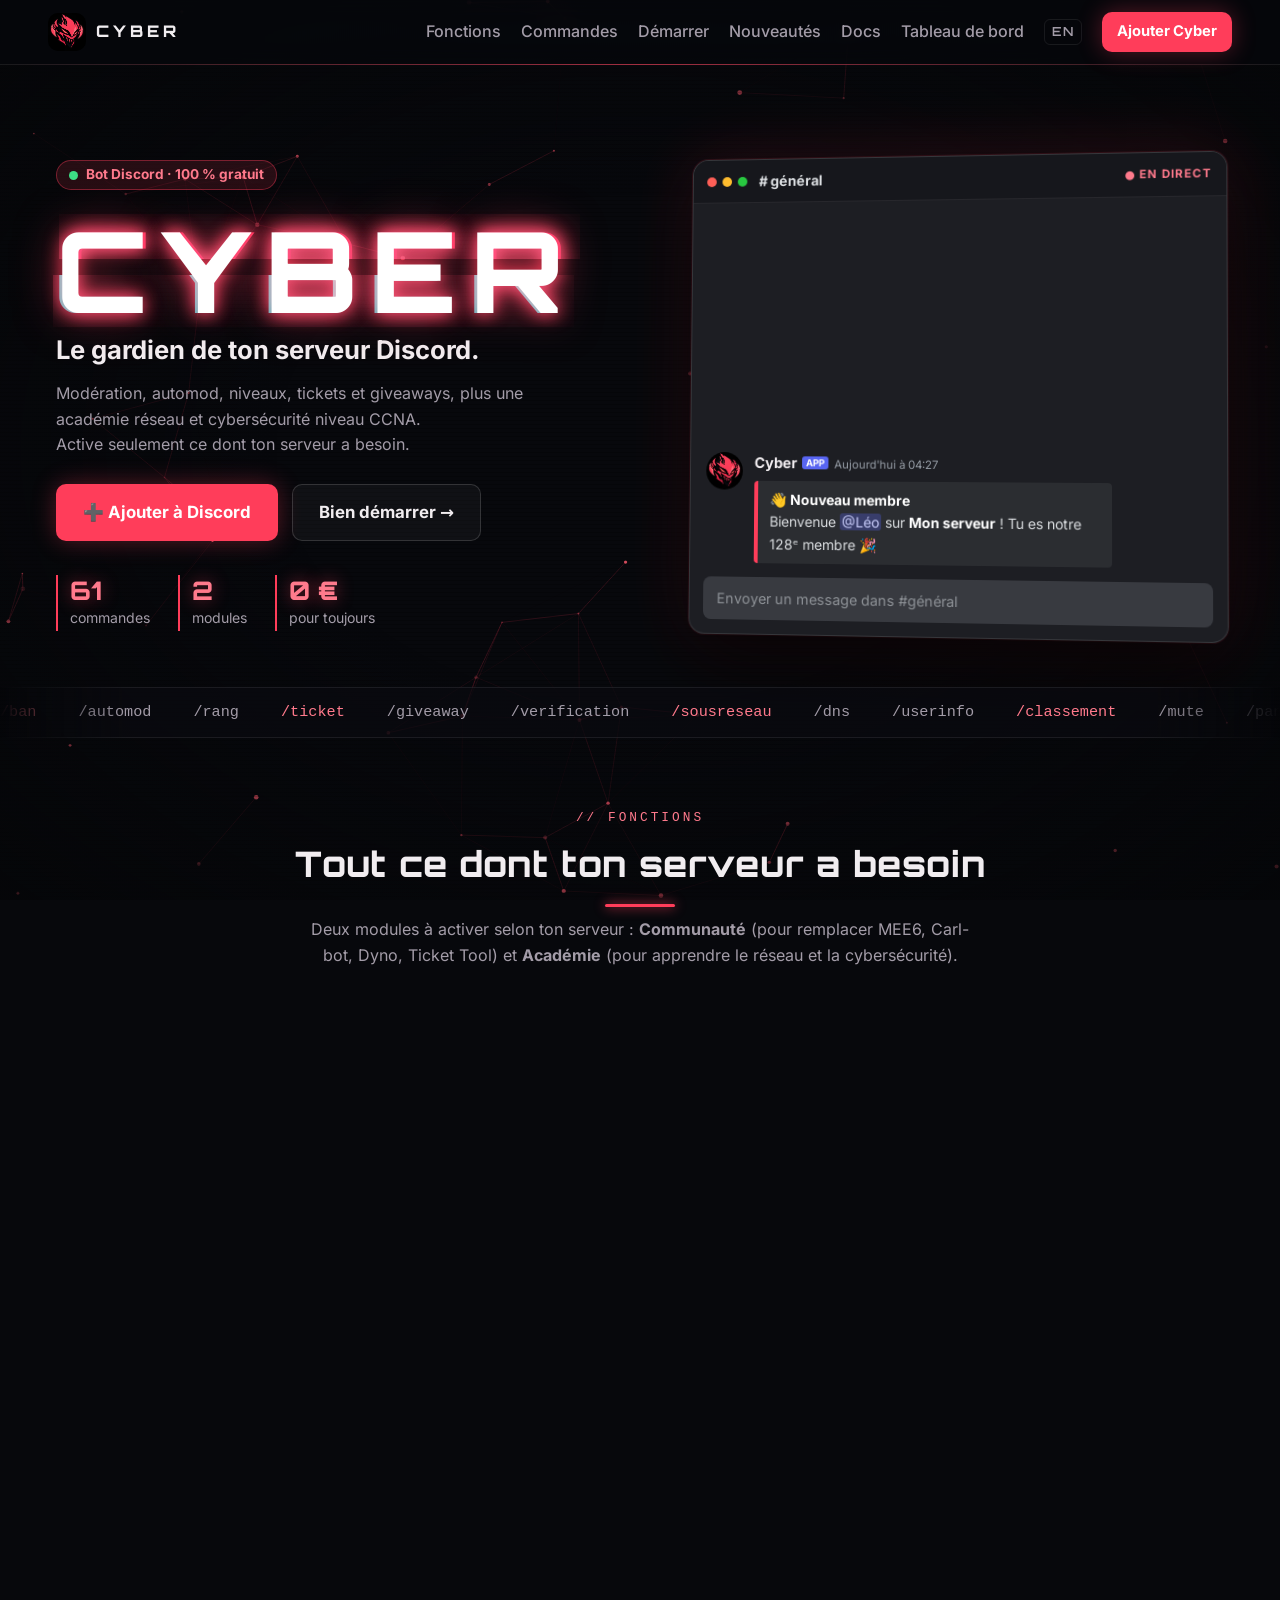
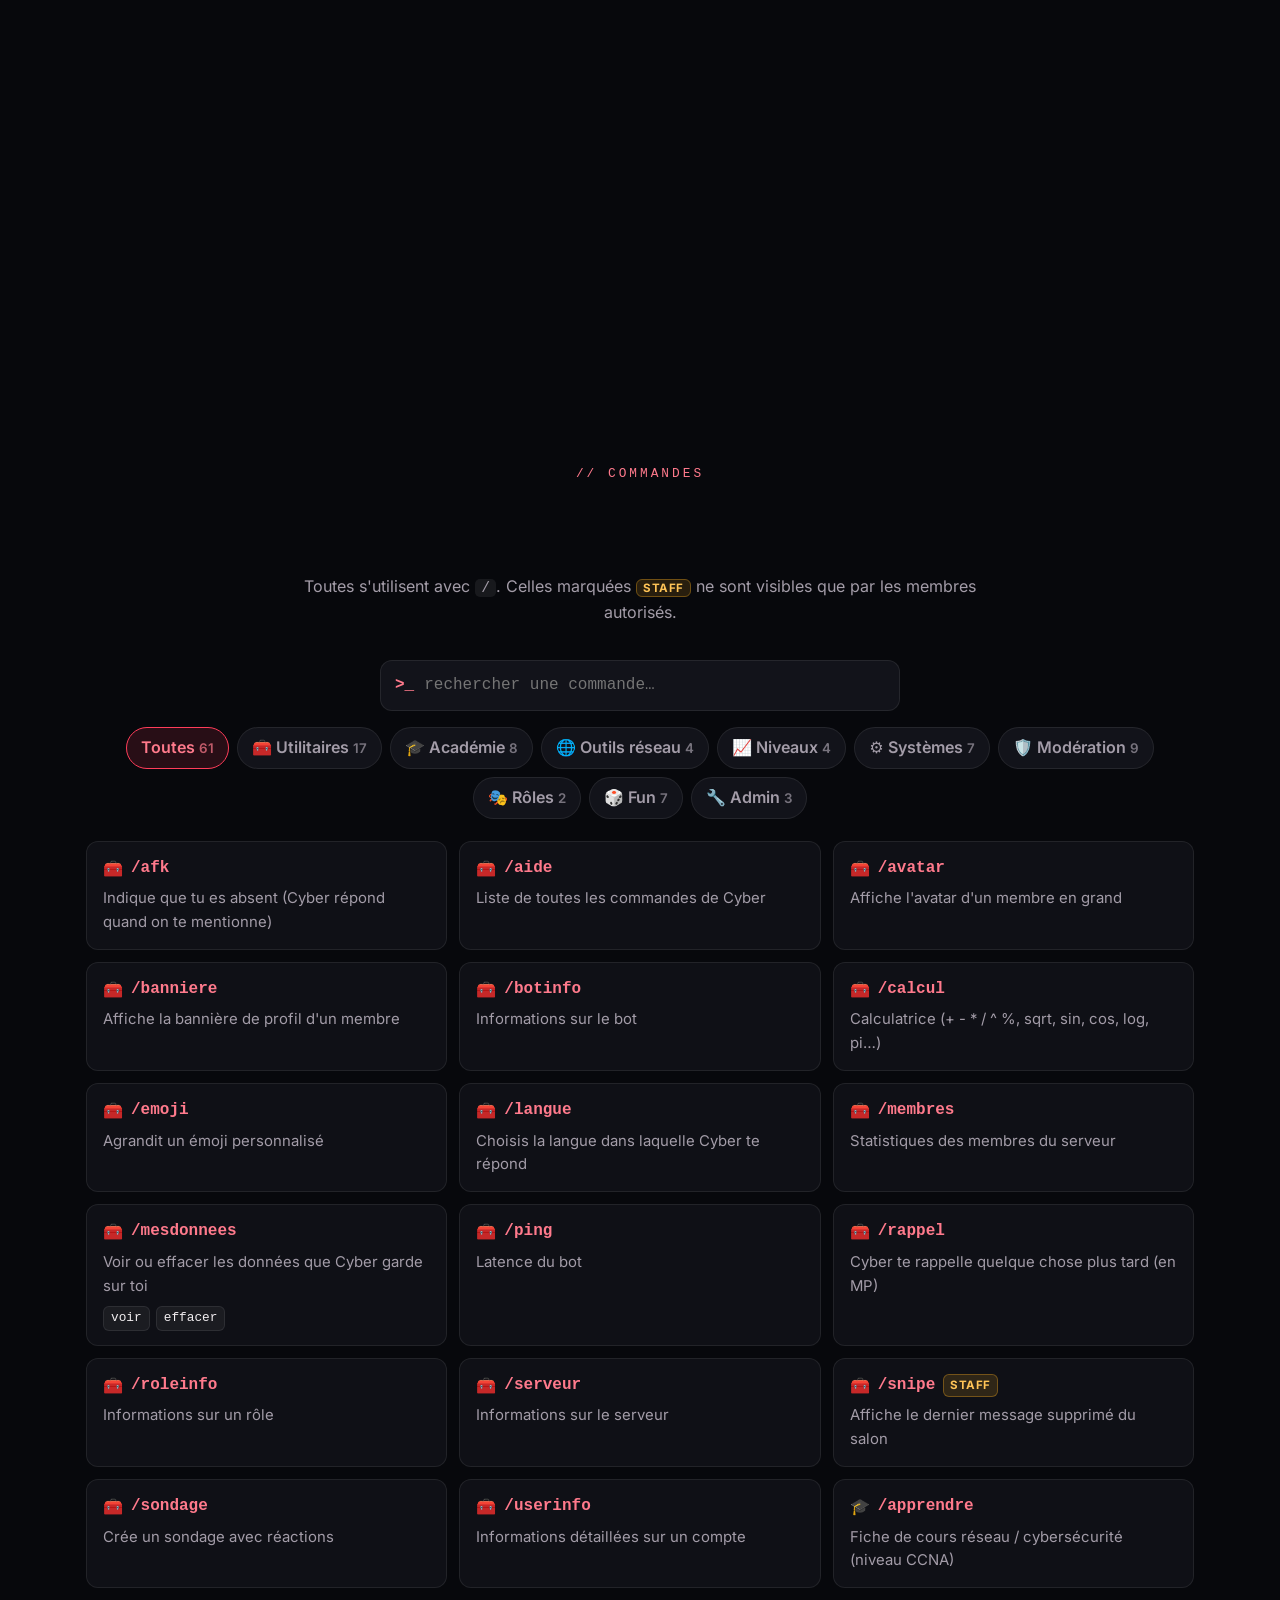
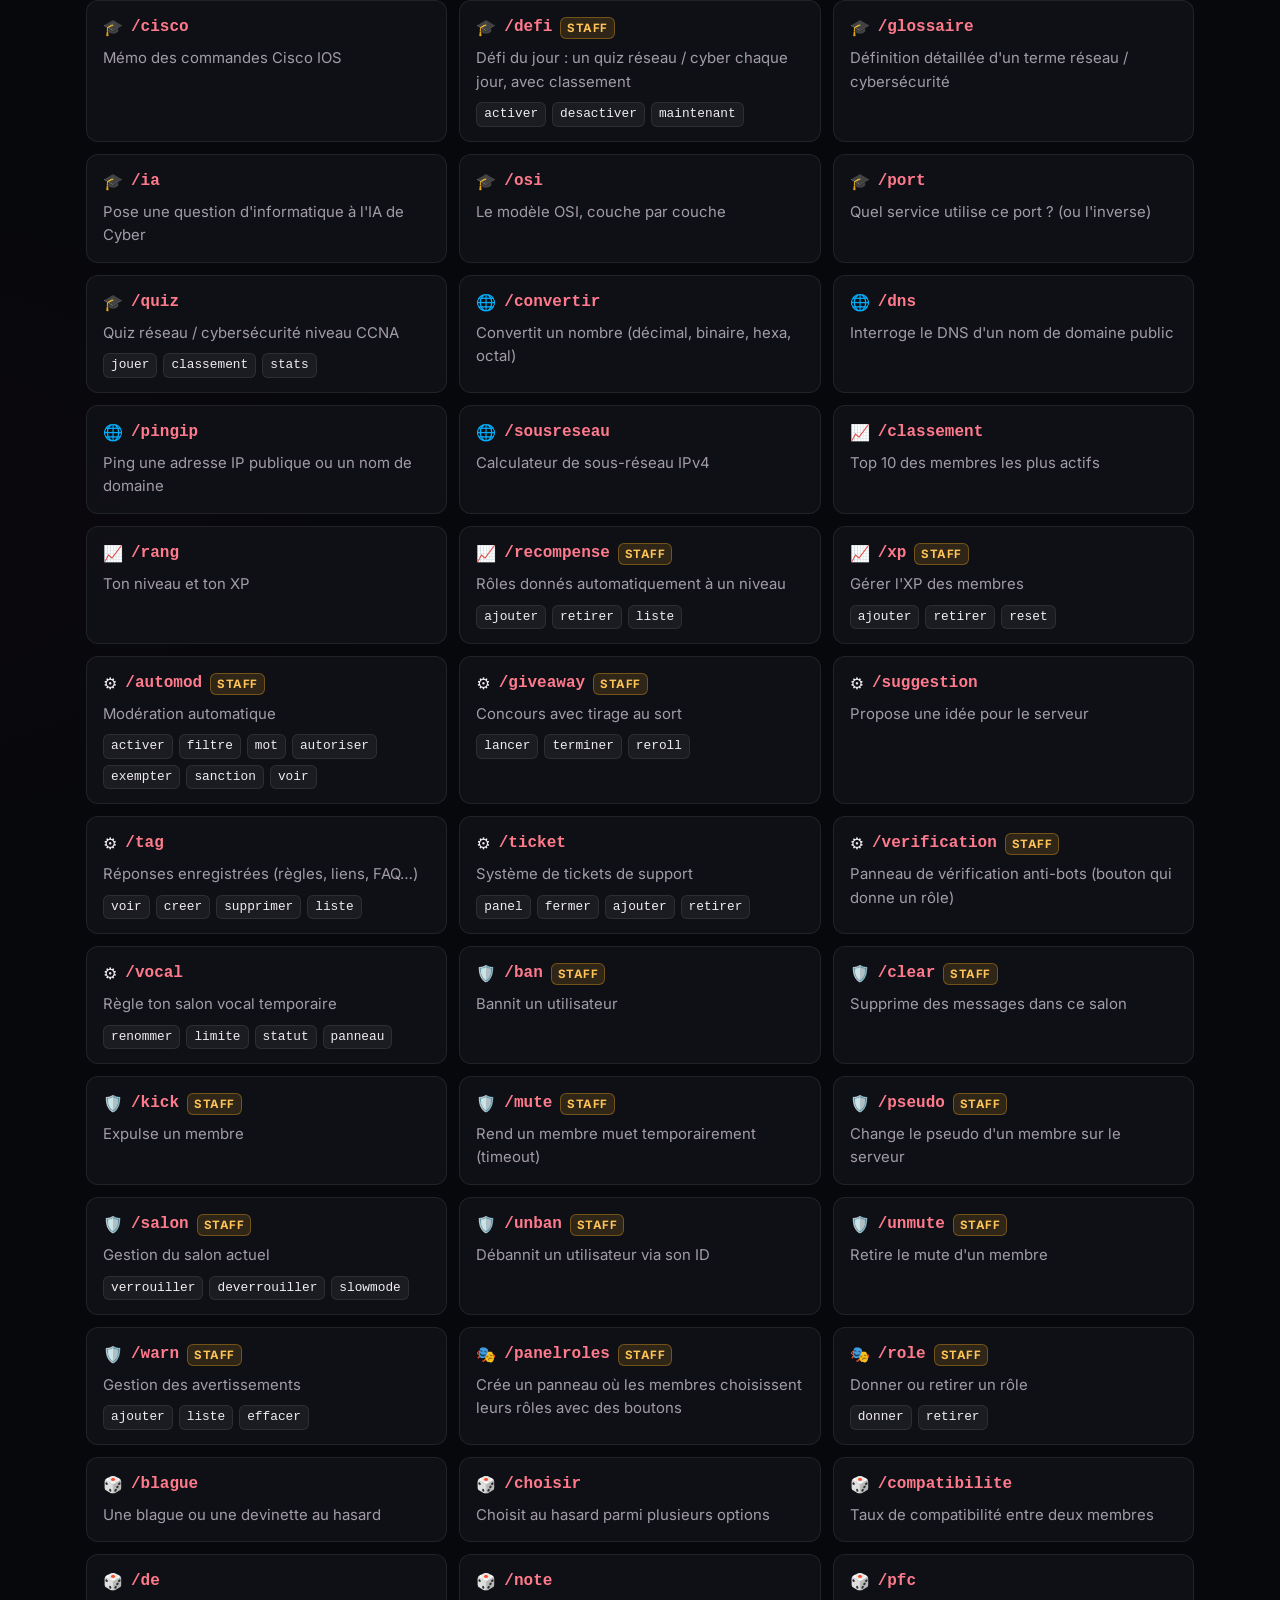
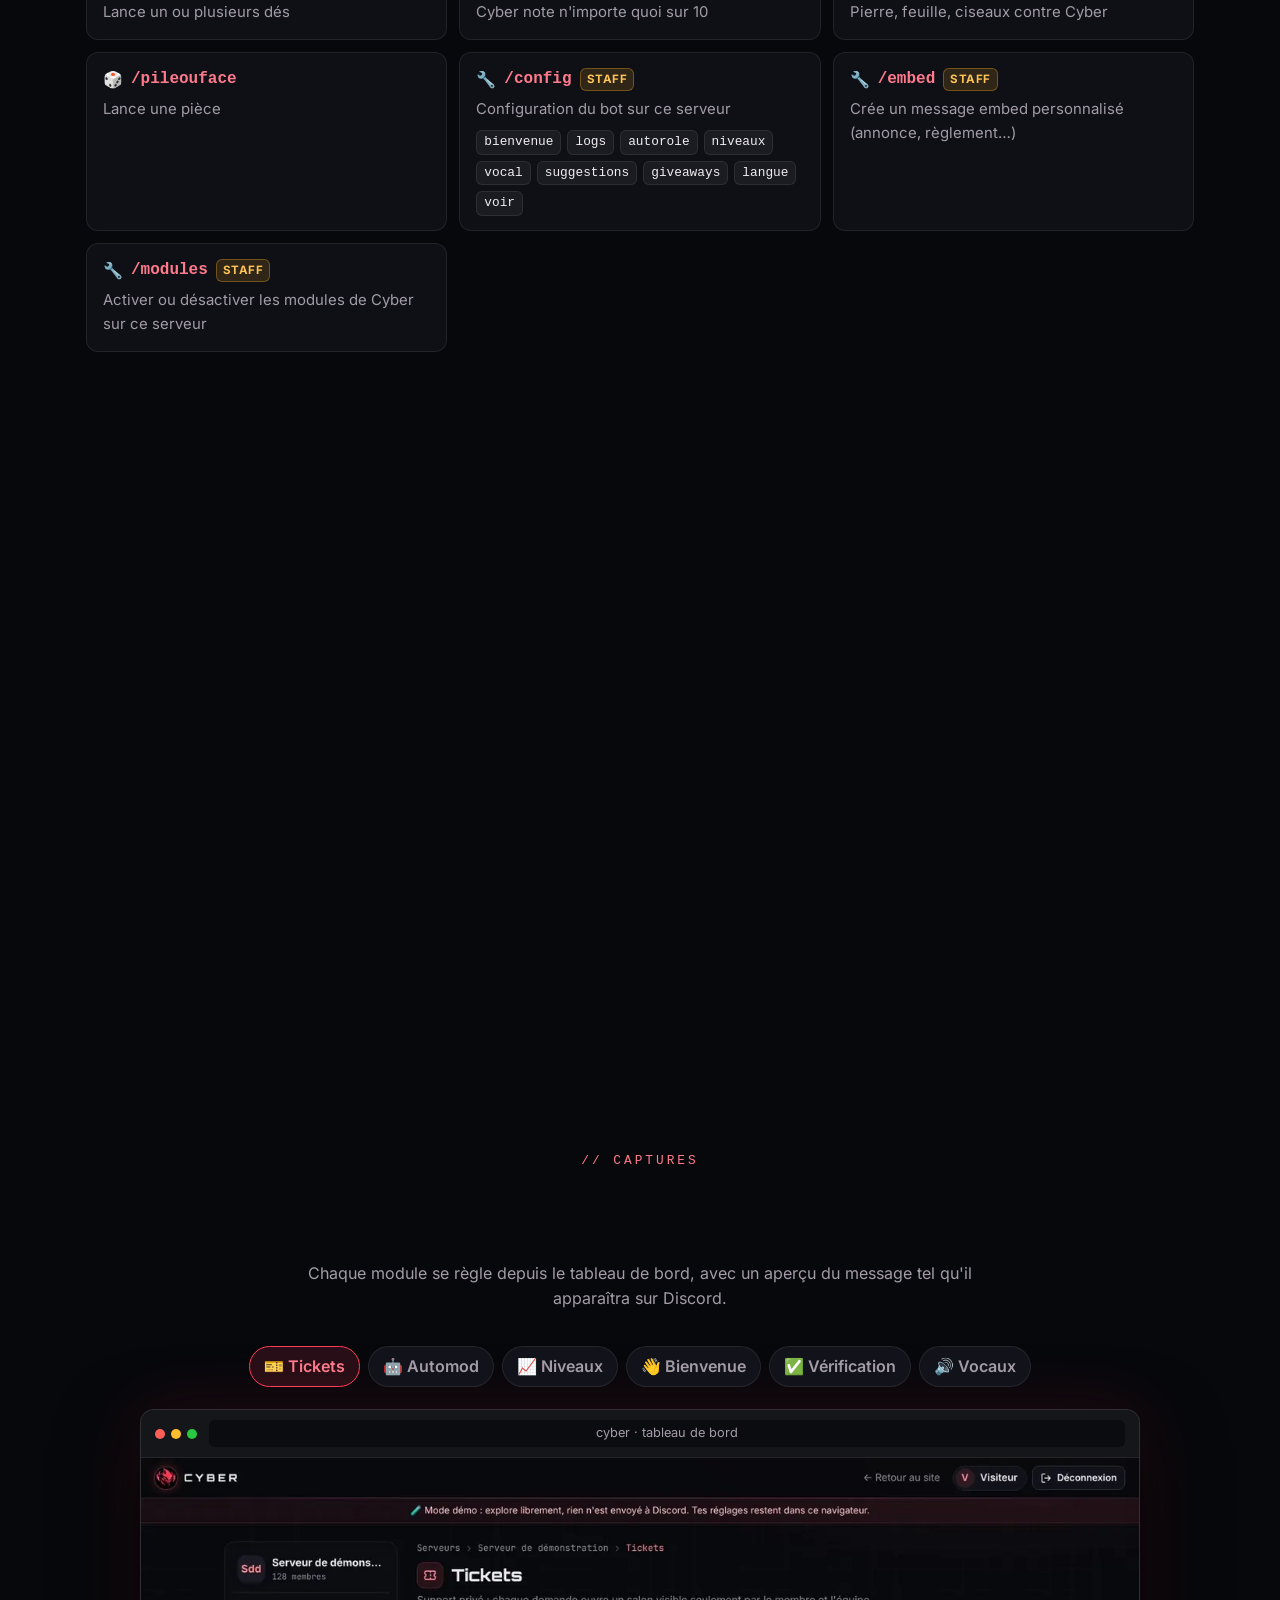
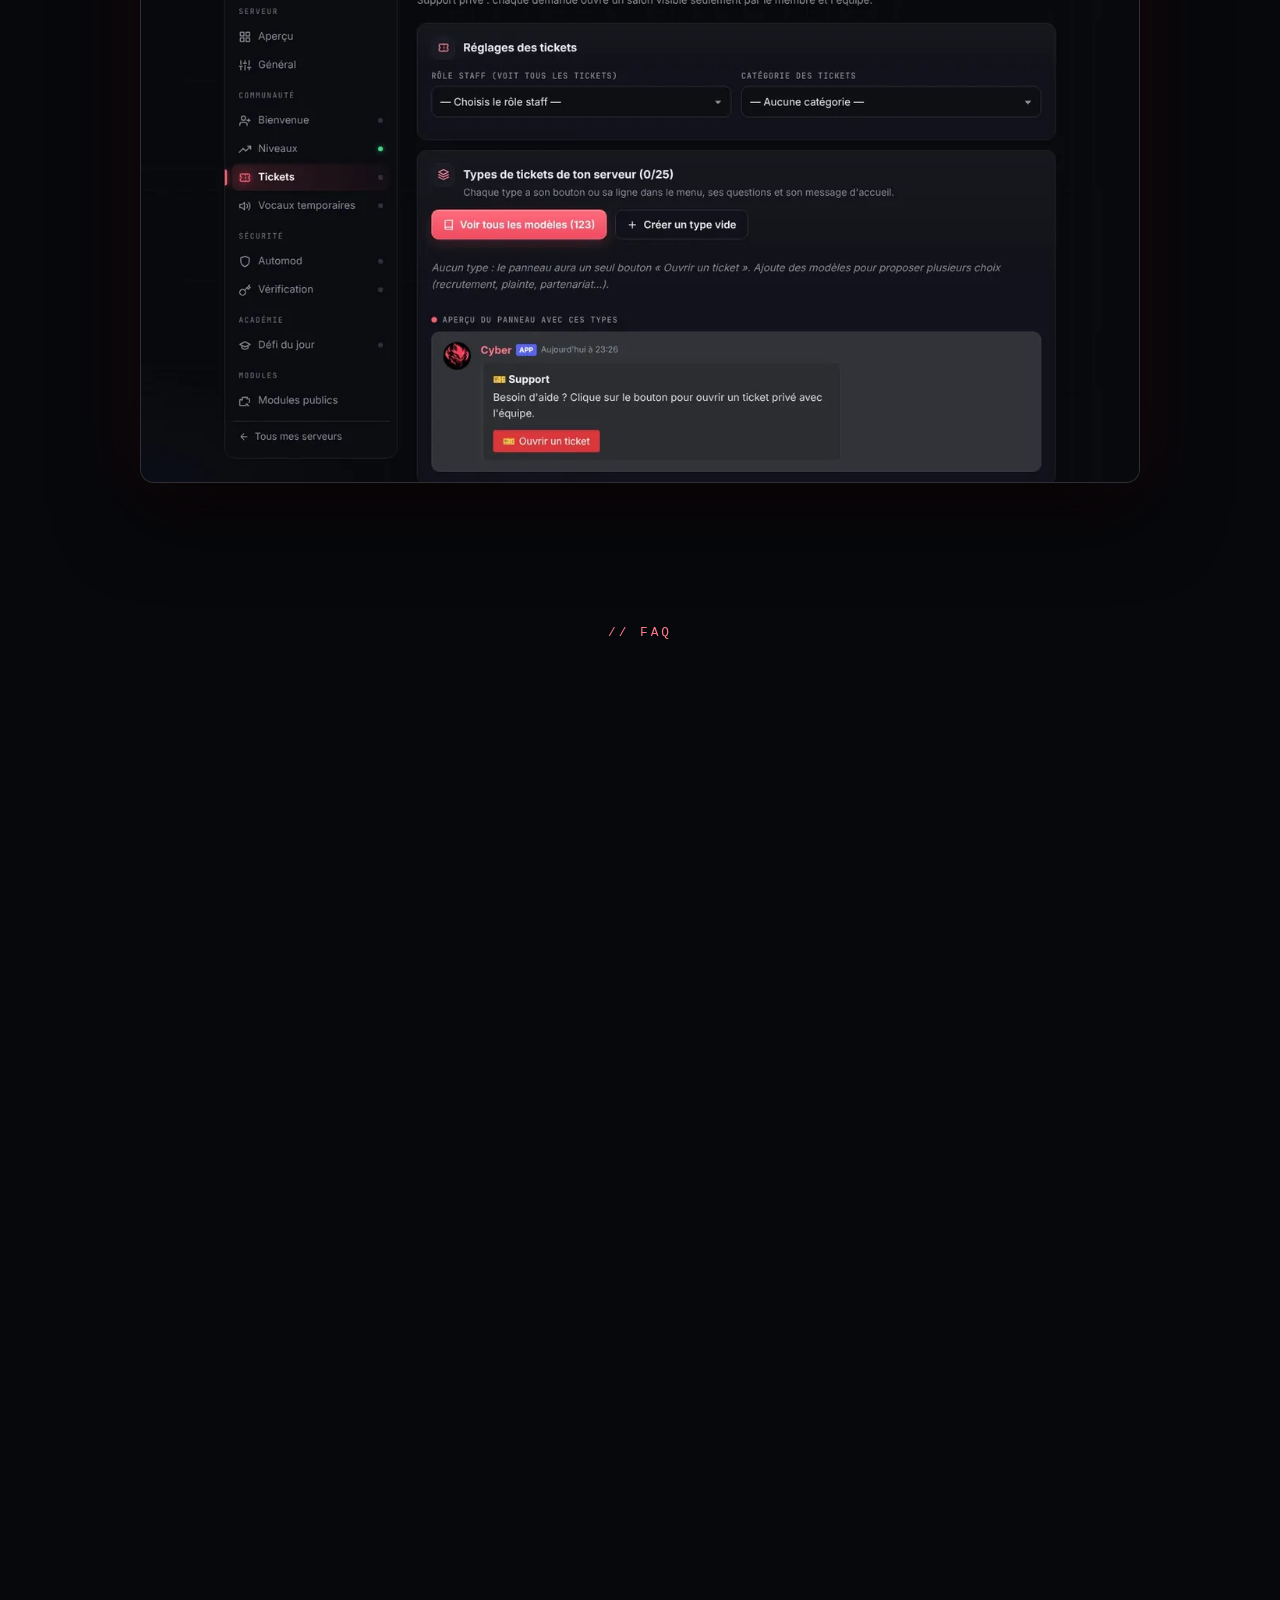
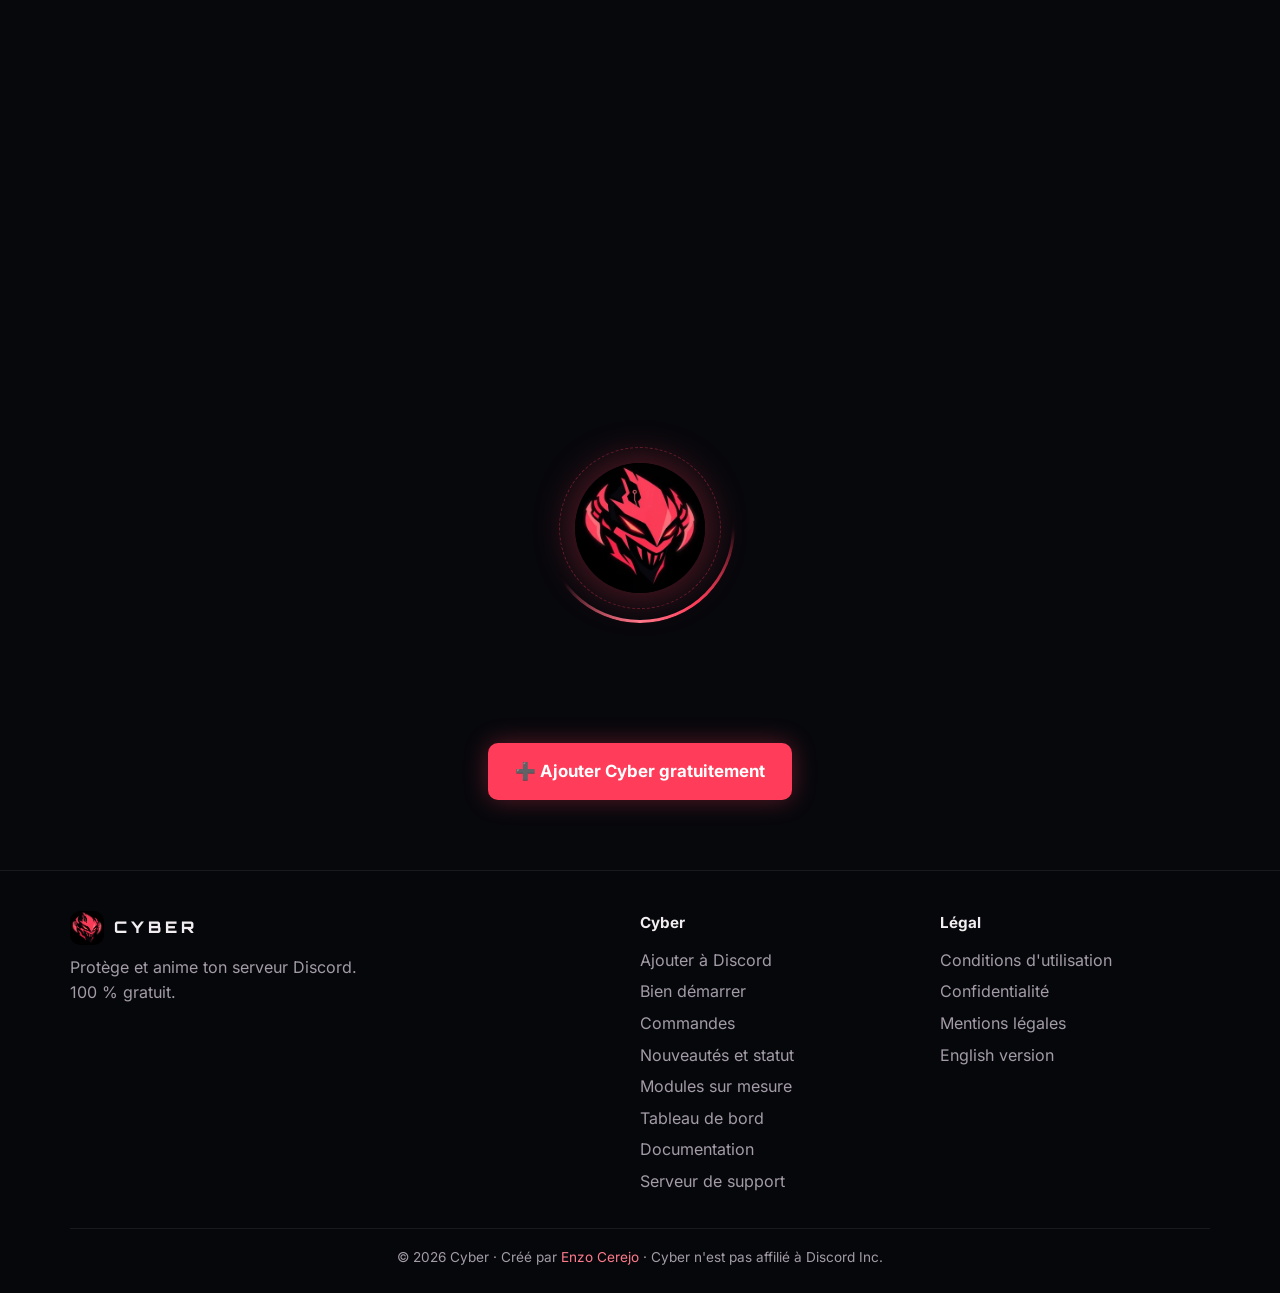
==== index.html @ d4f57e6a "Site : nouveau lien du serveur de support (discord.gg/erqHM5s8Vz) Co-Authored-By: Claude Opus 5.5 <n" ====
<!doctype html>
<html lang="fr">
<head>
  <meta charset="utf-8">
  <meta name="viewport" content="width=device-width, initial-scale=1">
  <meta http-equiv="Content-Security-Policy" content="default-src 'self'; img-src 'self' data:; font-src 'self'; style-src 'self'; script-src 'self'; connect-src https://discord.com; base-uri 'self'; form-action 'none'">
  <meta name="referrer" content="strict-origin-when-cross-origin">
  <title>Cyber · Bot Discord de modération, niveaux et tickets</title>
  <meta name="description" content="Cyber protège et anime ton serveur Discord : modération, automod, niveaux, tickets, giveaways, vérification et outils réseau. 100 % gratuit.">
  <meta name="theme-color" content="#ff3d5a">
  <link rel="canonical" href="https://cyberbot.fr/">
  <link rel="alternate" hreflang="fr" href="https://cyberbot.fr/">
  <link rel="alternate" hreflang="en" href="https://cyberbot.fr/en.html">
  <link rel="alternate" hreflang="x-default" href="https://cyberbot.fr/">
  <meta property="og:type" content="website">
  <meta property="og:site_name" content="Cyber">
  <meta property="og:locale" content="fr_FR">
  <meta property="og:url" content="https://cyberbot.fr/">
  <meta property="og:title" content="Cyber · Bot Discord de modération, niveaux et tickets">
  <meta property="og:description" content="Cyber protège et anime ton serveur Discord : modération, automod, niveaux, tickets, giveaways, vérification et outils réseau. 100 % gratuit.">
  <meta property="og:image" content="https://cyberbot.fr/assets/og-image.jpg">
  <meta property="og:image:width" content="1200">
  <meta property="og:image:height" content="630">
  <meta property="og:image:alt" content="Cyber, bot Discord">
  <meta name="twitter:card" content="summary_large_image">
  <link rel="icon" type="image/png" href="assets/favicon.png">
  <link rel="apple-touch-icon" href="assets/apple-touch-icon.png">
  <link rel="manifest" href="manifest.webmanifest">
  <link rel="preload" href="assets/polices/orbitron-latin-800-normal.woff2" as="font" type="font/woff2" crossorigin>
  <link rel="stylesheet" href="style.css?v=43cbfa9c">
  <script type="application/ld+json">{"@context": "https://schema.org", "@type": "SoftwareApplication", "name": "Cyber", "applicationCategory": "CommunicationApplication", "operatingSystem": "Discord", "url": "https://cyberbot.fr/", "image": "https://cyberbot.fr/assets/og-image.jpg", "description": "Cyber protège et anime ton serveur Discord : modération, automod, niveaux, tickets, giveaways, vérification et outils réseau. 100 % gratuit.", "inLanguage": "fr", "offers": {"@type": "Offer", "price": "0", "priceCurrency": "EUR"}, "author": {"@type": "Person", "name": "Enzo Cerejo"}}</script>
</head>
<body>
  <a class="skip" href="#contenu">Aller au contenu</a>
  <canvas id="reseau" aria-hidden="true"></canvas>
  <div class="vignette" aria-hidden="true"></div>

  <header class="nav">
    <a class="brand" href="index.html"><img src="assets/logo.webp" alt="" width="38" height="38"><span>CYBER</span></a>
    <button class="menu-btn" aria-label="Ouvrir le menu" aria-expanded="false">☰</button>
    <nav class="links" aria-label="Navigation principale">
      <a href="index.html#fonctions">Fonctions</a>
      <a href="index.html#commandes">Commandes</a>
      <a href="demarrer.html">Démarrer</a>
      <a href="nouveautes.html">Nouveautés</a>
      <a href="docs/">Docs</a>
      <a href="panel/">Tableau de bord</a>
      <a class="lang" href="en.html" hreflang="en" lang="en" title="English version">EN</a>
      <span class="pill" data-statut title="Statut de Cyber"><span class="dot-status"></span><span class="pill-txt">Statut</span></span>
      <a class="btn small" href="https://discord.com/oauth2/authorize?client_id=1563977964616421376&amp;permissions=282884146850902&amp;scope=bot+applications.commands" target="_blank" rel="noopener">Ajouter Cyber</a>
    </nav>
  </header>

  <main id="contenu">
    <!-- Accueil -->
    <section class="hero">
      <div class="hero-text">
        <span class="badge"><span class="dot-status on"></span> Bot Discord · 100 % gratuit</span>
        <h1 class="glitch" data-text="CYBER">CYBER</h1>
        <p class="hero-sub">Le gardien de ton serveur Discord.</p>
        <p class="tagline">Modération, automod, niveaux, tickets et giveaways, plus une académie réseau et cybersécurité niveau CCNA.<br>Active seulement ce dont ton serveur a besoin.</p>
        <div class="cta">
          <a class="btn big" href="https://discord.com/oauth2/authorize?client_id=1563977964616421376&amp;permissions=282884146850902&amp;scope=bot+applications.commands" target="_blank" rel="noopener">➕ Ajouter à Discord</a>
          <a class="btn big ghost" href="demarrer.html">Bien démarrer →</a>
        </div>
        <ul class="counters">
          <li><b id="nb-commandes">60</b><span>commandes</span></li>
          <li><b>2</b><span>modules</span></li>
          <li><b>0 €</b><span>pour toujours</span></li>
          <li data-support hidden><b data-support-membres>–</b><span>membres sur le support</span></li>
        </ul>
      </div>

      <!-- Démo animée : fausse fenêtre Discord -->
      <div class="demo" aria-label="Démonstration animée de Cyber dans Discord">
        <div class="demo-bar">
          <span class="dots"><i></i><i></i><i></i></span>
          <span class="demo-channel"># général</span>
          <span class="demo-live">● EN DIRECT</span>
        </div>
        <div class="demo-feed" id="demo-feed" aria-live="off"></div>
        <div class="demo-input"><span id="demo-typing">Envoyer un message dans #général</span></div>
      </div>
    </section>

    <!-- Bandeau défilant -->
    <div class="marquee" aria-hidden="true">
      <div class="marquee-track">
        <span>/ban</span><span>/automod</span><span>/rang</span><span>/ticket</span><span>/giveaway</span><span>/verification</span><span>/sousreseau</span><span>/dns</span><span>/userinfo</span><span>/classement</span><span>/mute</span><span>/panelroles</span>
        <span>/ban</span><span>/automod</span><span>/rang</span><span>/ticket</span><span>/giveaway</span><span>/verification</span><span>/sousreseau</span><span>/dns</span><span>/userinfo</span><span>/classement</span><span>/mute</span><span>/panelroles</span>
      </div>
    </div>

    <!-- Fonctions en grille « bento » -->
    <section id="fonctions" class="section">
      <span class="kicker">// FONCTIONS</span>
      <h2>Tout ce dont ton serveur a besoin</h2>
      <p class="lead">Deux modules à activer selon ton serveur : <b>Communauté</b> (pour remplacer MEE6, Carl-bot, Dyno, Ticket Tool) et <b>Académie</b> (pour apprendre le réseau et la cybersécurité).</p>
      <div class="bento">
        <article class="card big">
          <span class="ico">🛡️</span>
          <h3>Modération complète</h3>
          <p>Kick, ban, mute temporaire, avertissements, nettoyage de messages, verrouillage de salons. Chaque sanction est envoyée en MP au membre et enregistrée dans les logs, avec vérification de la hiérarchie des rôles.</p>
          <div class="term">
            <div><span class="p">&gt;</span> /mute membre:@spammeur duree:10m</div>
            <div class="ok">✔ @spammeur est muet pendant 10 minutes.</div>
          </div>
        </article>
        <article class="card tall">
          <span class="ico">🤖</span>
          <h3>Automod</h3>
          <p>Supprime tout seul le spam, les invitations, les liens, les insultes, l'abus de majuscules et les mentions de masse.</p>
          <ul class="mini-list">
            <li><span class="dot-status on"></span>Anti-spam</li>
            <li><span class="dot-status on"></span>Anti-invitations</li>
            <li><span class="dot-status on"></span>Mots interdits</li>
            <li><span class="dot-status on"></span>Mentions de masse</li>
            <li><span class="dot-status off"></span>Liens <small>(au choix)</small></li>
          </ul>
        </article>
        <article class="card">
          <span class="ico">📈</span>
          <h3>Niveaux & XP</h3>
          <p>XP en discutant, classement et rôles récompenses automatiques.</p>
          <div class="xpbar"><span></span></div>
          <small class="muted-s">Niveau 12 · 1 840 / 2 400 XP</small>
        </article>
        <article class="card">
          <span class="ico">🎫</span>
          <h3>Tickets</h3>
          <p>Un bouton ouvre un salon privé avec ton équipe. La conversation est sauvegardée à la fermeture.</p>
        </article>
        <article class="card">
          <span class="ico">🎉</span>
          <h3>Giveaways</h3>
          <p>Bouton de participation, tirage automatique, relance du tirage.</p>
        </article>
        <article class="card">
          <span class="ico">✅</span>
          <h3>Anti-raid</h3>
          <p>Vérification par bouton. Les comptes de moins de 24 h sont bloqués.</p>
        </article>
        <article class="card">
          <span class="ico">👋</span>
          <h3>Accueil & rôles</h3>
          <p>Bienvenue personnalisée, rôle automatique, rôles à boutons, vocaux temporaires.</p>
        </article>
        <article class="card">
          <span class="ico">🎓</span>
          <h3>Académie réseau & cyber</h3>
          <p>47 fiches de cours détaillées niveau CCNA, près de 500 questions de quiz par sujet avec classement, défi du jour et une IA qui répond à tes questions d'informatique.</p>
          <div class="term">
            <div><span class="p">&gt;</span> /apprendre sujet:VLAN</div>
            <div class="ok">✔ Fiche ouverte · CCNA 2 (SRWE)</div>
          </div>
        </article>
      </div>
    </section>

    <!-- Commandes -->
    <section id="commandes" class="section">
      <span class="kicker">// COMMANDES</span>
      <h2>Les commandes</h2>
      <p class="lead">Toutes s'utilisent avec <code>/</code>. Celles marquées <span class="tag-staff">staff</span> ne sont visibles que par les membres autorisés.</p>
      <div class="cmd-tools">
        <label class="search"><span aria-hidden="true">&gt;_</span><input id="recherche" type="search" placeholder="rechercher une commande…" aria-label="Rechercher une commande"></label>
      </div>
      <div class="cats" id="cats" role="tablist"></div>
      <div class="cmd-list" id="liste"></div>
    </section>

    <!-- Tableau de bord -->
    <section id="tableau" class="section split">
      <div>
        <span class="kicker">// TABLEAU DE BORD</span>
        <h2>Configure tout en quelques clics</h2>
        <p class="lead left">Connexion avec Discord, choix du serveur, et tous les réglages sans taper une seule commande. Comme MEE6, mais gratuit.</p>
        <ul class="checks">
          <li>Logs, bienvenue et rôle automatique</li>
          <li>Automod : filtres, mots interdits, sanctions</li>
          <li>Niveaux et rôles récompenses</li>
          <li>Tickets, vérification et vocaux temporaires</li>
          <li>Aperçu en direct des messages</li>
        </ul>
        <div class="cta">
          <a class="btn" href="panel/">Ouvrir le tableau de bord →</a>
        </div>
        <p class="muted-s">Connexion avec ton compte Discord, sur panel.cyberbot.fr.</p>
      </div>
      <div class="browser">
        <div class="browser-bar"><span class="dots"><i></i><i></i><i></i></span><span class="url">cyber · tableau de bord</span></div>
        <img src="assets/tableau-de-bord.webp" width="1280" height="800" alt="Aperçu du tableau de bord de Cyber" loading="lazy">
      </div>
    </section>

    <!-- Captures du tableau de bord -->
    <section id="captures" class="section">
      <span class="kicker">// CAPTURES</span>
      <h2>Cyber en images</h2>
      <p class="lead">Chaque module se règle depuis le tableau de bord, avec un aperçu du message tel qu'il apparaîtra sur Discord.</p>
      <div class="cats captures-onglets" role="tablist" aria-label="Choisir une capture">
        <button class="cat active" role="tab" aria-selected="true" aria-controls="capture" data-capture="tickets" data-alt="Réglages des tickets : rôle staff, 123 modèles et aperçu du panneau">🎫 Tickets</button>
        <button class="cat" role="tab" aria-selected="false" aria-controls="capture" data-capture="automod" data-alt="Réglages de l'automod : filtres, mots interdits et sanctions">🤖 Automod</button>
        <button class="cat" role="tab" aria-selected="false" aria-controls="capture" data-capture="niveaux" data-alt="Réglages des niveaux : XP et rôles récompenses">📈 Niveaux</button>
        <button class="cat" role="tab" aria-selected="false" aria-controls="capture" data-capture="bienvenue" data-alt="Réglages du message de bienvenue avec aperçu">👋 Bienvenue</button>
        <button class="cat" role="tab" aria-selected="false" aria-controls="capture" data-capture="verification" data-alt="Réglages de la vérification anti-raid">✅ Vérification</button>
        <button class="cat" role="tab" aria-selected="false" aria-controls="capture" data-capture="vocaux" data-alt="Réglages des salons vocaux temporaires">🔊 Vocaux</button>
      </div>
      <figure class="browser capture" id="capture" role="tabpanel">
        <div class="browser-bar"><span class="dots"><i></i><i></i><i></i></span><span class="url">cyber · tableau de bord</span></div>
        <img src="assets/captures/tickets.webp" width="1280" height="800" alt="Réglages des tickets : rôle staff, 123 modèles et aperçu du panneau" loading="lazy">
      </figure>
    </section>

    <!-- FAQ -->
    <section id="faq" class="section">
      <span class="kicker">// FAQ</span>
      <h2>Questions fréquentes</h2>
      <div class="faq">
        <details><summary>Cyber est-il vraiment gratuit ?</summary><p>Oui, toutes les fonctions sont gratuites. Pas d'abonnement, pas de fonctions « premium ».</p></details>
        <details><summary>Comment ajouter Cyber à mon serveur ?</summary><p>Clique sur « Ajouter à Discord », choisis ton serveur et valide (il faut la permission « Gérer le serveur »). Cyber t'accueille alors avec un message pour choisir ses modules : Communauté, Académie ou les deux. Ensuite, suis le guide <a href="demarrer.html">Bien démarrer</a>.</p></details>
        <details><summary>Quelles permissions demande Cyber ?</summary><p>Seulement celles dont ses fonctions ont besoin (gérer les messages, les rôles, les salons, exclure et bannir…), <b>jamais la permission Administrateur</b>. Tu peux retirer une permission à tout moment : seule la fonction qui en a besoin s'arrêtera.</p></details>
        <details><summary>Cyber peut-il remplacer mes autres bots ?</summary><p>C'est son but : modération, automod, niveaux, tickets, giveaways, vérification, rôles à boutons et vocaux temporaires réunis dans un seul bot. Tu peux donc retirer MEE6, Carl-bot, Dyno ou Ticket Tool et garder un serveur plus simple.</p></details>
        <details><summary>Il me manque une fonction, c'est possible ?</summary><p>Propose-la sur le serveur de support : les meilleures idées sont ajoutées pour tout le monde. Les <a href="modules.html">modules sur mesure</a>, codés pour un seul serveur, arrivent bientôt.</p></details>
        <details><summary>Les commandes n'apparaissent pas, que faire ?</summary><p>Attends quelques minutes puis redémarre Discord (Ctrl + R). Vérifie aussi que Cyber a bien été invité avec la permission « applications.commands ».</p></details>
        <details><summary>Quelles données Cyber enregistre-t-il ?</summary><p>Uniquement ce qui est nécessaire : les réglages de ton serveur, l'XP des membres et les avertissements. Aucune donnée n'est vendue ni partagée. Tout est détaillé dans la <a href="confidentialite.html">politique de confidentialité</a>.</p></details>
        <details><summary>C'est quoi l'Académie ?</summary><p>Un module pour apprendre le réseau et la cybersécurité directement sur Discord : fiches de cours sur les 3 modules du CCNA, glossaire, quiz avec classement, défi du jour et une IA qui répond aux questions d'informatique. Active-le ou désactive-le avec <code>/modules</code>.</p></details>
        <details><summary>J'ai un problème ou une idée, où demander ?</summary><p>Rejoins le <a href="https://discord.gg/erqHM5s8Vz" target="_blank" rel="noopener">serveur de support de Cyber</a> : aide, signalement de bugs et suggestions.</p></details>
        <details><summary>Qui a créé Cyber ?</summary><p>Cyber est développé par Enzo, étudiant en BTS CIEL (informatique et réseaux) passionné de cybersécurité.</p></details>
      </div>
    </section>

    <!-- Modules sur mesure -->
    <section id="sur-mesure" class="section split">
      <div>
        <span class="kicker">// SUR MESURE · BIENTÔT</span>
        <h2>Une idée ? On la code pour toi</h2>
        <p class="lead left">Bientôt, si une fonction manque à ton serveur, tu pourras la demander. Elle sera codée exprès pour toi, tu recevras un identifiant unique et tu l'ajouteras à Cyber depuis le tableau de bord, comme une cassette qu'on insère.</p>
        <div class="cta">
          <a class="btn" href="modules.html">Découvrir les modules sur mesure →</a>
        </div>
      </div>
      <div class="cassette" aria-hidden="true">
        <div class="cassette-corps">
          <span class="cassette-etiquette">MODULE · <b>CYB-7F3A-K9</b></span>
          <span class="cassette-bobines"><i></i><i></i></span>
        </div>
        <div class="cassette-fente">▼ Ajouter un module</div>
      </div>
    </section>

    <section class="section final">
      <div class="ring">
        <img src="assets/logo.webp" alt="Logo de Cyber" width="150" height="150" loading="lazy">
      </div>
      <h2>Prêt à protéger ton serveur ?</h2>
      <a class="btn big" href="https://discord.com/oauth2/authorize?client_id=1563977964616421376&amp;permissions=282884146850902&amp;scope=bot+applications.commands" target="_blank" rel="noopener">➕ Ajouter Cyber gratuitement</a>
    </section>
  </main>


  <footer class="footer">
    <div class="foot-grid">
      <div class="foot-brand">
        <a class="brand" href="index.html"><img src="assets/logo.webp" alt="" width="34" height="34" loading="lazy"><span>CYBER</span></a>
        <p>Protège et anime ton serveur Discord. 100 % gratuit.</p>
      </div>
      <div>
        <h3>Cyber</h3>
        <a href="https://discord.com/oauth2/authorize?client_id=1563977964616421376&amp;permissions=282884146850902&amp;scope=bot+applications.commands" target="_blank" rel="noopener">Ajouter à Discord</a>
        <a href="demarrer.html">Bien démarrer</a>
        <a href="index.html#commandes">Commandes</a>
        <a href="nouveautes.html">Nouveautés et statut</a>
        <a href="modules.html">Modules sur mesure</a>
        <a href="panel/">Tableau de bord</a>
        <a href="docs/">Documentation</a>
        <a href="https://discord.gg/erqHM5s8Vz" target="_blank" rel="noopener">Serveur de support</a>
      </div>
      <div>
        <h3>Légal</h3>
        <a href="conditions.html">Conditions d'utilisation</a>
        <a href="confidentialite.html">Confidentialité</a>
        <a href="mentions-legales.html">Mentions légales</a>
        <a href="en.html" hreflang="en" lang="en">English version</a>
      </div>
    </div>
    <p class="foot-bottom">© <span data-annee>2026</span> Cyber · Créé par <a href="https://enzocerejo.github.io" target="_blank" rel="noopener">Enzo Cerejo</a> · Cyber n'est pas affilié à Discord Inc.</p>
  </footer>

  <script src="config.js?v=d0782783"></script>
  <script src="commandes.js?v=dc84960e"></script>
  <script src="script.js?v=168fd435"></script>
</body>
</html>
---- style.css ----
/* ---------- Polices (hébergées sur le site, licence SIL OFL) ---------- */
@font-face { font-family: "Orbitron"; font-weight: 600; font-display: swap; src: url("assets/polices/orbitron-latin-600-normal.woff2") format("woff2"); }
@font-face { font-family: "Orbitron"; font-weight: 800; font-display: swap; src: url("assets/polices/orbitron-latin-800-normal.woff2") format("woff2"); }
@font-face { font-family: "Inter"; font-weight: 400; font-display: swap; src: url("assets/polices/inter-latin-400-normal.woff2") format("woff2"); }
@font-face { font-family: "Inter"; font-weight: 500; font-display: swap; src: url("assets/polices/inter-latin-500-normal.woff2") format("woff2"); }
@font-face { font-family: "Inter"; font-weight: 600; font-display: swap; src: url("assets/polices/inter-latin-600-normal.woff2") format("woff2"); }
@font-face { font-family: "Inter"; font-weight: 700; font-display: swap; src: url("assets/polices/inter-latin-700-normal.woff2") format("woff2"); }

:root {
  --bg: #07080c;
  --card: #12131acc;
  --card-solid: #12131a;
  --line: #ffffff14;
  --txt: #f1edf0;
  --mut: #a39ca8;
  --red: #ff3d5a;
  --red2: #ff7a8c;
  --red-soft: #ff3d5a22;
  --ok: #3ddc84;
  --warn: #ffc457;
  --radius: 14px;
  --title: "Orbitron", system-ui, sans-serif;
}
* { box-sizing: border-box; }
html { scroll-behavior: smooth; scroll-padding-top: 84px; }
body {
  margin: 0; background: var(--bg); color: var(--txt);
  font: 16px/1.6 "Inter", system-ui, -apple-system, "Segoe UI", Roboto, sans-serif;
  overflow-x: hidden;
}
a { color: var(--red2); text-decoration: none; }
a:hover { text-decoration: underline; }
img { max-width: 100%; display: block; }
code { background: #ffffff12; padding: 1px 6px; border-radius: 5px; font-family: ui-monospace, "Cascadia Code", Consolas, monospace; font-size: .92em; }
::selection { background: var(--red); color: #fff; }
.sr-only { position: absolute; width: 1px; height: 1px; overflow: hidden; clip: rect(0 0 0 0); }
.skip { position: absolute; left: 12px; top: -60px; z-index: 50; background: var(--red); color: #fff; padding: 8px 14px; border-radius: 8px; }
.skip:focus { top: 12px; }
:focus-visible { outline: 2px solid var(--red2); outline-offset: 3px; border-radius: 6px; }

/* ---------- Fond : réseau animé ---------- */
body { background: radial-gradient(1200px 700px at 75% -10%, #3a0a1433, transparent 60%), radial-gradient(900px 600px at -10% 40%, #2a081022, transparent 60%), var(--bg); }
#reseau { position: fixed; inset: 0; width: 100%; height: 100%; z-index: -2; }
.vignette {
  position: fixed; inset: 0; z-index: -1; pointer-events: none;
  background: radial-gradient(ellipse at center, transparent 40%, #050608cc 100%),
    repeating-linear-gradient(0deg, transparent 0 3px, #00000033 3px 4px);
}

/* ---------- Barre de navigation ---------- */
.nav {
  position: sticky; top: 0; z-index: 20; display: flex; align-items: center; justify-content: space-between;
  padding: 12px clamp(16px, 4vw, 48px); background: #07080cb3; backdrop-filter: blur(12px);
  border-bottom: 1px solid var(--line);
}
.nav::after { /* fine ligne néon sous la barre */
  content: ""; position: absolute; left: 0; right: 0; bottom: -1px; height: 1px;
  background: linear-gradient(90deg, transparent, var(--red), transparent); opacity: .6;
}
.brand { display: flex; align-items: center; gap: 10px; color: var(--txt); font-family: var(--title); font-weight: 800; letter-spacing: 4px; }
.brand:hover { text-decoration: none; }
.brand img { border-radius: 10px; animation: pulse 3.5s ease-in-out infinite; }
.links { display: flex; align-items: center; gap: 20px; }
.links a:not(.btn) { color: var(--mut); font-weight: 500; position: relative; }
.links a:not(.btn):hover, .links a[aria-current="page"] { color: var(--txt); text-decoration: none; }
.links a[aria-current="page"]::after { content: ""; position: absolute; left: 0; right: 0; bottom: -6px; height: 2px; background: var(--red); box-shadow: 0 0 8px var(--red); border-radius: 2px; }
.menu-btn { display: none; background: none; border: 1px solid var(--line); color: var(--txt); font-size: 1.3rem; border-radius: 8px; padding: 4px 10px; cursor: pointer; }

/* Pastille de statut */
.pill { display: none; align-items: center; gap: 7px; font-size: .85rem; color: var(--mut); border: 1px solid var(--line); border-radius: 20px; padding: 3px 10px; }
.pill.show { display: inline-flex; }
.dot-status { width: 9px; height: 9px; border-radius: 50%; background: #6b6670; flex: none; }
.dot-status.on { background: var(--ok); box-shadow: 0 0 0 0 #3ddc8499; animation: ping 2s infinite; }
.dot-status.off { background: var(--red); }

/* ---------- Boutons ---------- */
.btn {
  position: relative; overflow: hidden;
  display: inline-flex; align-items: center; justify-content: center; gap: 8px;
  background: var(--red); color: #fff; font-weight: 700; border-radius: 10px; padding: 10px 18px;
  border: 1px solid transparent; transition: transform .15s, box-shadow .15s, background .15s;
  box-shadow: 0 0 24px #ff3d5a55; cursor: pointer; font: inherit; font-weight: 700;
}
.btn::before { /* reflet qui traverse le bouton au survol */
  content: ""; position: absolute; top: 0; left: -120%; width: 60%; height: 100%;
  background: linear-gradient(110deg, transparent, #ffffff55, transparent); transform: skewX(-20deg);
}
.btn:hover { transform: translateY(-2px); box-shadow: 0 0 36px #ff3d5a88; text-decoration: none; }
.btn:hover::before { left: 130%; transition: left .6s ease; }
.btn.small { padding: 7px 14px; font-size: .92rem; }
.btn.big { padding: 14px 26px; font-size: 1.05rem; }
.btn.ghost { background: #ffffff0a; border-color: #ffffff26; box-shadow: none; color: var(--txt); }
.btn.ghost:hover { border-color: var(--red); }

/* ---------- Accueil ---------- */
.hero {
  max-width: 1200px; margin: 0 auto; padding: clamp(40px, 7vw, 90px) 16px 50px;
  display: grid; grid-template-columns: minmax(0, 1.05fr) minmax(0, 1fr); gap: clamp(28px, 5vw, 60px); align-items: center;
}
.hero-text .badge { display: inline-flex; align-items: center; gap: 8px; }
.hero-sub { font-size: clamp(1.2rem, 2.6vw, 1.6rem); font-weight: 700; margin: 4px 0 10px; }
.tagline { color: var(--mut); margin: 0 0 26px; max-width: 540px; }
.cta { display: flex; gap: 14px; flex-wrap: wrap; }
.counters { list-style: none; padding: 0; margin: 34px 0 0; display: flex; gap: 28px; flex-wrap: wrap; }
.counters li { border-left: 2px solid var(--red); padding-left: 12px; }
.counters b { display: block; font-family: var(--title); font-size: 1.6rem; color: var(--red2); text-shadow: 0 0 18px #ff3d5a77; line-height: 1.2; }
.counters span { color: var(--mut); font-size: .88rem; }

/* Titre « glitch » */
.glitch {
  position: relative; display: inline-block; margin: 14px 0 0;
  font-family: var(--title); font-weight: 800; font-size: clamp(3.4rem, 11vw, 7rem); line-height: 1; letter-spacing: .12em;
  color: #fff; text-shadow: 0 0 18px #ff3d5a, 0 0 46px #ff3d5a88;
}
.glitch::before, .glitch::after {
  content: attr(data-text); position: absolute; inset: 0; pointer-events: none;
}
.glitch::before { color: #ff2b4f; transform: translate(3px, 0); clip-path: inset(0 0 60% 0); animation: glitch-a 3.2s infinite steps(1); mix-blend-mode: screen; }
.glitch::after { color: #6ef3ff; transform: translate(-3px, 0); clip-path: inset(55% 0 0 0); animation: glitch-b 2.7s infinite steps(1); mix-blend-mode: screen; opacity: .7; }
@keyframes glitch-a { 0%, 86%, 100% { transform: none; clip-path: inset(0 0 100% 0); } 88% { transform: translate(4px, -2px); clip-path: inset(10% 0 55% 0); } 92% { transform: translate(-3px, 1px); clip-path: inset(40% 0 30% 0); } 96% { transform: translate(2px, 0); clip-path: inset(70% 0 5% 0); } }
@keyframes glitch-b { 0%, 80%, 100% { transform: none; clip-path: inset(100% 0 0 0); } 83% { transform: translate(-4px, 2px); clip-path: inset(60% 0 10% 0); } 89% { transform: translate(3px, -1px); clip-path: inset(20% 0 60% 0); } }

/* Fausse fenêtre Discord animée */
.demo {
  background: #1e1f24f2; border: 1px solid #ffffff1c; border-radius: 16px; overflow: hidden;
  box-shadow: 0 30px 80px #000c, 0 0 0 1px #ff3d5a22, 0 0 70px #ff3d5a2a; backdrop-filter: blur(8px);
  transform: perspective(1400px) rotateY(-6deg) rotateX(2deg); transition: transform .5s;
}
.demo:hover { transform: none; }
.demo-bar, .browser-bar { display: flex; align-items: center; gap: 12px; padding: 10px 14px; background: #16171bf2; border-bottom: 1px solid #ffffff12; font-size: .9rem; }
.dots { display: inline-flex; gap: 6px; }
.dots i { width: 10px; height: 10px; border-radius: 50%; background: #3a3b42; }
.dots i:first-child { background: #ff5f57; } .dots i:nth-child(2) { background: #febc2e; } .dots i:last-child { background: #28c840; }
.demo-channel { font-weight: 700; color: #dbdee1; }
.demo-live { margin-left: auto; color: var(--red2); font-size: .72rem; font-weight: 800; letter-spacing: 1px; animation: blink 1.6s infinite; }
.demo-feed { height: 380px; overflow: hidden; padding: 14px 16px; display: flex; flex-direction: column; justify-content: flex-end; gap: 12px; }
.demo-input { margin: 0 14px 14px; background: #383a40; border-radius: 8px; padding: 10px 14px; color: #8e9297; font-size: .9rem; min-height: 42px; }
.demo-input.typing { color: #dbdee1; }
.demo-input.typing span::after { content: "▍"; color: var(--red2); animation: blink 1s infinite; }
.msg { display: grid; grid-template-columns: 38px minmax(0, 1fr); gap: 12px; animation: msg-in .35s ease both; }
.msg .av { width: 38px; height: 38px; border-radius: 50%; display: grid; place-items: center; font-weight: 800; color: #fff; font-size: .95rem; }
.msg .av img { width: 38px; height: 38px; border-radius: 50%; }
.msg .who { font-weight: 700; font-size: .92rem; }
.msg .who .app { background: #5865f2; color: #fff; font-size: .6rem; padding: 1px 4px; border-radius: 3px; margin-left: 5px; vertical-align: 2px; }
.msg .who time { color: #949ba4; font-weight: 400; font-size: .72rem; margin-left: 6px; }
.msg .txt { color: #dbdee1; font-size: .92rem; overflow-wrap: anywhere; }
.msg .txt.cmd { color: var(--red2); font-family: ui-monospace, Consolas, monospace; }
.msg.deleted .txt { text-decoration: line-through; color: #ed4245; opacity: .7; }
.msg.gone { animation: msg-out .4s ease forwards; }
.emb { margin-top: 5px; background: #2b2d31; border-left: 4px solid var(--red); border-radius: 4px; padding: 8px 12px; font-size: .88rem; color: #dbdee1; max-width: 360px; }
.emb b { color: #fff; }
.emb .bar { height: 8px; background: #1e1f22; border-radius: 6px; margin-top: 6px; overflow: hidden; }
.emb .bar span { display: block; height: 100%; width: 0; background: linear-gradient(90deg, var(--red), var(--red2)); border-radius: 6px; transition: width 1.2s ease; }
.emb .btn-d { display: inline-block; margin-top: 8px; background: var(--red); color: #fff; padding: 4px 10px; border-radius: 4px; font-weight: 600; font-size: .8rem; }
.mention { background: #5865f24d; color: #c9cdfb; border-radius: 3px; padding: 0 2px; }
@keyframes msg-in { from { opacity: 0; transform: translateY(10px); } to { opacity: 1; transform: none; } }
@keyframes msg-out { to { opacity: 0; transform: translateX(-20px); height: 0; margin: 0; } }
@keyframes blink { 50% { opacity: .35; } }

/* Bandeau défilant */
.marquee { overflow: hidden; border-block: 1px solid var(--line); background: #0a0b10b3; padding: 12px 0; -webkit-mask-image: linear-gradient(90deg, transparent, #000 10%, #000 90%, transparent); mask-image: linear-gradient(90deg, transparent, #000 10%, #000 90%, transparent); }
.marquee-track { display: flex; gap: 42px; width: max-content; animation: defile 40s linear infinite; }
.marquee span { font-family: ui-monospace, Consolas, monospace; color: var(--mut); font-size: .95rem; white-space: nowrap; }
.marquee span:nth-child(3n+1) { color: var(--red2); }
@keyframes defile { to { transform: translateX(-50%); } }

/* ---------- Sections ---------- */
.section { max-width: 1140px; margin: 0 auto; padding: 70px 16px; }
.section.narrow { max-width: 860px; padding-top: 20px; }
.section > h2 { font-family: var(--title); font-size: clamp(1.5rem, 4vw, 2.2rem); text-align: center; margin: 0 0 10px; letter-spacing: 1px; }
.section > h2::after { content: ""; display: block; width: 70px; height: 3px; margin: 12px auto 0; background: var(--red); border-radius: 3px; box-shadow: 0 0 12px var(--red); }
.lead { color: var(--mut); text-align: center; max-width: 680px; margin: 0 auto 34px; }
.lead.left { text-align: left; margin-left: 0; }

/* En-tête des pages secondaires */
.page-hero { text-align: center; padding: clamp(40px, 7vw, 80px) 16px 30px; max-width: 860px; margin: 0 auto; }
.page-hero h1 { font-family: var(--title); font-size: clamp(1.8rem, 5vw, 2.8rem); margin: 6px 0 10px; text-shadow: 0 0 24px #ff3d5a66; }
.page-hero .lead { margin-bottom: 0; }
.badge { display: inline-block; background: var(--red-soft); color: var(--red2); border: 1px solid #ff3d5a66; border-radius: 20px; padding: 3px 12px; font-size: .85rem; font-weight: 700; margin-bottom: 10px; }

/* Cartes avec halo qui suit la souris */
.grid { display: grid; grid-template-columns: repeat(auto-fill, minmax(250px, 1fr)); gap: 16px; }
.card {
  position: relative; background: var(--card); border: 1px solid var(--line); border-radius: var(--radius); padding: 22px;
  backdrop-filter: blur(6px); transition: border-color .2s, transform .2s; overflow: hidden;
}
.card::before {
  content: ""; position: absolute; inset: 0; opacity: 0; transition: opacity .3s; pointer-events: none;
  background: radial-gradient(260px circle at var(--x, 50%) var(--y, 50%), #ff3d5a2e, transparent 60%);
}
.card:hover { border-color: #ff3d5a77; transform: translateY(-3px); }
.card:hover::before { opacity: 1; }
.card .ico { font-size: 1.8rem; display: inline-block; width: max-content; align-self: flex-start; line-height: 1.2; transform-origin: center; transition: transform .3s; }
.card:hover .ico { transform: scale(1.15) rotate(-6deg); }
.card h3 { margin: 8px 0 6px; font-size: 1.15rem; }
.card p { margin: 0; color: var(--mut); font-size: .95rem; }

/* ---------- Commandes ---------- */
.cmd-tools { max-width: 520px; margin: 0 auto 16px; }
#recherche {
  width: 100%; padding: 12px 16px; border-radius: 12px; border: 1px solid var(--line);
  background: var(--card-solid); color: var(--txt); font: inherit; outline: none;
}
#recherche:focus { border-color: var(--red); box-shadow: 0 0 0 3px var(--red-soft); }
.cats { display: flex; flex-wrap: wrap; justify-content: center; gap: 8px; margin-bottom: 22px; }
.cat { background: var(--card-solid); border: 1px solid var(--line); color: var(--mut); border-radius: 30px; padding: 7px 14px; font: inherit; font-weight: 600; cursor: pointer; }
.cat:hover { color: var(--txt); }
.cat.active { background: var(--red-soft); border-color: var(--red); color: var(--red2); }
.cat small { opacity: .7; margin-left: 4px; }
.cmd-list { display: grid; grid-template-columns: repeat(auto-fill, minmax(320px, 1fr)); gap: 12px; }
.cmd { background: var(--card); border: 1px solid var(--line); border-radius: 12px; padding: 14px 16px; backdrop-filter: blur(6px); transition: border-color .2s; animation: appear .3s ease both; }
.cmd:hover { border-color: #ff3d5a55; }
.cmd-head { display: flex; align-items: center; gap: 8px; flex-wrap: wrap; }
.cmd-name { font-family: ui-monospace, "Cascadia Code", Consolas, monospace; font-weight: 700; color: var(--red2); }
.cmd p { margin: 6px 0 0; color: var(--mut); font-size: .93rem; }
.subs { display: flex; flex-wrap: wrap; gap: 6px; margin-top: 8px; }
.subs span { font-family: ui-monospace, Consolas, monospace; font-size: .8rem; background: #ffffff0d; border: 1px solid var(--line); border-radius: 6px; padding: 1px 7px; color: var(--txt); }
.tag-staff { font-size: .72rem; text-transform: uppercase; letter-spacing: .5px; background: #ffb02022; color: var(--warn); border: 1px solid #ffb02055; border-radius: 6px; padding: 1px 6px; font-weight: 700; }
.vide { text-align: center; color: var(--mut); grid-column: 1 / -1; }

/* ---------- Tableau de bord (aperçu) ---------- */
.split { display: grid; grid-template-columns: 1fr 1.2fr; gap: 40px; align-items: center; }
.split h2 { text-align: left; font-family: var(--title); font-size: clamp(1.5rem, 4vw, 2.2rem); margin: 0 0 10px; }
.split h2::after { display: none; }
.checks { list-style: none; padding: 0; margin: 0; }
.checks li { padding: 6px 0 6px 30px; position: relative; }
.checks li::before { content: "✓"; position: absolute; left: 0; color: var(--red); font-weight: 800; }
.shot { width: 100%; height: auto; border-radius: 14px; border: 1px solid var(--line); box-shadow: 0 20px 60px #000a, 0 0 60px #ff3d5a22; transition: transform .4s; }
.shot:hover { transform: perspective(1000px) rotateY(-3deg) scale(1.02); }

/* ---------- FAQ ---------- */
.faq { max-width: 780px; margin: 0 auto; display: grid; gap: 10px; }
.faq details { background: var(--card); border: 1px solid var(--line); border-radius: 12px; padding: 4px 18px; backdrop-filter: blur(6px); }
.faq details[open] { border-color: #ff3d5a55; }
.faq summary { cursor: pointer; font-weight: 600; padding: 12px 30px 12px 0; list-style: none; position: relative; }
.faq summary::-webkit-details-marker { display: none; }
.faq summary::after { content: "+"; position: absolute; right: 0; color: var(--red); font-size: 1.4rem; line-height: 1; top: 10px; transition: transform .2s; }
.faq details[open] summary::after { transform: rotate(45deg); }
.faq details p { color: var(--mut); margin: 0 0 14px; }

.final { text-align: center; }
.final h2 { margin-bottom: 22px; }

/* ---------- Guide « Bien démarrer » ---------- */
.steps { list-style: none; padding: 0; margin: 0; position: relative; }
.steps::before { content: ""; position: absolute; left: 21px; top: 10px; bottom: 10px; width: 2px; background: linear-gradient(var(--red), #ff3d5a11); }
.step { display: grid; grid-template-columns: 44px minmax(0, 1fr); gap: 18px; margin-bottom: 22px; }
.step-num {
  width: 44px; height: 44px; border-radius: 50%; display: grid; place-items: center; position: relative; z-index: 1;
  background: var(--bg); border: 2px solid var(--red); color: var(--red2); font-family: var(--title); font-weight: 800;
  box-shadow: 0 0 16px #ff3d5a66;
}
.step-body { background: var(--card); border: 1px solid var(--line); border-radius: var(--radius); padding: 18px 20px; backdrop-filter: blur(6px); }
.step-body h2 { margin: 0 0 6px; font-size: 1.2rem; }
.step-body p { margin: 0 0 12px; color: var(--mut); }
.step-body p b { color: var(--txt); }
.cmd-copy {
  display: flex; align-items: center; justify-content: space-between; gap: 10px; width: 100%; text-align: left;
  background: #0b0c12; border: 1px solid var(--line); border-radius: 9px; padding: 9px 12px; margin-top: 8px;
  color: var(--txt); font: inherit; cursor: pointer; transition: border-color .2s;
}
.cmd-copy code { background: none; padding: 0; color: var(--red2); overflow-wrap: anywhere; }
.cmd-copy::after { content: "Copier"; font-size: .8rem; color: var(--mut); flex: none; }
.cmd-copy:hover { border-color: var(--red); }
.cmd-copy.copied::after { content: "✓ Copié"; color: var(--ok); }
.mock-roles { display: flex; flex-direction: column; gap: 6px; max-width: 280px; }
.mock-roles .r { background: #0b0c12; border: 1px solid var(--line); border-radius: 8px; padding: 6px 12px; font-weight: 600; color: var(--mut); }
.mock-roles .r-admin { color: #ff9f43; }
.mock-roles .r-cyber { color: var(--red2); border-color: var(--red); box-shadow: 0 0 14px #ff3d5a44; }
.mock-roles em { font-style: normal; font-weight: 400; color: var(--mut); font-size: .85rem; }

/* Faux message Discord */
.discord-msg { display: flex; gap: 12px; background: #313338; border-radius: 10px; padding: 12px 14px; margin-top: 14px; }
.discord-msg > img { border-radius: 50%; flex: none; }
.dm-head { display: flex; align-items: center; gap: 6px; flex-wrap: wrap; }
.bot-tag { background: #5865f2; color: #fff; font-size: .65rem; font-weight: 700; padding: 1px 5px; border-radius: 4px; }
.dm-time { color: #949ba4; font-size: .75rem; }
.dm-embed { margin-top: 6px; background: #2b2d31; border-left: 4px solid var(--red); border-radius: 4px; padding: 10px 12px; }
.dm-embed p { margin: 4px 0 0; color: #dbdee1; }
.mention { background: #5865f24d; color: #c9cdfb; border-radius: 3px; padding: 0 2px; }
.note { margin-top: 10px; background: var(--red-soft); border: 1px solid #ff3d5a55; border-radius: 12px; padding: 14px 18px; }

/* ---------- Nouveautés ---------- */
.status-card {
  display: flex; align-items: center; justify-content: space-between; gap: 16px; flex-wrap: wrap;
  background: var(--card); border: 1px solid var(--line); border-radius: var(--radius); padding: 18px 22px; margin-bottom: 34px; backdrop-filter: blur(6px);
}
.status-card.on { border-color: #3ddc8466; }
.status-card.off { border-color: #ff3d5a66; }
.status-main { display: flex; align-items: center; gap: 14px; }
.status-main .dot-status { width: 14px; height: 14px; }
.status-main b { font-size: 1.1rem; }
.status-main p { margin: 2px 0 0; color: var(--mut); font-size: .92rem; }
.status-time { color: var(--mut); font-size: .85rem; }
.timeline { position: relative; padding-left: 28px; }
.timeline::before { content: ""; position: absolute; left: 6px; top: 8px; bottom: 8px; width: 2px; background: linear-gradient(var(--red), #ff3d5a11); }
.release { position: relative; background: var(--card); border: 1px solid var(--line); border-radius: var(--radius); padding: 18px 22px; margin-bottom: 18px; backdrop-filter: blur(6px); }
.release::before { content: ""; position: absolute; left: -28px; top: 24px; width: 14px; height: 14px; border-radius: 50%; background: var(--bg); border: 2px solid var(--red); box-shadow: 0 0 10px var(--red); }
.rel-head { display: flex; align-items: center; gap: 10px; flex-wrap: wrap; }
.version { font-family: var(--title); font-weight: 800; color: var(--red2); }
.rel-head time { color: var(--mut); font-size: .9rem; }
.rel-tag { font-size: .72rem; font-weight: 700; text-transform: uppercase; border-radius: 6px; padding: 1px 7px; }
.rel-tag.new { background: #3ddc8422; color: var(--ok); border: 1px solid #3ddc8455; }
.release h2 { margin: 8px 0; font-size: 1.15rem; }
.release ul { margin: 0; padding-left: 20px; color: var(--mut); }
.release li { margin: 4px 0; }
.release li b { color: var(--txt); }

/* ---------- Pages légales ---------- */
.legal article { background: var(--card); border: 1px solid var(--line); border-radius: var(--radius); padding: 18px 22px; margin-bottom: 14px; backdrop-filter: blur(6px); }
.legal h2 { margin: 0 0 8px; font-size: 1.12rem; color: var(--red2); }
.legal p, .legal li { color: #d4cfd6; }
.legal p { margin: 0 0 10px; }
.legal p:last-child { margin-bottom: 0; }
.legal ul { margin: 0; padding-left: 20px; }

/* ---------- Pied de page ---------- */
.footer { border-top: 1px solid var(--line); background: #07080ce6; padding: 40px clamp(16px, 4vw, 48px) 26px; color: var(--mut); }
.foot-grid { max-width: 1140px; margin: 0 auto; display: grid; grid-template-columns: 2fr 1fr 1fr; gap: 30px; }
.foot-grid h3 { color: var(--txt); font-size: .95rem; margin: 0 0 10px; }
.foot-grid a:not(.brand) { display: block; color: var(--mut); padding: 3px 0; }
.foot-grid a:not(.brand):hover { color: var(--txt); }
.foot-brand p { margin: 10px 0 0; max-width: 300px; }
.foot-bottom { max-width: 1140px; margin: 30px auto 0; padding-top: 18px; border-top: 1px solid var(--line); font-size: .85rem; text-align: center; }


/* ---------- Nouveaux éléments ---------- */
.kicker { display: block; text-align: center; font-family: ui-monospace, Consolas, monospace; color: var(--red2); letter-spacing: 3px; font-size: .8rem; margin-bottom: 8px; }
.split .kicker { text-align: left; }

/* Grille « bento » */
.bento { display: grid; grid-template-columns: repeat(4, minmax(0, 1fr)); gap: 16px; grid-auto-flow: dense; }
.bento .big { grid-column: span 2; grid-row: span 2; display: flex; flex-direction: column; }
.bento .big h3 { font-size: 1.5rem; }
.bento .tall { grid-row: span 2; }
.bento .wide { grid-column: span 2; }
.term { margin-top: auto; padding-top: 16px; font-family: ui-monospace, "Cascadia Code", Consolas, monospace; font-size: .85rem; }
.term > div { background: #07080ccc; border: 1px solid var(--line); padding: 8px 12px; color: var(--txt); overflow-wrap: anywhere; }
.term > div:first-child { border-radius: 9px 9px 0 0; border-bottom: 0; }
.term > div:last-child { border-radius: 0 0 9px 9px; }
.term .p { color: var(--red2); }
.term .ok { color: var(--ok); }
.mini-list { list-style: none; padding: 0; margin: 14px 0 0; display: grid; gap: 8px; }
.mini-list li { display: flex; align-items: center; gap: 10px; background: #07080c99; border: 1px solid var(--line); border-radius: 8px; padding: 7px 10px; font-size: .9rem; }
.mini-list small { color: var(--mut); }
.xpbar { height: 10px; background: #07080c; border: 1px solid var(--line); border-radius: 8px; overflow: hidden; margin: 14px 0 6px; }
.xpbar span { display: block; height: 100%; width: 77%; background: linear-gradient(90deg, var(--red), var(--red2)); box-shadow: 0 0 12px var(--red); animation: remplir 2.5s ease both; }
@keyframes remplir { from { width: 0; } }
.muted-s { color: var(--mut); font-size: .82rem; }

/* Recherche façon terminal */
.search { display: flex; align-items: center; gap: 10px; background: var(--card-solid); border: 1px solid var(--line); border-radius: 12px; padding: 0 14px; }
.search span { font-family: ui-monospace, Consolas, monospace; color: var(--red2); font-weight: 700; }
.search:focus-within { border-color: var(--red); box-shadow: 0 0 0 3px var(--red-soft); }
#recherche { border: 0; background: none; padding: 12px 0; box-shadow: none !important; font-family: ui-monospace, Consolas, monospace; }

/* Fenêtre de navigateur pour l'aperçu du tableau de bord */
.browser { border: 1px solid #ffffff1c; border-radius: 14px; overflow: hidden; background: #16171b; box-shadow: 0 30px 80px #000c, 0 0 70px #ff3d5a22; transform: perspective(1400px) rotateY(-5deg); transition: transform .5s; }
.browser:hover { transform: none; }
.browser .url { flex: 1; text-align: center; background: #0b0c10; border-radius: 6px; padding: 3px 10px; color: var(--mut); font-size: .8rem; }
.browser img { width: 100%; height: auto; }
.badge.soon { margin-top: 18px; }

/* Logo dans un anneau néon qui tourne */
.ring { position: relative; width: 190px; height: 190px; margin: 0 auto 26px; display: grid; place-items: center; }
.ring::before { content: ""; position: absolute; inset: 0; border-radius: 50%; padding: 3px;
  background: conic-gradient(from 0deg, transparent 0 25%, var(--red) 40%, var(--red2) 50%, transparent 65% 100%);
  -webkit-mask: linear-gradient(#000 0 0) content-box, linear-gradient(#000 0 0); -webkit-mask-composite: xor; mask-composite: exclude;
  animation: tourne 3s linear infinite; filter: drop-shadow(0 0 10px var(--red)); }
.ring::after { content: ""; position: absolute; inset: 14px; border-radius: 50%; border: 1px dashed #ff3d5a55; animation: tourne 18s linear infinite reverse; }
.ring img { width: 130px; height: 130px; border-radius: 50%; box-shadow: 0 0 40px #ff3d5a66; }
@keyframes tourne { to { transform: rotate(360deg); } }

@media (max-width: 1000px) {
  .hero { grid-template-columns: minmax(0, 1fr); }
  .hero-text { text-align: center; }
  .hero-text .cta, .counters { justify-content: center; }
  .tagline { margin-inline: auto; }
  .demo, .browser { transform: none; }
  .bento { grid-template-columns: repeat(2, minmax(0, 1fr)); }
}
@media (max-width: 600px) {
  .bento { grid-template-columns: minmax(0, 1fr); }
  .bento .big, .bento .wide, .bento .tall { grid-column: auto; grid-row: auto; }
  .demo-feed { height: 340px; }
  .counters { gap: 18px; }
}

/* ---------- Animations ---------- */
@keyframes pulse { 0%, 100% { box-shadow: 0 0 10px #ff3d5a55; } 50% { box-shadow: 0 0 22px #ff3d5aaa; } }
@keyframes float { 0%, 100% { transform: translateY(0); } 50% { transform: translateY(-8px); } }
@keyframes glow { 0%, 100% { box-shadow: 0 0 60px #ff3d5a2a; } 50% { box-shadow: 0 0 100px #ff3d5a55; } }
@keyframes ping { 0% { box-shadow: 0 0 0 0 #3ddc8499; } 70% { box-shadow: 0 0 0 8px #3ddc8400; } 100% { box-shadow: 0 0 0 0 #3ddc8400; } }
@keyframes appear { from { opacity: 0; transform: translateY(6px); } to { opacity: 1; transform: none; } }
.reveal { opacity: 0; transform: translateY(18px); transition: opacity .6s, transform .6s; }
.reveal.visible { opacity: 1; transform: none; }

@media (prefers-reduced-motion: reduce) {
  html { scroll-behavior: auto; }
  *, *::before, *::after { animation: none !important; transition: none !important; }
  .reveal { opacity: 1; transform: none; }
}

/* ---------- Mobile ---------- */
@media (max-width: 920px) {
  .menu-btn { display: block; }
  .links {
    position: absolute; top: 100%; left: 0; right: 0; flex-direction: column; gap: 0; align-items: stretch;
    background: #07080cf2; border-bottom: 1px solid var(--line); display: none; padding: 8px 16px 16px;
  }
  .links.open { display: flex; }
  .links a:not(.btn) { padding: 12px 4px; border-bottom: 1px solid var(--line); }
  .links a[aria-current="page"]::after { display: none; }
  .links .pill.show { align-self: flex-start; margin-top: 12px; }
  .links .btn { margin-top: 12px; }
  .split { grid-template-columns: 1fr; }
  .counters { grid-template-columns: repeat(2, 1fr); }
  .cmd-list { grid-template-columns: 1fr; }
  .foot-grid { grid-template-columns: 1fr 1fr; }
  .foot-brand { grid-column: 1 / -1; }
}
@media (max-width: 480px) {
  .step { grid-template-columns: 34px minmax(0, 1fr); gap: 12px; }
  .step-num { width: 34px; height: 34px; font-size: .85rem; }
  .steps::before { left: 16px; }
}

/* ---------- Ajouts du 29/10/2026 : langue, captures, modules sur mesure, 404 ---------- */
.links a.lang { font-family: var(--title); font-size: .78rem; letter-spacing: .08em; border: 1px solid var(--line); border-radius: 6px; padding: 2px 7px; }
.links a.lang:hover { border-color: var(--red); }
.cta.centre { justify-content: center; margin-top: 26px; }
.term .ko { color: var(--red2); }
.note-langue { margin-top: 18px; }

.captures-onglets { margin-top: 6px; }
.browser.capture { max-width: 1000px; margin: 0 auto; transform: none; }
.browser.capture img { transition: opacity .25s; }
.browser.capture img.change { opacity: .25; }
figure.browser { margin: 0; }

.cassette { justify-self: center; width: min(360px, 100%); animation: float 6s ease-in-out infinite; }
.cassette-corps {
  position: relative; aspect-ratio: 1.6; border-radius: 16px; padding: 18px;
  background: linear-gradient(145deg, #1a1b23, #0d0e13); border: 1px solid #ff3d5a55;
  box-shadow: 0 20px 60px #000a, 0 0 50px #ff3d5a33, inset 0 0 0 6px #ffffff06;
  display: flex; flex-direction: column; justify-content: space-between;
}
.cassette-etiquette { align-self: stretch; text-align: center; background: var(--red-soft); border: 1px dashed #ff3d5a88; border-radius: 8px; padding: 8px; font-family: var(--title); font-size: .78rem; letter-spacing: .08em; color: var(--mut); }
.cassette-etiquette b { color: var(--red2); }
.cassette-bobines { display: flex; justify-content: center; gap: 26%; }
.cassette-bobines i { width: 22%; aspect-ratio: 1; border-radius: 50%; border: 3px solid #ff3d5a99; background: radial-gradient(circle, #07080c 0 30%, #ff3d5a33 31% 60%, #07080c 61%); animation: tourne 6s linear infinite; }
.cassette-fente { margin: 12px auto 0; width: 80%; text-align: center; padding: 6px; border-radius: 8px; background: #07080c; border: 1px solid var(--line); color: var(--mut); font-size: .82rem; font-family: ui-monospace, "Cascadia Code", Consolas, monospace; }
.cassette.petite { width: min(260px, 100%); margin-top: 16px; animation: none; }

.erreur-404 { min-height: 60vh; display: flex; flex-direction: column; align-items: center; justify-content: center; }
.erreur-404 h1.glitch { font-size: clamp(4rem, 18vw, 8rem); margin: 10px 0; }
.erreur-404 .term { width: min(420px, 100%); text-align: left; margin-top: 10px; }
.erreur-404 .muted-s { margin-top: 22px; }
/* Le menu a plus de liens : il passe en menu ☰ dès 1120 px pour ne jamais couper « Tableau de bord » sur deux lignes */
.links a { white-space: nowrap; }
@media (max-width: 1120px) {
  .menu-btn { display: block; }
  .links {
    position: absolute; top: 100%; left: 0; right: 0; flex-direction: column; gap: 0; align-items: stretch;
    background: #07080cf2; border-bottom: 1px solid var(--line); display: none; padding: 8px 16px 16px;
  }
  .links.open { display: flex; }
  .links a:not(.btn) { padding: 12px 4px; border-bottom: 1px solid var(--line); }
  .links a.lang { align-self: flex-start; margin-top: 12px; padding: 4px 10px; border: 1px solid var(--line); }
  .links a[aria-current="page"]::after { display: none; }
  .links .pill.show { align-self: flex-start; margin-top: 12px; }
  .links .btn { margin-top: 12px; }
}
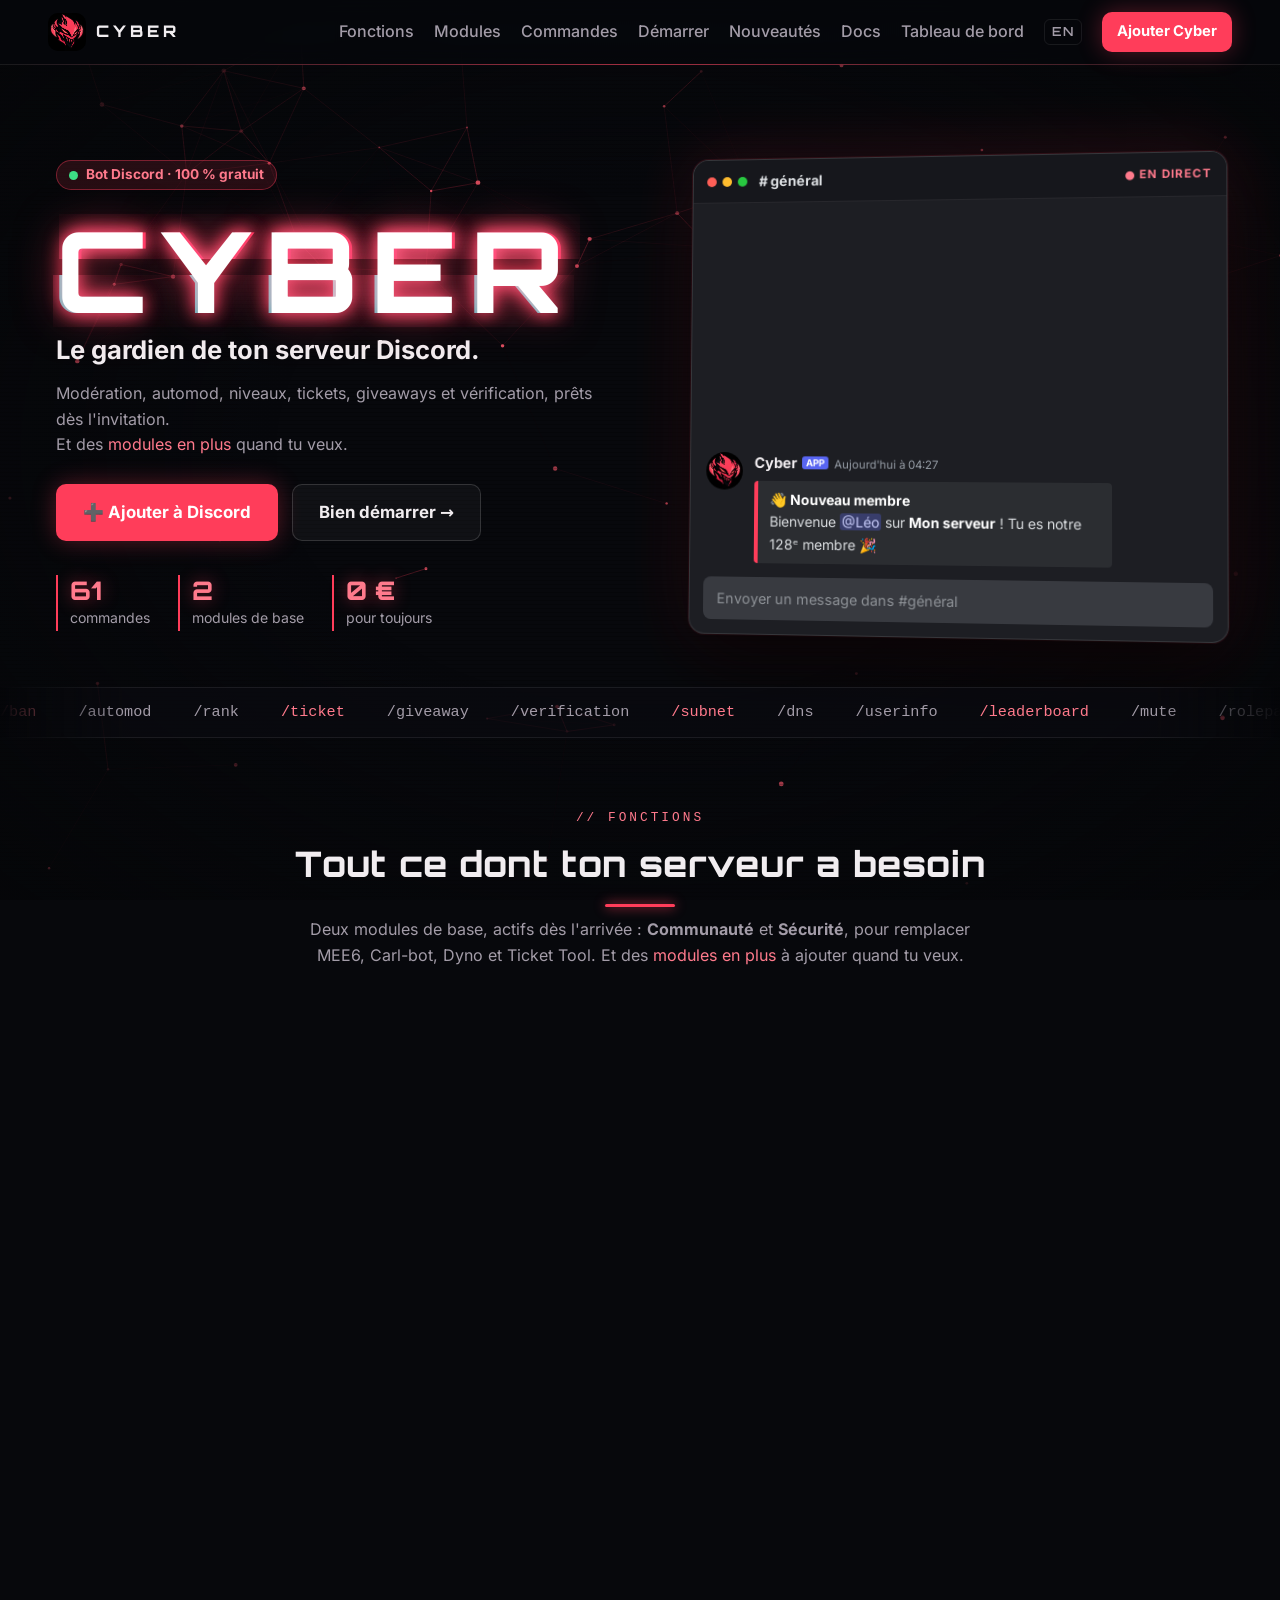
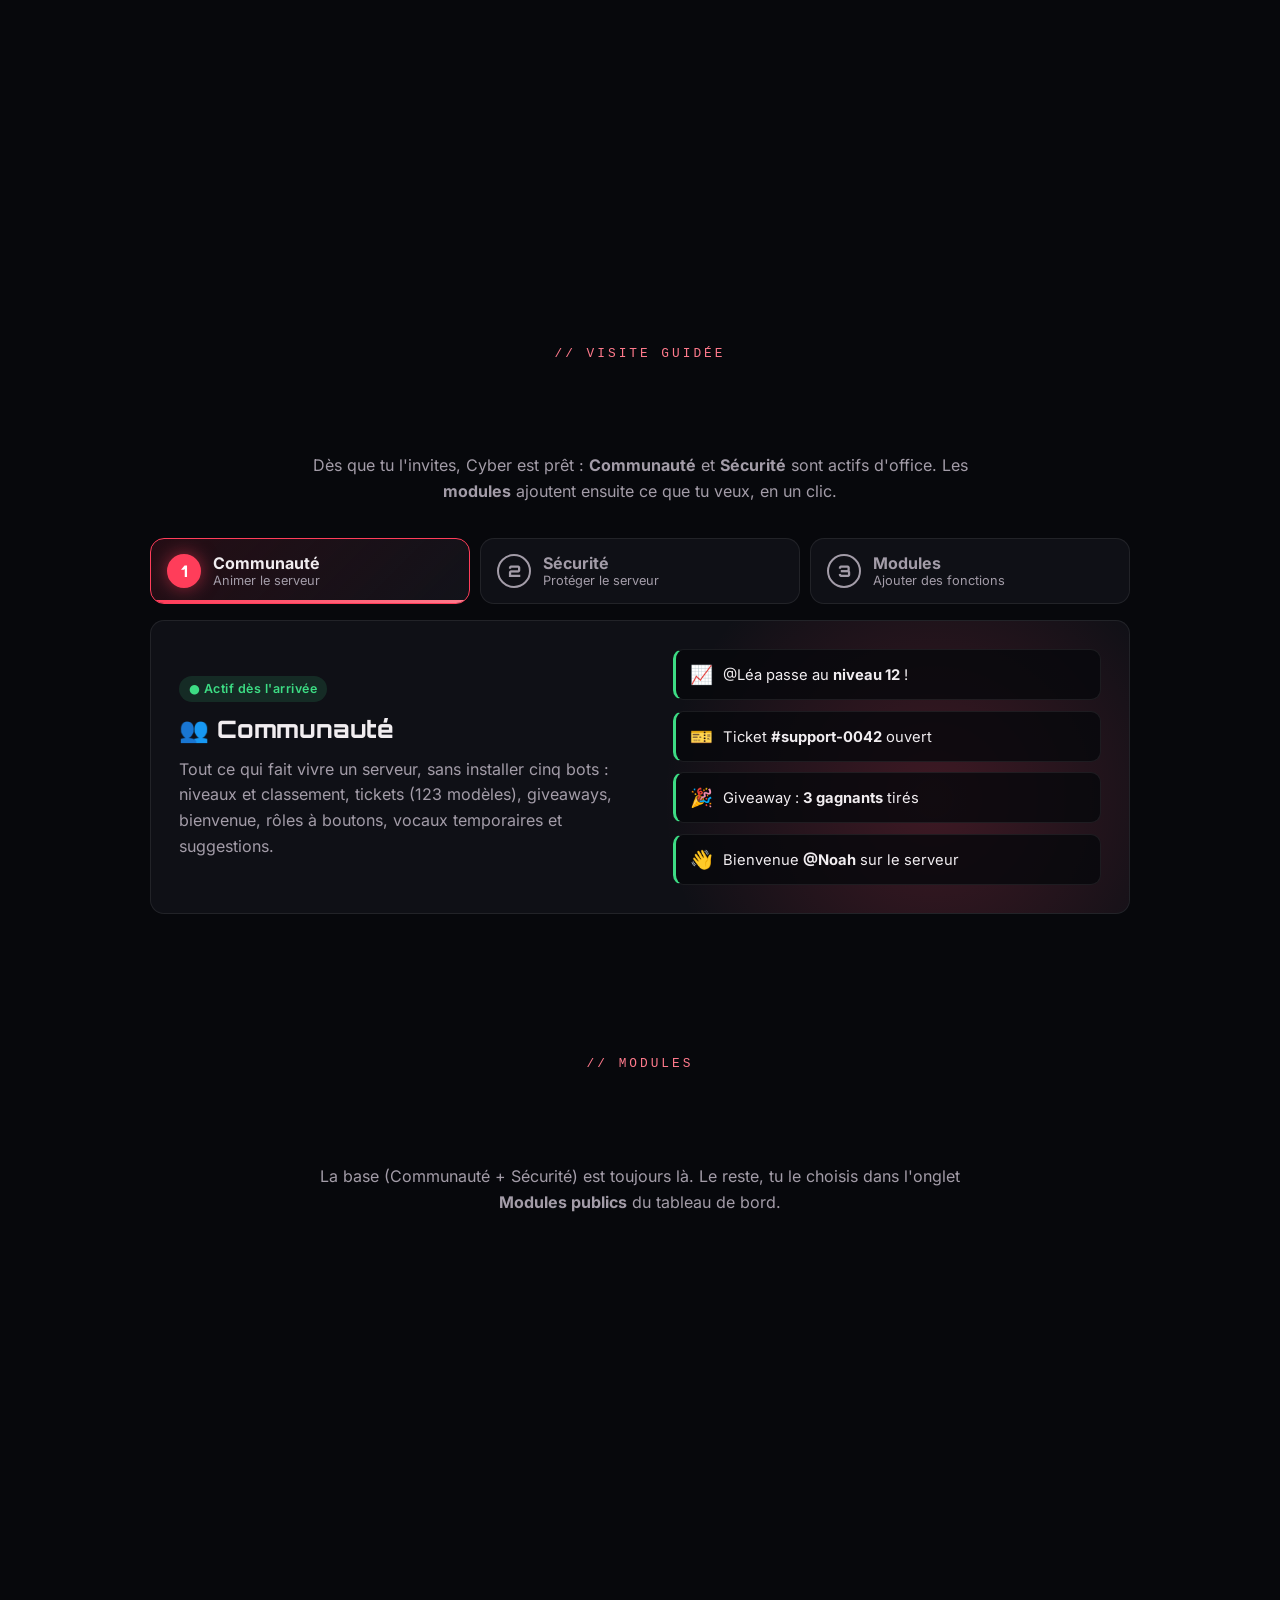
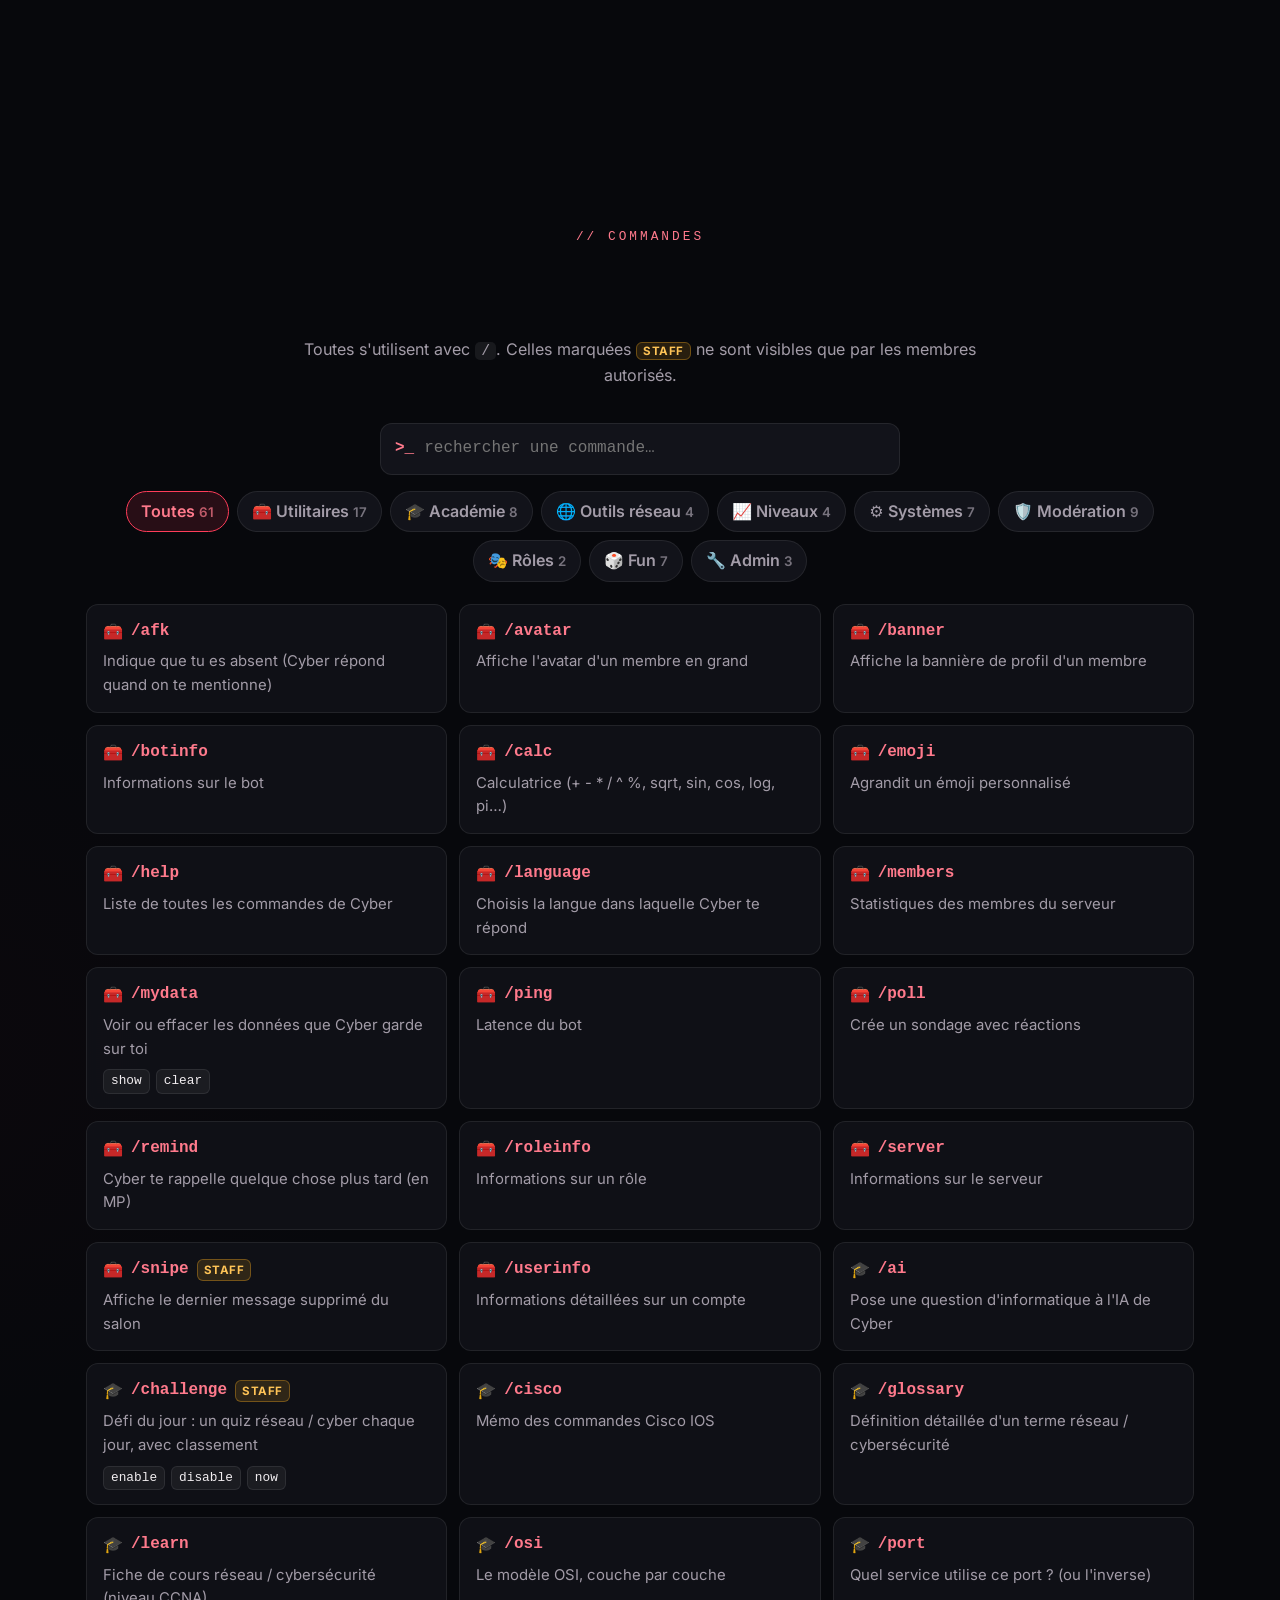
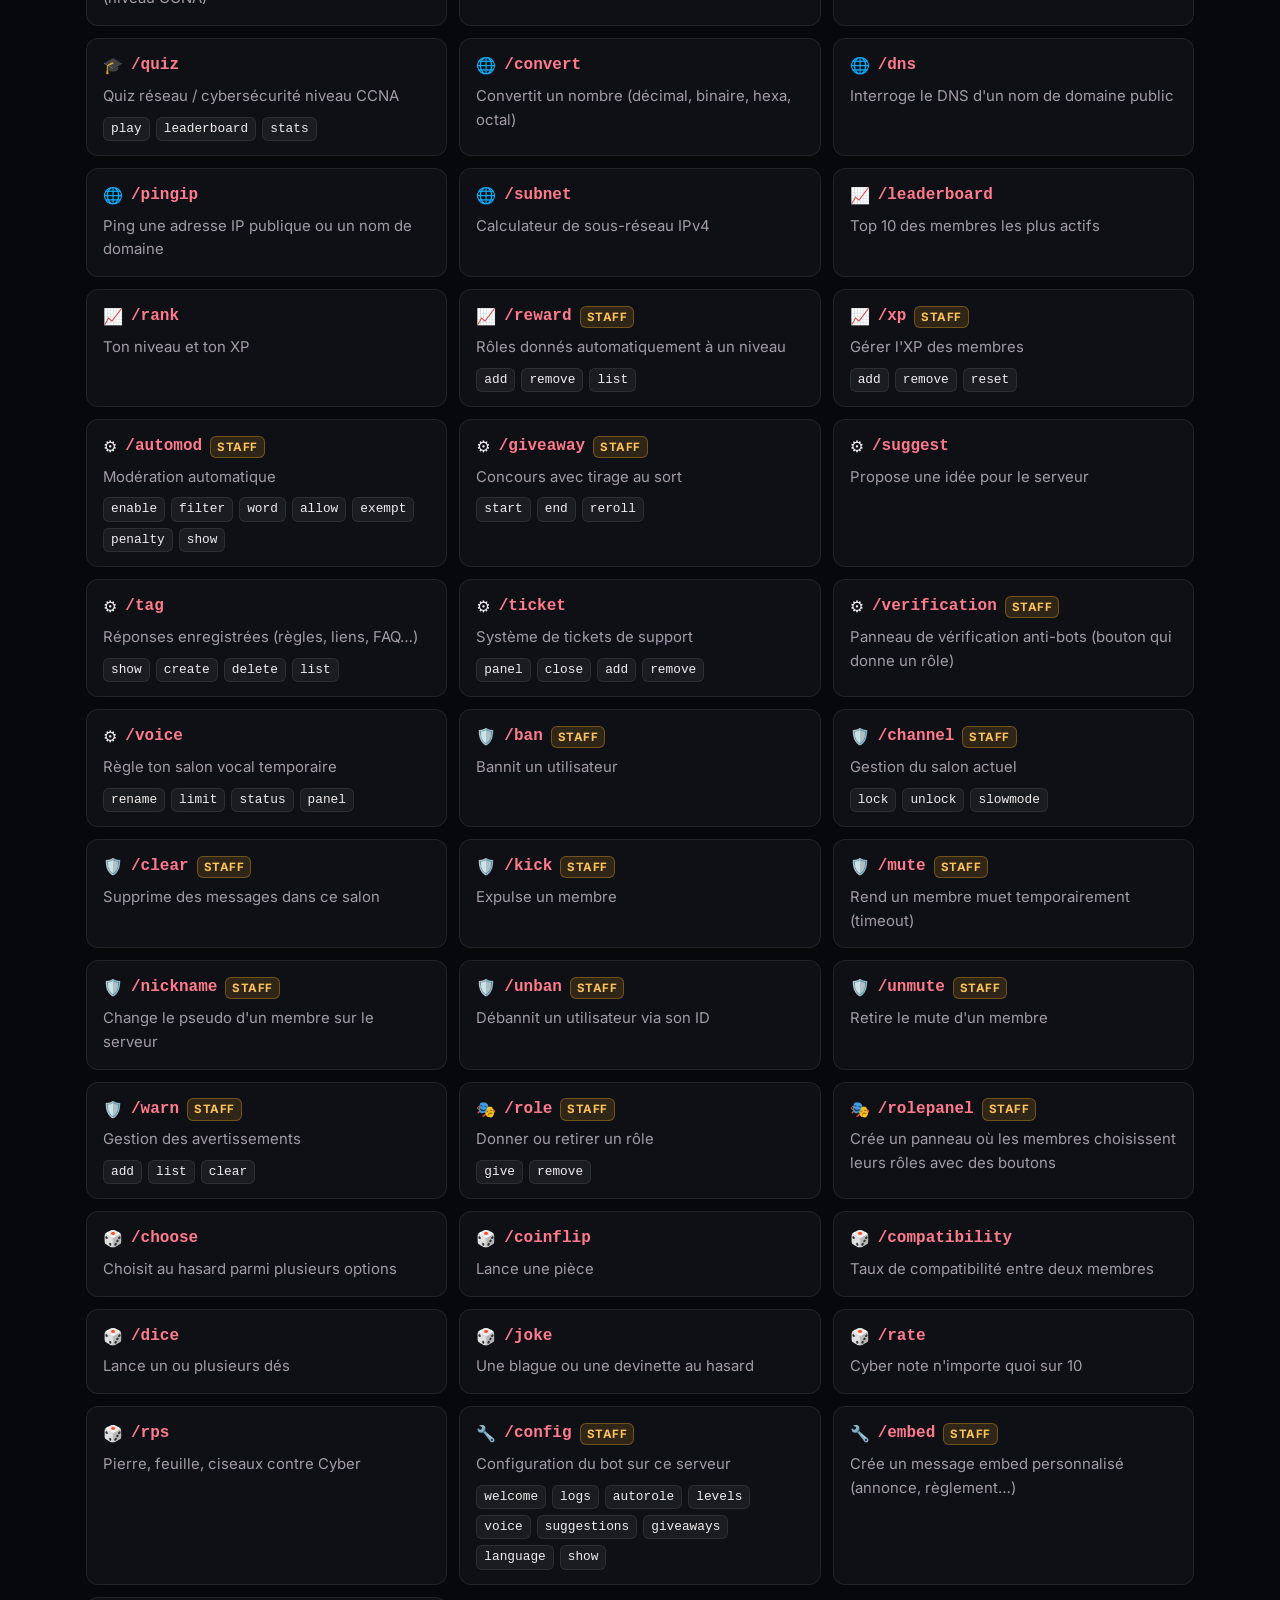
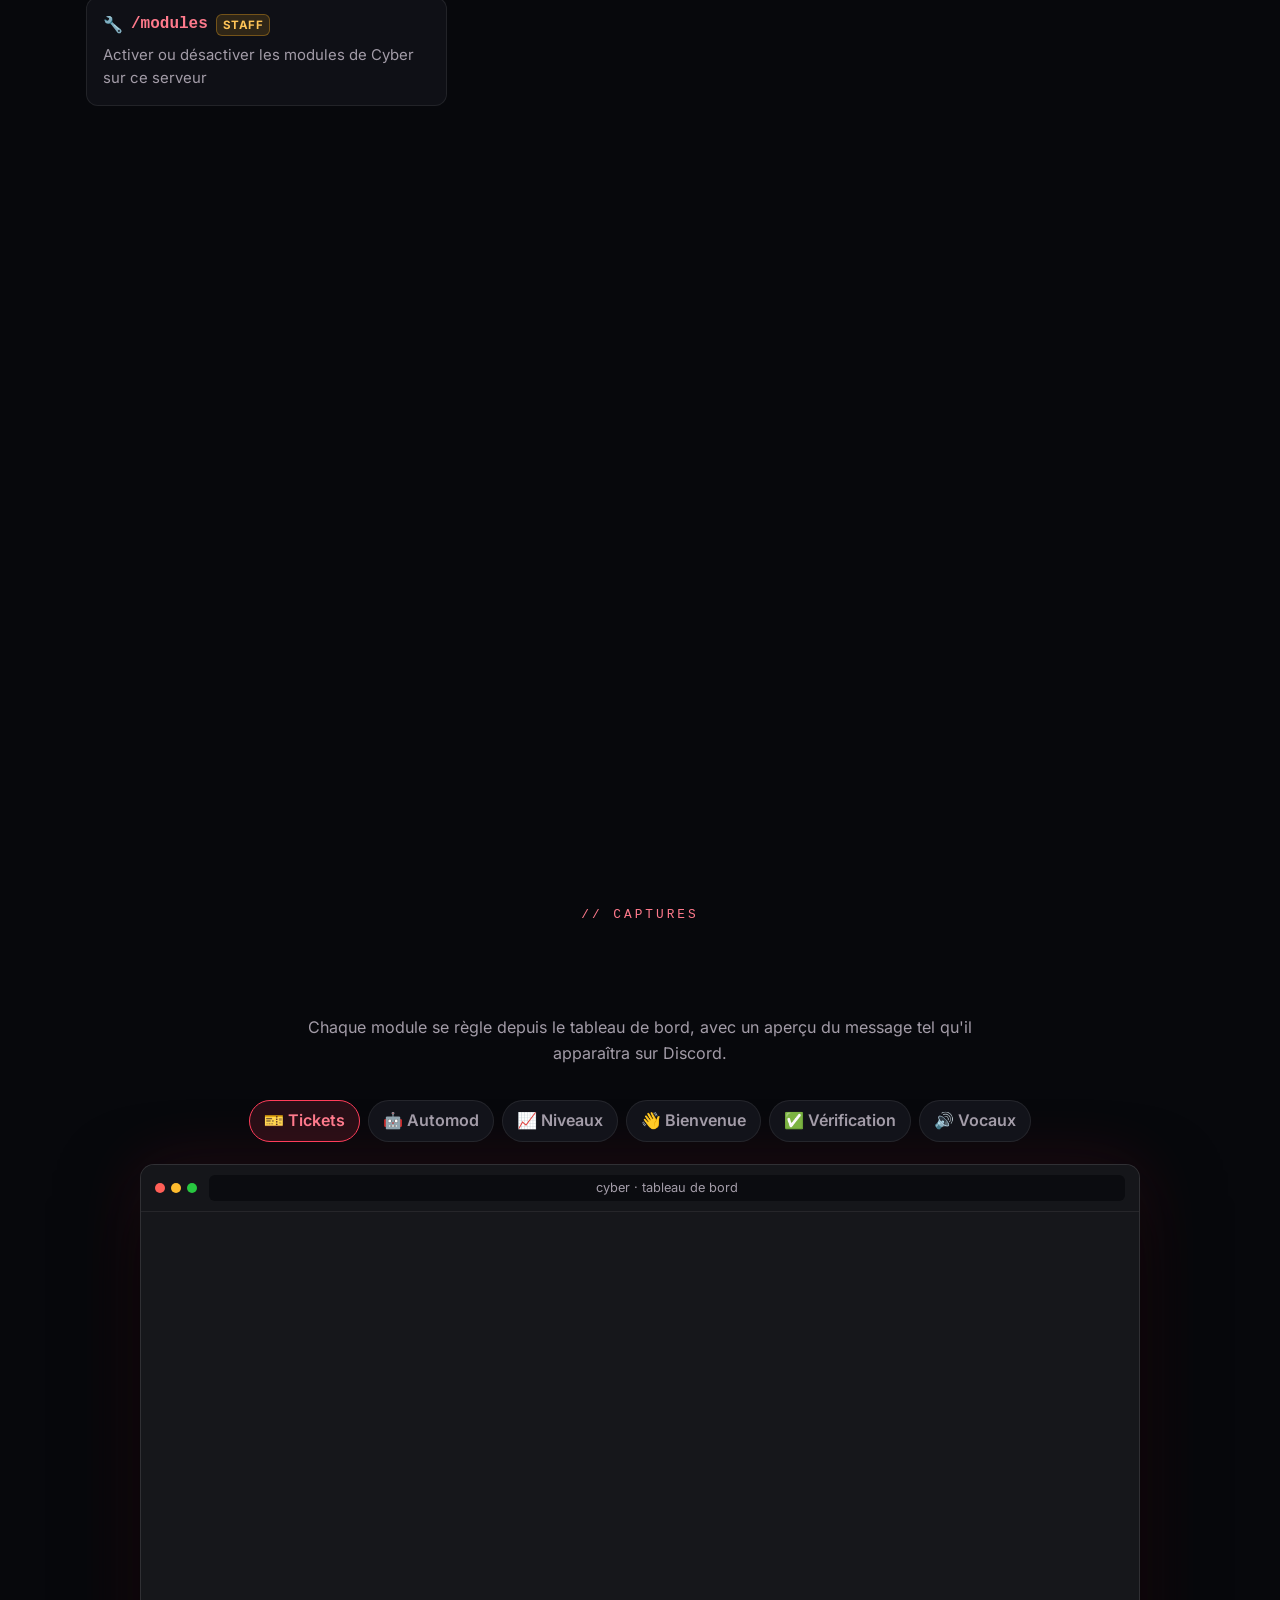
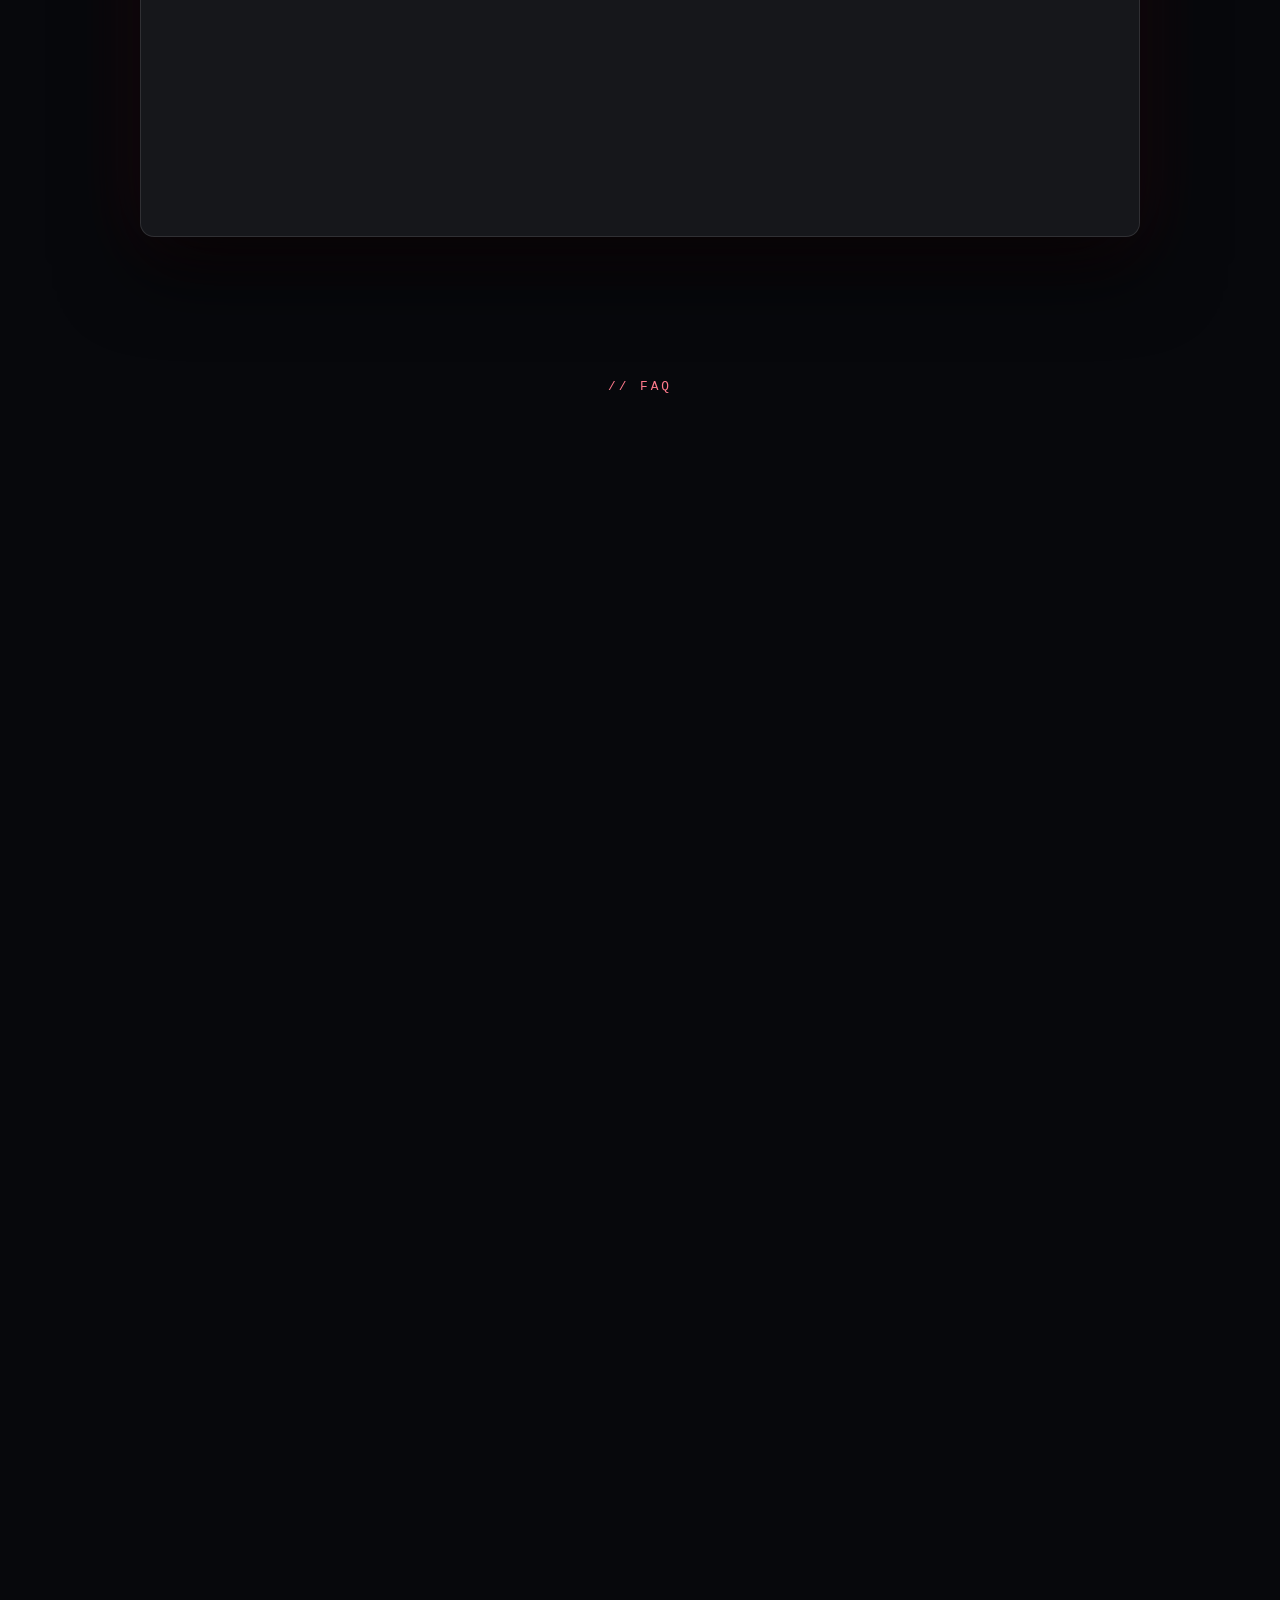
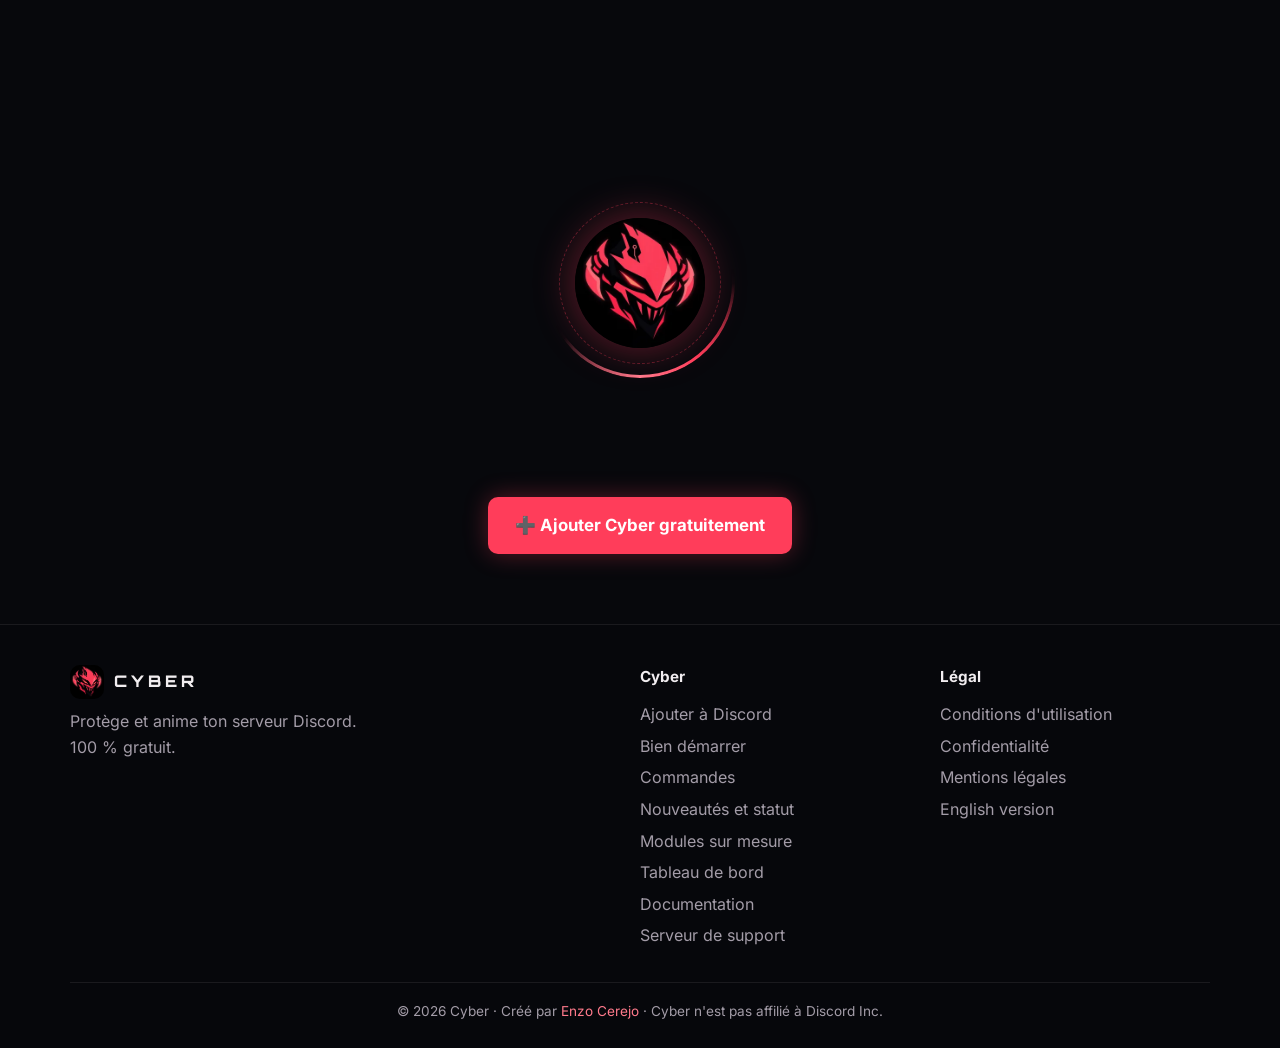
==== commit f2ab8d45: "Site v1.9 : Académie module optionnel, visite guidée animée, section Modules, commandes en anglais -" ====
--- a/index.html
+++ b/index.html
@@ -27,7 +27,7 @@
   <link rel="apple-touch-icon" href="assets/apple-touch-icon.png">
   <link rel="manifest" href="manifest.webmanifest">
   <link rel="preload" href="assets/polices/orbitron-latin-800-normal.woff2" as="font" type="font/woff2" crossorigin>
-  <link rel="stylesheet" href="style.css?v=43cbfa9c">
+  <link rel="stylesheet" href="style.css?v=9f4dc6a1">
   <script type="application/ld+json">{"@context": "https://schema.org", "@type": "SoftwareApplication", "name": "Cyber", "applicationCategory": "CommunicationApplication", "operatingSystem": "Discord", "url": "https://cyberbot.fr/", "image": "https://cyberbot.fr/assets/og-image.jpg", "description": "Cyber protège et anime ton serveur Discord : modération, automod, niveaux, tickets, giveaways, vérification et outils réseau. 100 % gratuit.", "inLanguage": "fr", "offers": {"@type": "Offer", "price": "0", "priceCurrency": "EUR"}, "author": {"@type": "Person", "name": "Enzo Cerejo"}}</script>
 </head>
 <body>
@@ -40,6 +40,7 @@
     <button class="menu-btn" aria-label="Ouvrir le menu" aria-expanded="false">☰</button>
     <nav class="links" aria-label="Navigation principale">
       <a href="index.html#fonctions">Fonctions</a>
+      <a href="index.html#modules">Modules</a>
       <a href="index.html#commandes">Commandes</a>
       <a href="demarrer.html">Démarrer</a>
       <a href="nouveautes.html">Nouveautés</a>
@@ -58,14 +59,14 @@
         <span class="badge"><span class="dot-status on"></span> Bot Discord · 100 % gratuit</span>
         <h1 class="glitch" data-text="CYBER">CYBER</h1>
         <p class="hero-sub">Le gardien de ton serveur Discord.</p>
-        <p class="tagline">Modération, automod, niveaux, tickets et giveaways, plus une académie réseau et cybersécurité niveau CCNA.<br>Active seulement ce dont ton serveur a besoin.</p>
+        <p class="tagline">Modération, automod, niveaux, tickets, giveaways et vérification, prêts dès l'invitation.<br>Et des <a href="#modules">modules en plus</a> quand tu veux.</p>
         <div class="cta">
           <a class="btn big" href="https://discord.com/oauth2/authorize?client_id=1563977964616421376&amp;permissions=282884146850902&amp;scope=bot+applications.commands" target="_blank" rel="noopener">➕ Ajouter à Discord</a>
           <a class="btn big ghost" href="demarrer.html">Bien démarrer →</a>
         </div>
         <ul class="counters">
-          <li><b id="nb-commandes">60</b><span>commandes</span></li>
-          <li><b>2</b><span>modules</span></li>
+          <li><b id="nb-commandes">61</b><span>commandes</span></li>
+          <li><b>2</b><span>modules de base</span></li>
           <li><b>0 €</b><span>pour toujours</span></li>
           <li data-support hidden><b data-support-membres>–</b><span>membres sur le support</span></li>
         </ul>
@@ -86,8 +87,8 @@
     <!-- Bandeau défilant -->
     <div class="marquee" aria-hidden="true">
       <div class="marquee-track">
-        <span>/ban</span><span>/automod</span><span>/rang</span><span>/ticket</span><span>/giveaway</span><span>/verification</span><span>/sousreseau</span><span>/dns</span><span>/userinfo</span><span>/classement</span><span>/mute</span><span>/panelroles</span>
-        <span>/ban</span><span>/automod</span><span>/rang</span><span>/ticket</span><span>/giveaway</span><span>/verification</span><span>/sousreseau</span><span>/dns</span><span>/userinfo</span><span>/classement</span><span>/mute</span><span>/panelroles</span>
+        <span>/ban</span><span>/automod</span><span>/rank</span><span>/ticket</span><span>/giveaway</span><span>/verification</span><span>/subnet</span><span>/dns</span><span>/userinfo</span><span>/leaderboard</span><span>/mute</span><span>/rolepanel</span>
+        <span>/ban</span><span>/automod</span><span>/rank</span><span>/ticket</span><span>/giveaway</span><span>/verification</span><span>/subnet</span><span>/dns</span><span>/userinfo</span><span>/leaderboard</span><span>/mute</span><span>/rolepanel</span>
       </div>
     </div>
 
@@ -95,14 +96,14 @@
     <section id="fonctions" class="section">
       <span class="kicker">// FONCTIONS</span>
       <h2>Tout ce dont ton serveur a besoin</h2>
-      <p class="lead">Deux modules à activer selon ton serveur : <b>Communauté</b> (pour remplacer MEE6, Carl-bot, Dyno, Ticket Tool) et <b>Académie</b> (pour apprendre le réseau et la cybersécurité).</p>
+      <p class="lead">Deux modules de base, actifs dès l'arrivée : <b>Communauté</b> et <b>Sécurité</b>, pour remplacer MEE6, Carl-bot, Dyno et Ticket Tool. Et des <a href="#modules">modules en plus</a> à ajouter quand tu veux.</p>
       <div class="bento">
         <article class="card big">
           <span class="ico">🛡️</span>
           <h3>Modération complète</h3>
           <p>Kick, ban, mute temporaire, avertissements, nettoyage de messages, verrouillage de salons. Chaque sanction est envoyée en MP au membre et enregistrée dans les logs, avec vérification de la hiérarchie des rôles.</p>
           <div class="term">
-            <div><span class="p">&gt;</span> /mute membre:@spammeur duree:10m</div>
+            <div><span class="p">&gt;</span> /mute member:@spammeur duration:10m</div>
             <div class="ok">✔ @spammeur est muet pendant 10 minutes.</div>
           </div>
         </article>
@@ -145,14 +146,99 @@
           <h3>Accueil & rôles</h3>
           <p>Bienvenue personnalisée, rôle automatique, rôles à boutons, vocaux temporaires.</p>
         </article>
-        <article class="card">
+        <article class="card module-pub">
+          <span class="ico">🧩</span>
+          <h3>Modules en plus</h3>
+          <p>Ajoute des fonctions à la carte depuis le tableau de bord, comme l'Académie réseau &amp; cyber, un module fait par passion.</p>
+          <a class="btn ghost small" href="#modules">Voir les modules →</a>
+        </article>
+      </div>
+    </section>
+
+    <!-- Visite guidée animée : Communauté → Sécurité → Modules -->
+    <section id="visite" class="section">
+      <span class="kicker">// VISITE GUIDÉE</span>
+      <h2>Cyber en 3 étapes</h2>
+      <p class="lead">Dès que tu l'invites, Cyber est prêt : <b>Communauté</b> et <b>Sécurité</b> sont actifs d'office. Les <b>modules</b> ajoutent ensuite ce que tu veux, en un clic.</p>
+      <div class="visite" data-visite>
+        <div class="visite-onglets" role="tablist" aria-label="Étapes de la visite">
+          <button class="visite-onglet actif" role="tab" aria-selected="true" aria-controls="visite-1" id="vo-1"><span class="vo-num">1</span><span class="vo-txt"><b>Communauté</b><small>Animer le serveur</small></span><i class="vo-barre"></i></button>
+          <button class="visite-onglet" role="tab" aria-selected="false" aria-controls="visite-2" id="vo-2"><span class="vo-num">2</span><span class="vo-txt"><b>Sécurité</b><small>Protéger le serveur</small></span><i class="vo-barre"></i></button>
+          <button class="visite-onglet" role="tab" aria-selected="false" aria-controls="visite-3" id="vo-3"><span class="vo-num">3</span><span class="vo-txt"><b>Modules</b><small>Ajouter des fonctions</small></span><i class="vo-barre"></i></button>
+        </div>
+        <div class="visite-scene">
+          <div class="visite-panneau actif" role="tabpanel" id="visite-1" aria-labelledby="vo-1">
+            <div class="vp-texte">
+              <span class="vp-etat on">● Actif dès l'arrivée</span>
+              <h3>👥 Communauté</h3>
+              <p>Tout ce qui fait vivre un serveur, sans installer cinq bots : niveaux et classement, tickets (123 modèles), giveaways, bienvenue, rôles à boutons, vocaux temporaires et suggestions.</p>
+            </div>
+            <ul class="vp-anim">
+              <li><span>📈</span> @Léa passe au <b>niveau 12</b> !</li>
+              <li><span>🎫</span> Ticket <b>#support-0042</b> ouvert</li>
+              <li><span>🎉</span> Giveaway : <b>3 gagnants</b> tirés</li>
+              <li><span>👋</span> Bienvenue <b>@Noah</b> sur le serveur</li>
+            </ul>
+          </div>
+          <div class="visite-panneau" role="tabpanel" id="visite-2" aria-labelledby="vo-2" hidden>
+            <div class="vp-texte">
+              <span class="vp-etat on">● Actif dès l'arrivée</span>
+              <h3>🛡️ Sécurité</h3>
+              <p>Modération complète, automod (même contre les lettres déguisées), vérification par bouton avec règlement personnalisé, anti-raid et logs détaillés pour ton équipe.</p>
+            </div>
+            <ul class="vp-anim">
+              <li class="rouge"><span>🤖</span> Lien d'invitation <b>supprimé</b></li>
+              <li class="rouge"><span>🔇</span> @spammeur muet <b>10 min</b></li>
+              <li><span>✅</span> @Inès a <b>validé le règlement</b></li>
+              <li><span>📋</span> Sanction ajoutée aux <b>logs</b></li>
+            </ul>
+          </div>
+          <div class="visite-panneau" role="tabpanel" id="visite-3" aria-labelledby="vo-3" hidden>
+            <div class="vp-texte">
+              <span class="vp-etat">◆ À ajouter quand tu veux</span>
+              <h3>🧩 Modules</h3>
+              <p>Dans le tableau de bord, l'onglet <b>Modules publics</b> liste les modules en plus : les plus installés, les mieux notés, une recherche par nom ou par code. Coche, c'est installé.</p>
+            </div>
+            <ul class="vp-anim modules">
+              <li><span>🎓</span> <b>Académie</b> · réseau &amp; cyber <em class="vp-coche">Installé ✓</em></li>
+              <li><span>🔎</span> Rechercher un module…</li>
+              <li><span>⭐</span> Les mieux notés</li>
+              <li><span>📼</span> Code de module <b>CYB-7F3A-K9</b></li>
+            </ul>
+          </div>
+        </div>
+      </div>
+    </section>
+
+    <!-- Modules en plus -->
+    <section id="modules" class="section">
+      <span class="kicker">// MODULES</span>
+      <h2>Des modules en plus, quand tu veux</h2>
+      <p class="lead">La base (Communauté + Sécurité) est toujours là. Le reste, tu le choisis dans l'onglet <b>Modules publics</b> du tableau de bord.</p>
+      <div class="modules-vitrine">
+        <article class="card module-carte">
           <span class="ico">🎓</span>
-          <h3>Académie réseau & cyber</h3>
-          <p>47 fiches de cours détaillées niveau CCNA, près de 500 questions de quiz par sujet avec classement, défi du jour et une IA qui répond à tes questions d'informatique.</p>
+          <span class="module-badge">Module fait par passion</span>
+          <h3>Académie réseau &amp; cyber</h3>
+          <p>Un module optionnel, créé par passion par Enzo (étudiant en réseaux) : 47 fiches de cours niveau CCNA, 498 questions de quiz avec classement, défi du jour, glossaire et outils réseau. Il n'est pas activé par défaut : installe-le seulement si ton serveur parle informatique.</p>
           <div class="term">
-            <div><span class="p">&gt;</span> /apprendre sujet:VLAN</div>
+            <div><span class="p">&gt;</span> /learn topic:VLAN</div>
             <div class="ok">✔ Fiche ouverte · CCNA 2 (SRWE)</div>
           </div>
+        </article>
+        <article class="card module-carte">
+          <span class="ico">🧩</span>
+          <span class="module-badge">Dans le tableau de bord</span>
+          <h3>Modules publics</h3>
+          <p>Les modules installés sur ton serveur d'un côté, la recherche de l'autre : les plus installés, les mieux notés (note de 1 à 5), les nouveautés, une recherche par nom ou par identifiant, et le support si tu ne trouves pas.</p>
+          <a class="btn ghost" href="panel/">Ouvrir le tableau de bord →</a>
+        </article>
+        <article class="card module-carte">
+          <span class="ico">📼</span>
+          <span class="module-badge">Bientôt</span>
+          <h3>Modules sur mesure</h3>
+          <p>Une fonction qui n'existe nulle part ? Elle est codée pour ton serveur, tu reçois un code unique et tu l'ajoutes depuis le tableau de bord, comme une cassette qu'on insère.</p>
+          <a class="btn ghost" href="modules.html">Découvrir →</a>
         </article>
       </div>
     </section>
@@ -218,13 +304,13 @@
       <h2>Questions fréquentes</h2>
       <div class="faq">
         <details><summary>Cyber est-il vraiment gratuit ?</summary><p>Oui, toutes les fonctions sont gratuites. Pas d'abonnement, pas de fonctions « premium ».</p></details>
-        <details><summary>Comment ajouter Cyber à mon serveur ?</summary><p>Clique sur « Ajouter à Discord », choisis ton serveur et valide (il faut la permission « Gérer le serveur »). Cyber t'accueille alors avec un message pour choisir ses modules : Communauté, Académie ou les deux. Ensuite, suis le guide <a href="demarrer.html">Bien démarrer</a>.</p></details>
+        <details><summary>Comment ajouter Cyber à mon serveur ?</summary><p>Clique sur « Ajouter à Discord », choisis ton serveur et valide (il faut la permission « Gérer le serveur »). Communauté et Sécurité sont actifs tout de suite, et Cyber t'envoie un message avec le lien du tableau de bord. Ensuite, suis le guide <a href="demarrer.html">Bien démarrer</a>.</p></details>
         <details><summary>Quelles permissions demande Cyber ?</summary><p>Seulement celles dont ses fonctions ont besoin (gérer les messages, les rôles, les salons, exclure et bannir…), <b>jamais la permission Administrateur</b>. Tu peux retirer une permission à tout moment : seule la fonction qui en a besoin s'arrêtera.</p></details>
         <details><summary>Cyber peut-il remplacer mes autres bots ?</summary><p>C'est son but : modération, automod, niveaux, tickets, giveaways, vérification, rôles à boutons et vocaux temporaires réunis dans un seul bot. Tu peux donc retirer MEE6, Carl-bot, Dyno ou Ticket Tool et garder un serveur plus simple.</p></details>
         <details><summary>Il me manque une fonction, c'est possible ?</summary><p>Propose-la sur le serveur de support : les meilleures idées sont ajoutées pour tout le monde. Les <a href="modules.html">modules sur mesure</a>, codés pour un seul serveur, arrivent bientôt.</p></details>
         <details><summary>Les commandes n'apparaissent pas, que faire ?</summary><p>Attends quelques minutes puis redémarre Discord (Ctrl + R). Vérifie aussi que Cyber a bien été invité avec la permission « applications.commands ».</p></details>
         <details><summary>Quelles données Cyber enregistre-t-il ?</summary><p>Uniquement ce qui est nécessaire : les réglages de ton serveur, l'XP des membres et les avertissements. Aucune donnée n'est vendue ni partagée. Tout est détaillé dans la <a href="confidentialite.html">politique de confidentialité</a>.</p></details>
-        <details><summary>C'est quoi l'Académie ?</summary><p>Un module pour apprendre le réseau et la cybersécurité directement sur Discord : fiches de cours sur les 3 modules du CCNA, glossaire, quiz avec classement, défi du jour et une IA qui répond aux questions d'informatique. Active-le ou désactive-le avec <code>/modules</code>.</p></details>
+        <details><summary>C'est quoi l'Académie ?</summary><p>Un module optionnel, fait par passion, pour apprendre le réseau et la cybersécurité directement sur Discord : fiches de cours sur les 3 modules du CCNA, glossaire, quiz avec classement, défi du jour et une IA qui répond aux questions d'informatique. Il n'est pas activé par défaut : installe-le depuis l'onglet <b>Modules publics</b> du tableau de bord.</p></details>
         <details><summary>J'ai un problème ou une idée, où demander ?</summary><p>Rejoins le <a href="https://discord.gg/erqHM5s8Vz" target="_blank" rel="noopener">serveur de support de Cyber</a> : aide, signalement de bugs et suggestions.</p></details>
         <details><summary>Qui a créé Cyber ?</summary><p>Cyber est développé par Enzo, étudiant en BTS CIEL (informatique et réseaux) passionné de cybersécurité.</p></details>
       </div>
@@ -245,7 +331,7 @@
           <span class="cassette-etiquette">MODULE · <b>CYB-7F3A-K9</b></span>
           <span class="cassette-bobines"><i></i><i></i></span>
         </div>
-        <div class="cassette-fente">▼ Ajouter un module</div>
+        <div class="cassette-fente">▼ Code de module</div>
       </div>
     </section>
 
@@ -288,7 +374,7 @@
   </footer>
 
   <script src="config.js?v=d0782783"></script>
-  <script src="commandes.js?v=dc84960e"></script>
-  <script src="script.js?v=168fd435"></script>
+  <script src="commandes.js?v=0b6a40eb"></script>
+  <script src="script.js?v=219772ab"></script>
 </body>
 </html>
--- a/style.css
+++ b/style.css
@@ -471,3 +471,84 @@
   .links .pill.show { align-self: flex-start; margin-top: 12px; }
   .links .btn { margin-top: 12px; }
 }
+
+/* ---------- Visite guidée (Communauté → Sécurité → Modules) ---------- */
+.visite { display: grid; gap: 16px; max-width: 980px; margin: 0 auto; }
+.visite-onglets { display: grid; grid-template-columns: repeat(3, minmax(0, 1fr)); gap: 10px; }
+.visite-onglet {
+  position: relative; overflow: hidden; display: flex; align-items: center; gap: 12px; text-align: left;
+  padding: 14px 16px; border-radius: var(--radius); border: 1px solid var(--line); background: var(--card);
+  color: var(--mut); font: inherit; cursor: pointer; transition: border-color .25s, color .25s, transform .25s;
+}
+.visite-onglet:hover { border-color: #ff3d5a66; transform: translateY(-2px); }
+.visite-onglet.actif { color: var(--txt); border-color: var(--red); background: linear-gradient(135deg, #ff3d5a1f, var(--card-solid)); }
+.vo-num {
+  flex: none; width: 34px; height: 34px; display: grid; place-items: center; border-radius: 50%;
+  font-family: var(--title); font-weight: 800; border: 2px solid currentColor; transition: background .25s, color .25s;
+}
+.visite-onglet.actif .vo-num { background: var(--red); border-color: var(--red); color: #fff; box-shadow: 0 0 18px #ff3d5a88; }
+.vo-txt { display: grid; line-height: 1.25; min-width: 0; }
+.vo-txt small { color: var(--mut); font-size: .8rem; }
+.vo-barre { position: absolute; left: 0; bottom: 0; height: 3px; width: 0; background: linear-gradient(90deg, var(--red), var(--red2)); }
+.visite-onglet.actif .vo-barre { animation: vo-progres var(--visite-duree, 7s) linear forwards; }
+.visite.pause .visite-onglet.actif .vo-barre { animation-play-state: paused; }
+@keyframes vo-progres { to { width: 100%; } }
+.visite-scene { position: relative; border: 1px solid var(--line); border-radius: var(--radius); background: var(--card); overflow: hidden; min-height: 290px; }
+.visite-scene::before {
+  content: ""; position: absolute; inset: -40% -10% auto auto; width: 60%; aspect-ratio: 1; border-radius: 50%;
+  background: radial-gradient(circle, #ff3d5a33, transparent 65%); pointer-events: none; animation: float 8s ease-in-out infinite;
+}
+.visite-panneau { position: relative; display: grid; grid-template-columns: 1.1fr 1fr; gap: 24px; align-items: center; padding: 28px; }
+.visite-panneau.actif { animation: vp-entree .5s ease both; }
+@keyframes vp-entree { from { opacity: 0; transform: translateX(24px); } to { opacity: 1; transform: none; } }
+.vp-texte h3 { font-family: var(--title); font-size: 1.5rem; margin: 8px 0; }
+.vp-texte p { color: var(--mut); margin: 0; }
+.vp-etat { display: inline-block; font-size: .78rem; font-weight: 600; letter-spacing: .04em; padding: 3px 10px; border-radius: 99px; background: #ffc45722; color: var(--warn); }
+.vp-etat.on { background: #3ddc8422; color: var(--ok); }
+.vp-anim { list-style: none; margin: 0; padding: 0; display: grid; gap: 10px; }
+.vp-anim li {
+  display: block; padding: 10px 14px; border-radius: 10px; font-size: .92rem;
+  background: #07080ccc; border: 1px solid var(--line); border-left: 3px solid var(--ok);
+}
+.vp-anim li.rouge { border-left-color: var(--red); }
+.vp-anim.modules li { border-left-color: var(--warn); }
+.vp-anim li span { font-size: 1.15rem; display: inline-block; width: 1.6em; vertical-align: -1px; }
+.visite-panneau[hidden] { display: none; }
+.visite-panneau.actif .vp-anim li { animation: vp-ligne .45s ease both; }
+.visite-panneau.actif .vp-anim li:nth-child(1) { animation-delay: .25s; }
+.visite-panneau.actif .vp-anim li:nth-child(2) { animation-delay: .9s; }
+.visite-panneau.actif .vp-anim li:nth-child(3) { animation-delay: 1.55s; }
+.visite-panneau.actif .vp-anim li:nth-child(4) { animation-delay: 2.2s; }
+@keyframes vp-ligne { from { opacity: 0; transform: translateY(12px) scale(.97); } to { opacity: 1; transform: none; } }
+.vp-coche { float: right; font-style: normal; font-size: .78rem; color: var(--ok); background: #3ddc8422; padding: 2px 8px; border-radius: 99px; }
+
+/* ---------- Vitrine des modules ---------- */
+.modules-vitrine { display: grid; grid-template-columns: repeat(3, minmax(0, 1fr)); gap: 16px; }
+.module-carte { position: relative; display: flex; flex-direction: column; gap: 6px; }
+.module-carte::after {
+  content: ""; position: absolute; inset: -1px; border-radius: inherit; padding: 1px; pointer-events: none;
+  background: conic-gradient(from var(--angle, 0deg), transparent 0 70%, var(--red) 85%, transparent 100%);
+  -webkit-mask: linear-gradient(#000 0 0) content-box, linear-gradient(#000 0 0); -webkit-mask-composite: xor; mask-composite: exclude;
+  animation: tour-bord 5s linear infinite; opacity: .8;
+}
+@property --angle { syntax: "<angle>"; initial-value: 0deg; inherits: false; }
+@keyframes tour-bord { to { --angle: 360deg; } }
+.module-carte .btn { align-self: flex-start; margin-top: auto; }
+.module-carte .term { margin-top: auto; }
+.module-badge { align-self: flex-start; font-size: .75rem; font-weight: 600; padding: 3px 10px; border-radius: 99px; background: var(--red-soft); color: var(--red2); }
+.module-pub { border-style: dashed; border-color: #ff3d5a66; }
+.module-pub .btn { margin-top: 10px; }
+
+@media (max-width: 820px) {
+  .visite-panneau { grid-template-columns: 1fr; padding: 20px; }
+  .modules-vitrine { grid-template-columns: 1fr; }
+  .vo-txt small { display: none; }
+  .visite-onglet { padding: 10px; gap: 8px; }
+}
+@media (max-width: 480px) {
+  .visite-onglet { flex-direction: column; text-align: center; }
+}
+@media (prefers-reduced-motion: reduce) {
+  .visite-panneau.actif, .visite-panneau.actif .vp-anim li, .module-carte::after, .visite-scene::before { animation: none; }
+  .visite-onglet.actif .vo-barre { animation: none; width: 100%; }
+}
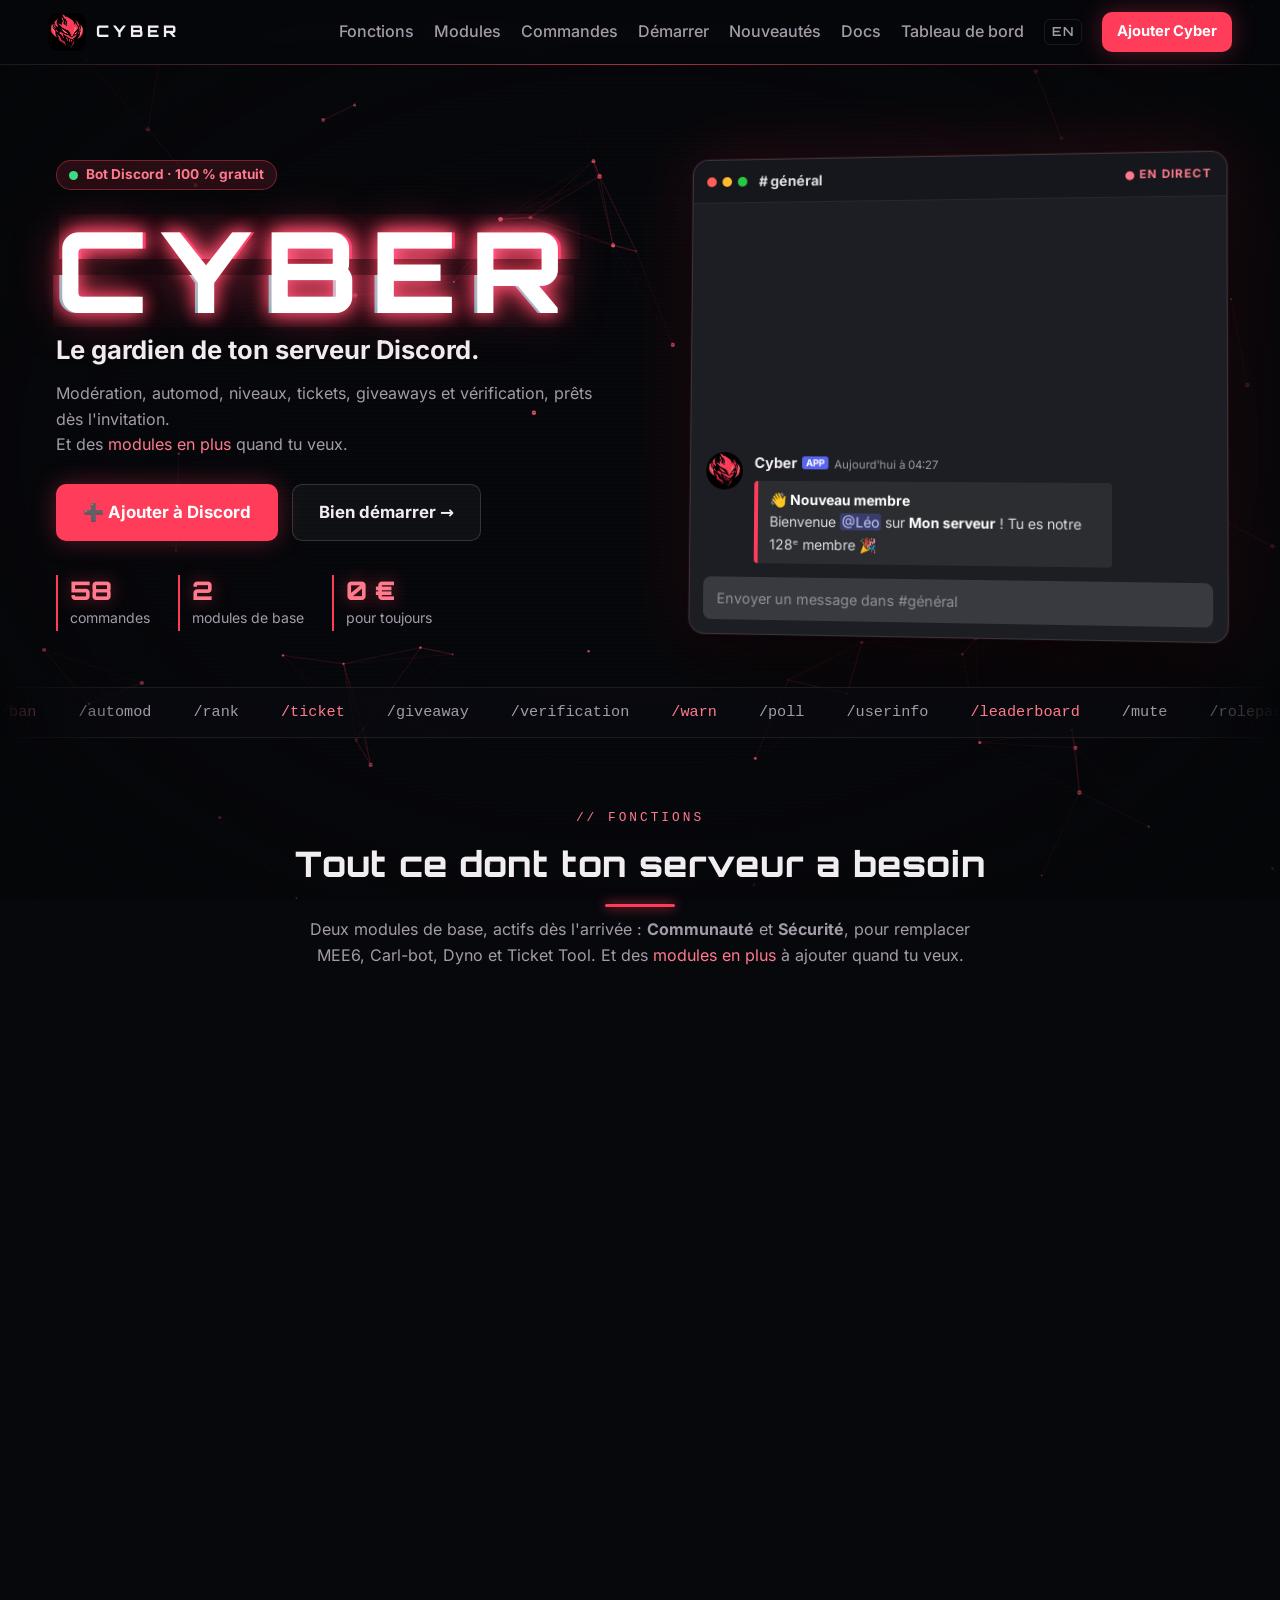
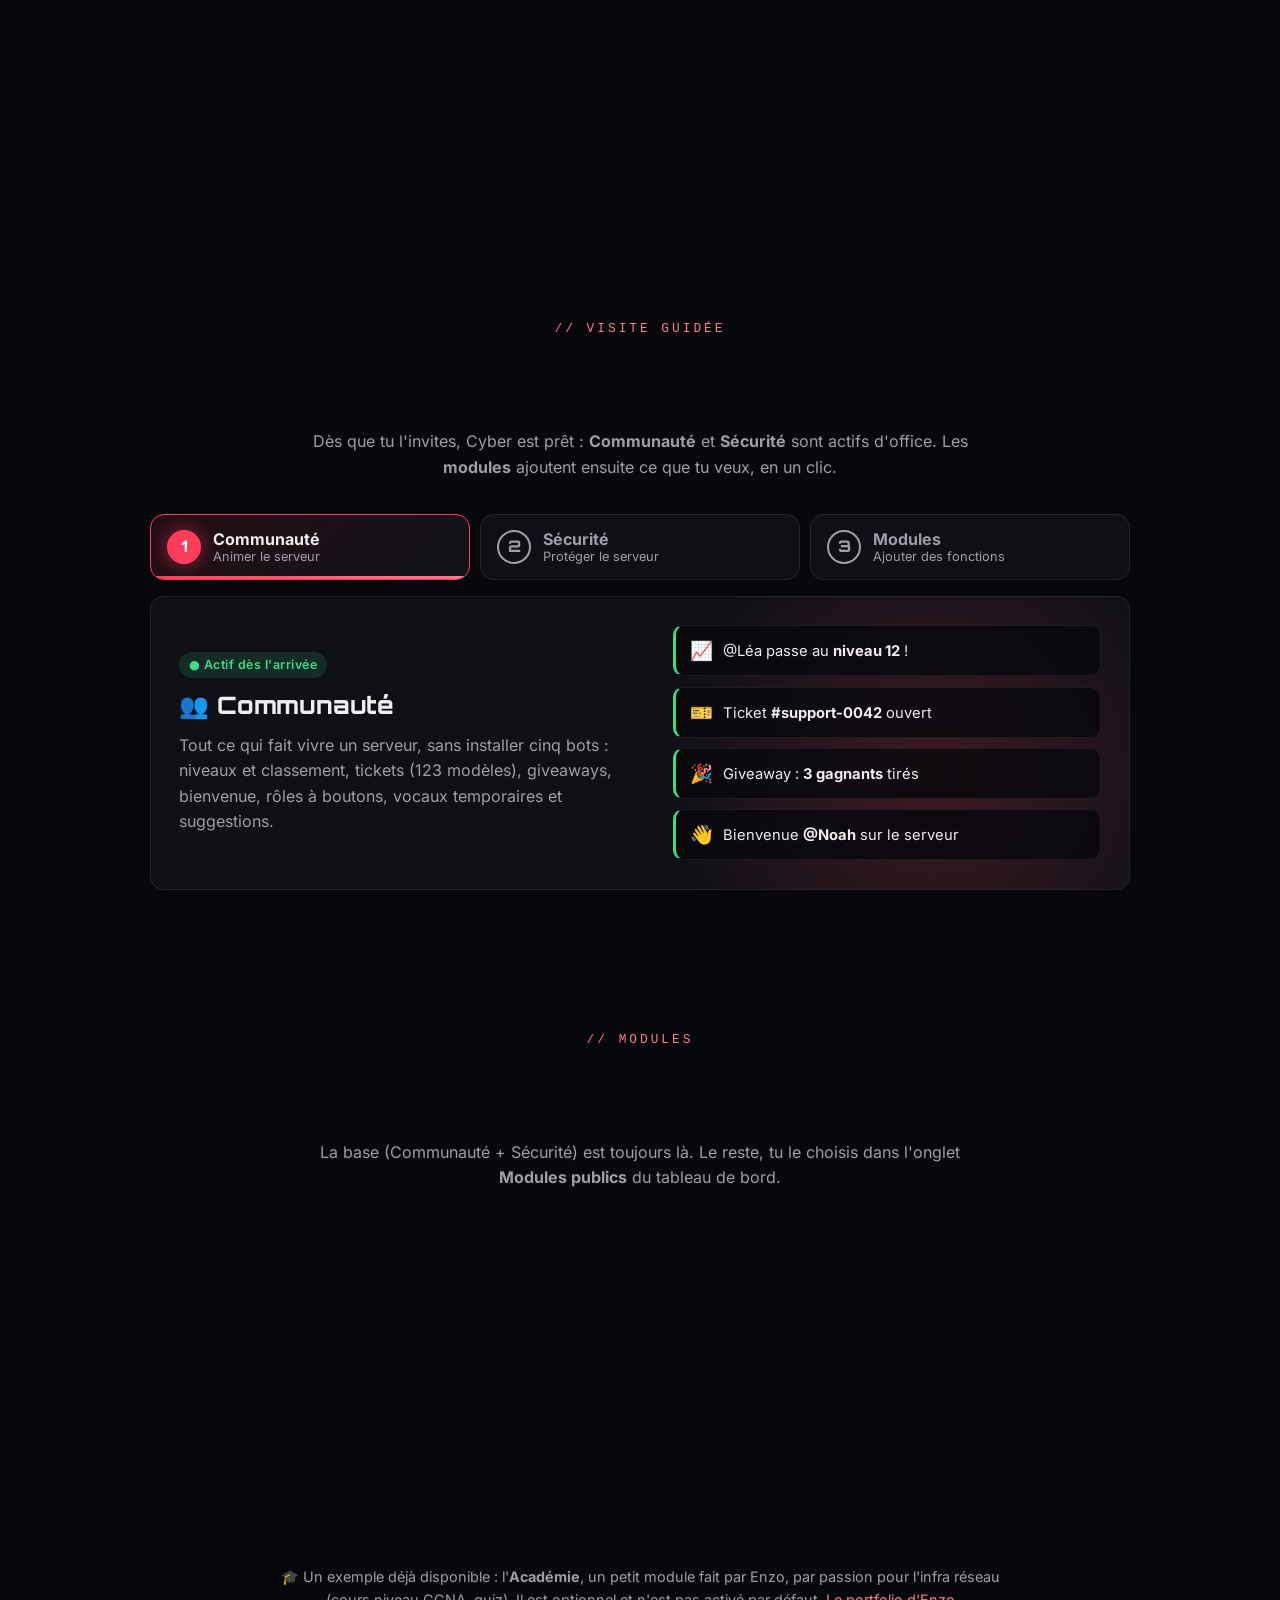
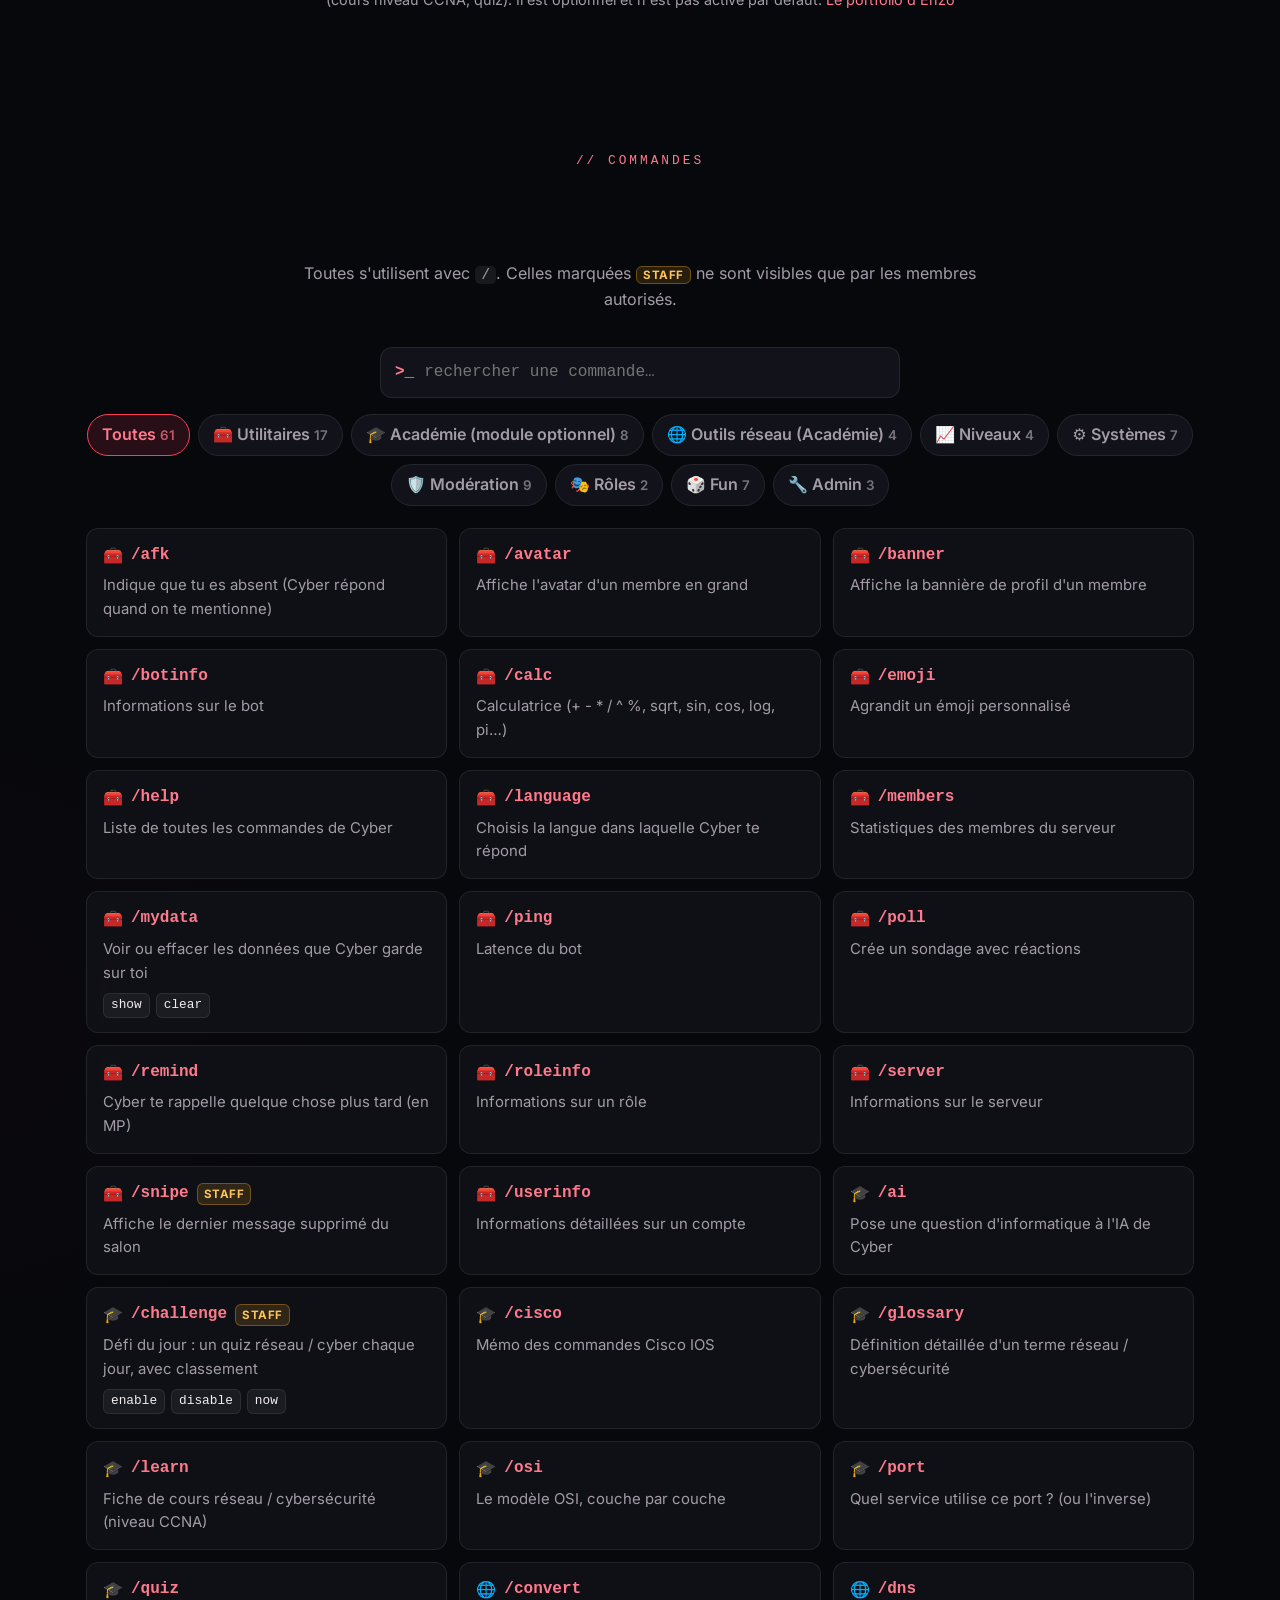
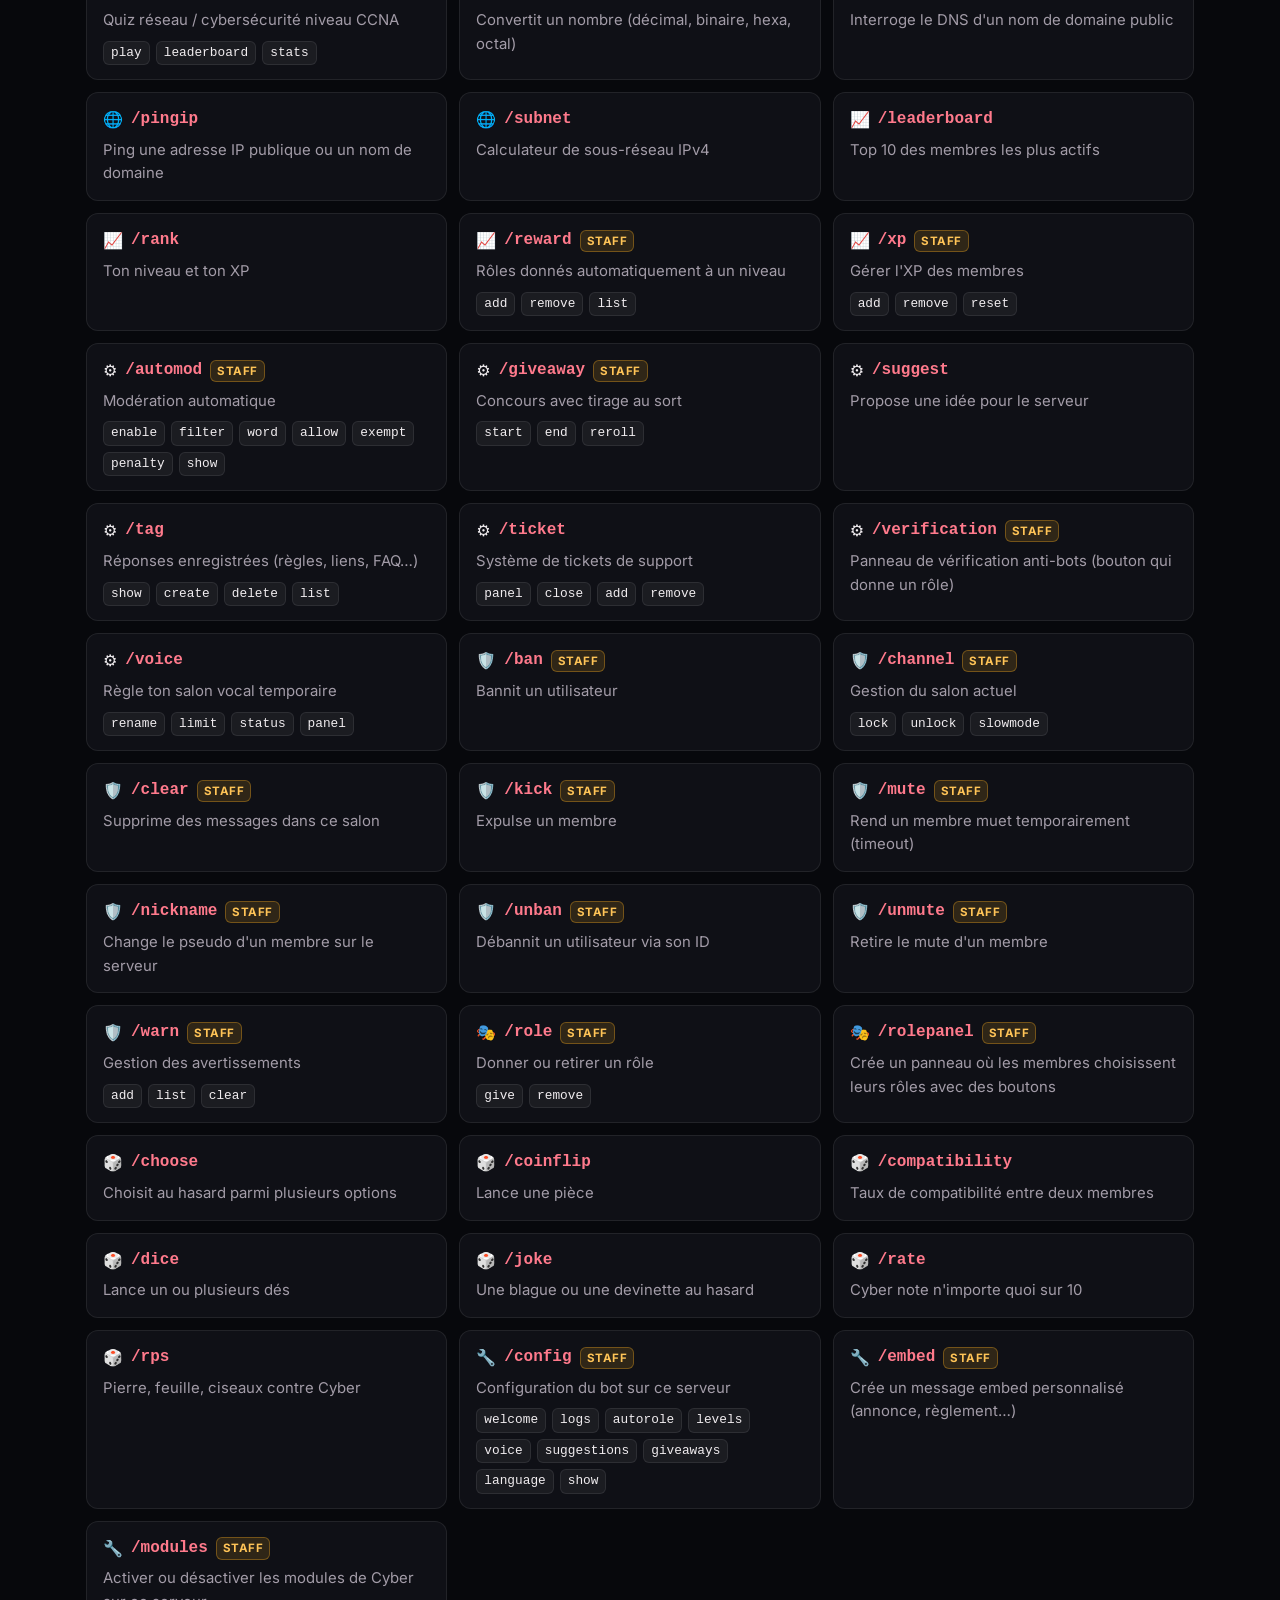
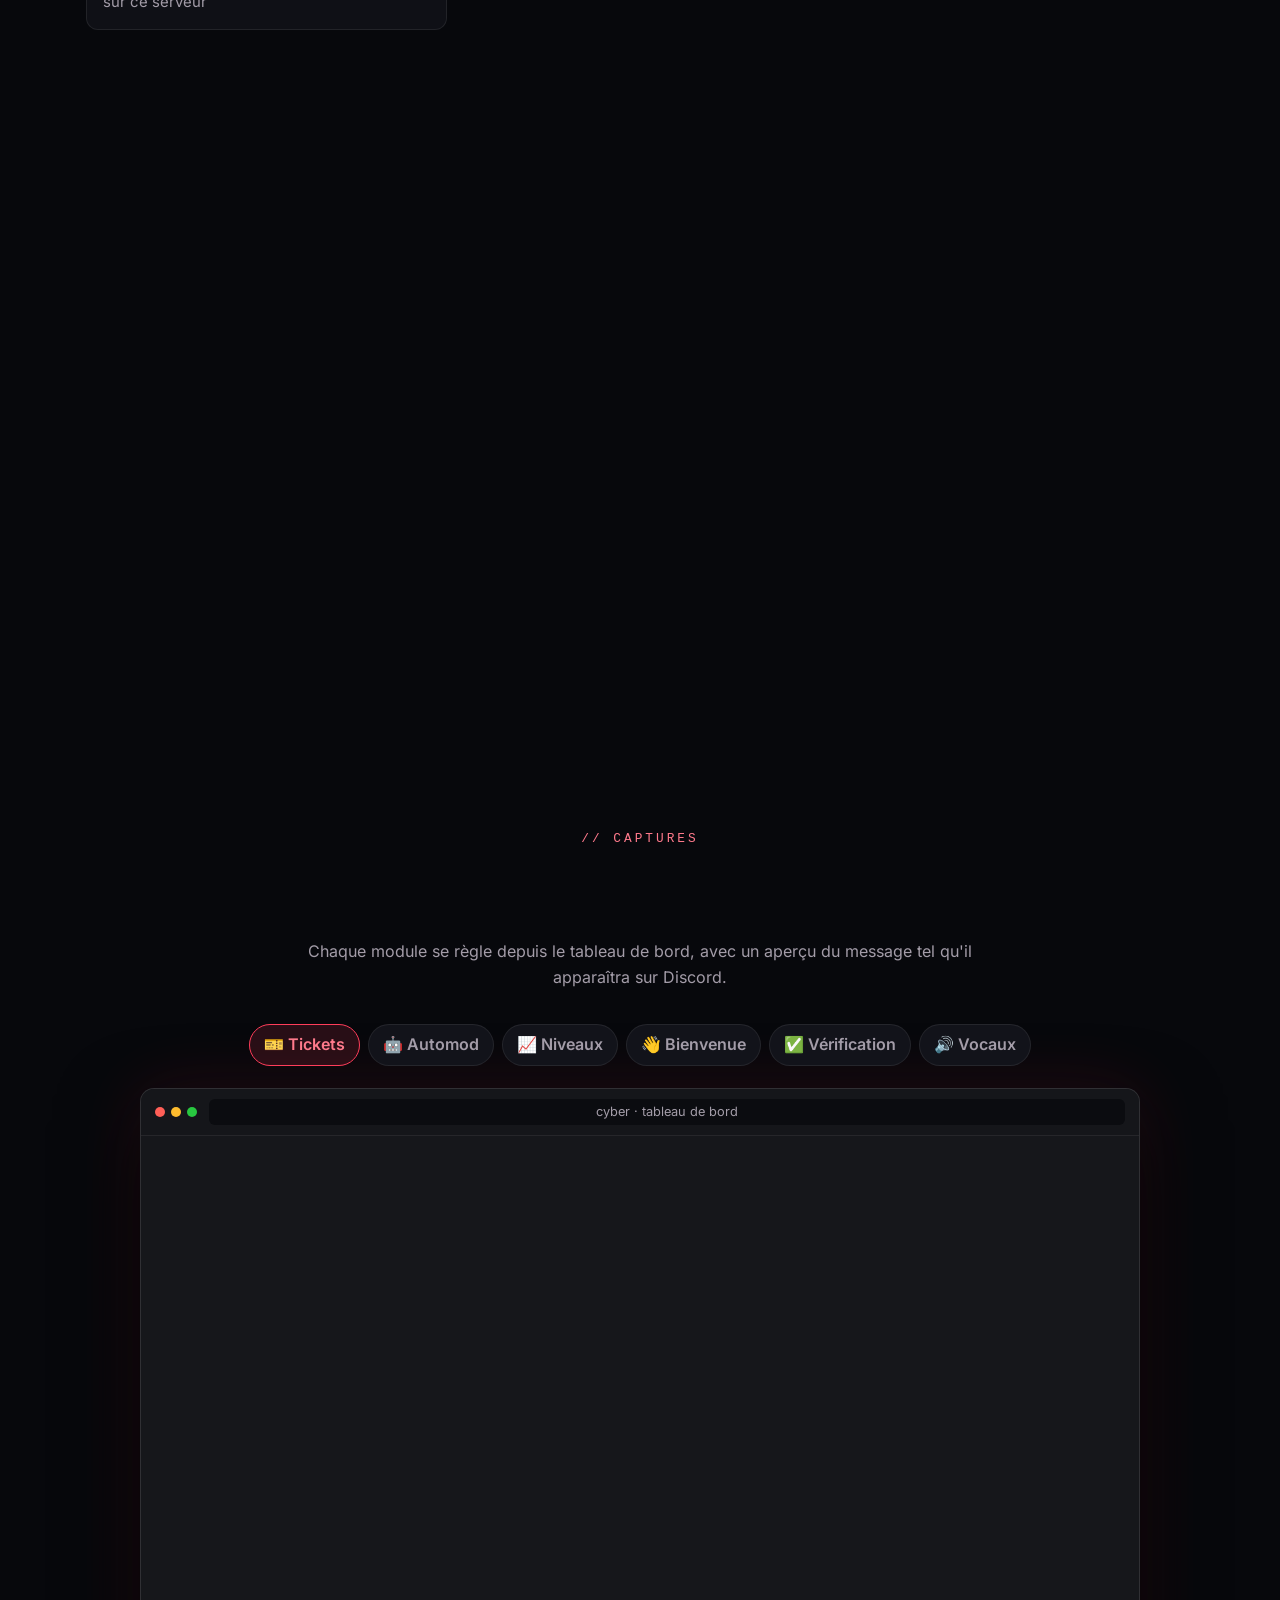
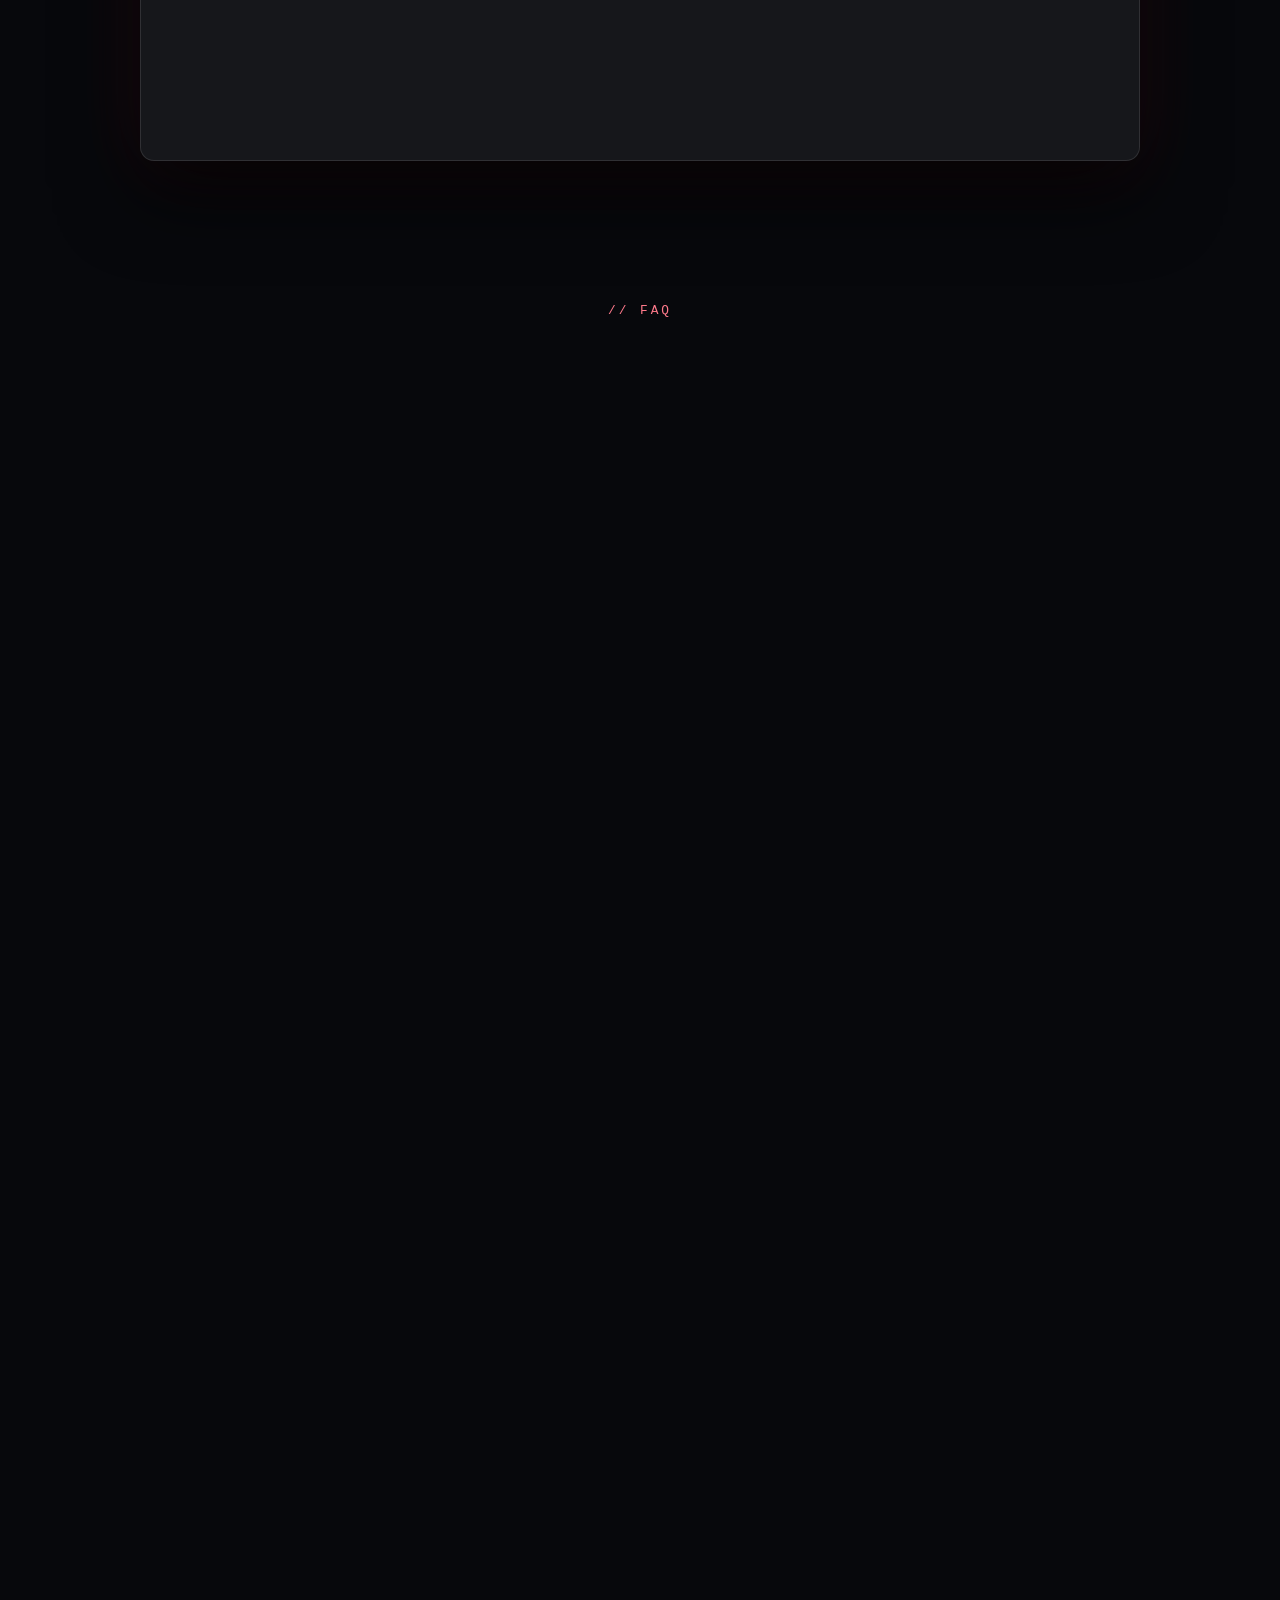
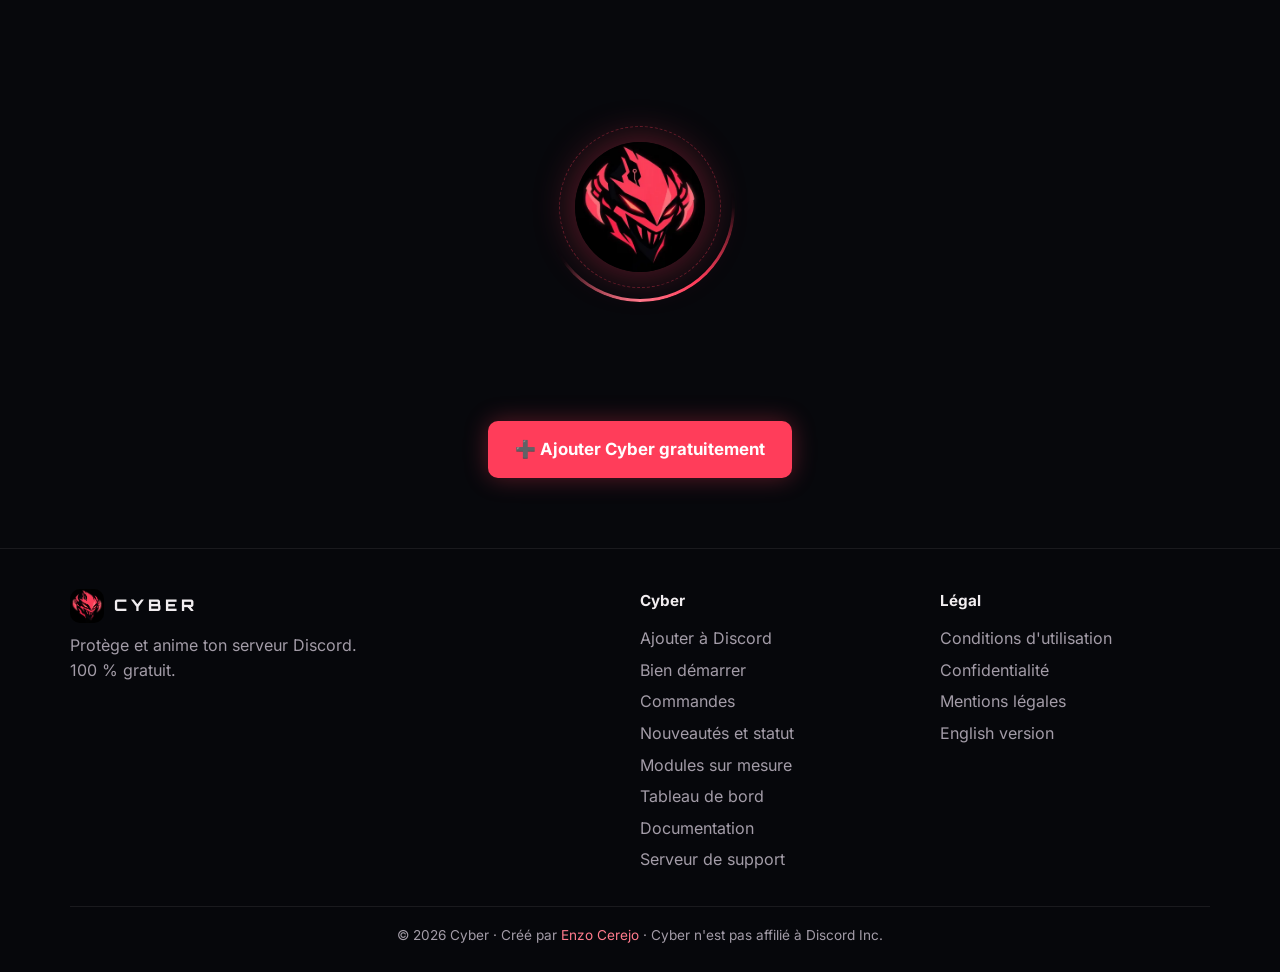
==== commit c0e3eefd: "Site v1.9.1 : Académie discrète, salons bilingues - Académie présentée comme un petit module optionn" ====
--- a/index.html
+++ b/index.html
@@ -27,7 +27,7 @@
   <link rel="apple-touch-icon" href="assets/apple-touch-icon.png">
   <link rel="manifest" href="manifest.webmanifest">
   <link rel="preload" href="assets/polices/orbitron-latin-800-normal.woff2" as="font" type="font/woff2" crossorigin>
-  <link rel="stylesheet" href="style.css?v=9f4dc6a1">
+  <link rel="stylesheet" href="style.css?v=7a0ddb4d">
   <script type="application/ld+json">{"@context": "https://schema.org", "@type": "SoftwareApplication", "name": "Cyber", "applicationCategory": "CommunicationApplication", "operatingSystem": "Discord", "url": "https://cyberbot.fr/", "image": "https://cyberbot.fr/assets/og-image.jpg", "description": "Cyber protège et anime ton serveur Discord : modération, automod, niveaux, tickets, giveaways, vérification et outils réseau. 100 % gratuit.", "inLanguage": "fr", "offers": {"@type": "Offer", "price": "0", "priceCurrency": "EUR"}, "author": {"@type": "Person", "name": "Enzo Cerejo"}}</script>
 </head>
 <body>
@@ -87,8 +87,8 @@
     <!-- Bandeau défilant -->
     <div class="marquee" aria-hidden="true">
       <div class="marquee-track">
-        <span>/ban</span><span>/automod</span><span>/rank</span><span>/ticket</span><span>/giveaway</span><span>/verification</span><span>/subnet</span><span>/dns</span><span>/userinfo</span><span>/leaderboard</span><span>/mute</span><span>/rolepanel</span>
-        <span>/ban</span><span>/automod</span><span>/rank</span><span>/ticket</span><span>/giveaway</span><span>/verification</span><span>/subnet</span><span>/dns</span><span>/userinfo</span><span>/leaderboard</span><span>/mute</span><span>/rolepanel</span>
+        <span>/ban</span><span>/automod</span><span>/rank</span><span>/ticket</span><span>/giveaway</span><span>/verification</span><span>/warn</span><span>/poll</span><span>/userinfo</span><span>/leaderboard</span><span>/mute</span><span>/rolepanel</span>
+        <span>/ban</span><span>/automod</span><span>/rank</span><span>/ticket</span><span>/giveaway</span><span>/verification</span><span>/warn</span><span>/poll</span><span>/userinfo</span><span>/leaderboard</span><span>/mute</span><span>/rolepanel</span>
       </div>
     </div>
 
@@ -149,7 +149,7 @@
         <article class="card module-pub">
           <span class="ico">🧩</span>
           <h3>Modules en plus</h3>
-          <p>Ajoute des fonctions à la carte depuis le tableau de bord, comme l'Académie réseau &amp; cyber, un module fait par passion.</p>
+          <p>Ajoute des fonctions à la carte depuis le tableau de bord, ou demande un module codé exprès pour ton serveur.</p>
           <a class="btn ghost small" href="#modules">Voir les modules →</a>
         </article>
       </div>
@@ -217,16 +217,6 @@
       <p class="lead">La base (Communauté + Sécurité) est toujours là. Le reste, tu le choisis dans l'onglet <b>Modules publics</b> du tableau de bord.</p>
       <div class="modules-vitrine">
         <article class="card module-carte">
-          <span class="ico">🎓</span>
-          <span class="module-badge">Module fait par passion</span>
-          <h3>Académie réseau &amp; cyber</h3>
-          <p>Un module optionnel, créé par passion par Enzo (étudiant en réseaux) : 47 fiches de cours niveau CCNA, 498 questions de quiz avec classement, défi du jour, glossaire et outils réseau. Il n'est pas activé par défaut : installe-le seulement si ton serveur parle informatique.</p>
-          <div class="term">
-            <div><span class="p">&gt;</span> /learn topic:VLAN</div>
-            <div class="ok">✔ Fiche ouverte · CCNA 2 (SRWE)</div>
-          </div>
-        </article>
-        <article class="card module-carte">
           <span class="ico">🧩</span>
           <span class="module-badge">Dans le tableau de bord</span>
           <h3>Modules publics</h3>
@@ -241,6 +231,7 @@
           <a class="btn ghost" href="modules.html">Découvrir →</a>
         </article>
       </div>
+      <p class="module-discret"><span aria-hidden="true">🎓</span> Un exemple déjà disponible : l'<b>Académie</b>, un petit module fait par Enzo, par passion pour l'infra réseau (cours niveau CCNA, quiz). Il est optionnel et n'est pas activé par défaut. <a href="docs/PORTFOLIO.html">Le portfolio d'Enzo</a></p>
     </section>
 
     <!-- Commandes -->
@@ -310,7 +301,7 @@
         <details><summary>Il me manque une fonction, c'est possible ?</summary><p>Propose-la sur le serveur de support : les meilleures idées sont ajoutées pour tout le monde. Les <a href="modules.html">modules sur mesure</a>, codés pour un seul serveur, arrivent bientôt.</p></details>
         <details><summary>Les commandes n'apparaissent pas, que faire ?</summary><p>Attends quelques minutes puis redémarre Discord (Ctrl + R). Vérifie aussi que Cyber a bien été invité avec la permission « applications.commands ».</p></details>
         <details><summary>Quelles données Cyber enregistre-t-il ?</summary><p>Uniquement ce qui est nécessaire : les réglages de ton serveur, l'XP des membres et les avertissements. Aucune donnée n'est vendue ni partagée. Tout est détaillé dans la <a href="confidentialite.html">politique de confidentialité</a>.</p></details>
-        <details><summary>C'est quoi l'Académie ?</summary><p>Un module optionnel, fait par passion, pour apprendre le réseau et la cybersécurité directement sur Discord : fiches de cours sur les 3 modules du CCNA, glossaire, quiz avec classement, défi du jour et une IA qui répond aux questions d'informatique. Il n'est pas activé par défaut : installe-le depuis l'onglet <b>Modules publics</b> du tableau de bord.</p></details>
+        <details><summary>C'est quoi l'Académie ?</summary><p>Un petit module optionnel, fait par passion pour l'infra réseau : des fiches de cours niveau CCNA, des quiz et quelques outils réseau. Il n'est pas activé par défaut ; installe-le depuis l'onglet <b>Modules publics</b> du tableau de bord seulement si ton serveur parle réseau.</p></details>
         <details><summary>J'ai un problème ou une idée, où demander ?</summary><p>Rejoins le <a href="https://discord.gg/erqHM5s8Vz" target="_blank" rel="noopener">serveur de support de Cyber</a> : aide, signalement de bugs et suggestions.</p></details>
         <details><summary>Qui a créé Cyber ?</summary><p>Cyber est développé par Enzo, étudiant en BTS CIEL (informatique et réseaux) passionné de cybersécurité.</p></details>
       </div>
--- a/style.css
+++ b/style.css
@@ -523,7 +523,9 @@
 .vp-coche { float: right; font-style: normal; font-size: .78rem; color: var(--ok); background: #3ddc8422; padding: 2px 8px; border-radius: 99px; }
 
 /* ---------- Vitrine des modules ---------- */
-.modules-vitrine { display: grid; grid-template-columns: repeat(3, minmax(0, 1fr)); gap: 16px; }
+.modules-vitrine { display: grid; grid-template-columns: repeat(2, minmax(0, 1fr)); gap: 16px; max-width: 980px; margin: 0 auto; }
+.module-discret { max-width: 760px; margin: 22px auto 0; text-align: center; color: var(--mut); font-size: .9rem; }
+.module-discret a { white-space: nowrap; }
 .module-carte { position: relative; display: flex; flex-direction: column; gap: 6px; }
 .module-carte::after {
   content: ""; position: absolute; inset: -1px; border-radius: inherit; padding: 1px; pointer-events: none;
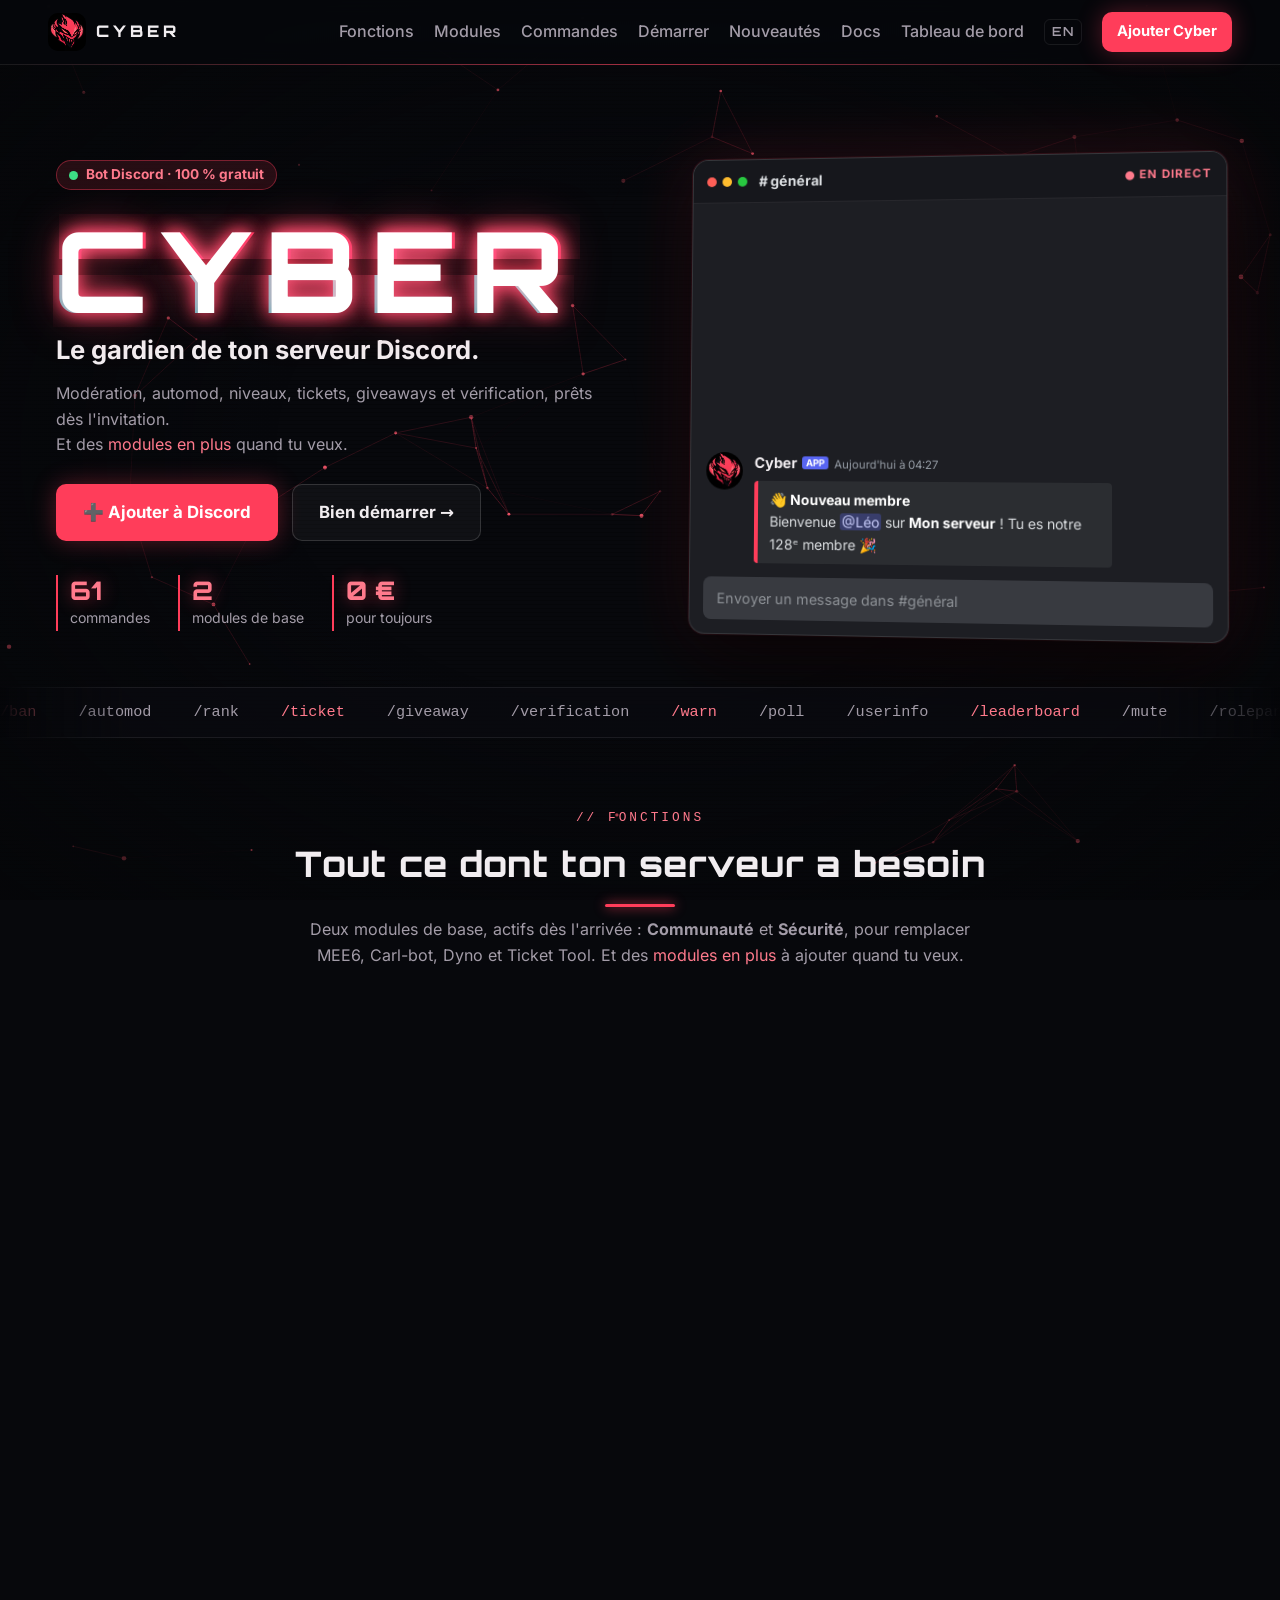
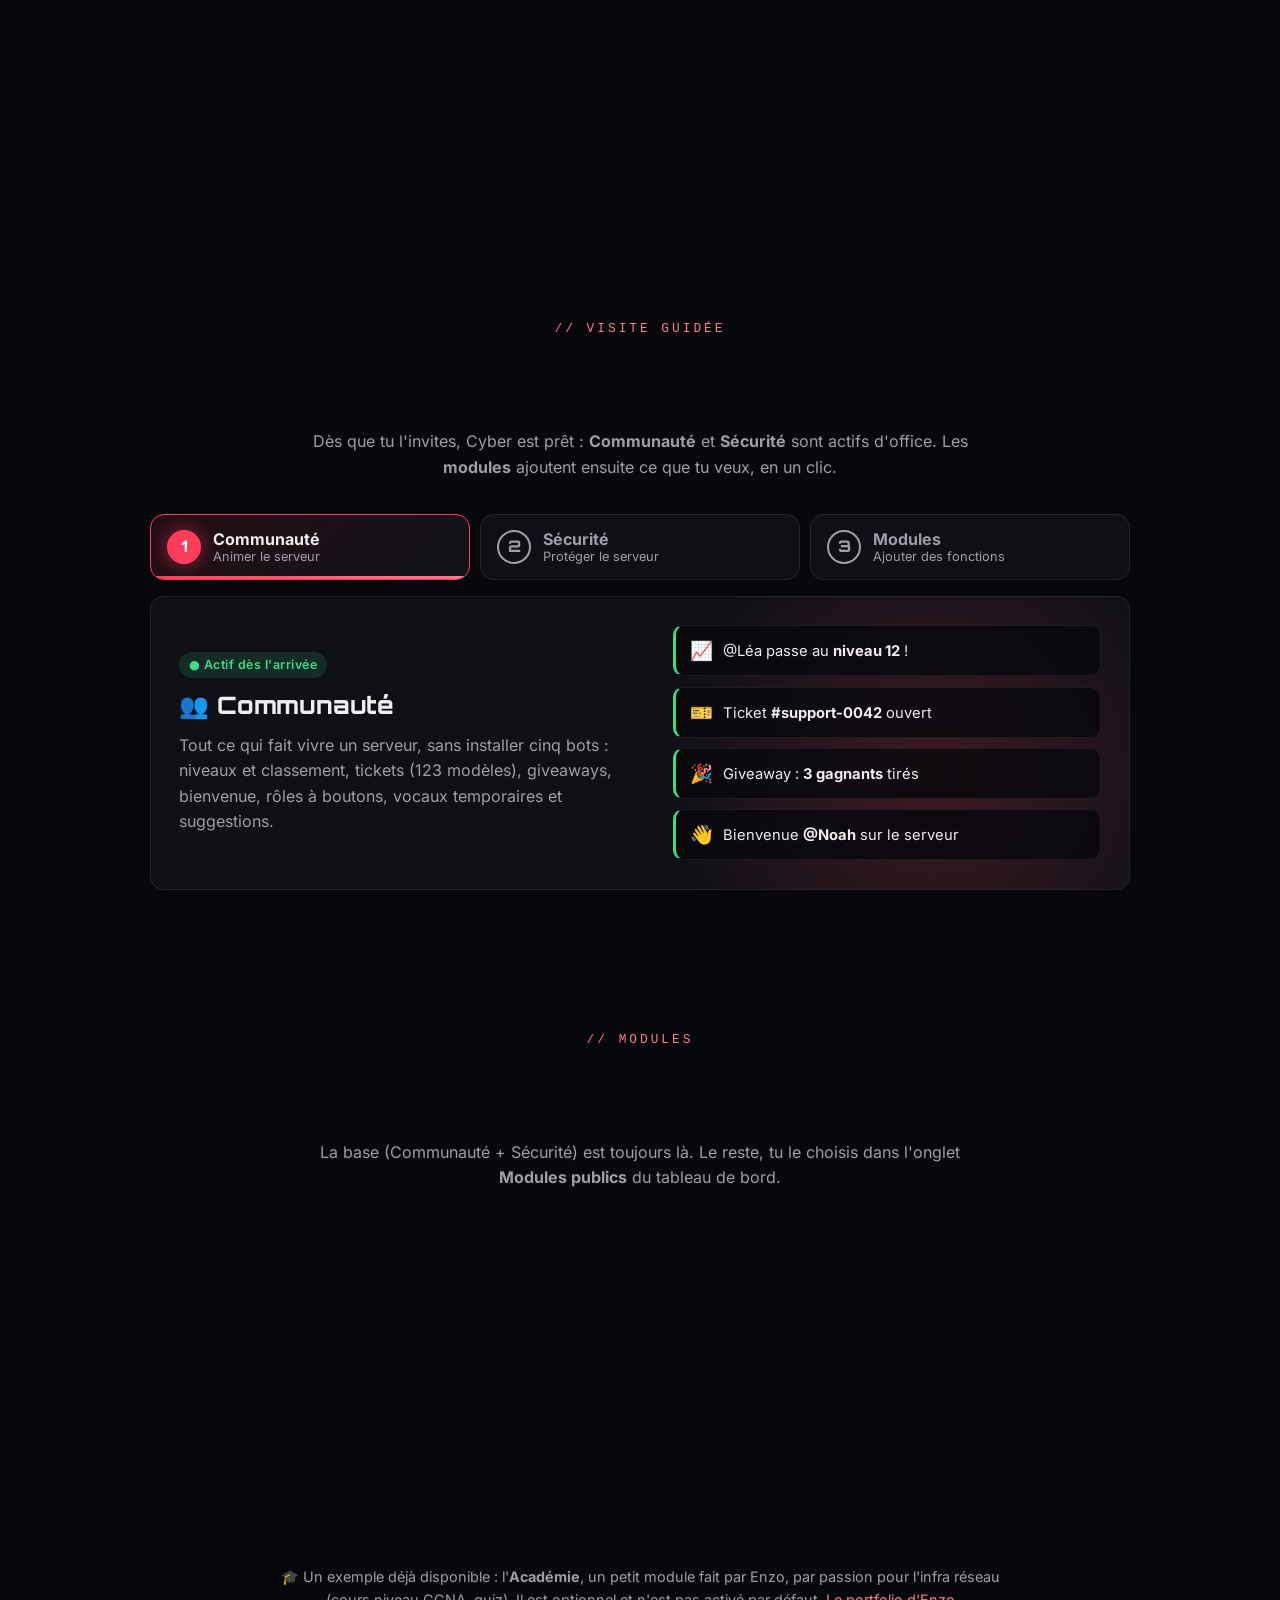
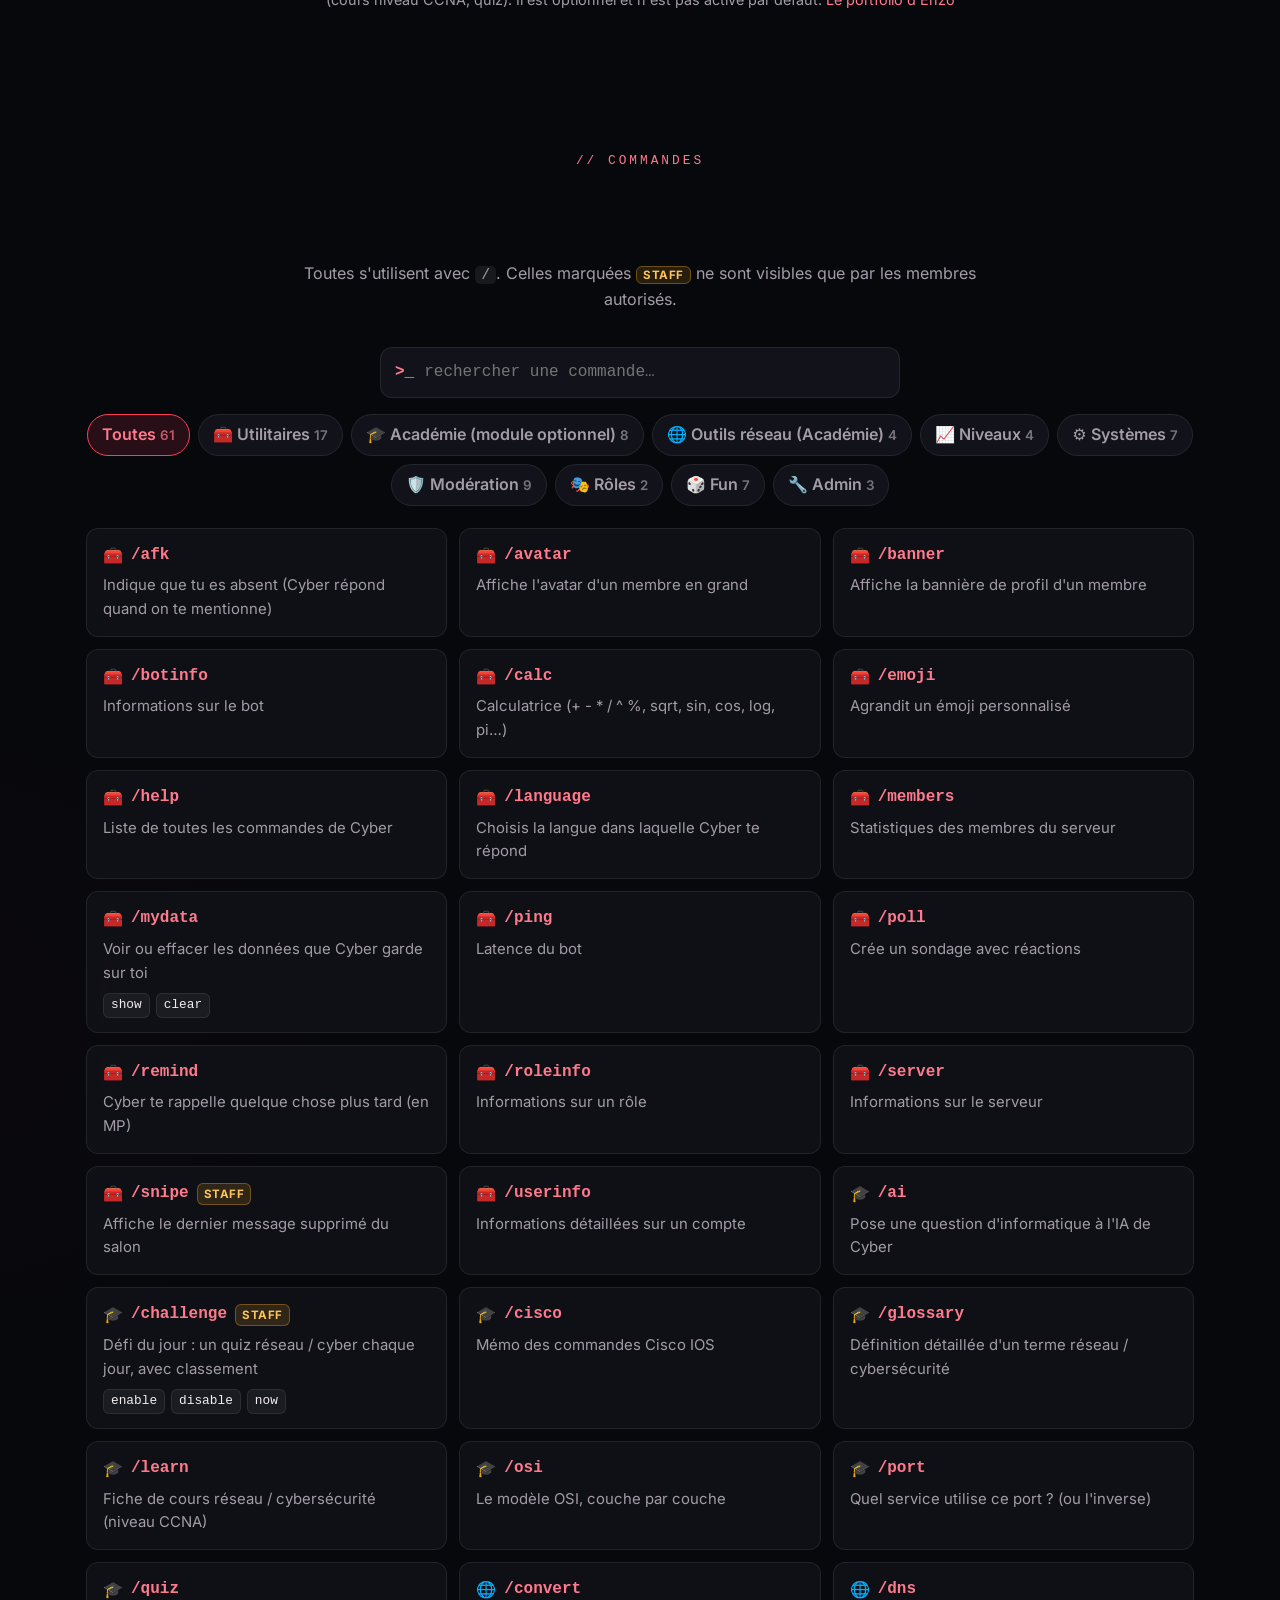
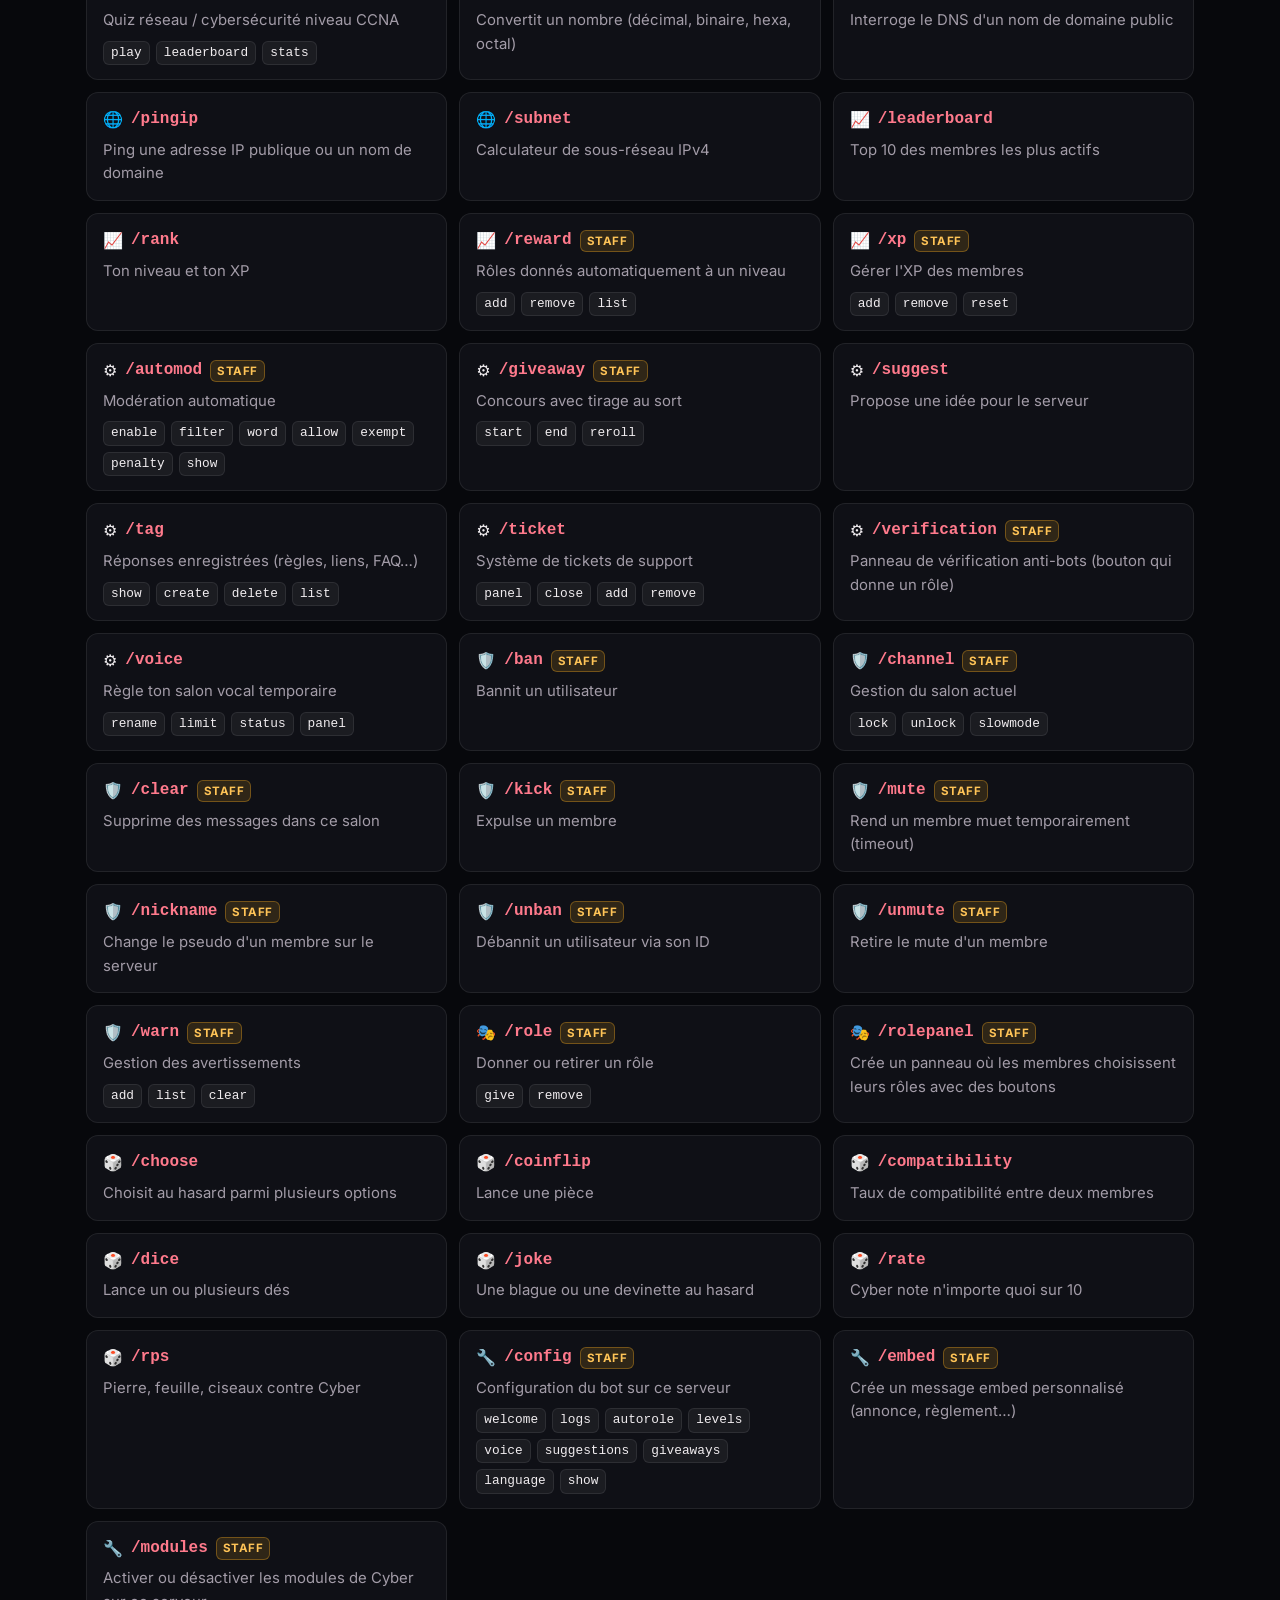
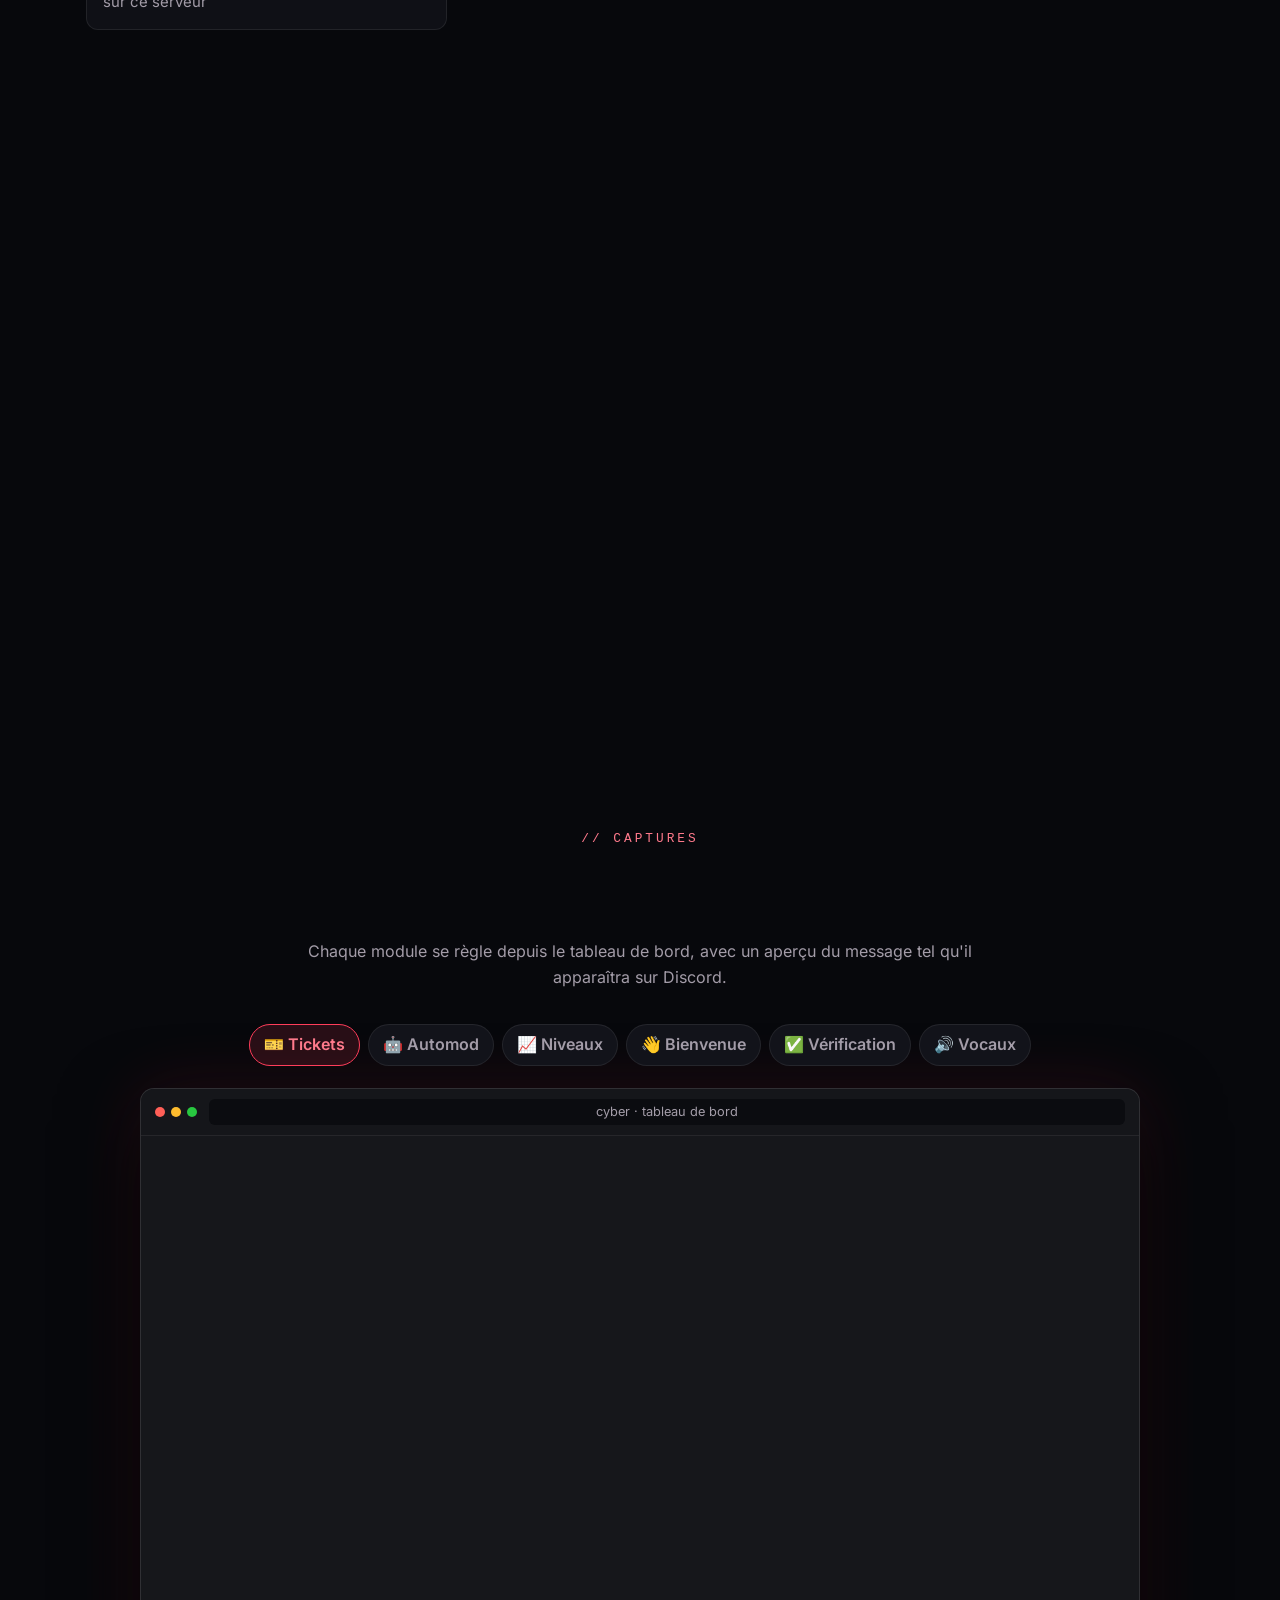
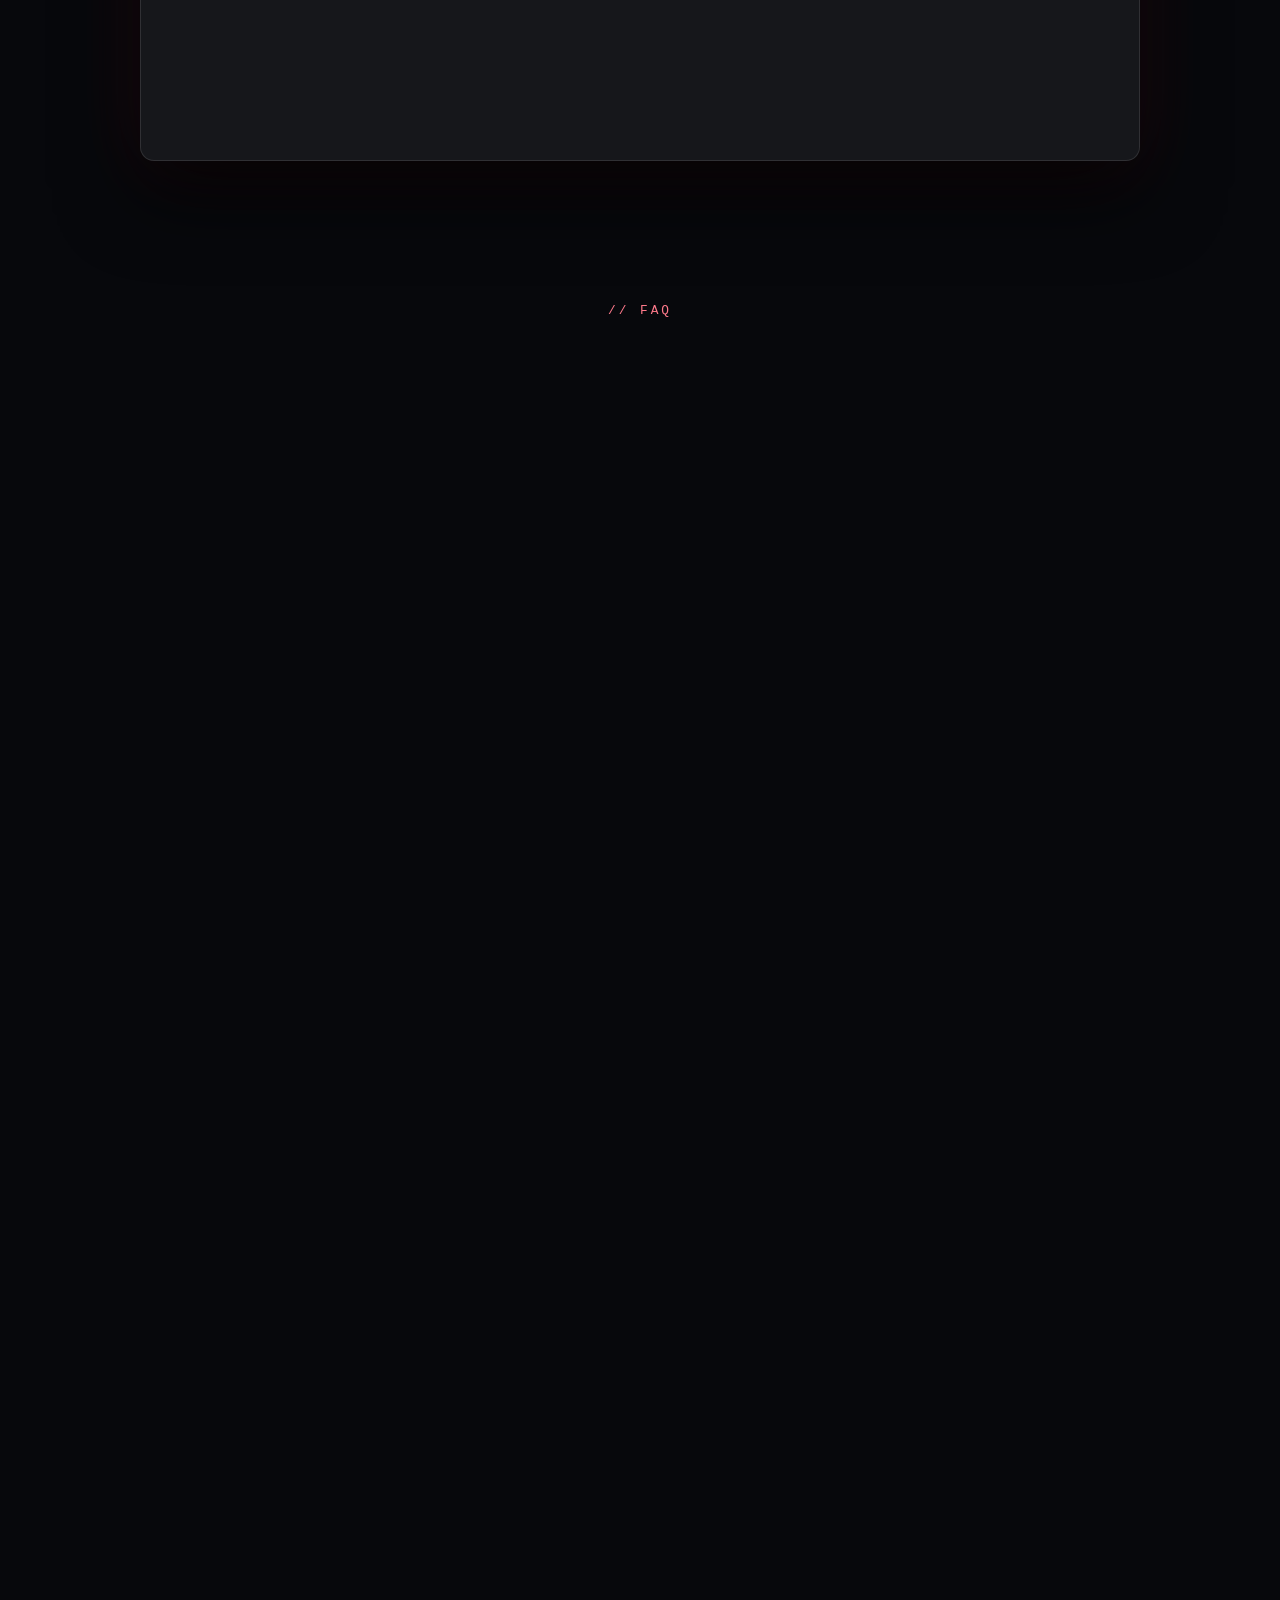
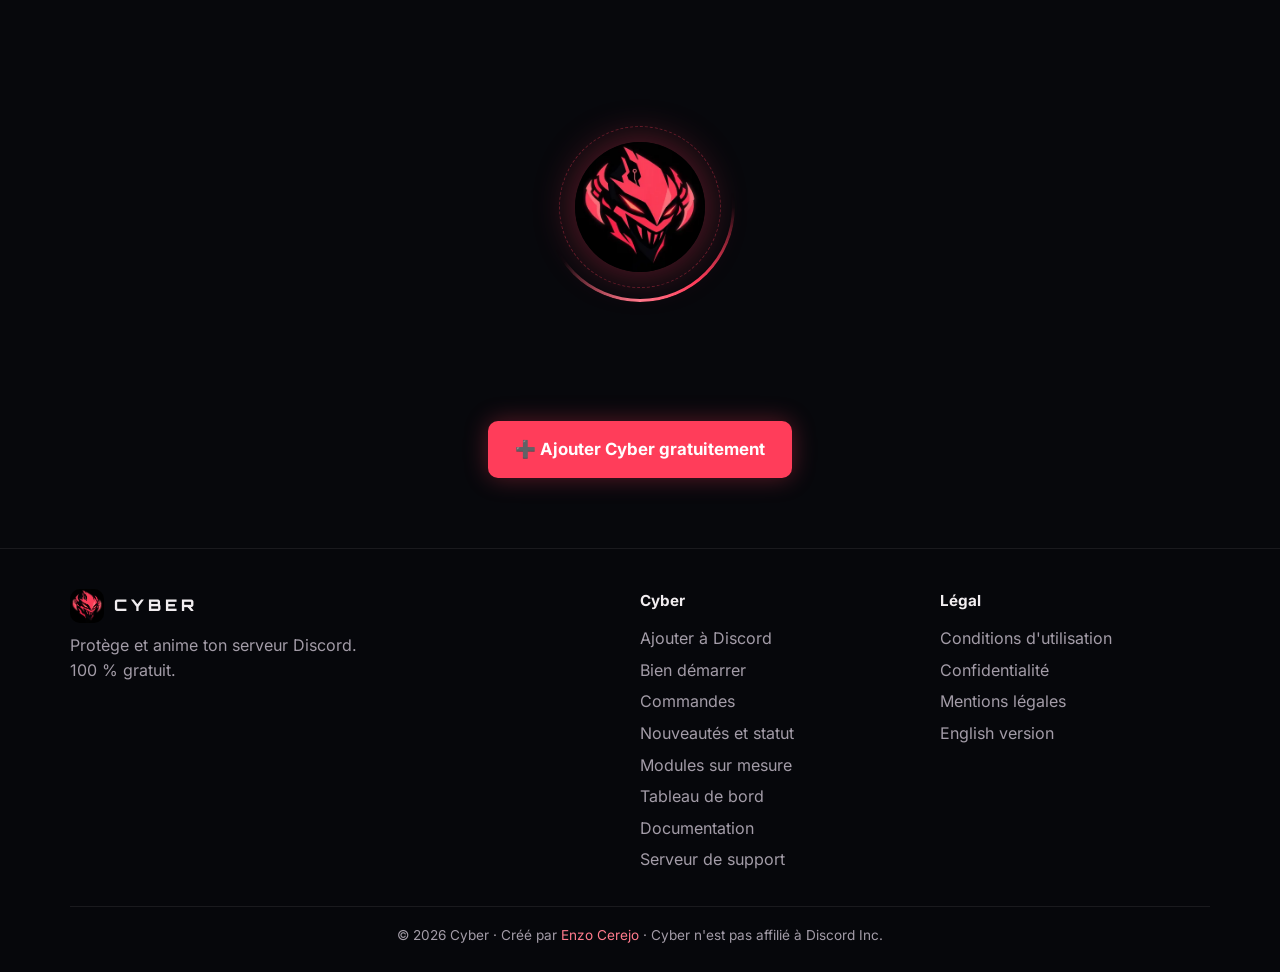
==== commit 9c7cc03c: "Nouveautés : tableau de bord en anglais (bouton EN/FR) Co-Authored-By: Claude Opus 5.5 <noreply@anth" ====
--- a/index.html
+++ b/index.html
@@ -365,7 +365,7 @@
   </footer>
 
   <script src="config.js?v=d0782783"></script>
-  <script src="commandes.js?v=0b6a40eb"></script>
+  <script src="commandes.js?v=9313fdc8"></script>
   <script src="script.js?v=219772ab"></script>
 </body>
 </html>
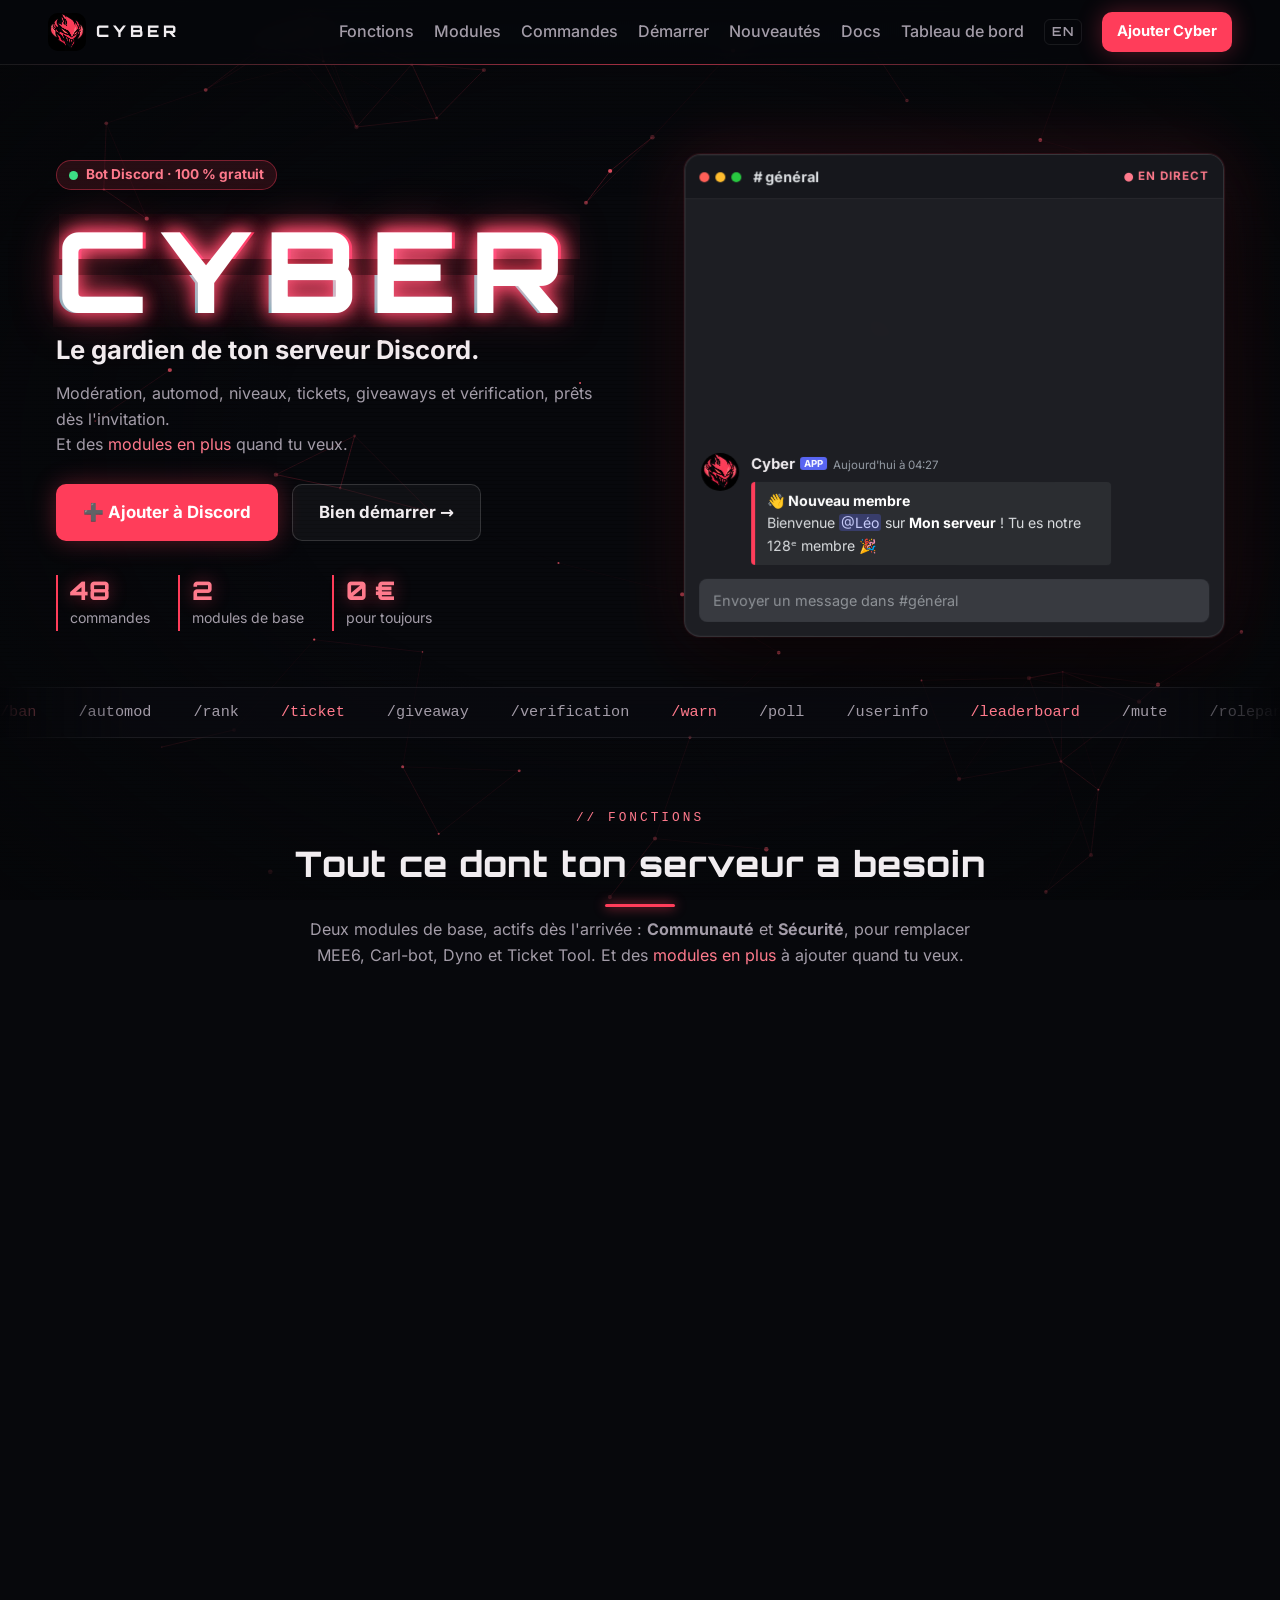
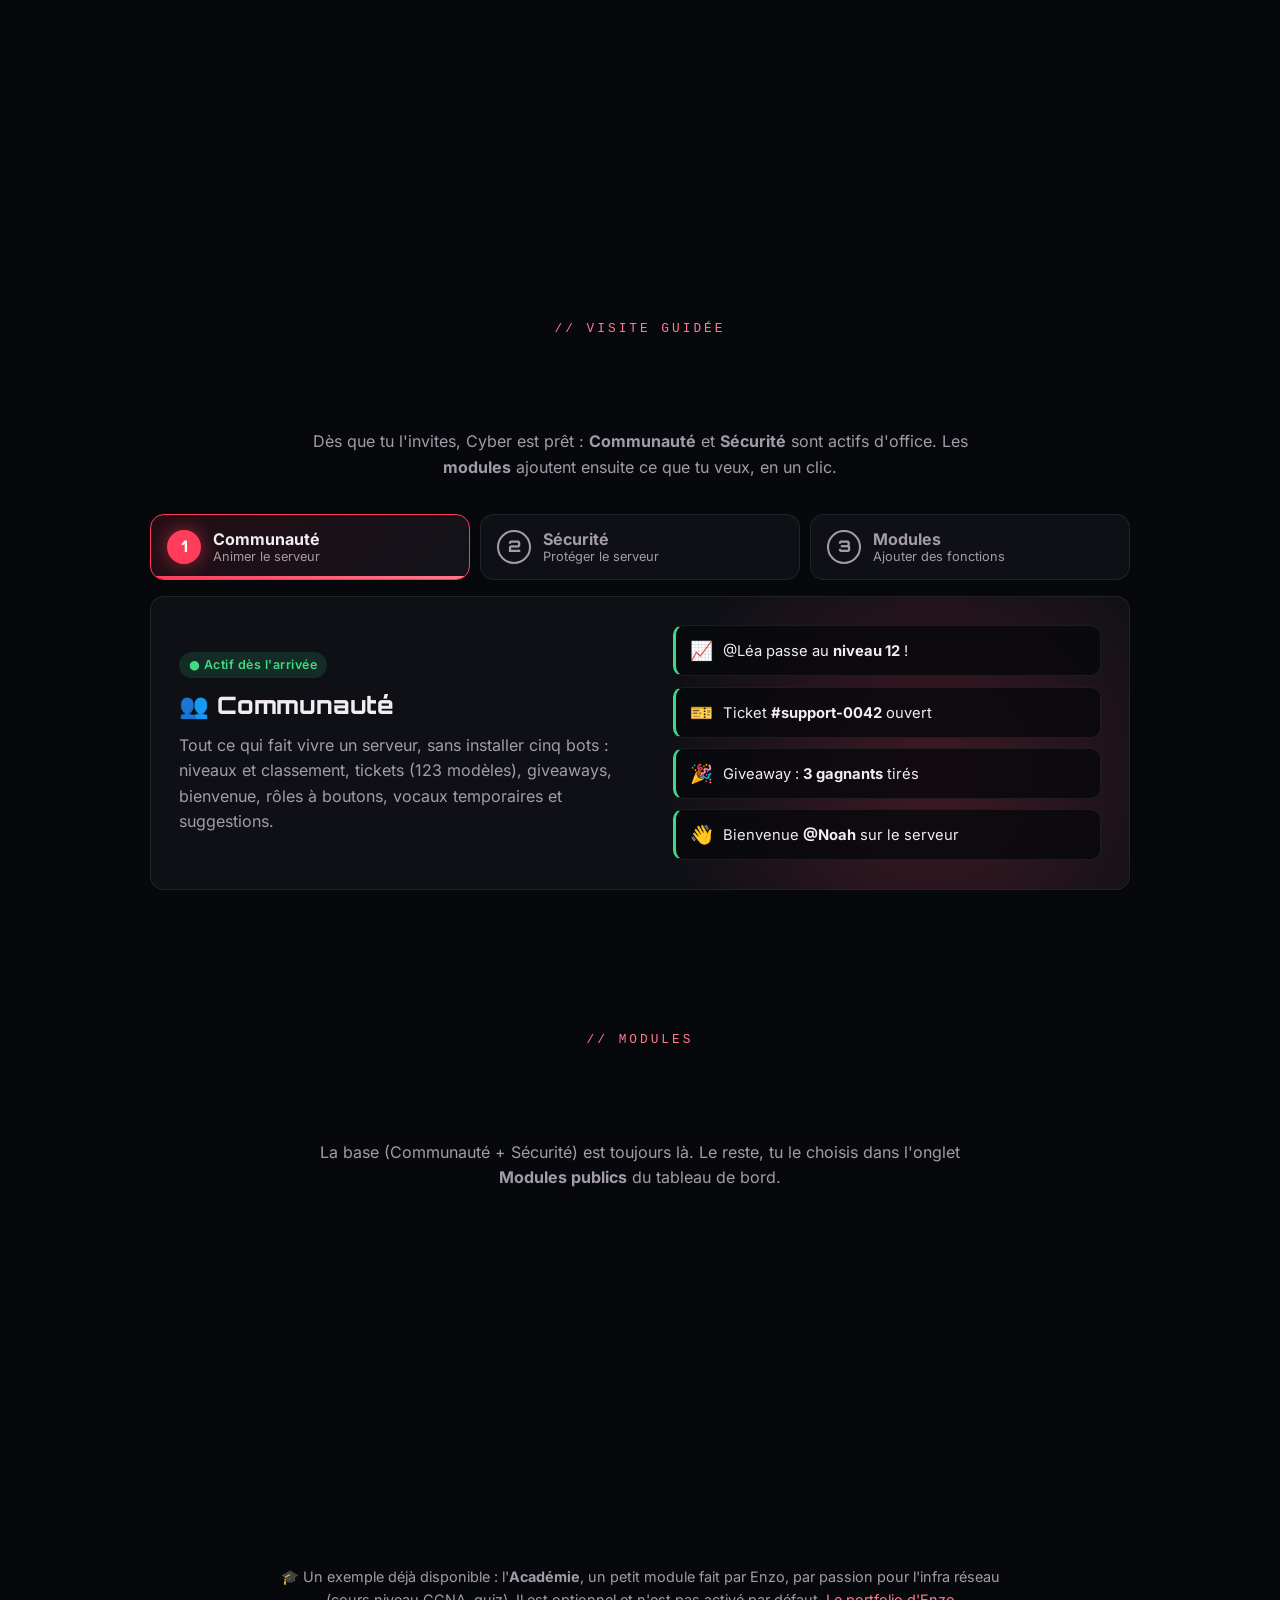
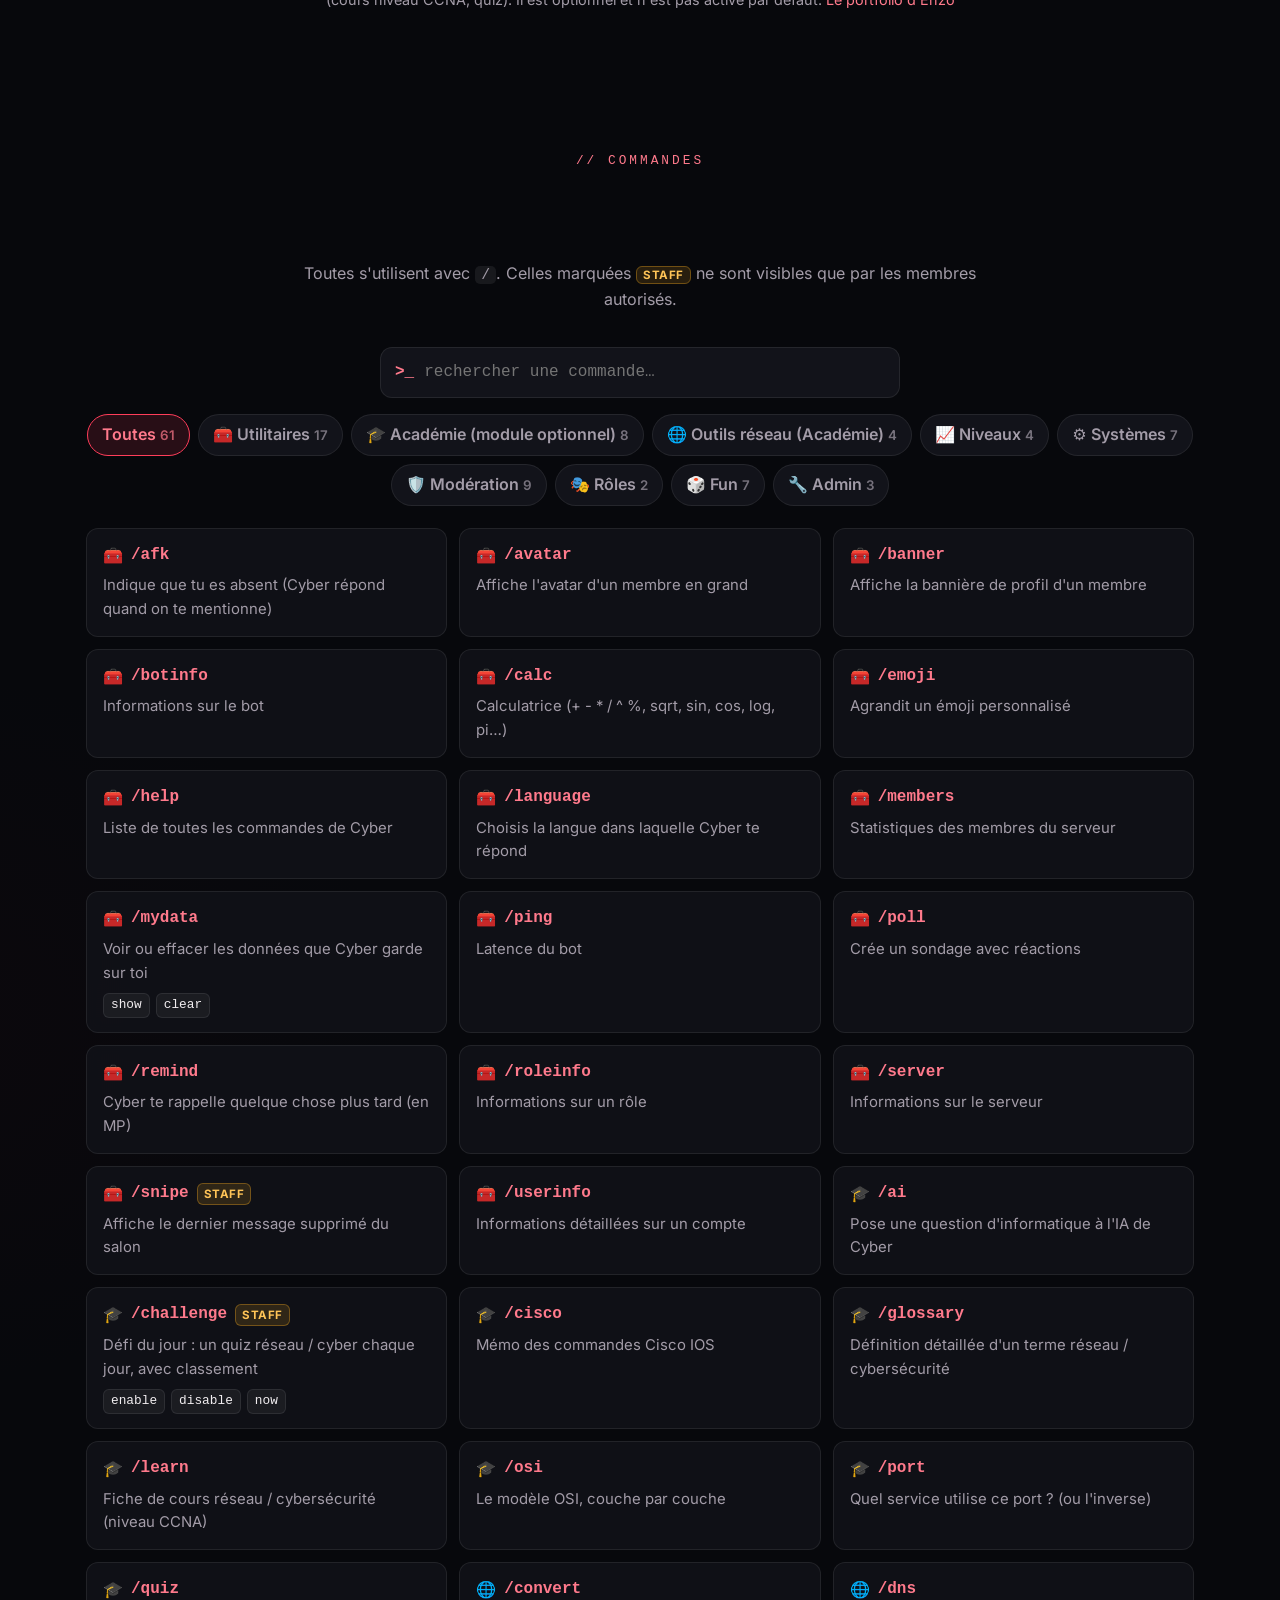
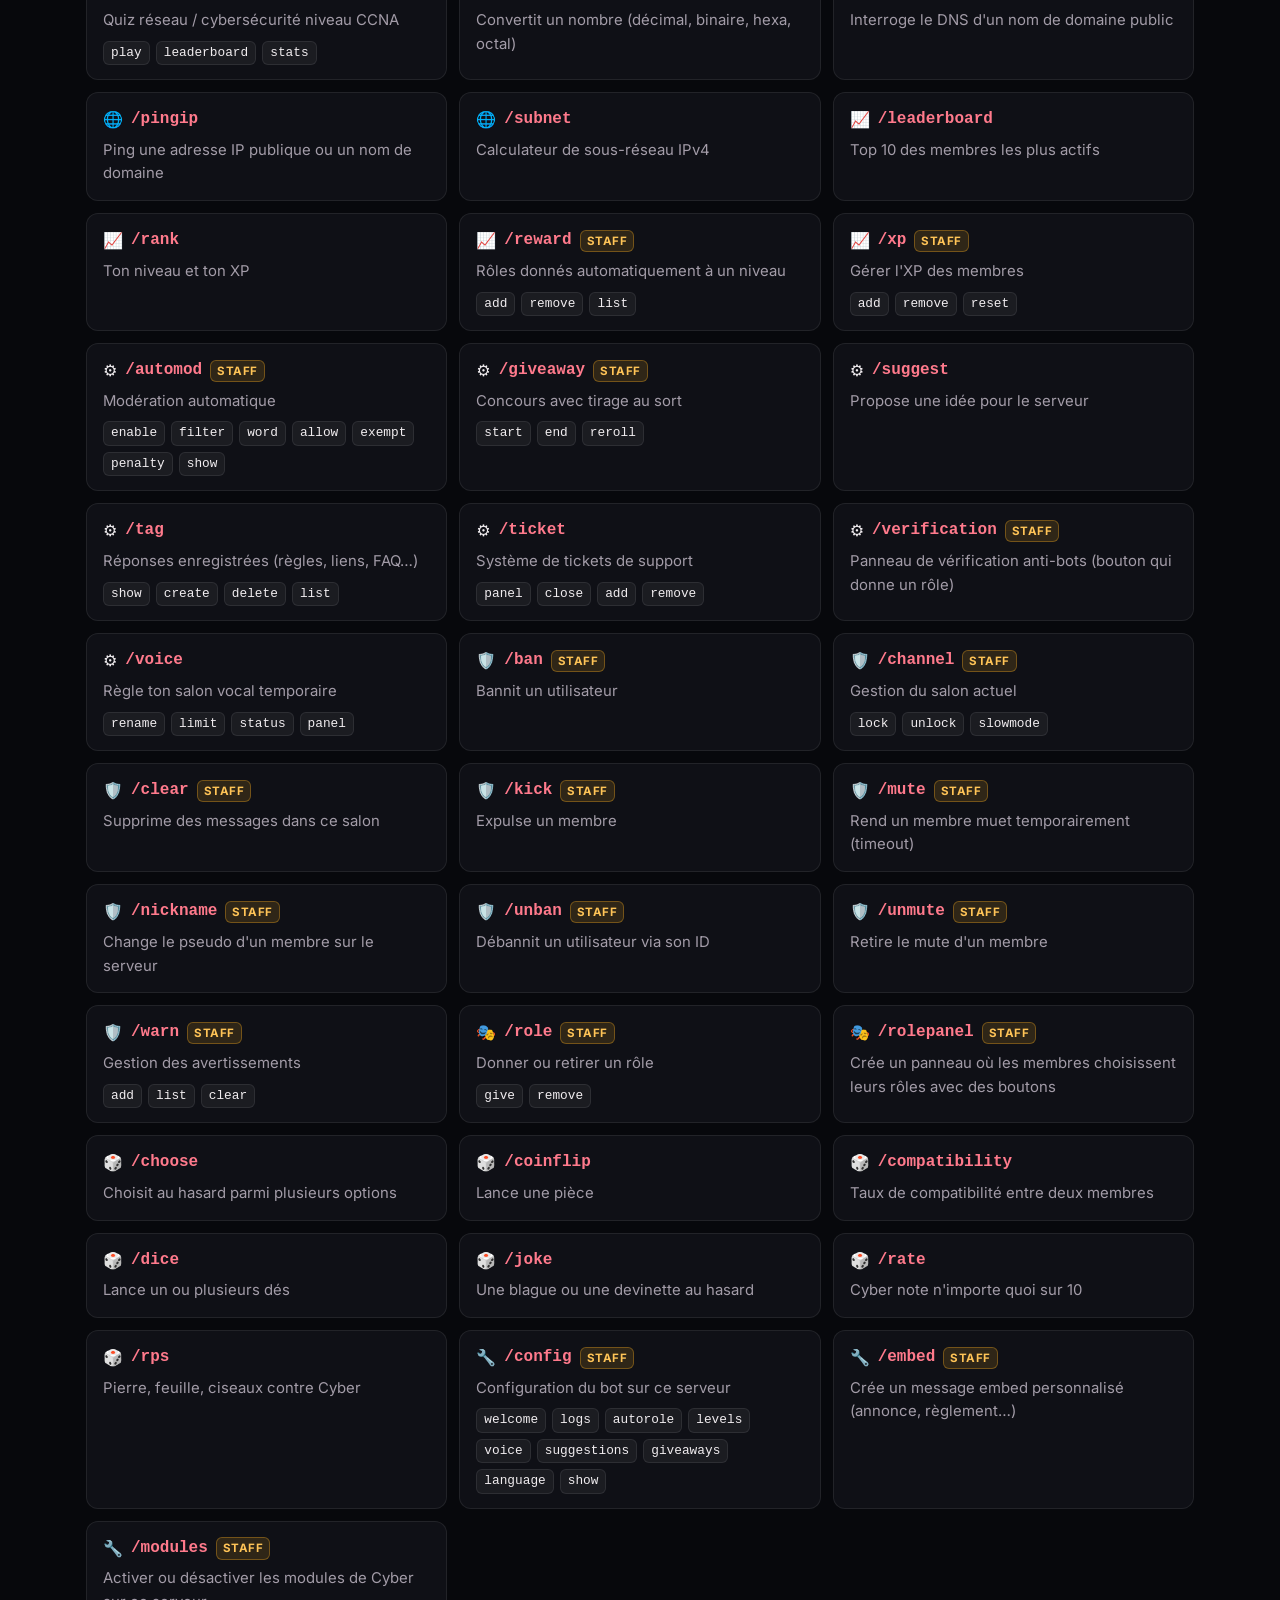
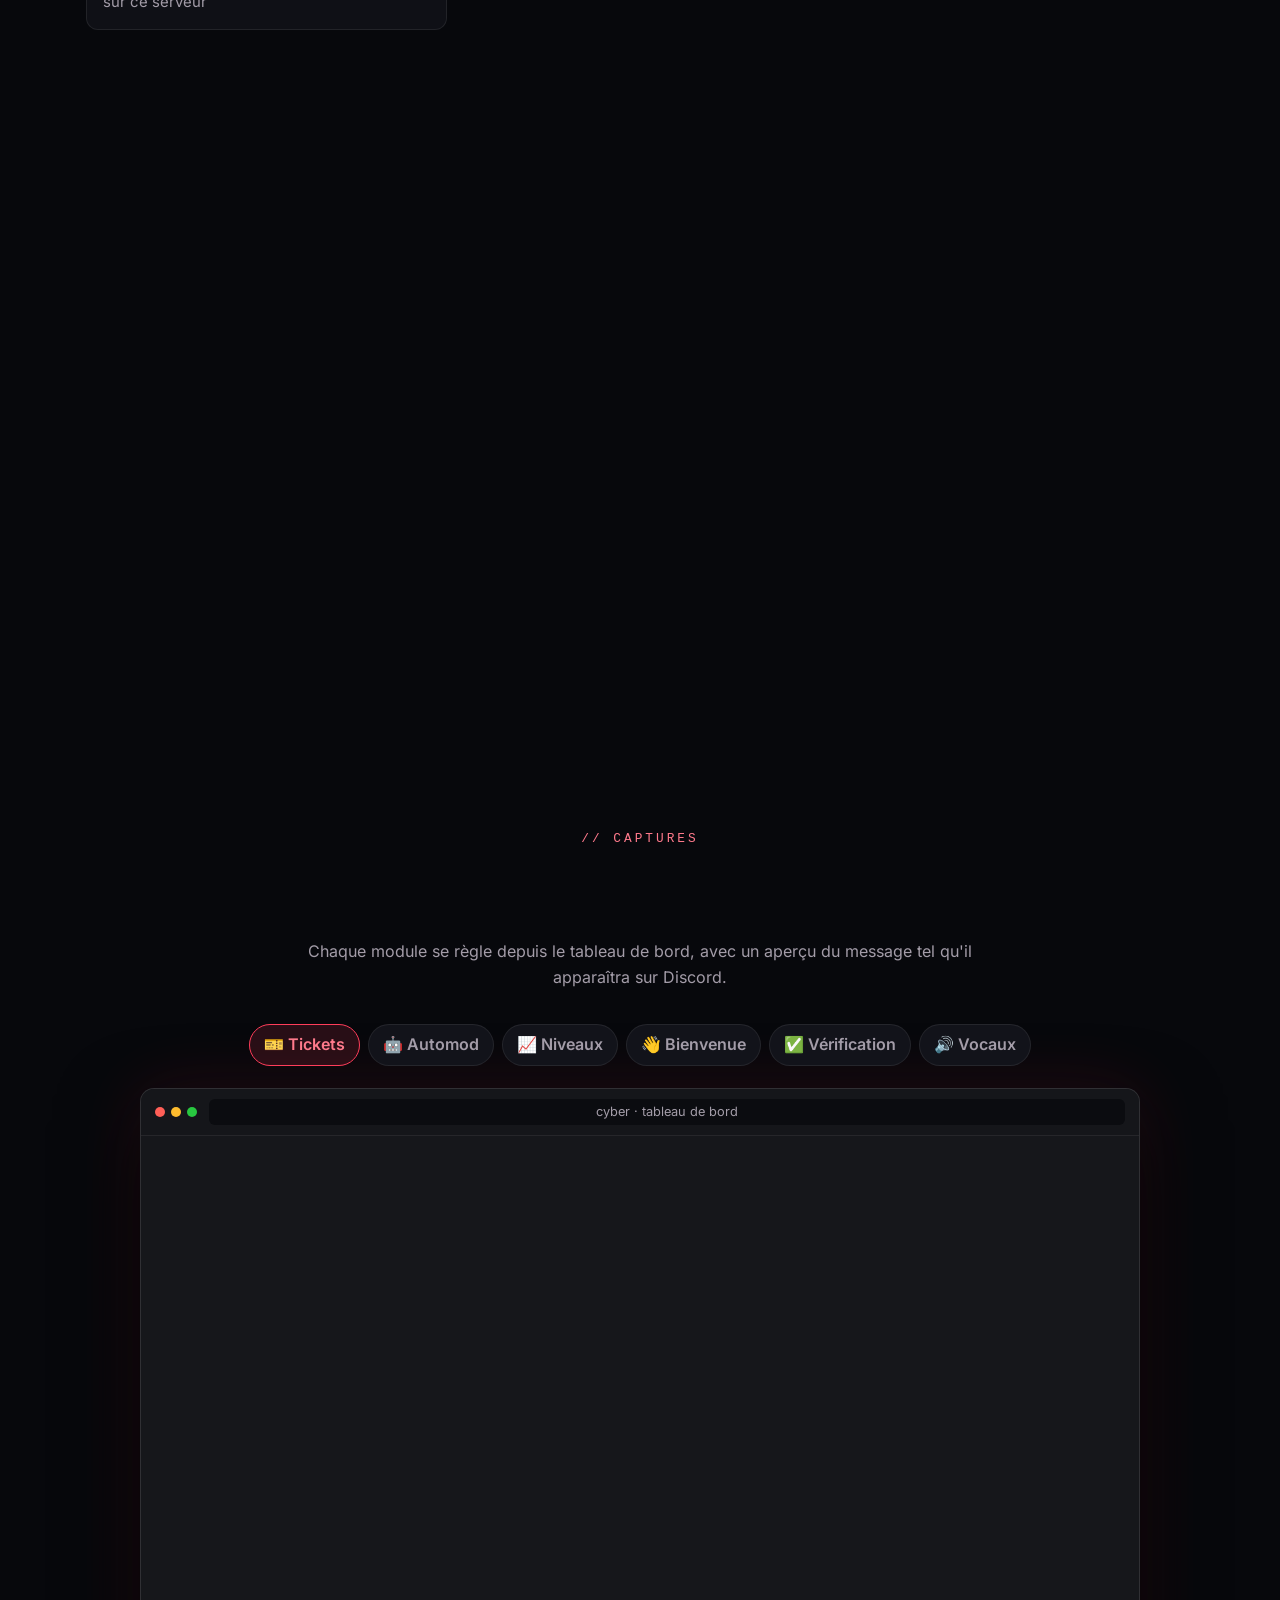
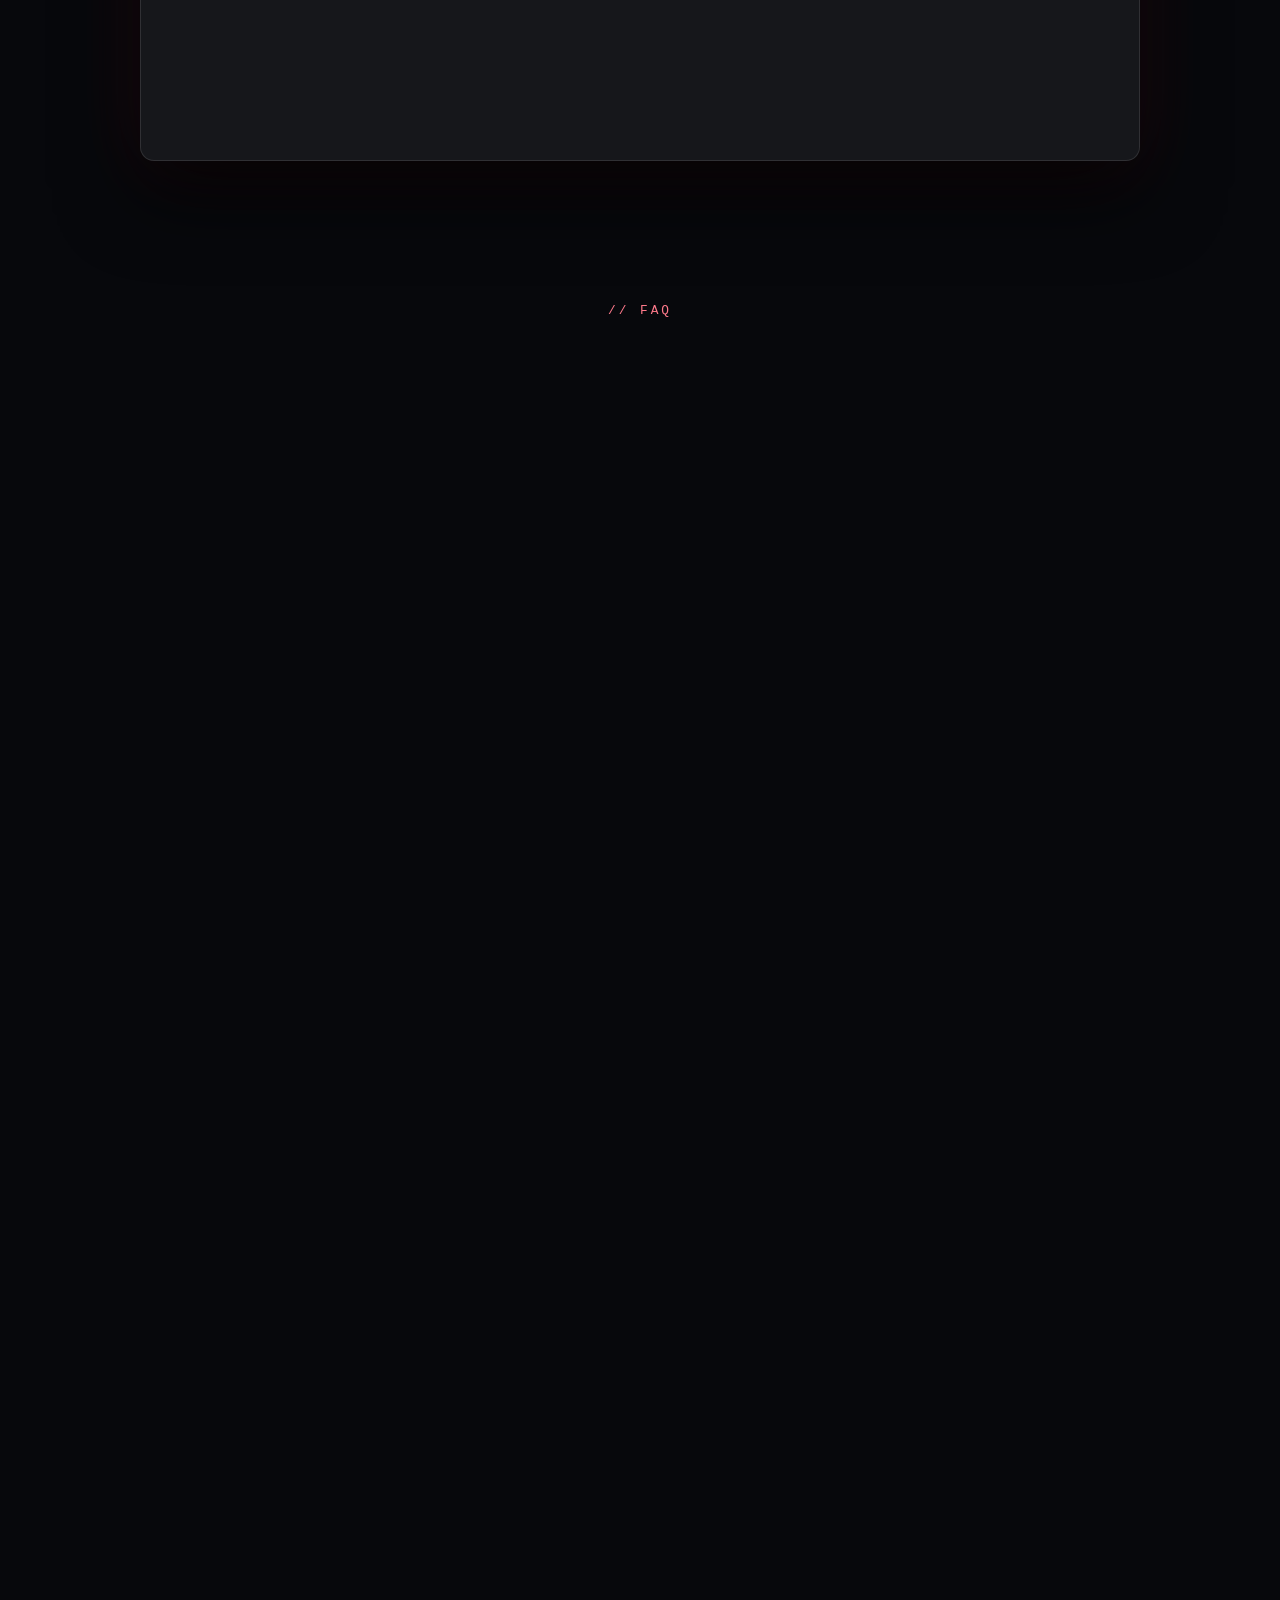
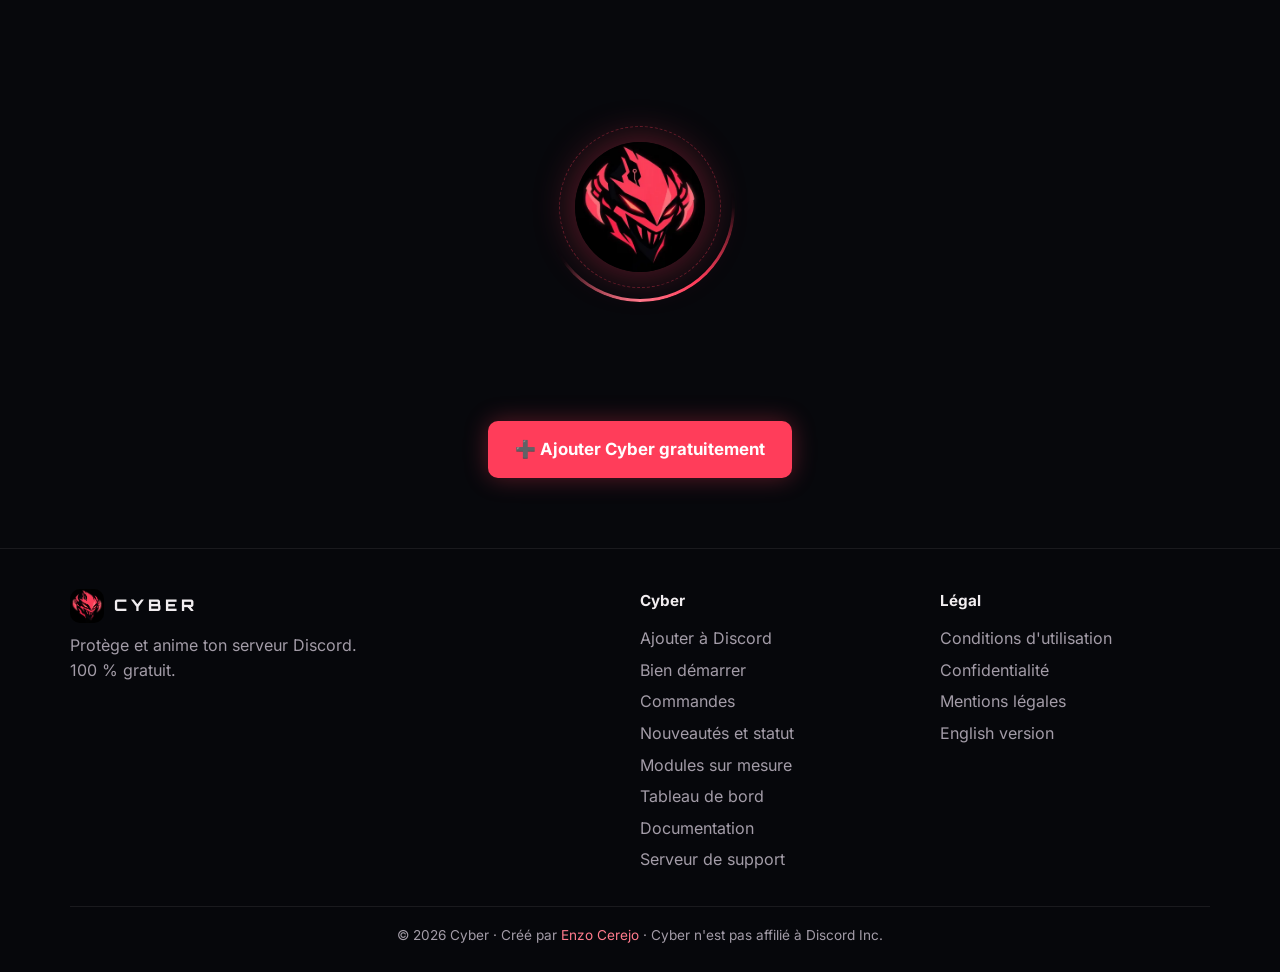
==== commit dc9125ae: "Site : « membres sur le Discord » au lieu de « membres sur le support » Co-Authored-By: Claude Opus " ====
--- a/index.html
+++ b/index.html
@@ -68,7 +68,7 @@
           <li><b id="nb-commandes">61</b><span>commandes</span></li>
           <li><b>2</b><span>modules de base</span></li>
           <li><b>0 €</b><span>pour toujours</span></li>
-          <li data-support hidden><b data-support-membres>–</b><span>membres sur le support</span></li>
+          <li data-support hidden><b data-support-membres>–</b><span>membres sur le Discord</span></li>
         </ul>
       </div>
 
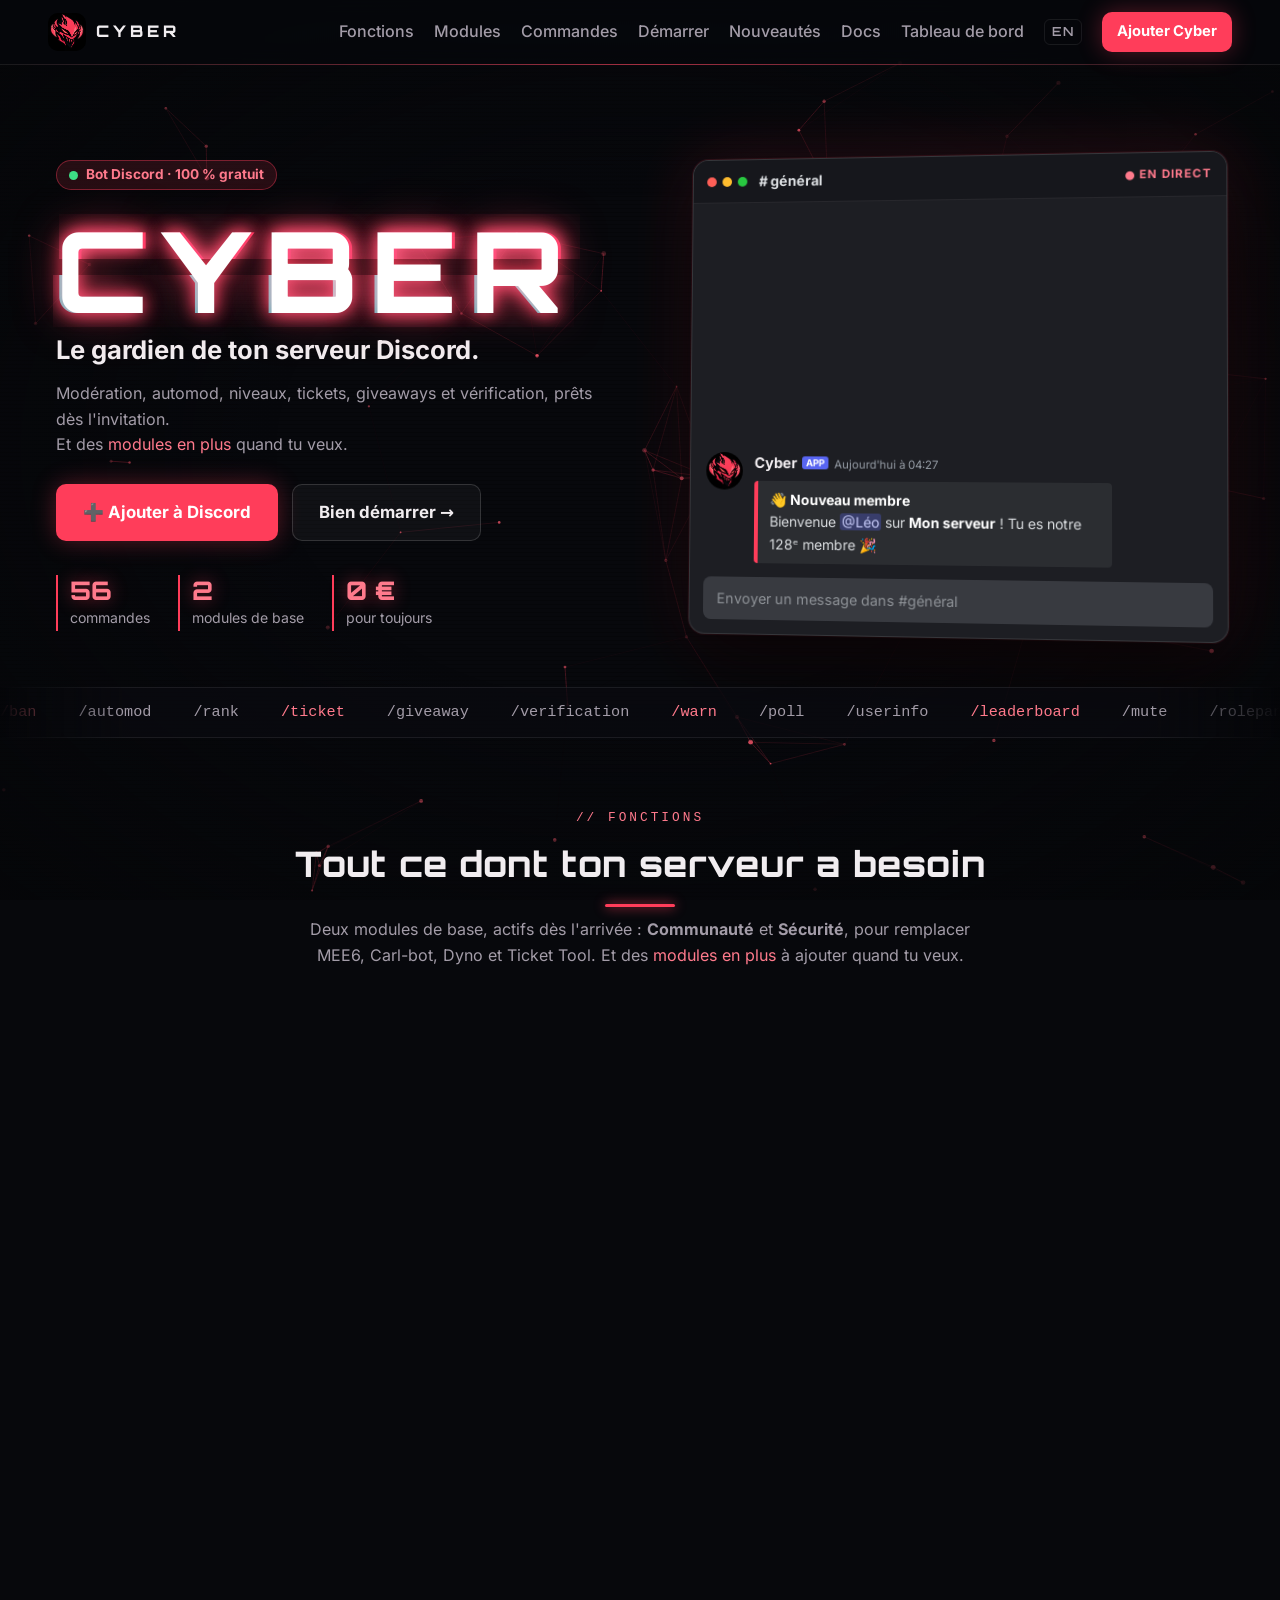
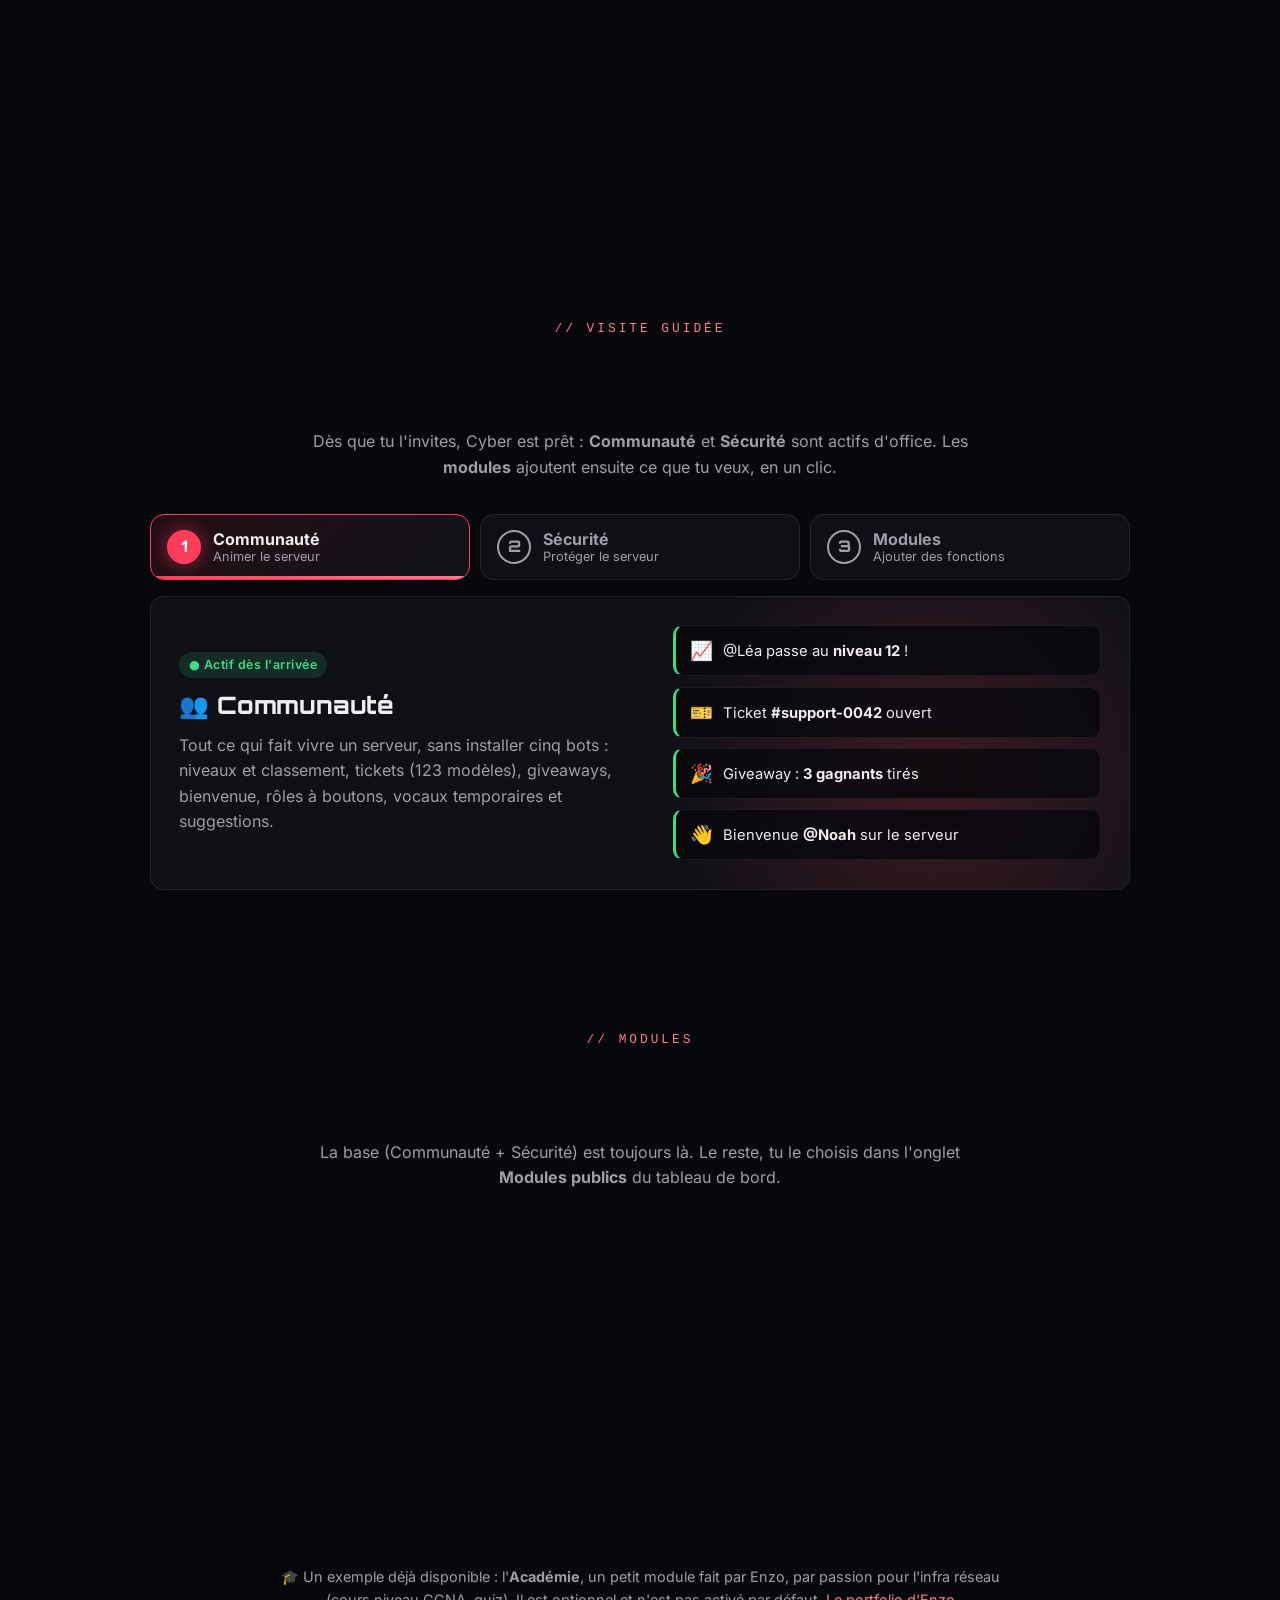
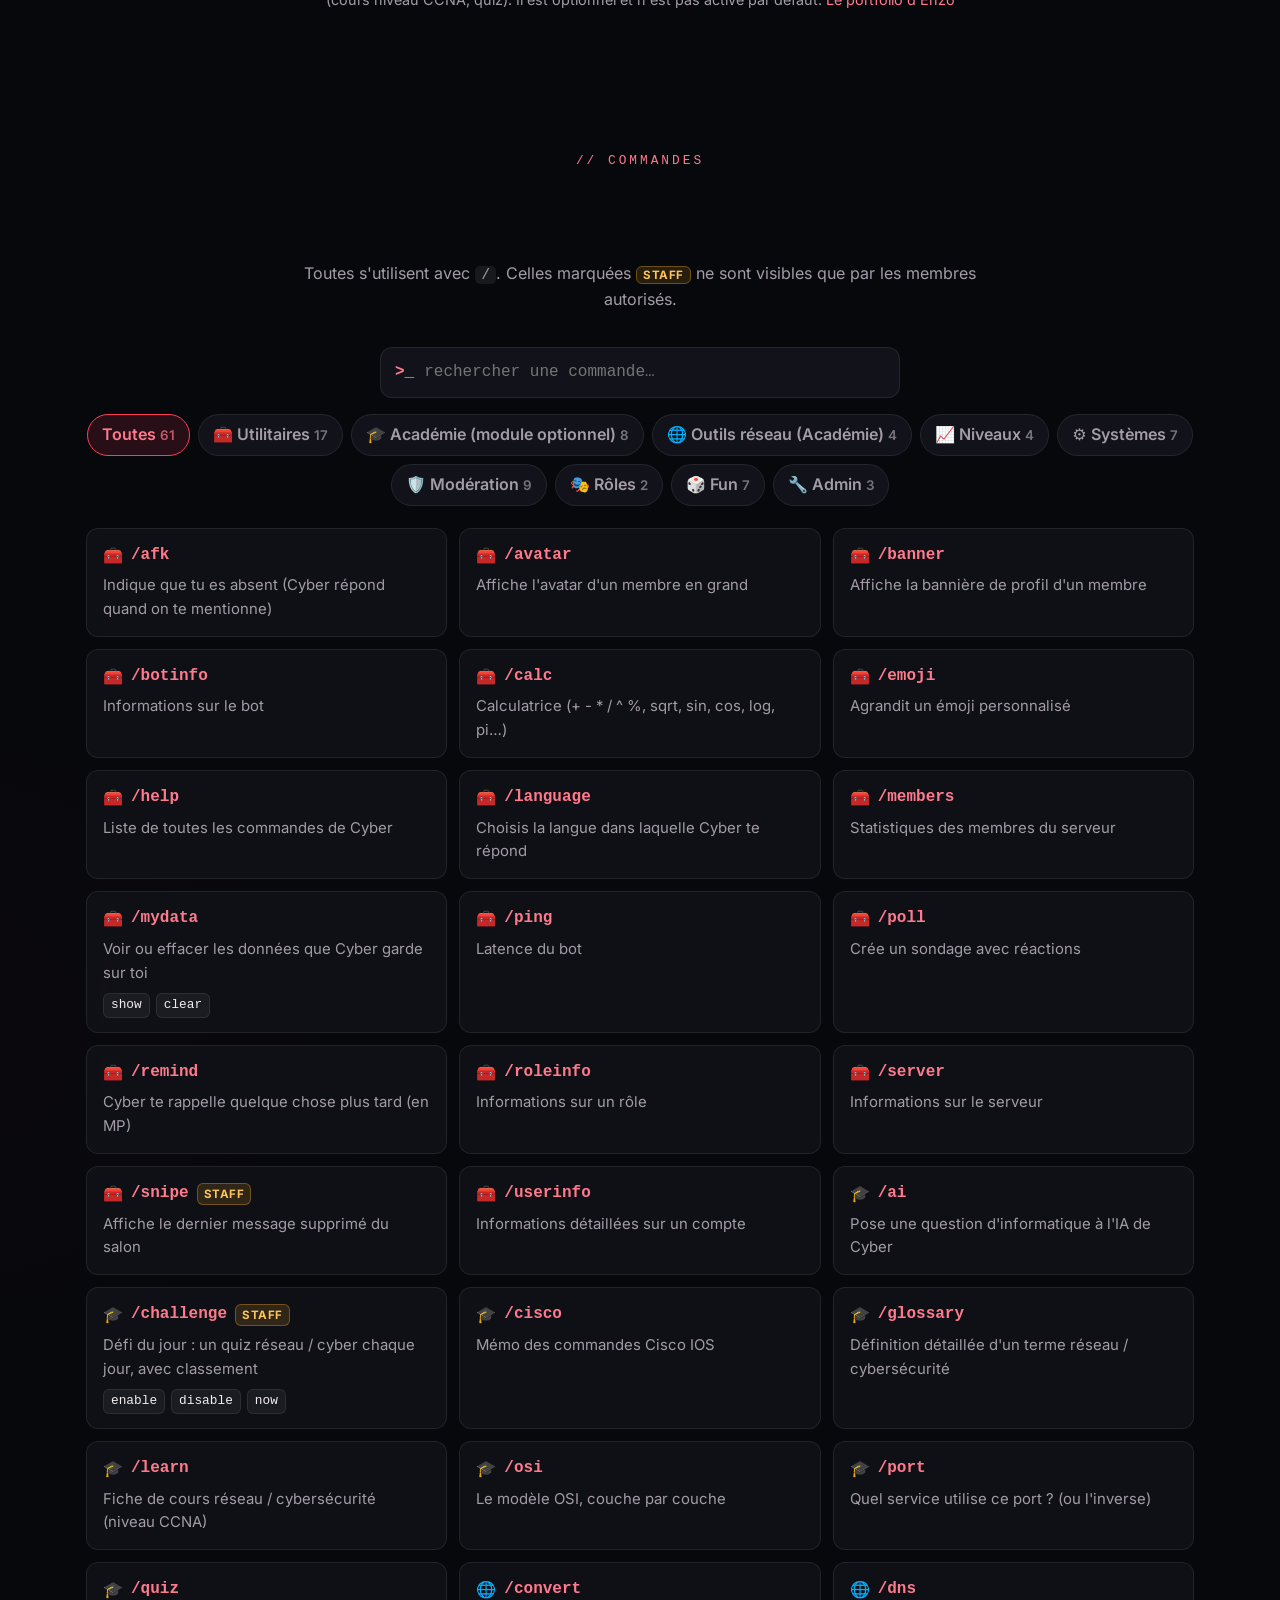
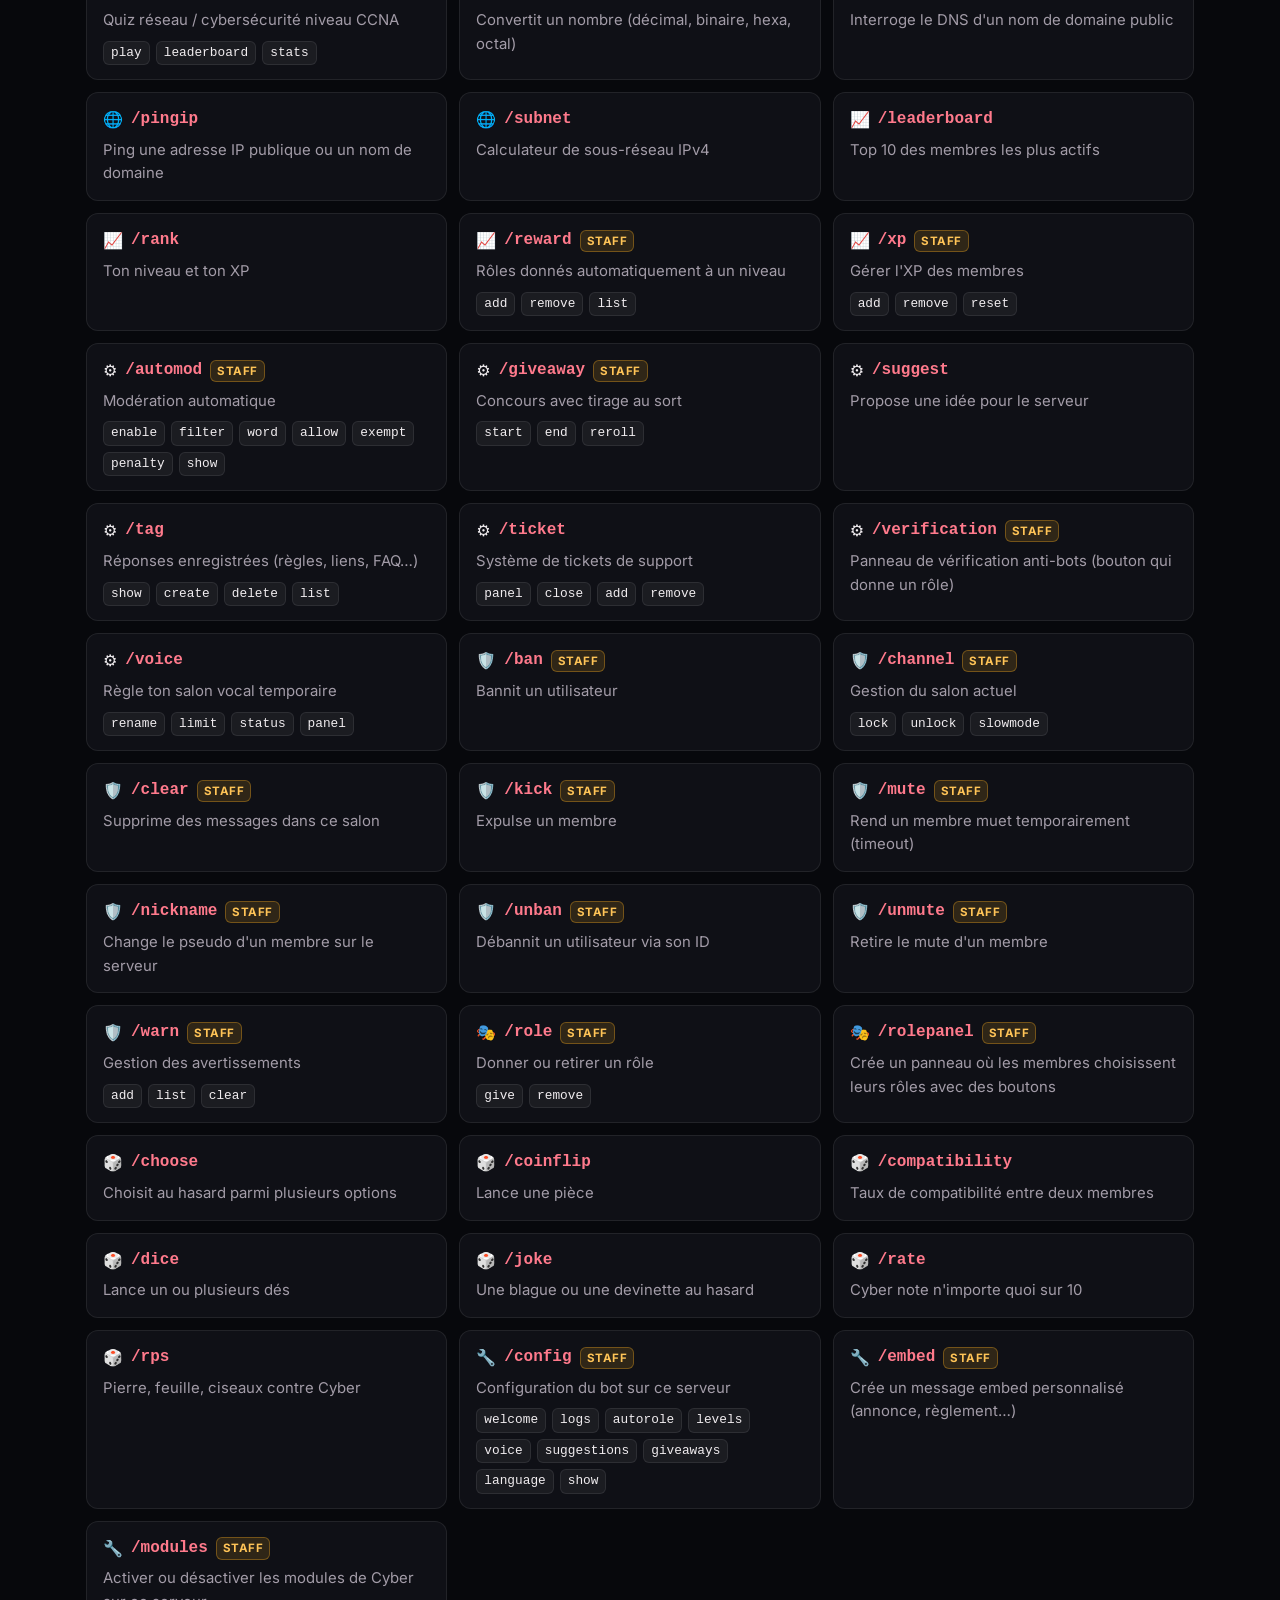
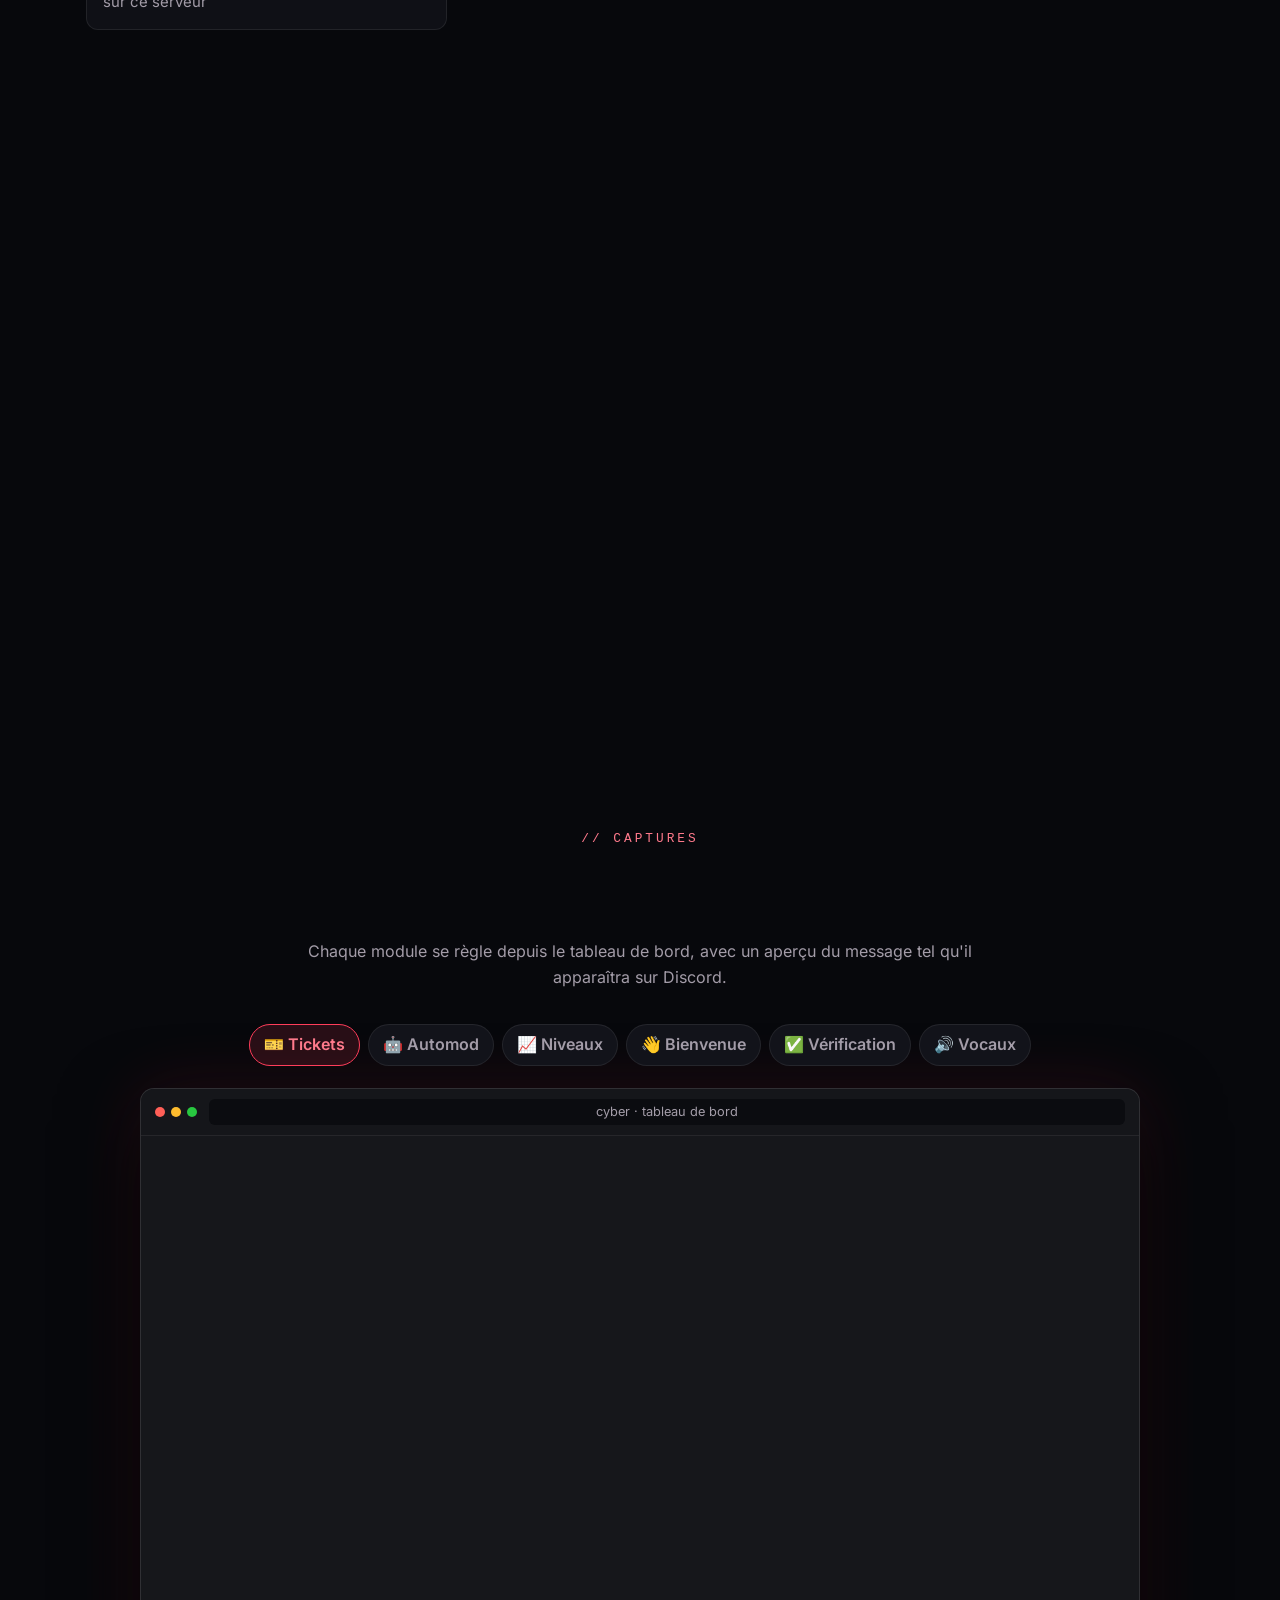
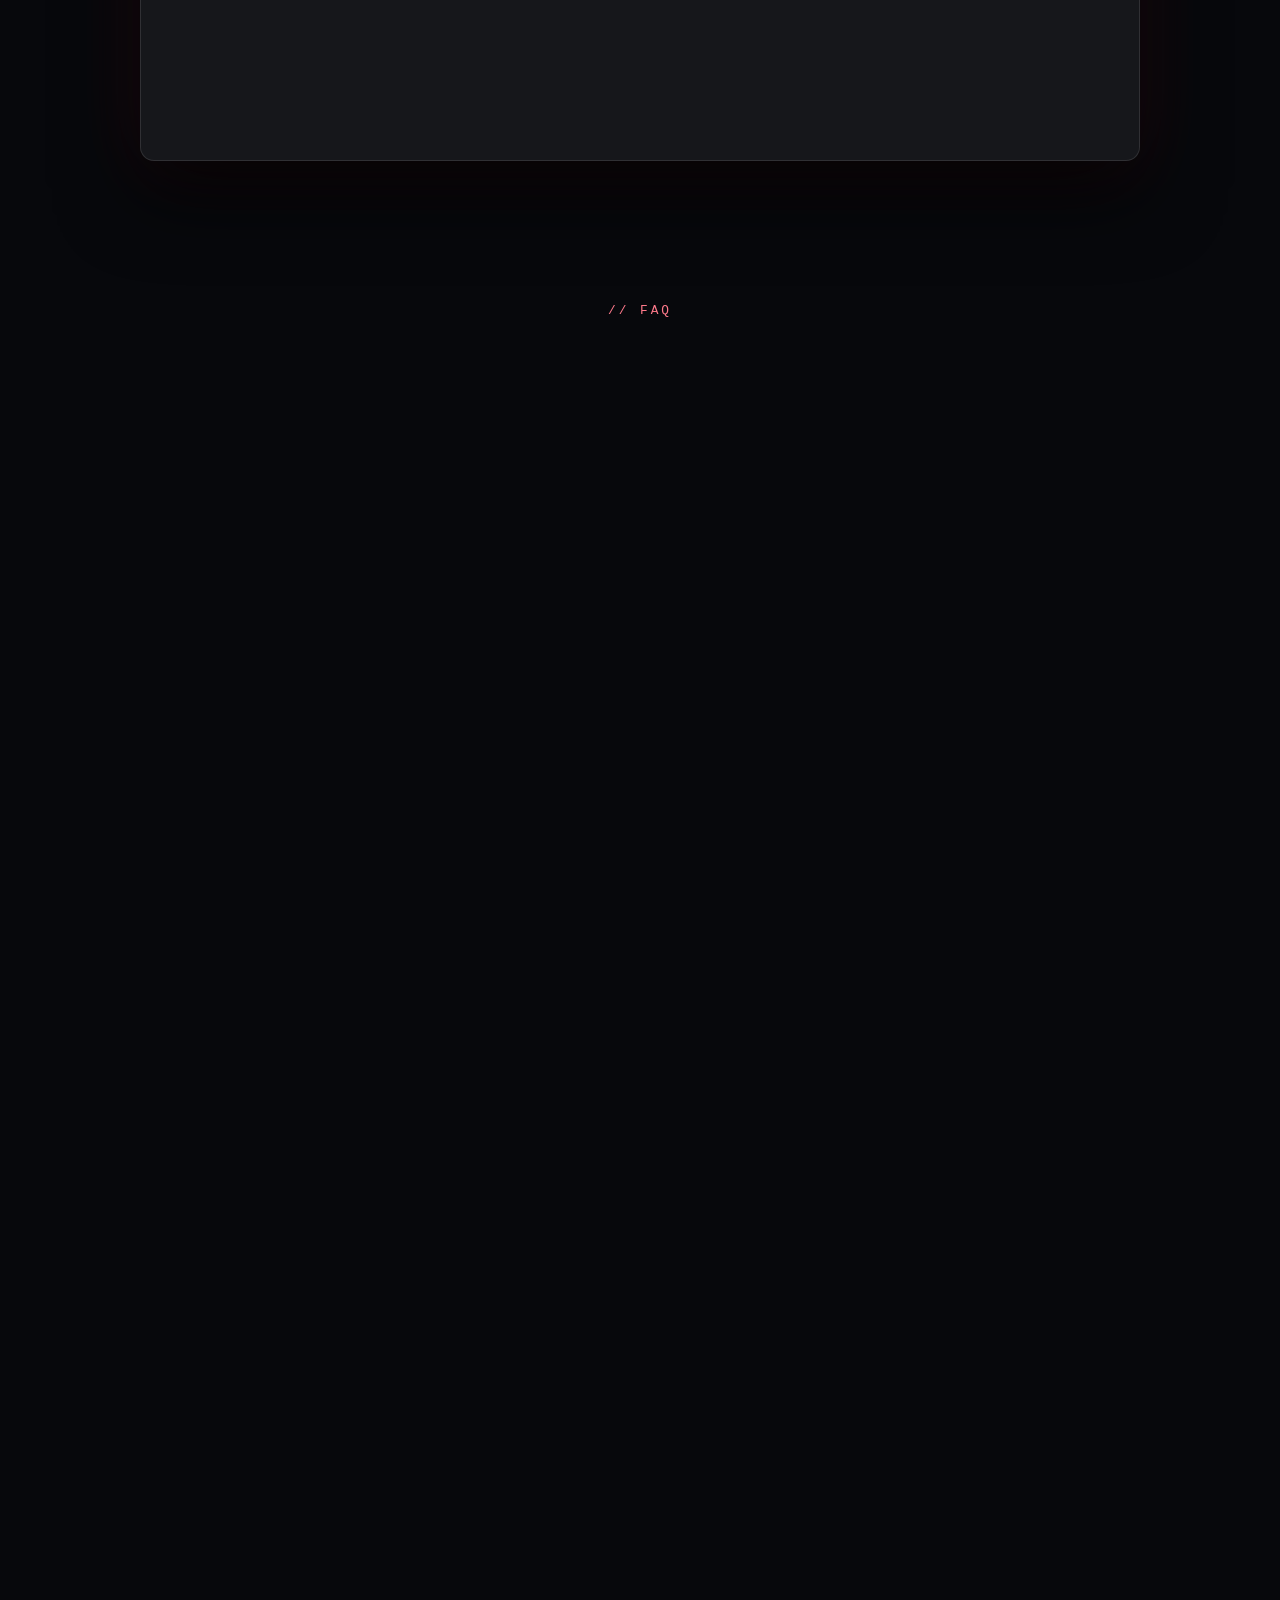
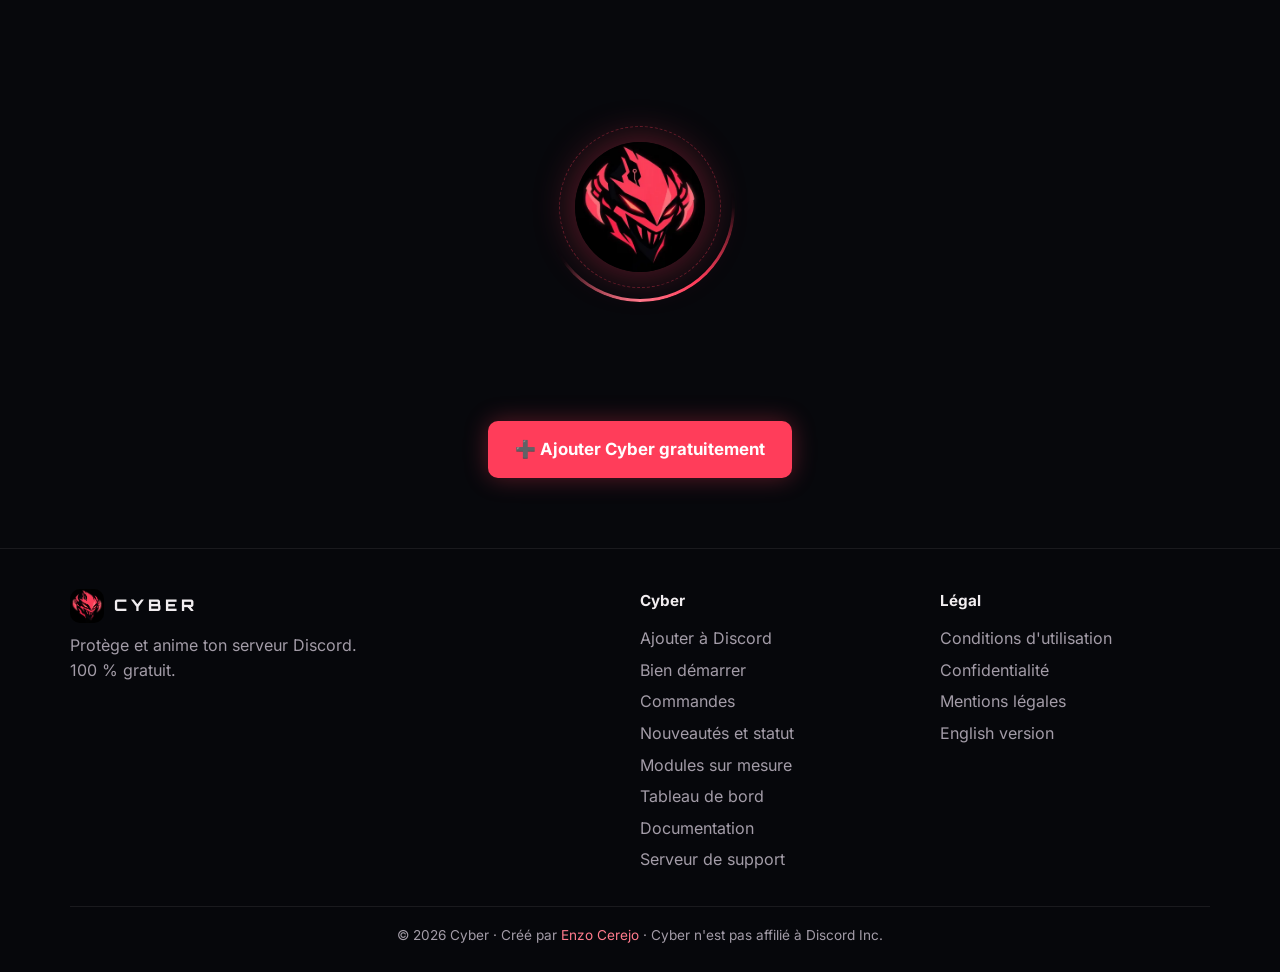
==== commit 7c35fa4c: "Site : adresses sans .html (liens, canonical, hreflang, sitemap, barre d'adresse) Co-Authored-By: Cl" ====
--- a/index.html
+++ b/index.html
@@ -10,7 +10,7 @@
   <meta name="theme-color" content="#ff3d5a">
   <link rel="canonical" href="https://cyberbot.fr/">
   <link rel="alternate" hreflang="fr" href="https://cyberbot.fr/">
-  <link rel="alternate" hreflang="en" href="https://cyberbot.fr/en.html">
+  <link rel="alternate" hreflang="en" href="https://cyberbot.fr/en">
   <link rel="alternate" hreflang="x-default" href="https://cyberbot.fr/">
   <meta property="og:type" content="website">
   <meta property="og:site_name" content="Cyber">
@@ -36,17 +36,17 @@
   <div class="vignette" aria-hidden="true"></div>
 
   <header class="nav">
-    <a class="brand" href="index.html"><img src="assets/logo.webp" alt="" width="38" height="38"><span>CYBER</span></a>
+    <a class="brand" href="./"><img src="assets/logo.webp" alt="" width="38" height="38"><span>CYBER</span></a>
     <button class="menu-btn" aria-label="Ouvrir le menu" aria-expanded="false">☰</button>
     <nav class="links" aria-label="Navigation principale">
-      <a href="index.html#fonctions">Fonctions</a>
-      <a href="index.html#modules">Modules</a>
-      <a href="index.html#commandes">Commandes</a>
-      <a href="demarrer.html">Démarrer</a>
-      <a href="nouveautes.html">Nouveautés</a>
+      <a href="./#fonctions">Fonctions</a>
+      <a href="./#modules">Modules</a>
+      <a href="./#commandes">Commandes</a>
+      <a href="demarrer">Démarrer</a>
+      <a href="nouveautes">Nouveautés</a>
       <a href="docs/">Docs</a>
       <a href="panel/">Tableau de bord</a>
-      <a class="lang" href="en.html" hreflang="en" lang="en" title="English version">EN</a>
+      <a class="lang" href="en" hreflang="en" lang="en" title="English version">EN</a>
       <span class="pill" data-statut title="Statut de Cyber"><span class="dot-status"></span><span class="pill-txt">Statut</span></span>
       <a class="btn small" href="https://discord.com/oauth2/authorize?client_id=1563977964616421376&amp;permissions=282884146850902&amp;scope=bot+applications.commands" target="_blank" rel="noopener">Ajouter Cyber</a>
     </nav>
@@ -62,7 +62,7 @@
         <p class="tagline">Modération, automod, niveaux, tickets, giveaways et vérification, prêts dès l'invitation.<br>Et des <a href="#modules">modules en plus</a> quand tu veux.</p>
         <div class="cta">
           <a class="btn big" href="https://discord.com/oauth2/authorize?client_id=1563977964616421376&amp;permissions=282884146850902&amp;scope=bot+applications.commands" target="_blank" rel="noopener">➕ Ajouter à Discord</a>
-          <a class="btn big ghost" href="demarrer.html">Bien démarrer →</a>
+          <a class="btn big ghost" href="demarrer">Bien démarrer →</a>
         </div>
         <ul class="counters">
           <li><b id="nb-commandes">61</b><span>commandes</span></li>
@@ -228,10 +228,10 @@
           <span class="module-badge">Bientôt</span>
           <h3>Modules sur mesure</h3>
           <p>Une fonction qui n'existe nulle part ? Elle est codée pour ton serveur, tu reçois un code unique et tu l'ajoutes depuis le tableau de bord, comme une cassette qu'on insère.</p>
-          <a class="btn ghost" href="modules.html">Découvrir →</a>
-        </article>
-      </div>
-      <p class="module-discret"><span aria-hidden="true">🎓</span> Un exemple déjà disponible : l'<b>Académie</b>, un petit module fait par Enzo, par passion pour l'infra réseau (cours niveau CCNA, quiz). Il est optionnel et n'est pas activé par défaut. <a href="docs/PORTFOLIO.html">Le portfolio d'Enzo</a></p>
+          <a class="btn ghost" href="modules">Découvrir →</a>
+        </article>
+      </div>
+      <p class="module-discret"><span aria-hidden="true">🎓</span> Un exemple déjà disponible : l'<b>Académie</b>, un petit module fait par Enzo, par passion pour l'infra réseau (cours niveau CCNA, quiz). Il est optionnel et n'est pas activé par défaut. <a href="docs/PORTFOLIO">Le portfolio d'Enzo</a></p>
     </section>
 
     <!-- Commandes -->
@@ -295,12 +295,12 @@
       <h2>Questions fréquentes</h2>
       <div class="faq">
         <details><summary>Cyber est-il vraiment gratuit ?</summary><p>Oui, toutes les fonctions sont gratuites. Pas d'abonnement, pas de fonctions « premium ».</p></details>
-        <details><summary>Comment ajouter Cyber à mon serveur ?</summary><p>Clique sur « Ajouter à Discord », choisis ton serveur et valide (il faut la permission « Gérer le serveur »). Communauté et Sécurité sont actifs tout de suite, et Cyber t'envoie un message avec le lien du tableau de bord. Ensuite, suis le guide <a href="demarrer.html">Bien démarrer</a>.</p></details>
+        <details><summary>Comment ajouter Cyber à mon serveur ?</summary><p>Clique sur « Ajouter à Discord », choisis ton serveur et valide (il faut la permission « Gérer le serveur »). Communauté et Sécurité sont actifs tout de suite, et Cyber t'envoie un message avec le lien du tableau de bord. Ensuite, suis le guide <a href="demarrer">Bien démarrer</a>.</p></details>
         <details><summary>Quelles permissions demande Cyber ?</summary><p>Seulement celles dont ses fonctions ont besoin (gérer les messages, les rôles, les salons, exclure et bannir…), <b>jamais la permission Administrateur</b>. Tu peux retirer une permission à tout moment : seule la fonction qui en a besoin s'arrêtera.</p></details>
         <details><summary>Cyber peut-il remplacer mes autres bots ?</summary><p>C'est son but : modération, automod, niveaux, tickets, giveaways, vérification, rôles à boutons et vocaux temporaires réunis dans un seul bot. Tu peux donc retirer MEE6, Carl-bot, Dyno ou Ticket Tool et garder un serveur plus simple.</p></details>
-        <details><summary>Il me manque une fonction, c'est possible ?</summary><p>Propose-la sur le serveur de support : les meilleures idées sont ajoutées pour tout le monde. Les <a href="modules.html">modules sur mesure</a>, codés pour un seul serveur, arrivent bientôt.</p></details>
+        <details><summary>Il me manque une fonction, c'est possible ?</summary><p>Propose-la sur le serveur de support : les meilleures idées sont ajoutées pour tout le monde. Les <a href="modules">modules sur mesure</a>, codés pour un seul serveur, arrivent bientôt.</p></details>
         <details><summary>Les commandes n'apparaissent pas, que faire ?</summary><p>Attends quelques minutes puis redémarre Discord (Ctrl + R). Vérifie aussi que Cyber a bien été invité avec la permission « applications.commands ».</p></details>
-        <details><summary>Quelles données Cyber enregistre-t-il ?</summary><p>Uniquement ce qui est nécessaire : les réglages de ton serveur, l'XP des membres et les avertissements. Aucune donnée n'est vendue ni partagée. Tout est détaillé dans la <a href="confidentialite.html">politique de confidentialité</a>.</p></details>
+        <details><summary>Quelles données Cyber enregistre-t-il ?</summary><p>Uniquement ce qui est nécessaire : les réglages de ton serveur, l'XP des membres et les avertissements. Aucune donnée n'est vendue ni partagée. Tout est détaillé dans la <a href="confidentialite">politique de confidentialité</a>.</p></details>
         <details><summary>C'est quoi l'Académie ?</summary><p>Un petit module optionnel, fait par passion pour l'infra réseau : des fiches de cours niveau CCNA, des quiz et quelques outils réseau. Il n'est pas activé par défaut ; installe-le depuis l'onglet <b>Modules publics</b> du tableau de bord seulement si ton serveur parle réseau.</p></details>
         <details><summary>J'ai un problème ou une idée, où demander ?</summary><p>Rejoins le <a href="https://discord.gg/erqHM5s8Vz" target="_blank" rel="noopener">serveur de support de Cyber</a> : aide, signalement de bugs et suggestions.</p></details>
         <details><summary>Qui a créé Cyber ?</summary><p>Cyber est développé par Enzo, étudiant en BTS CIEL (informatique et réseaux) passionné de cybersécurité.</p></details>
@@ -314,7 +314,7 @@
         <h2>Une idée ? On la code pour toi</h2>
         <p class="lead left">Bientôt, si une fonction manque à ton serveur, tu pourras la demander. Elle sera codée exprès pour toi, tu recevras un identifiant unique et tu l'ajouteras à Cyber depuis le tableau de bord, comme une cassette qu'on insère.</p>
         <div class="cta">
-          <a class="btn" href="modules.html">Découvrir les modules sur mesure →</a>
+          <a class="btn" href="modules">Découvrir les modules sur mesure →</a>
         </div>
       </div>
       <div class="cassette" aria-hidden="true">
@@ -339,26 +339,26 @@
   <footer class="footer">
     <div class="foot-grid">
       <div class="foot-brand">
-        <a class="brand" href="index.html"><img src="assets/logo.webp" alt="" width="34" height="34" loading="lazy"><span>CYBER</span></a>
+        <a class="brand" href="./"><img src="assets/logo.webp" alt="" width="34" height="34" loading="lazy"><span>CYBER</span></a>
         <p>Protège et anime ton serveur Discord. 100 % gratuit.</p>
       </div>
       <div>
         <h3>Cyber</h3>
         <a href="https://discord.com/oauth2/authorize?client_id=1563977964616421376&amp;permissions=282884146850902&amp;scope=bot+applications.commands" target="_blank" rel="noopener">Ajouter à Discord</a>
-        <a href="demarrer.html">Bien démarrer</a>
-        <a href="index.html#commandes">Commandes</a>
-        <a href="nouveautes.html">Nouveautés et statut</a>
-        <a href="modules.html">Modules sur mesure</a>
+        <a href="demarrer">Bien démarrer</a>
+        <a href="./#commandes">Commandes</a>
+        <a href="nouveautes">Nouveautés et statut</a>
+        <a href="modules">Modules sur mesure</a>
         <a href="panel/">Tableau de bord</a>
         <a href="docs/">Documentation</a>
         <a href="https://discord.gg/erqHM5s8Vz" target="_blank" rel="noopener">Serveur de support</a>
       </div>
       <div>
         <h3>Légal</h3>
-        <a href="conditions.html">Conditions d'utilisation</a>
-        <a href="confidentialite.html">Confidentialité</a>
-        <a href="mentions-legales.html">Mentions légales</a>
-        <a href="en.html" hreflang="en" lang="en">English version</a>
+        <a href="conditions">Conditions d'utilisation</a>
+        <a href="confidentialite">Confidentialité</a>
+        <a href="mentions-legales">Mentions légales</a>
+        <a href="en" hreflang="en" lang="en">English version</a>
       </div>
     </div>
     <p class="foot-bottom">© <span data-annee>2026</span> Cyber · Créé par <a href="https://enzocerejo.github.io" target="_blank" rel="noopener">Enzo Cerejo</a> · Cyber n'est pas affilié à Discord Inc.</p>
@@ -366,6 +366,6 @@
 
   <script src="config.js?v=d0782783"></script>
   <script src="commandes.js?v=9313fdc8"></script>
-  <script src="script.js?v=219772ab"></script>
+  <script src="script.js?v=716658bd"></script>
 </body>
 </html>
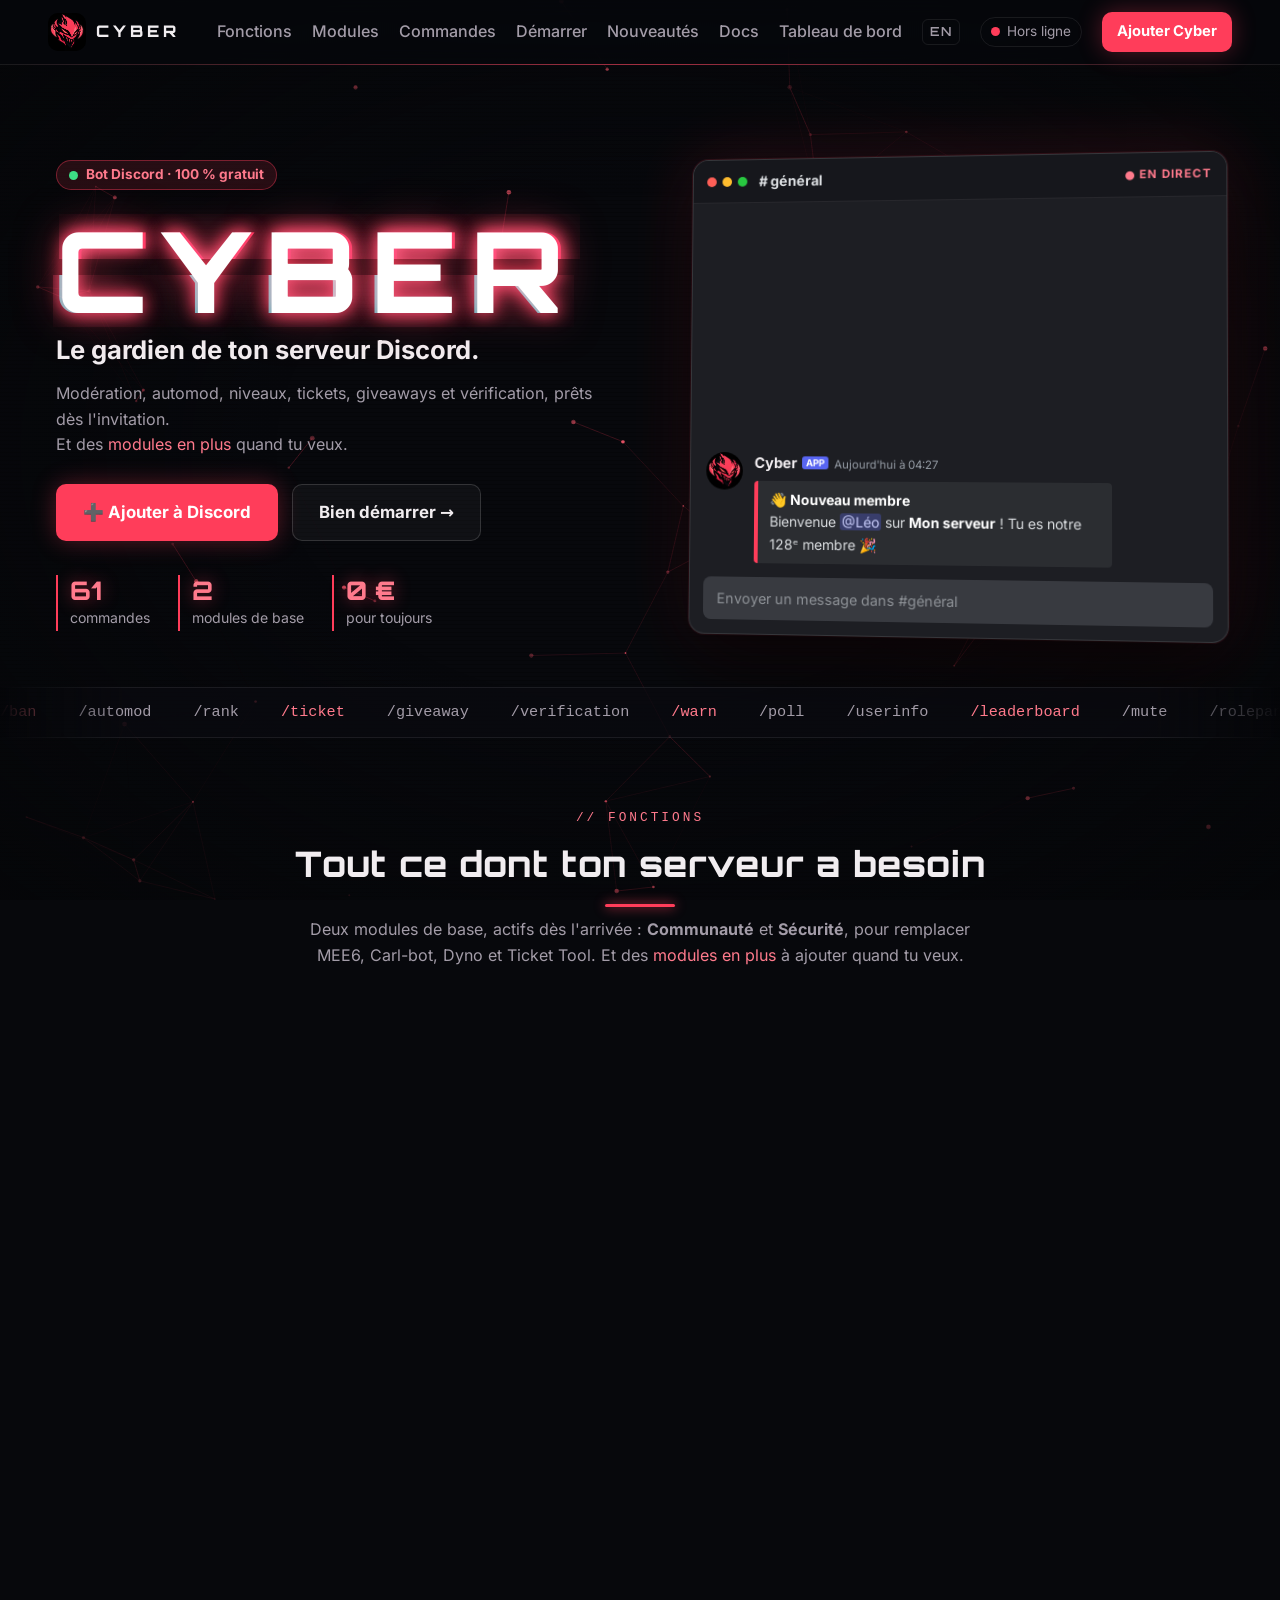
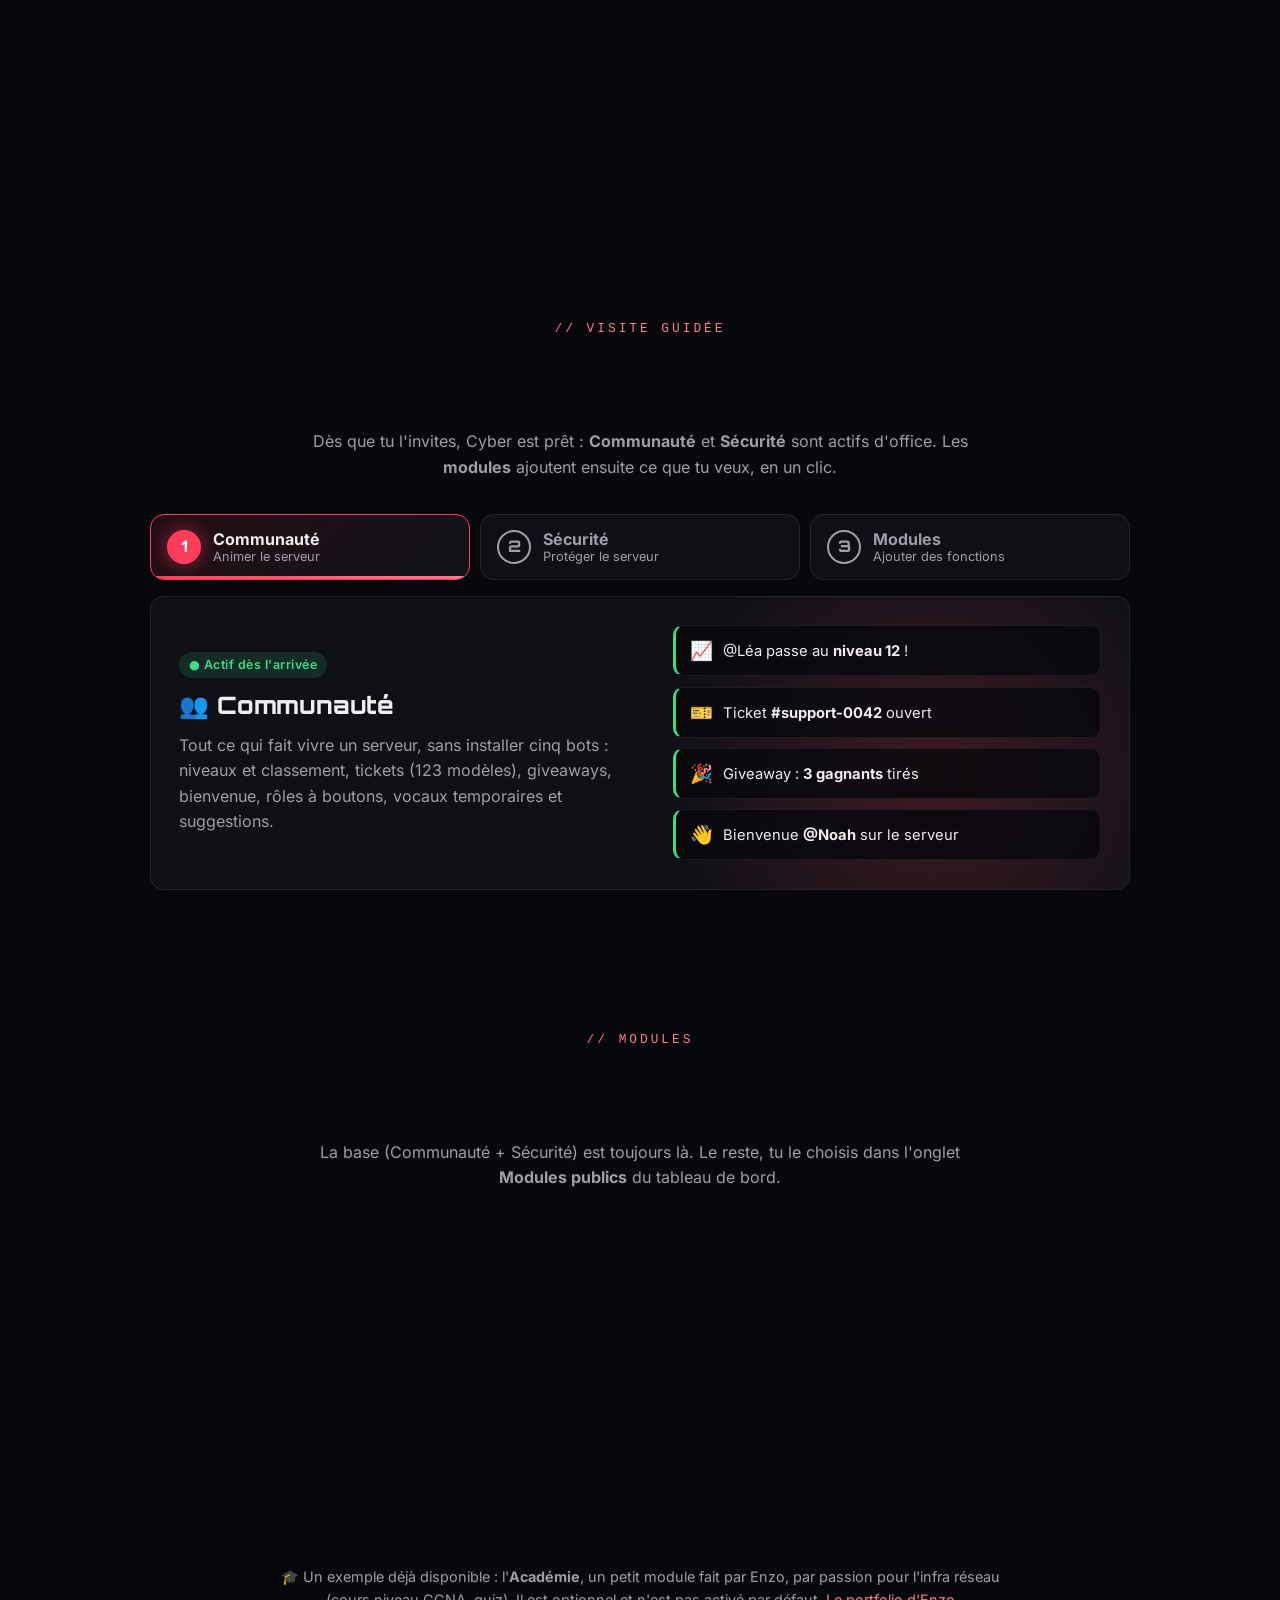
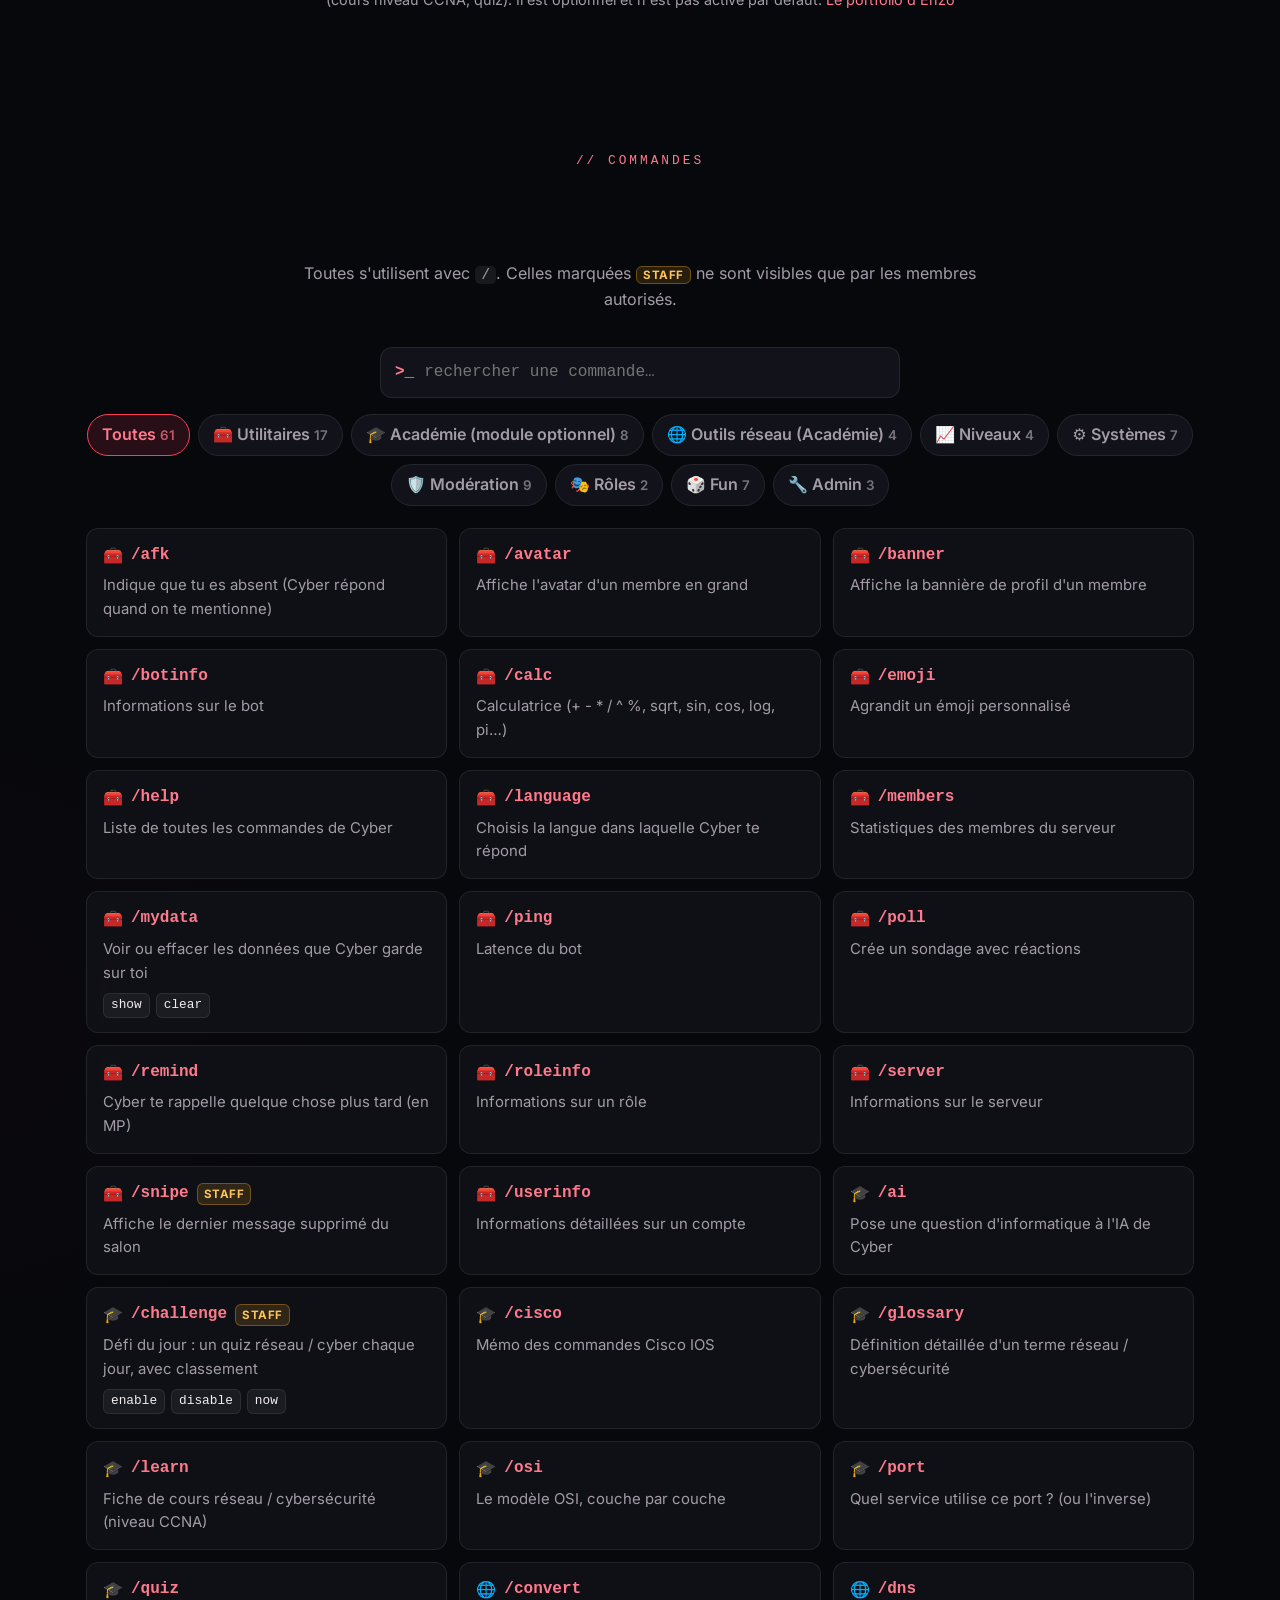
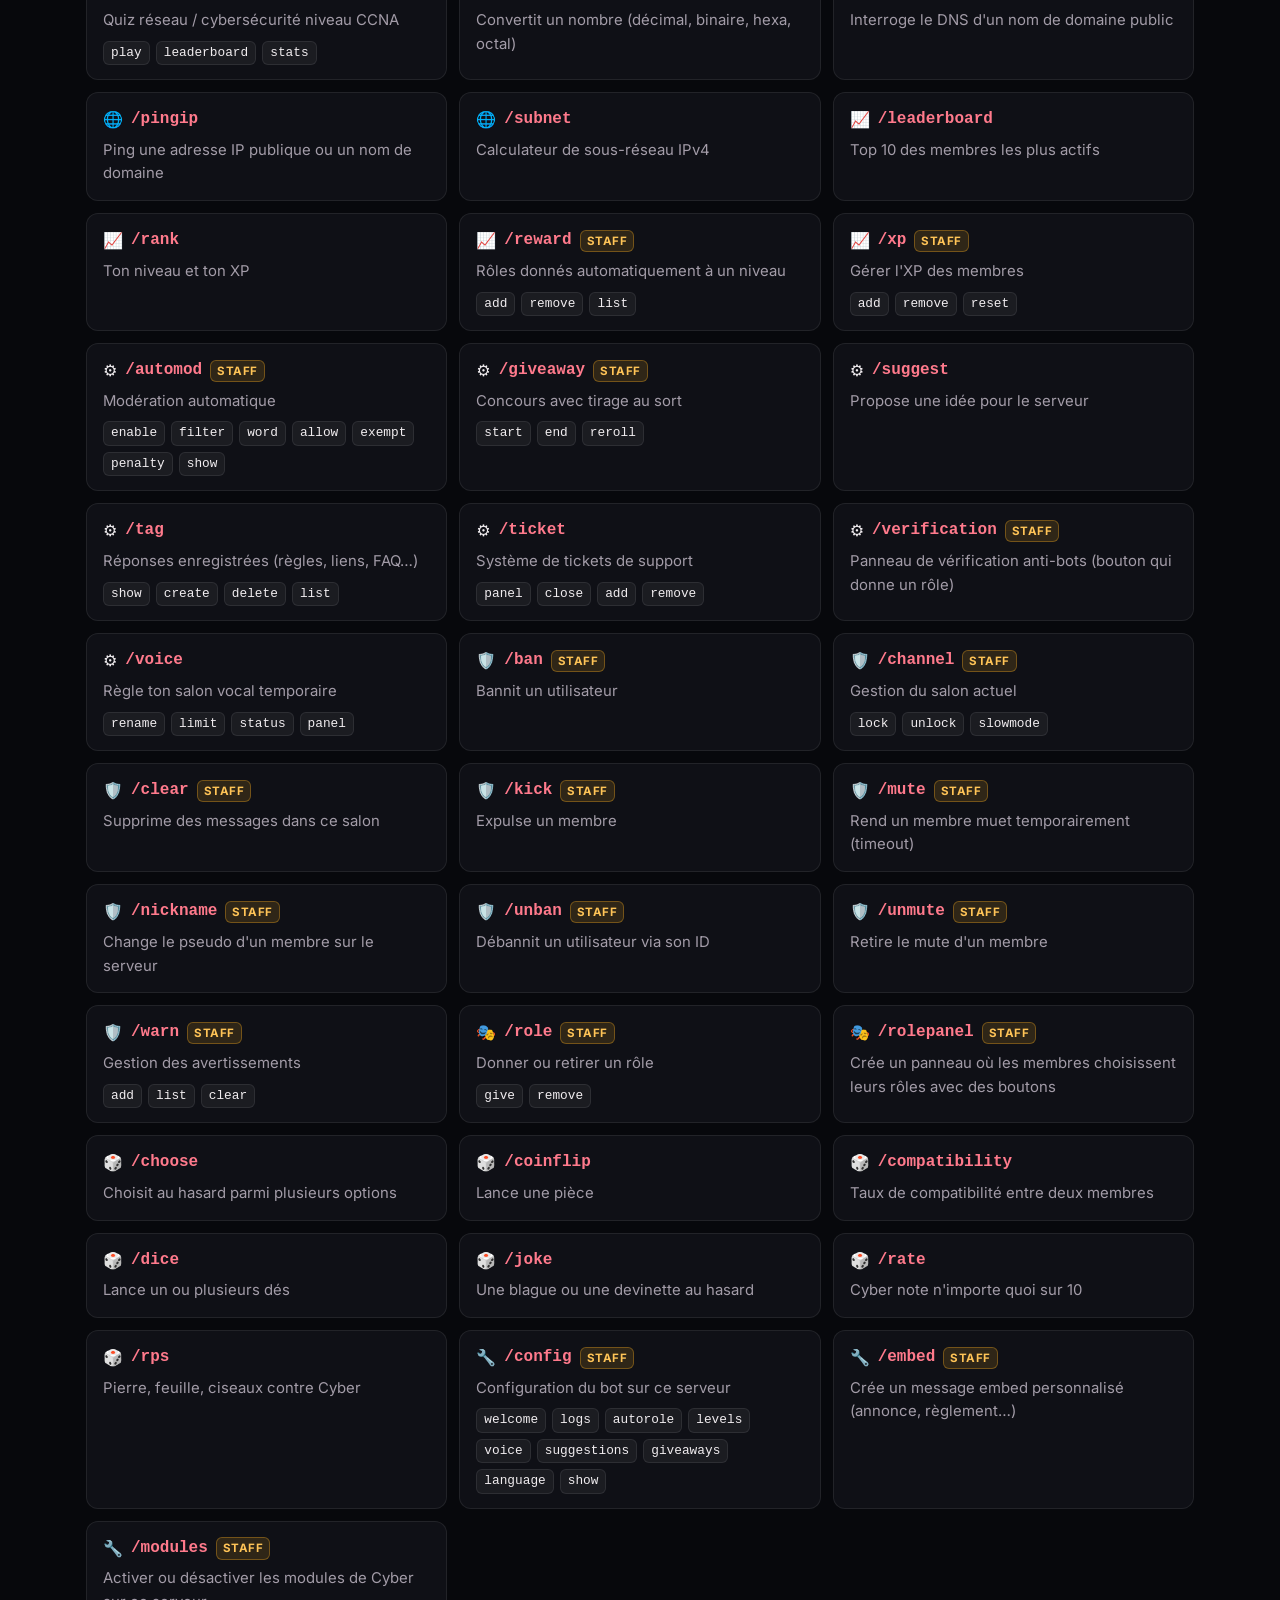
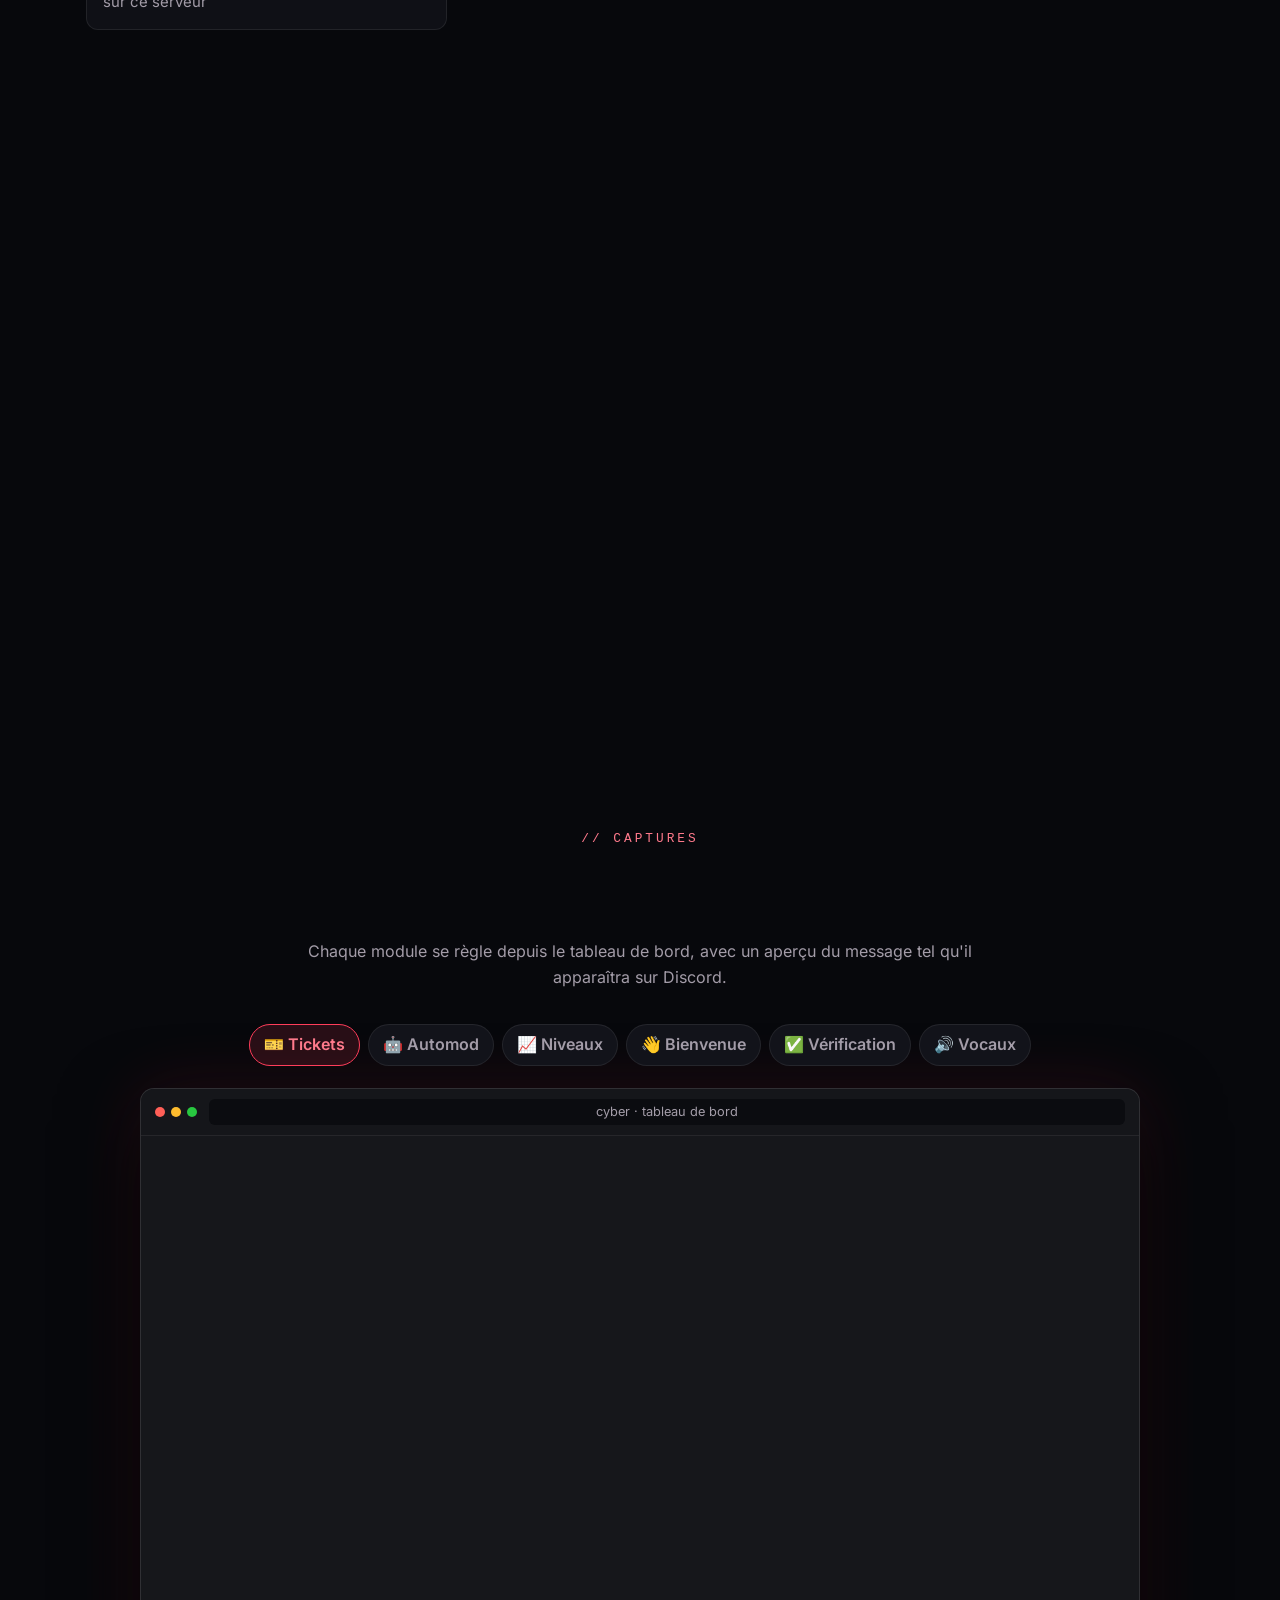
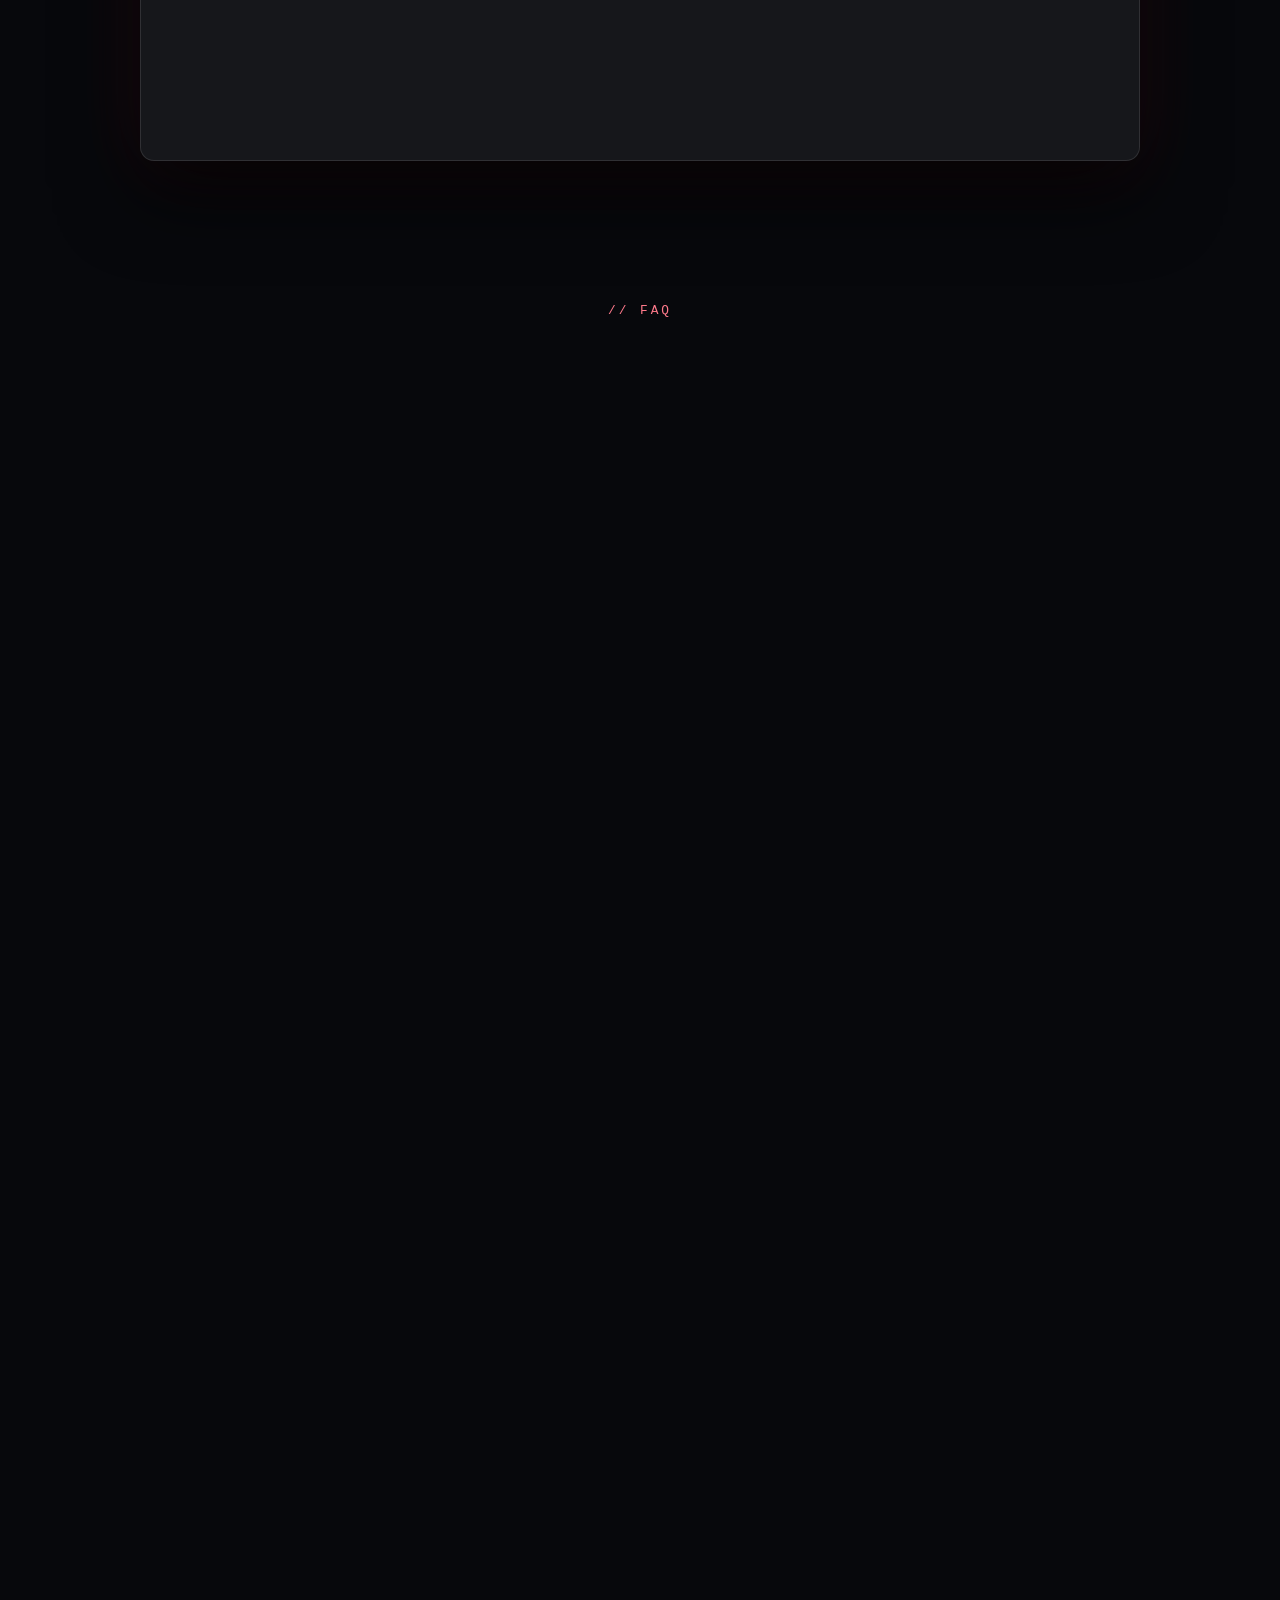
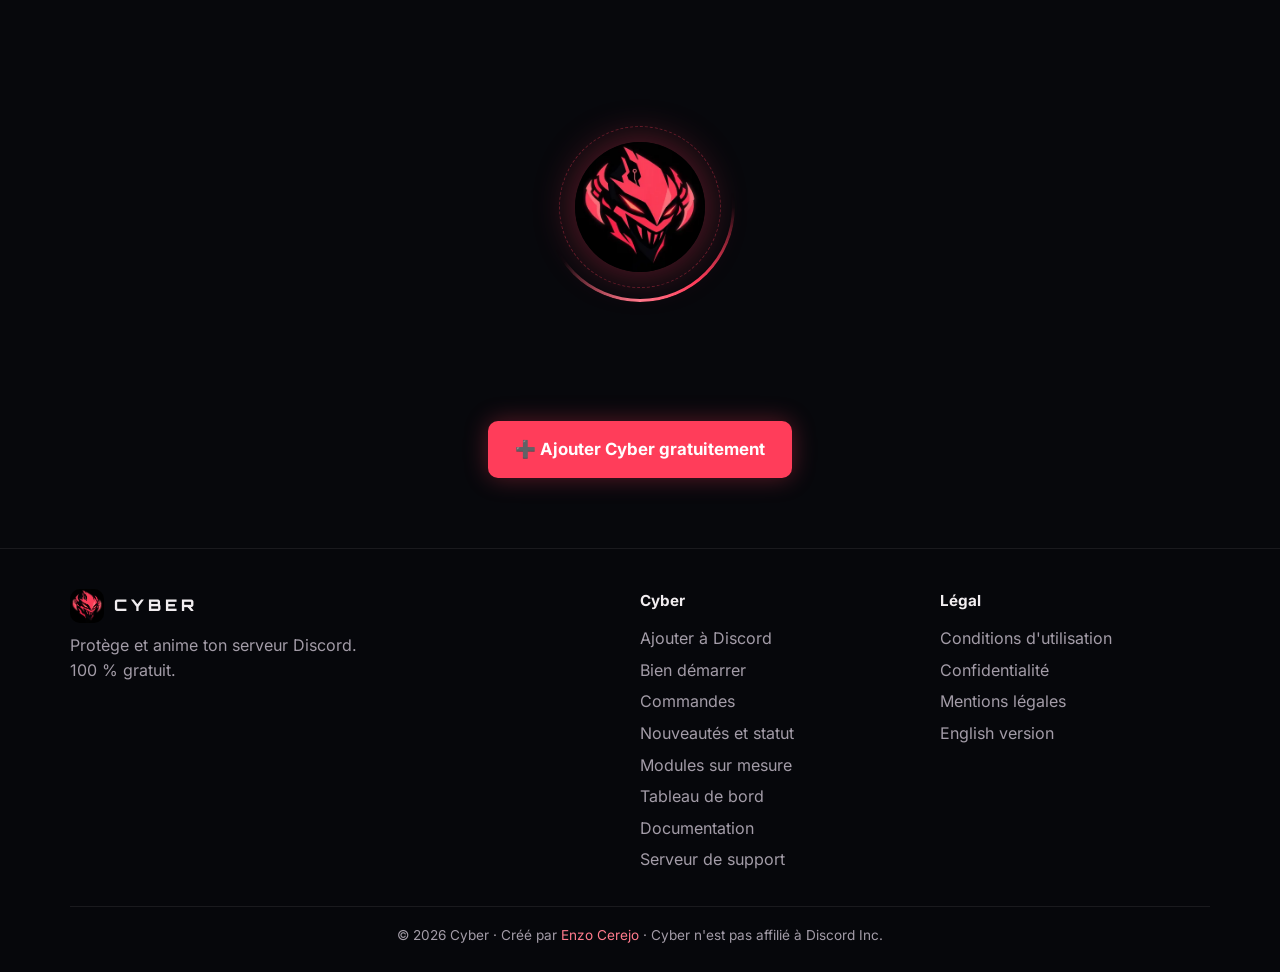
==== commit 84654abf: "Site : statut en direct (panel.cyberbot.fr/statut), compteur de serveurs Co-Authored-By: Claude Opus" ====
--- a/index.html
+++ b/index.html
@@ -3,7 +3,7 @@
 <head>
   <meta charset="utf-8">
   <meta name="viewport" content="width=device-width, initial-scale=1">
-  <meta http-equiv="Content-Security-Policy" content="default-src 'self'; img-src 'self' data:; font-src 'self'; style-src 'self'; script-src 'self'; connect-src https://discord.com; base-uri 'self'; form-action 'none'">
+  <meta http-equiv="Content-Security-Policy" content="default-src 'self'; img-src 'self' data:; font-src 'self'; style-src 'self'; script-src 'self'; connect-src https://discord.com https://panel.cyberbot.fr; base-uri 'self'; form-action 'none'">
   <meta name="referrer" content="strict-origin-when-cross-origin">
   <title>Cyber · Bot Discord de modération, niveaux et tickets</title>
   <meta name="description" content="Cyber protège et anime ton serveur Discord : modération, automod, niveaux, tickets, giveaways, vérification et outils réseau. 100 % gratuit.">
@@ -68,6 +68,7 @@
           <li><b id="nb-commandes">61</b><span>commandes</span></li>
           <li><b>2</b><span>modules de base</span></li>
           <li><b>0 €</b><span>pour toujours</span></li>
+          <li data-serveurs hidden><b>–</b><span>serveurs</span></li>
           <li data-support hidden><b data-support-membres>–</b><span>membres sur le Discord</span></li>
         </ul>
       </div>
@@ -364,8 +365,8 @@
     <p class="foot-bottom">© <span data-annee>2026</span> Cyber · Créé par <a href="https://enzocerejo.github.io" target="_blank" rel="noopener">Enzo Cerejo</a> · Cyber n'est pas affilié à Discord Inc.</p>
   </footer>
 
-  <script src="config.js?v=d0782783"></script>
+  <script src="config.js?v=a596832e"></script>
   <script src="commandes.js?v=9313fdc8"></script>
-  <script src="script.js?v=716658bd"></script>
+  <script src="script.js?v=2cd94e53"></script>
 </body>
 </html>
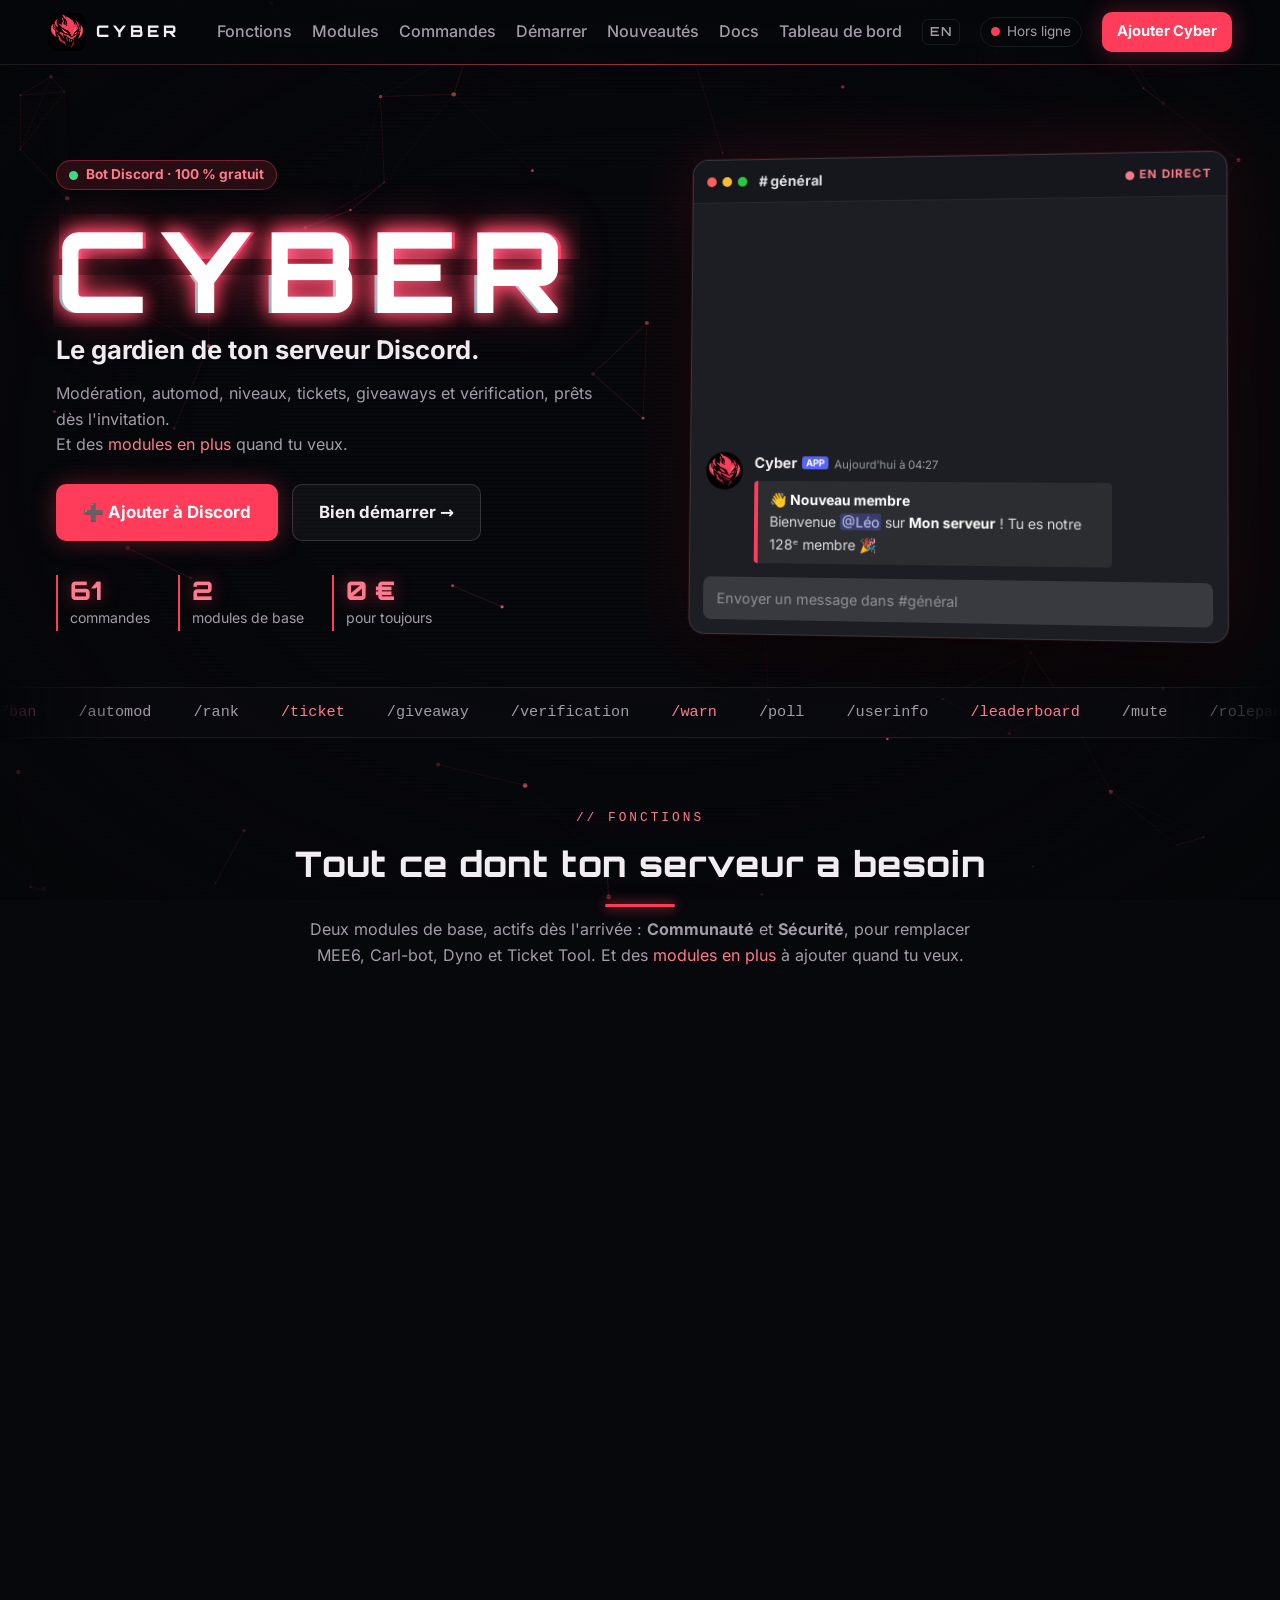
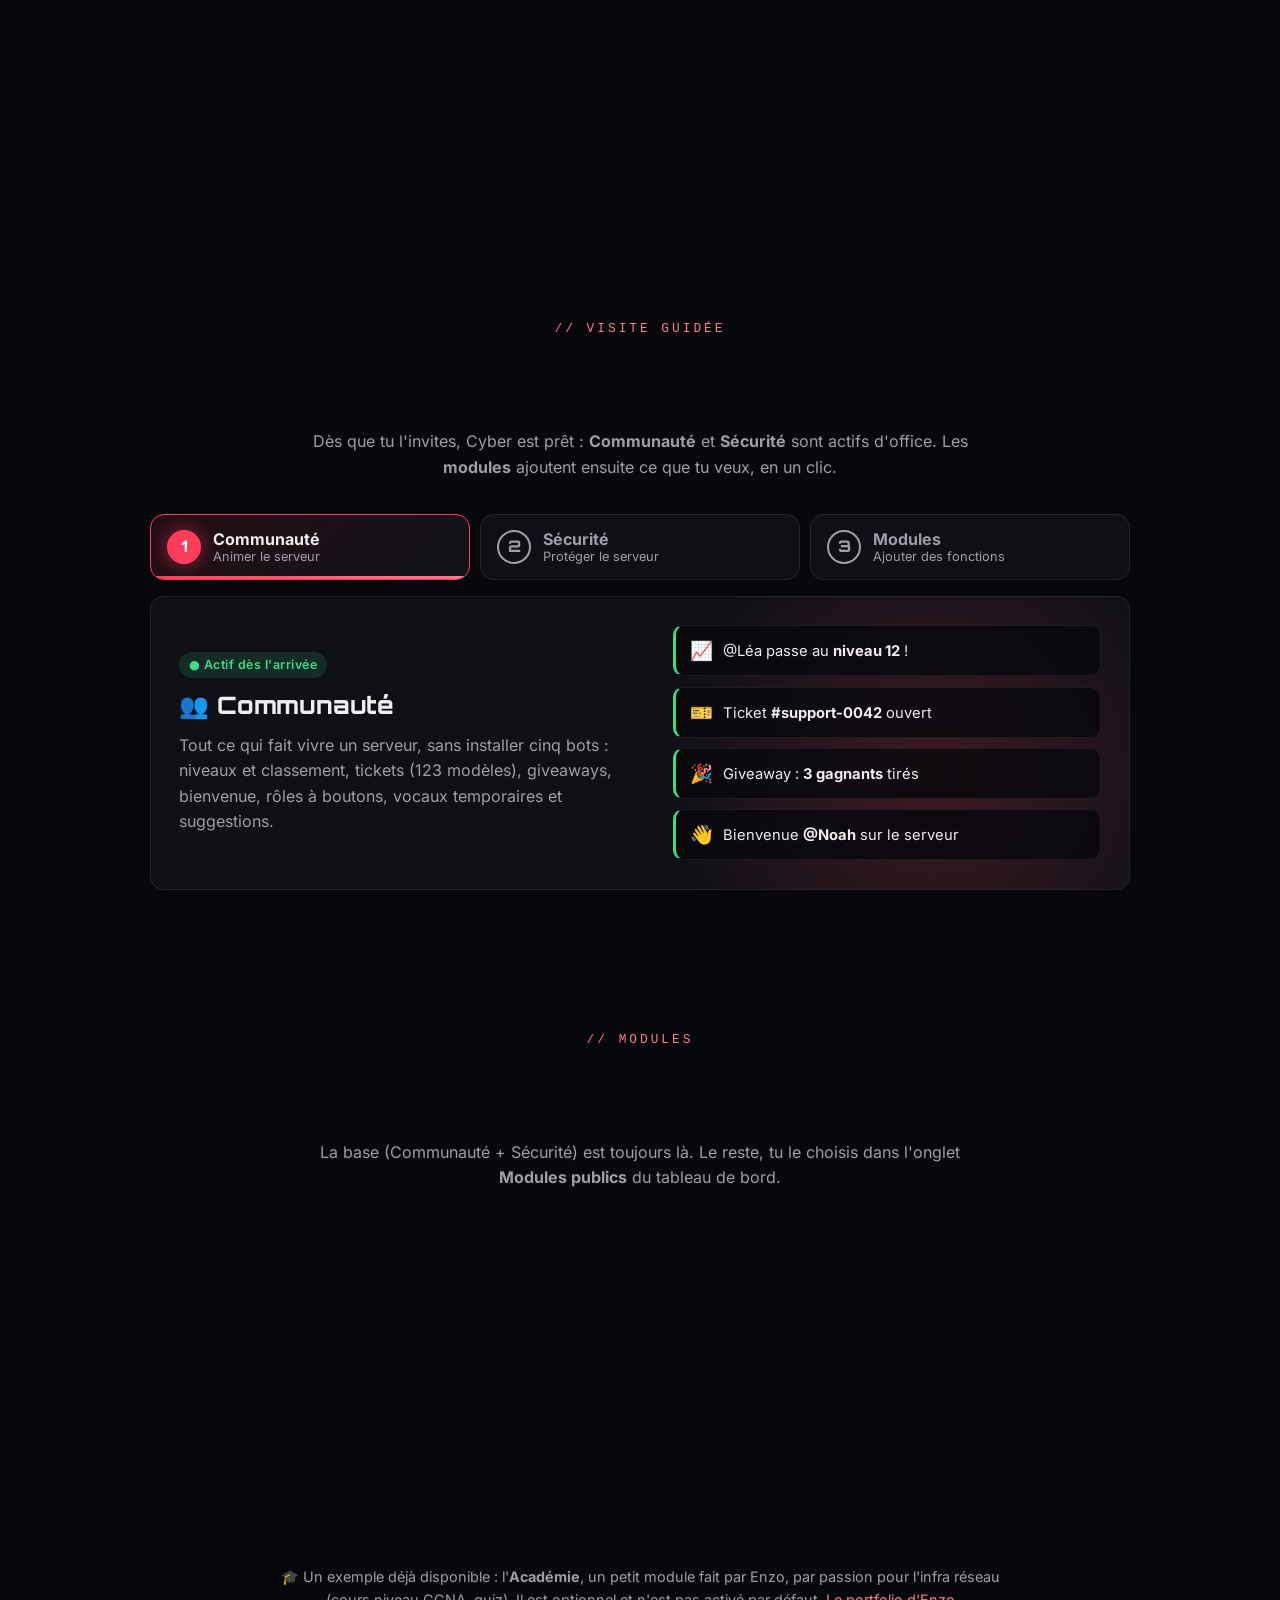
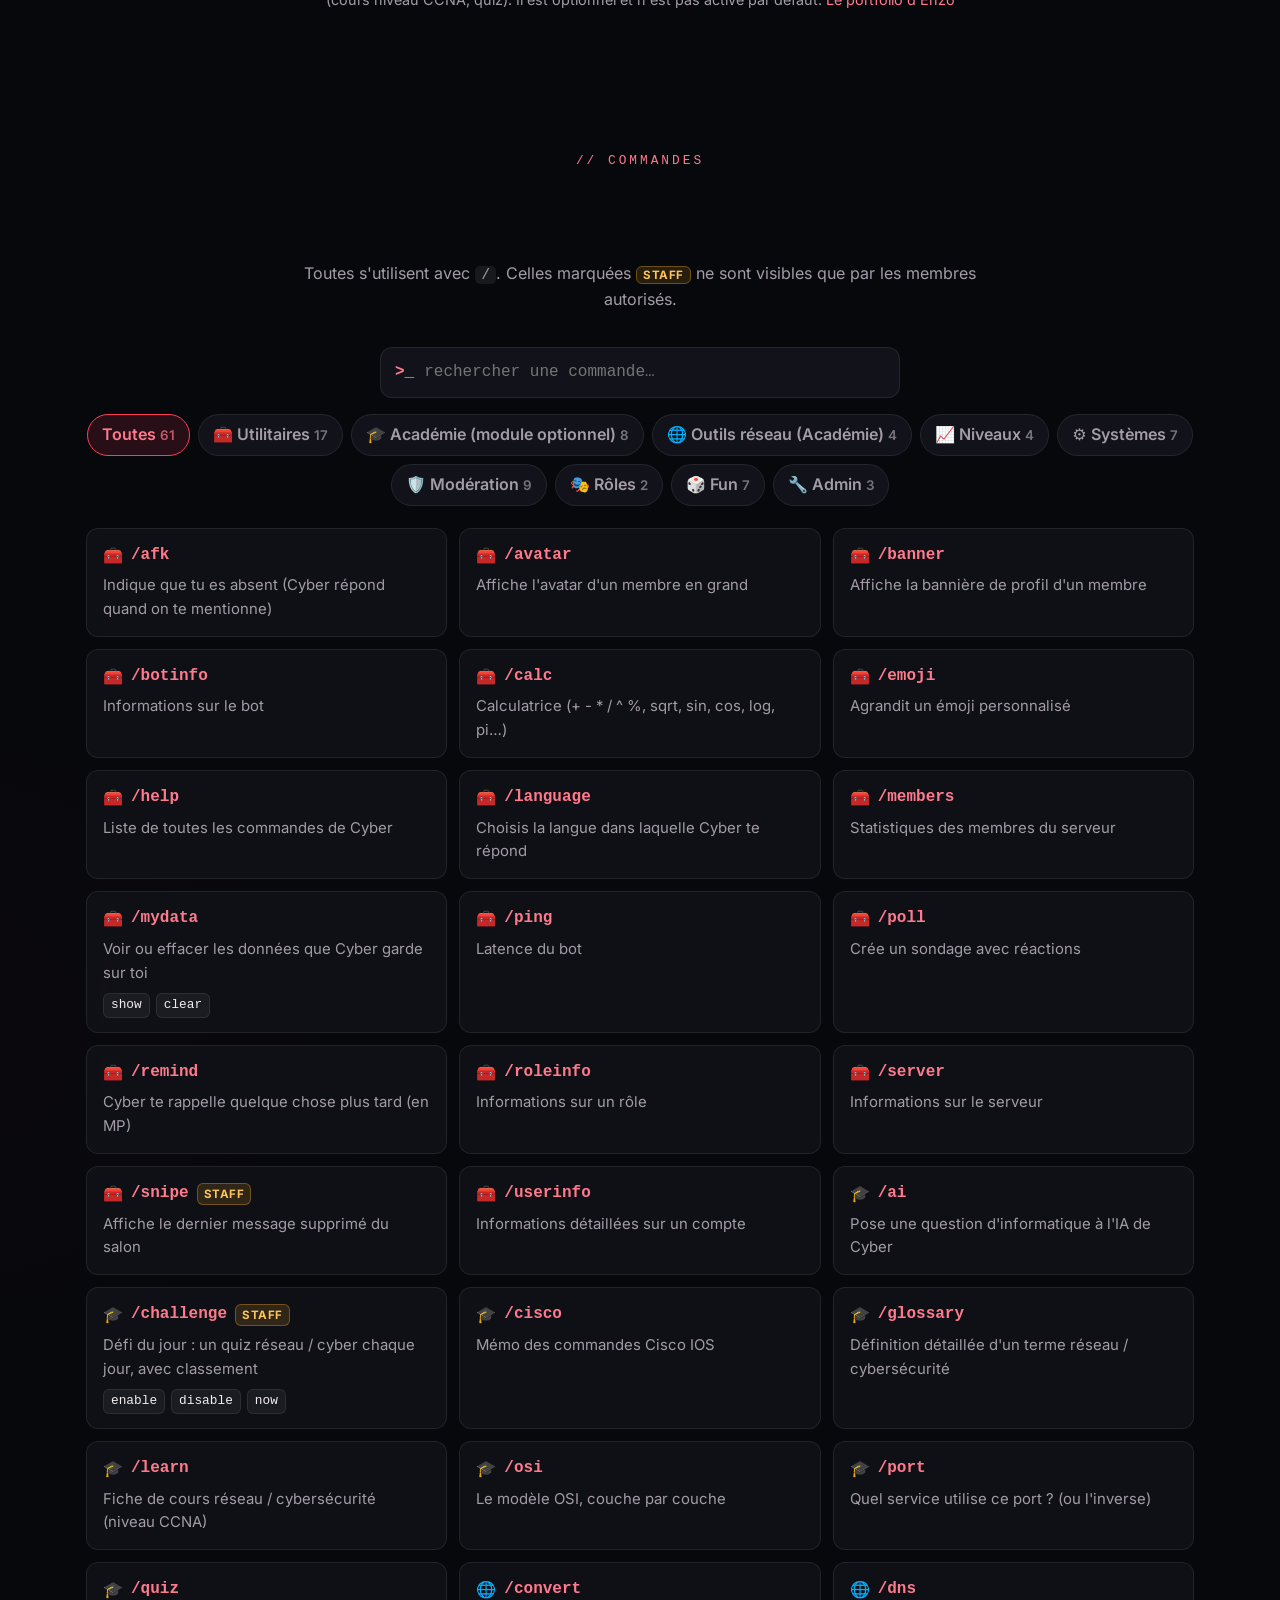
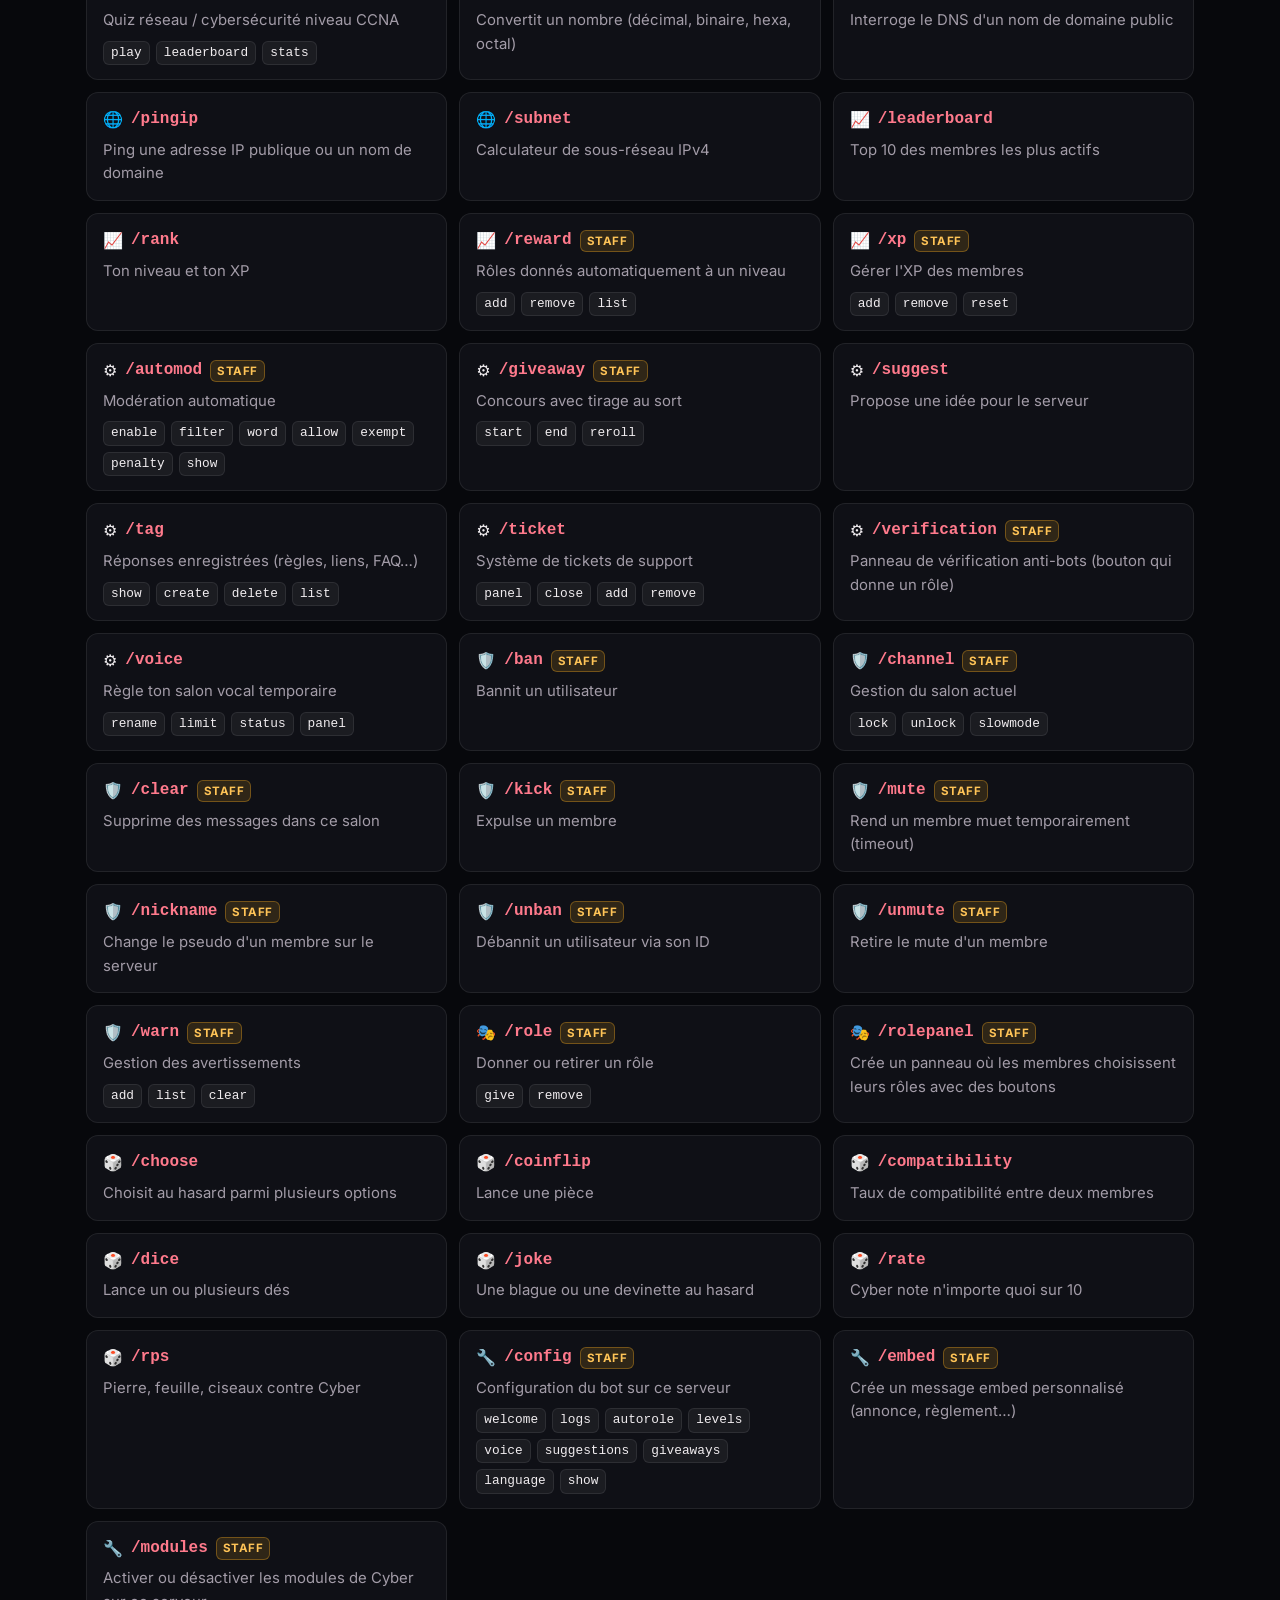
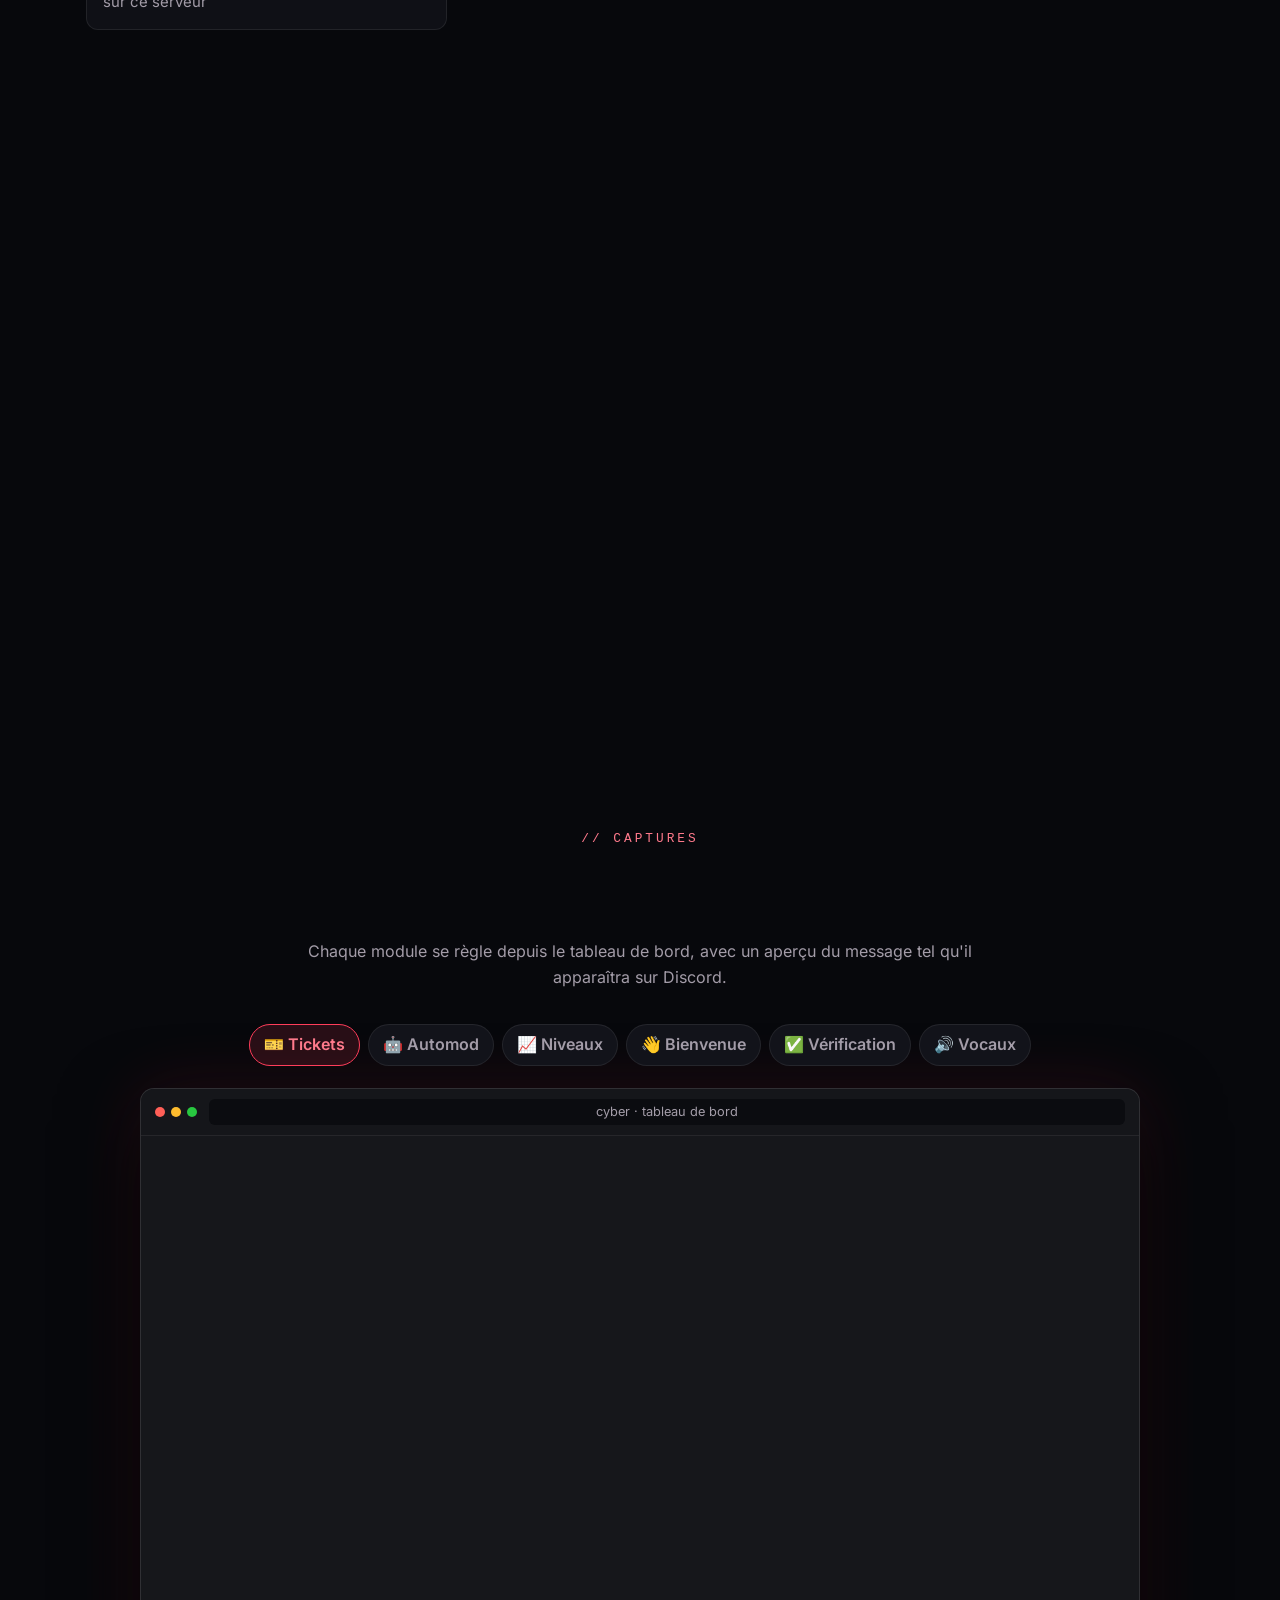
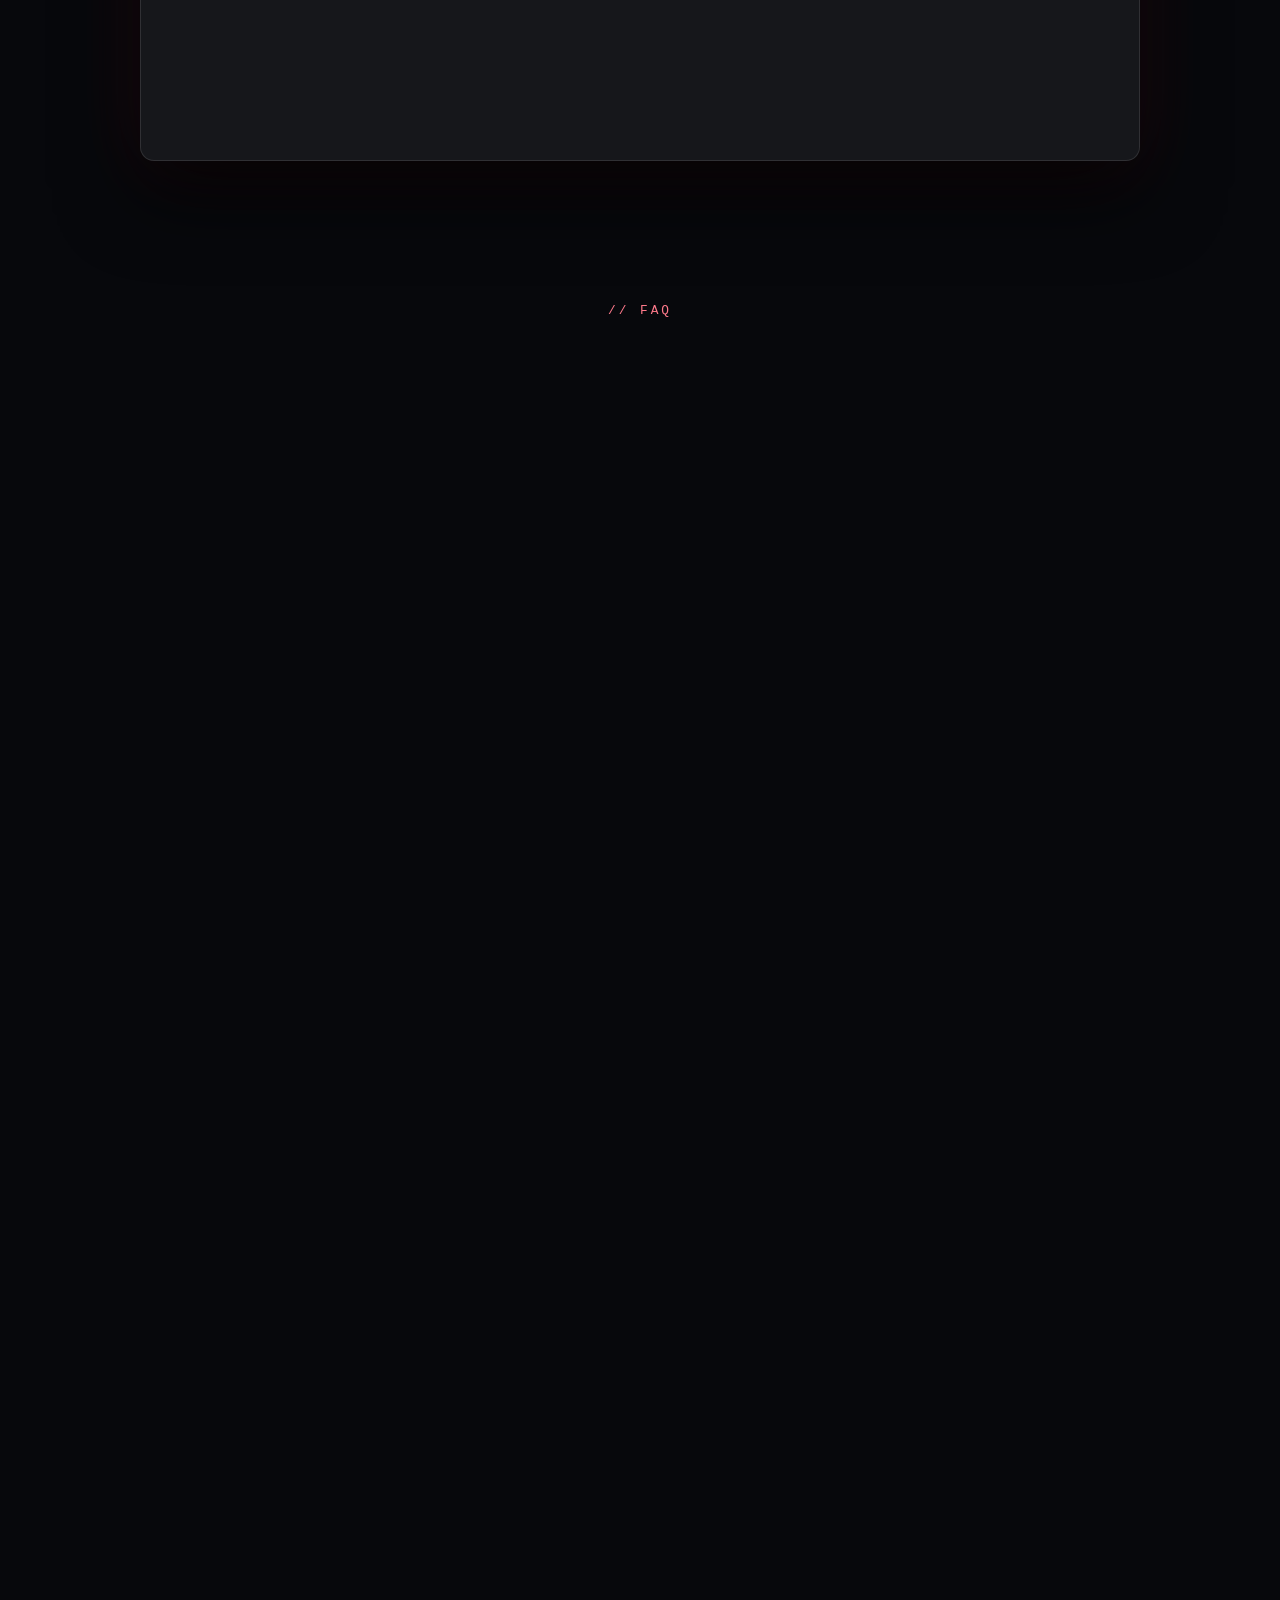
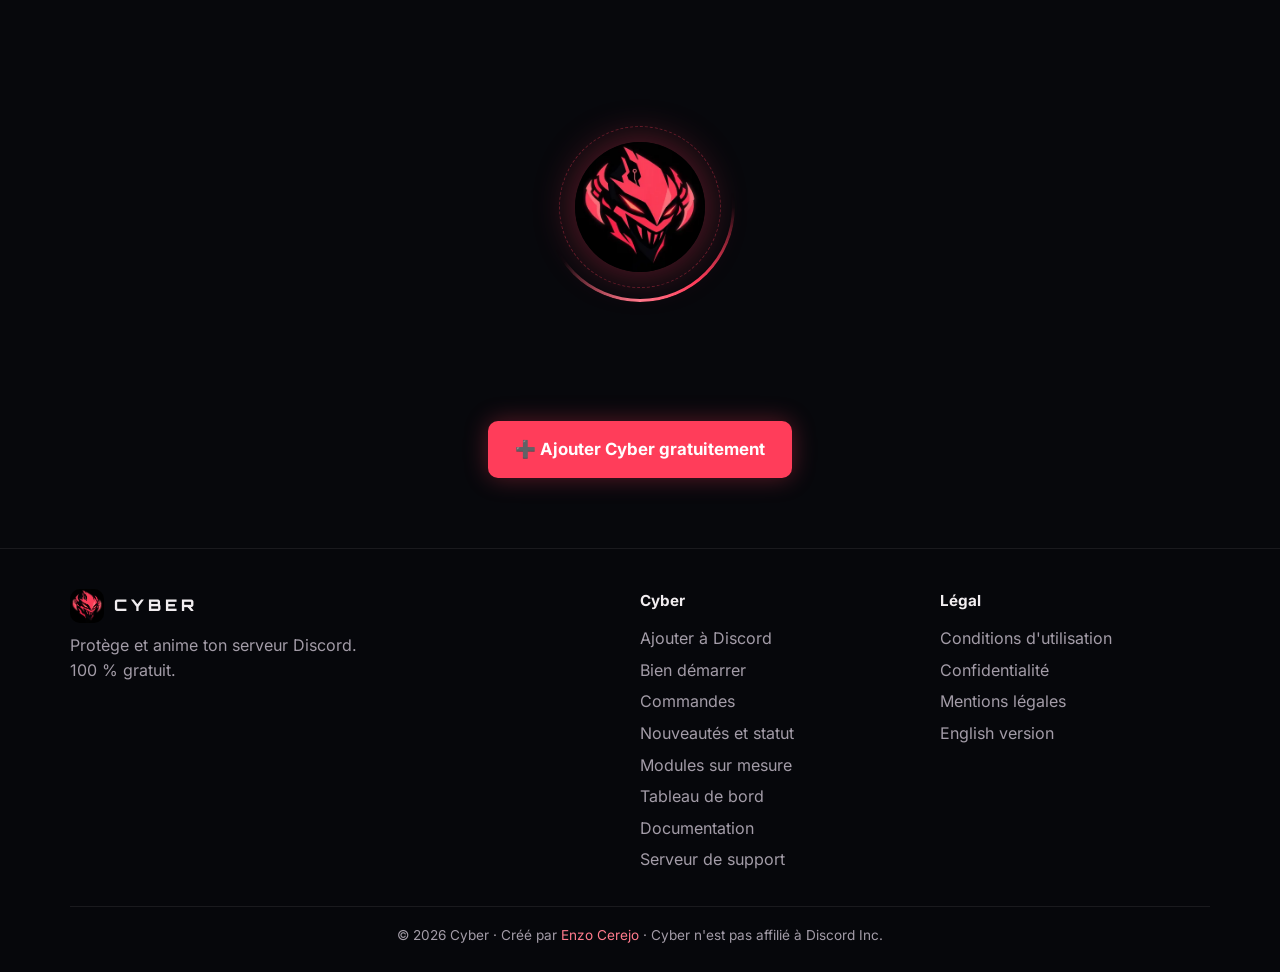
==== commit f566328d: "Site : lien du portfolio vers enzocerejo.fr Le pied de page de toutes les pages et le lien « Le port" ====
--- a/index.html
+++ b/index.html
@@ -232,7 +232,7 @@
           <a class="btn ghost" href="modules">Découvrir →</a>
         </article>
       </div>
-      <p class="module-discret"><span aria-hidden="true">🎓</span> Un exemple déjà disponible : l'<b>Académie</b>, un petit module fait par Enzo, par passion pour l'infra réseau (cours niveau CCNA, quiz). Il est optionnel et n'est pas activé par défaut. <a href="docs/PORTFOLIO">Le portfolio d'Enzo</a></p>
+      <p class="module-discret"><span aria-hidden="true">🎓</span> Un exemple déjà disponible : l'<b>Académie</b>, un petit module fait par Enzo, par passion pour l'infra réseau (cours niveau CCNA, quiz). Il est optionnel et n'est pas activé par défaut. <a href="https://enzocerejo.fr" target="_blank" rel="noopener">Le portfolio d'Enzo</a></p>
     </section>
 
     <!-- Commandes -->
@@ -362,7 +362,7 @@
         <a href="en" hreflang="en" lang="en">English version</a>
       </div>
     </div>
-    <p class="foot-bottom">© <span data-annee>2026</span> Cyber · Créé par <a href="https://enzocerejo.github.io" target="_blank" rel="noopener">Enzo Cerejo</a> · Cyber n'est pas affilié à Discord Inc.</p>
+    <p class="foot-bottom">© <span data-annee>2026</span> Cyber · Créé par <a href="https://enzocerejo.fr" target="_blank" rel="noopener">Enzo Cerejo</a> · Cyber n'est pas affilié à Discord Inc.</p>
   </footer>
 
   <script src="config.js?v=a596832e"></script>
